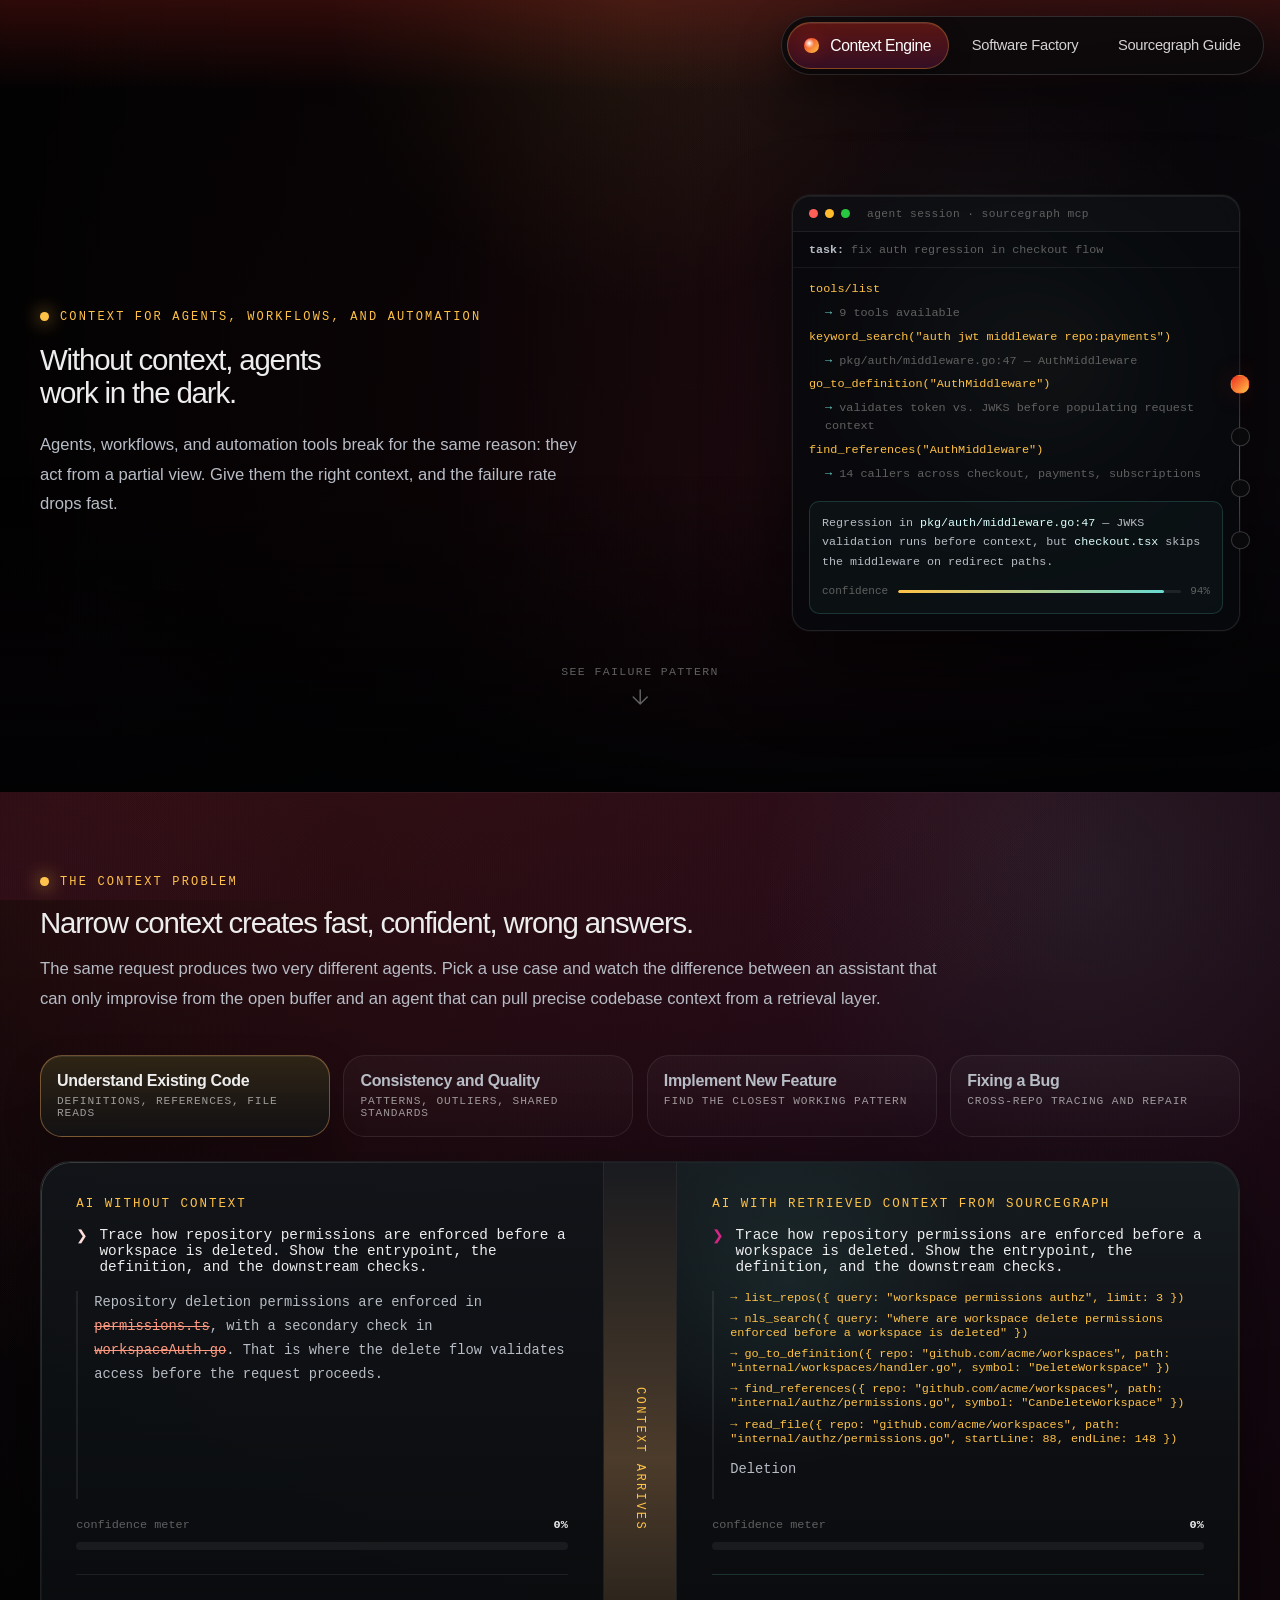
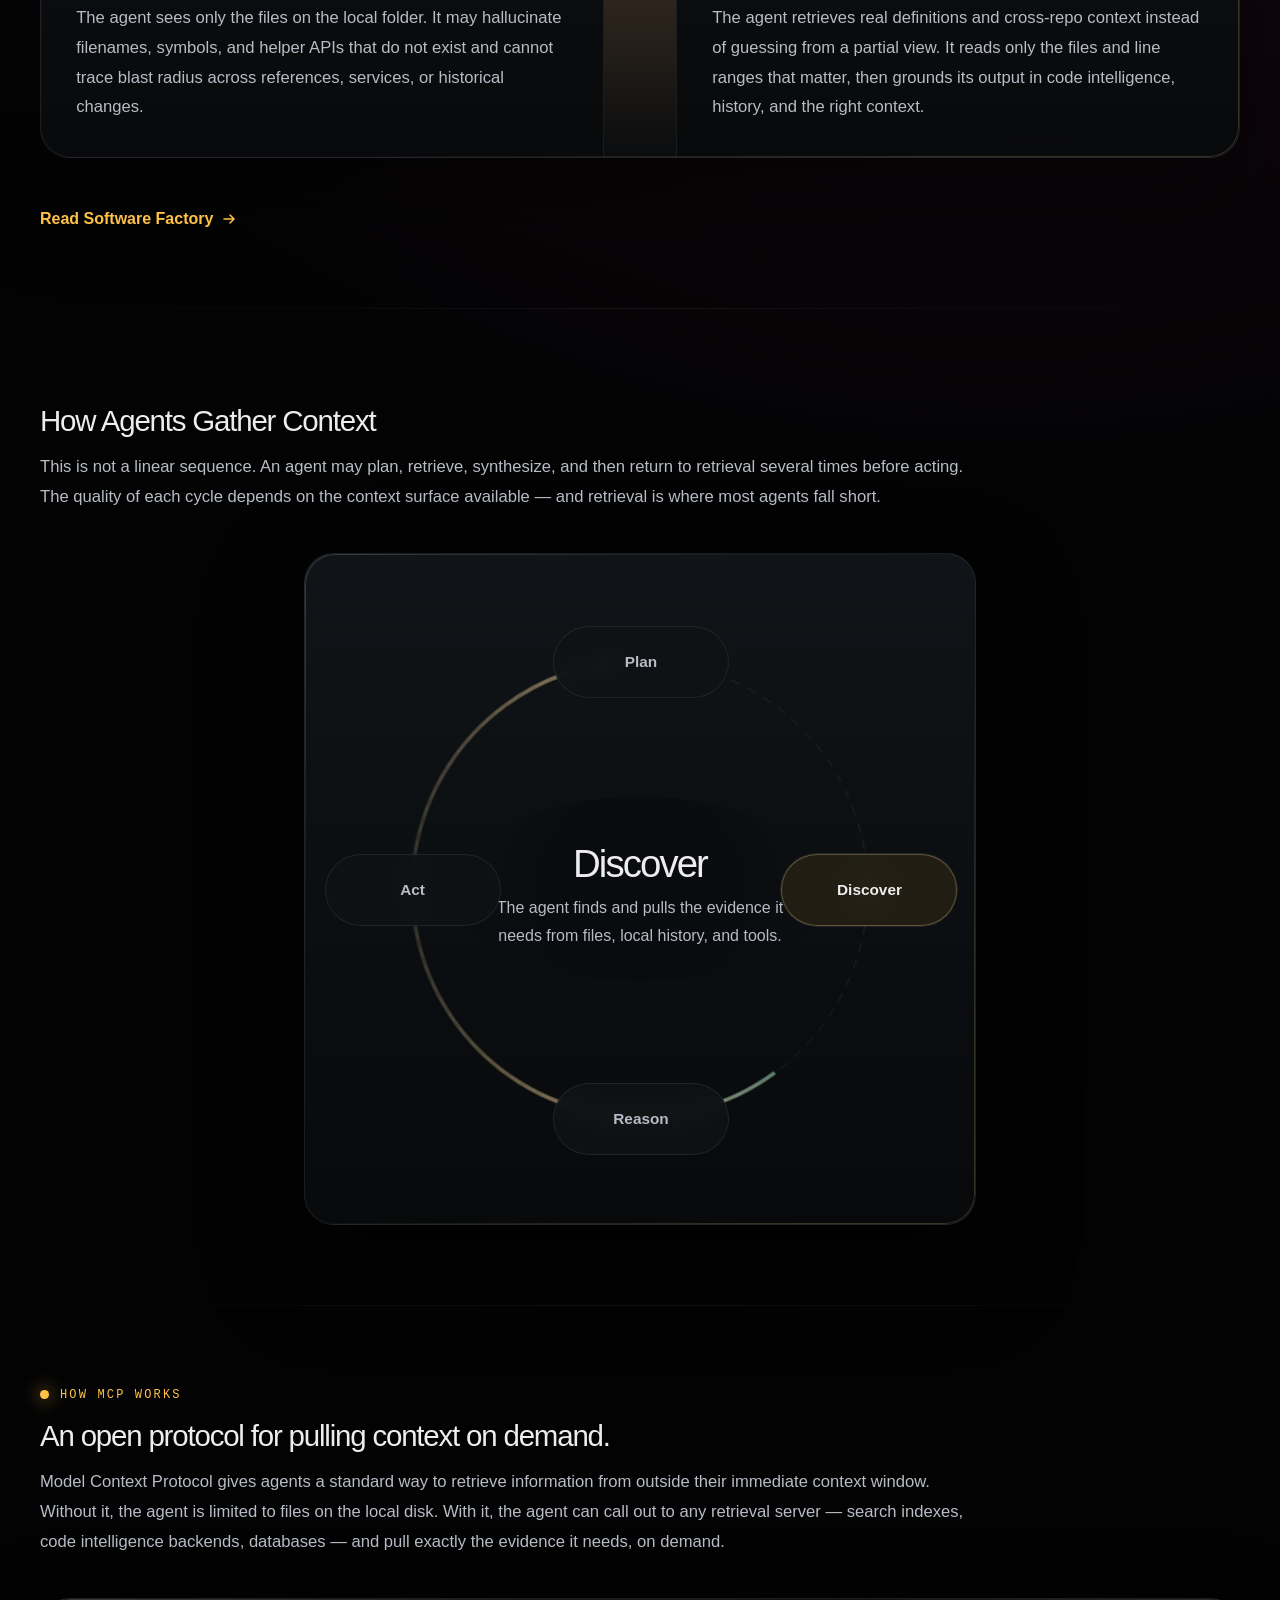
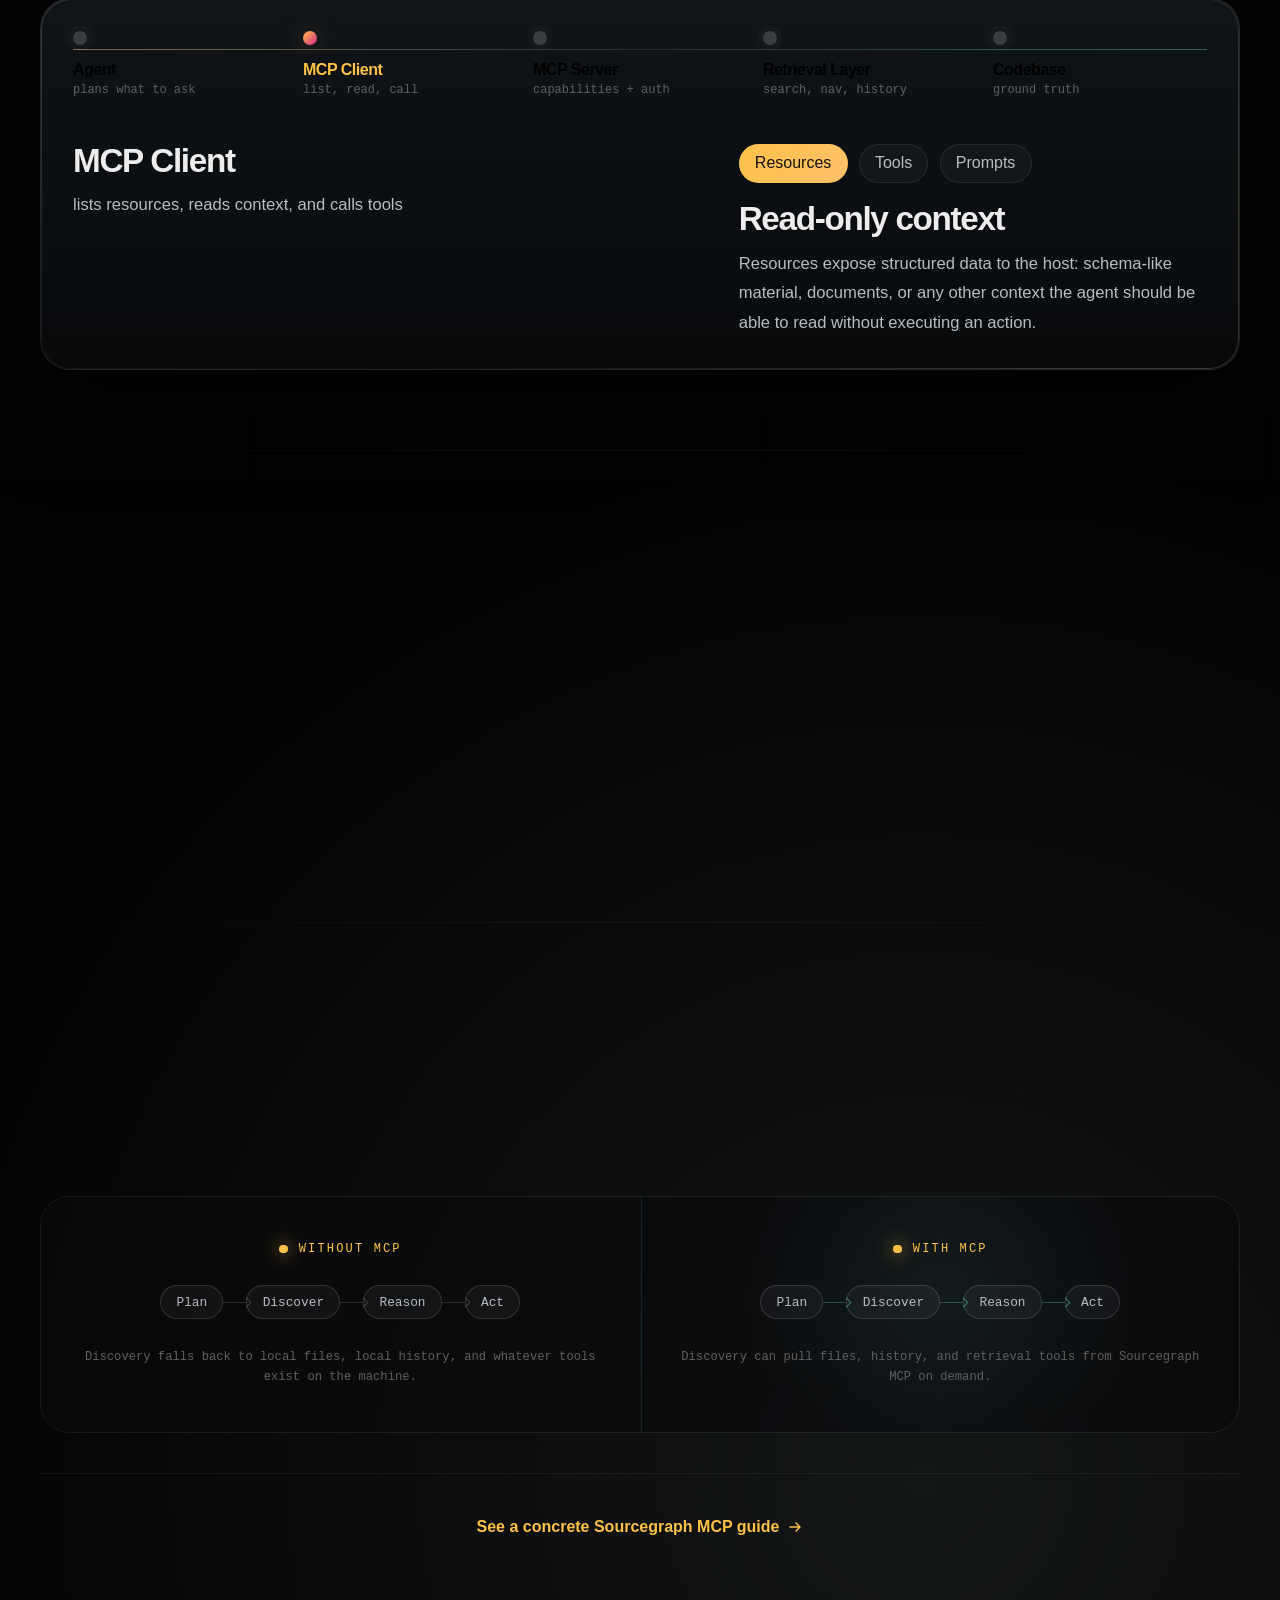
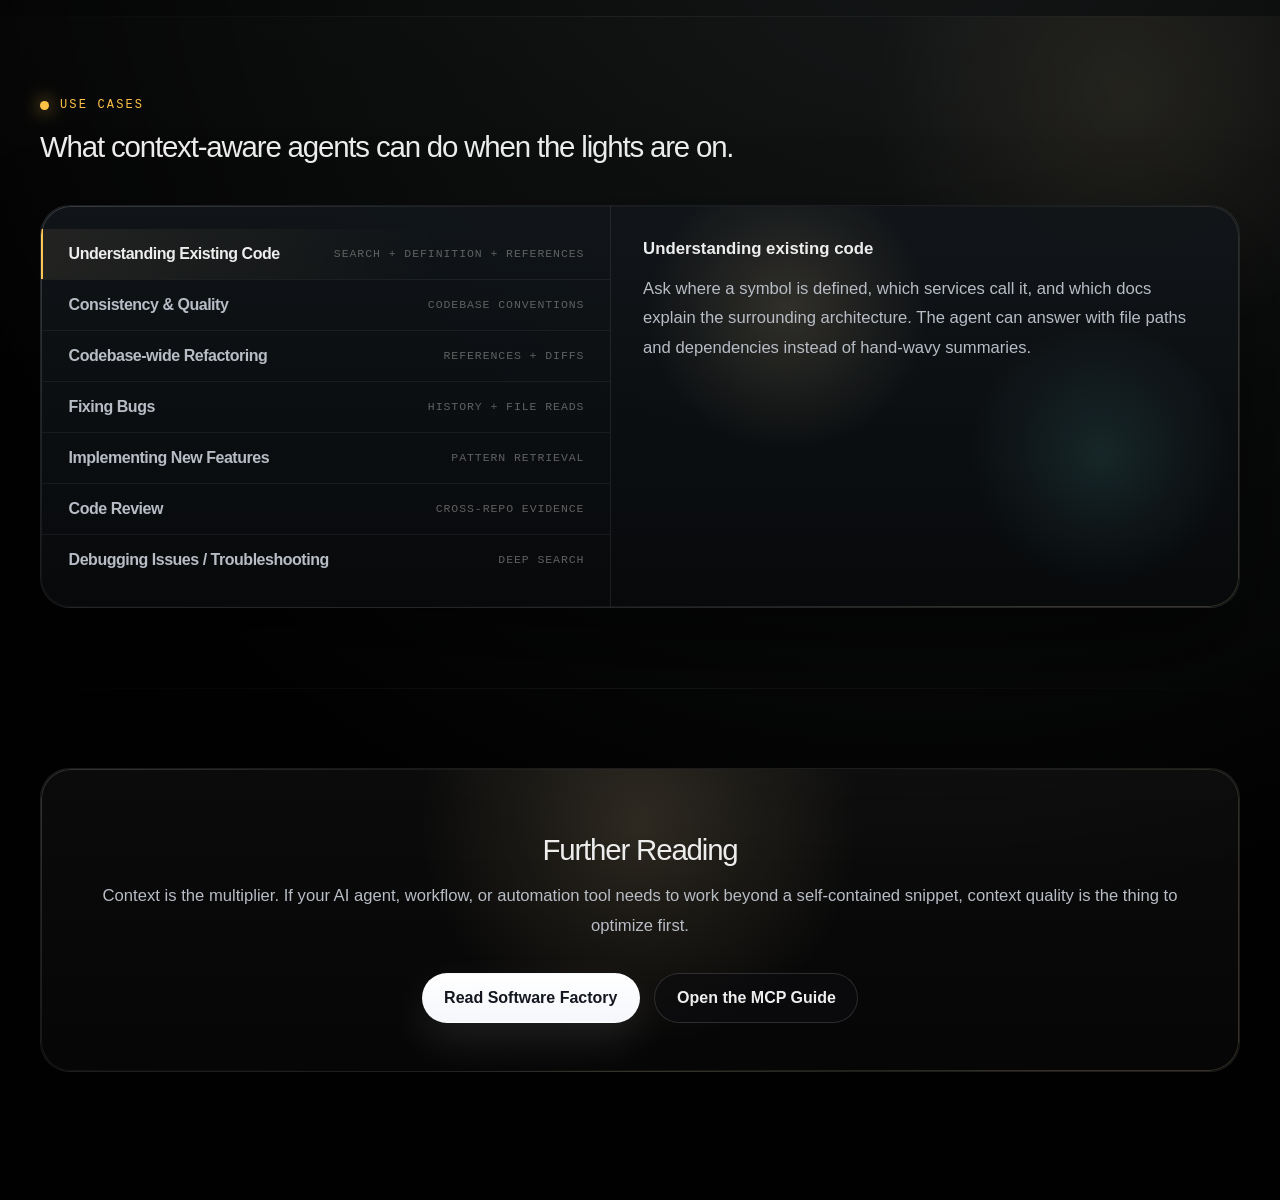
==== index.html @ c2d3d908 "Push to Github" ====
<!DOCTYPE html>
<html lang="en">
<head>
  <meta charset="UTF-8">
  <meta name="viewport" content="width=device-width, initial-scale=1.0">
  <title>Context for AI Agents | Why Retrieval Prevents Failure</title>
  <meta name="description" content="A microsite about getting the right context into agents, workflows, and automation tools so they stop failing, with Sourcegraph MCP as one concrete implementation.">
  <link rel="icon" href="data:image/svg+xml,%3Csvg xmlns='http://www.w3.org/2000/svg' viewBox='0 0 64 64'%3E%3Cdefs%3E%3ClinearGradient id='g' x1='0%25' y1='0%25' x2='100%25' y2='100%25'%3E%3Cstop offset='0%25' stop-color='%23ffe0a3'/%3E%3Cstop offset='100%25' stop-color='%2369d9d0'/%3E%3C/linearGradient%3E%3C/defs%3E%3Crect width='64' height='64' rx='18' fill='%23040506'/%3E%3Ccircle cx='32' cy='32' r='16' fill='url(%23g)'/%3E%3Ccircle cx='27' cy='26' r='5' fill='white' fill-opacity='.9'/%3E%3C/svg%3E">
  <link rel="preconnect" href="https://cdn.prod.website-files.com" crossorigin>
  <link rel="stylesheet" href="./assets/site.css">
</head>
<body>
  <div class="page-progress" aria-hidden="true"></div>

  <div class="site-utility">
    <nav class="utility-group" aria-label="Primary">
      <a class="utility-link utility-link-brand" href="#top" aria-current="page">
        <span class="brand-mark" aria-hidden="true"></span>
        <span class="brand-text">Context Engine</span>
      </a>
      <a class="utility-link" href="./context-problem.html">Software Factory</a>
      <a class="utility-link" href="./mcp-guide.html">Sourcegraph Guide</a>
    </nav>
  </div>

  <aside class="chapter-rail" aria-label="Page chapters">
    <span class="chapter-kicker">Chapters</span>
    <a class="chapter-link is-active" href="#context-problem" data-chapter-target="context-problem" aria-current="location">
      <span class="chapter-dot" aria-hidden="true"></span>
      <span class="chapter-copy">
        <span class="chapter-index">01</span>
        <span class="chapter-title">Context Problem</span>
      </span>
    </a>
    <a class="chapter-link" href="#context-loop" data-chapter-target="context-loop">
      <span class="chapter-dot" aria-hidden="true"></span>
      <span class="chapter-copy">
        <span class="chapter-index">02</span>
        <span class="chapter-title">Context Loop</span>
      </span>
    </a>
    <a class="chapter-link" href="#how-mcp-works" data-chapter-target="how-mcp-works">
      <span class="chapter-dot" aria-hidden="true"></span>
      <span class="chapter-copy">
        <span class="chapter-index">03</span>
        <span class="chapter-title">How MCP Works</span>
      </span>
    </a>
    <a class="chapter-link" href="#use-cases" data-chapter-target="use-cases">
      <span class="chapter-dot" aria-hidden="true"></span>
      <span class="chapter-copy">
        <span class="chapter-index">04</span>
        <span class="chapter-title">Use Cases</span>
      </span>
    </a>
  </aside>

  <div id="pageIntro" aria-hidden="true"></div>

  <main id="top">
    <section class="hero" aria-labelledby="heroTitle">
      <div class="hero-stage" id="heroScene" aria-hidden="true">
        <div class="scene-backdrop"></div>
        <div class="scan-halo"></div>
      </div>

      <div class="container hero-layout">
        <div class="hero-copy reveal">
          <span class="eyebrow">Context for Agents, Workflows, and Automation</span>
          <p class="hero-statement" id="heroTitle">
            <span data-typewriter="Without context, agents work in the dark."></span>
          </p>
          <p class="hero-support">
            Agents, workflows, and automation tools break for the same reason: they act from a partial view. Give them the right context, and the failure rate drops fast.
          </p>
        </div>

        <div class="hero-demo" aria-hidden="true">
          <div class="demo-chrome">
            <span class="demo-dot demo-dot-r"></span>
            <span class="demo-dot demo-dot-y"></span>
            <span class="demo-dot demo-dot-g"></span>
            <span class="demo-chrome-label">agent session · sourcegraph mcp</span>
          </div>
          <div class="demo-task">
            <strong>task:</strong> fix auth regression in checkout flow
          </div>
          <div class="demo-stream">
            <div class="demo-step is-call">tools/list</div>
            <div class="demo-step is-result">9 tools available</div>
            <div class="demo-step is-call">keyword_search("auth jwt middleware repo:payments")</div>
            <div class="demo-step is-result">pkg/auth/middleware.go:47 — AuthMiddleware</div>
            <div class="demo-step is-call">go_to_definition("AuthMiddleware")</div>
            <div class="demo-step is-result">validates token vs. JWKS before populating request context</div>
            <div class="demo-step is-call">find_references("AuthMiddleware")</div>
            <div class="demo-step is-result">14 callers across checkout, payments, subscriptions</div>
          </div>
          <div class="demo-answer-block">
            Regression in <code>pkg/auth/middleware.go:47</code> — JWKS validation runs before context, but <code>checkout.tsx</code> skips the middleware on redirect paths.
            <div class="demo-confidence">
              <span>confidence</span>
              <div class="demo-confidence-bar">
                <div class="demo-confidence-fill"></div>
              </div>
              <span>94%</span>
            </div>
          </div>
        </div>

        <div class="hero-scroll-action">
          <a class="scroll-cue" id="heroCta" href="#context-problem">
            <span class="scroll-cue-text">See failure pattern</span>
            <span class="scroll-cue-icon" aria-hidden="true">
              <svg width="22" height="22" viewBox="0 0 22 22" fill="none">
                <path d="M11 4v14M4 11l7 7 7-7" stroke="currentColor" stroke-width="1.5" stroke-linecap="round" stroke-linejoin="round"/>
              </svg>
            </span>
          </a>
        </div>
      </div>
    </section>

    <section class="section problem-section" id="context-problem">
      <div class="container">
        <div class="section-heading reveal">
          <span class="eyebrow">The Context Problem</span>
          <h2 class="section-title section-title-small statement-title">Narrow context creates fast, confident, wrong answers.</h2>
          <p class="section-copy">
            The same request produces two very different agents. Pick a use case and watch the difference between an assistant that can only improvise from the open buffer and an agent that can pull precise codebase context from a retrieval layer.
          </p>
        </div>

        <div class="question-bar reveal">
          <button class="question-pill is-active" type="button" data-question-index="0">
            <span class="question-pill-title">Understand Existing Code</span>
            <span class="question-pill-meta">definitions, references, file reads</span>
          </button>
          <button class="question-pill" type="button" data-question-index="1">
            <span class="question-pill-title">Consistency and Quality</span>
            <span class="question-pill-meta">patterns, outliers, shared standards</span>
          </button>
          <button class="question-pill" type="button" data-question-index="2">
            <span class="question-pill-title">Implement New Feature</span>
            <span class="question-pill-meta">find the closest working pattern</span>
          </button>
          <button class="question-pill" type="button" data-question-index="3">
            <span class="question-pill-title">Fixing a Bug</span>
            <span class="question-pill-meta">cross-repo tracing and repair</span>
          </button>
        </div>

        <div class="contrast-stage reveal" id="problemDemo">
          <article class="contrast-column">
            <p class="contrast-label">AI without context</p>

            <div class="console-view">
              <div class="console-query">
                <span class="prompt">❯</span>
                <span id="withoutQuery">Trace how repository permissions are enforced before a workspace is deleted. Show the entrypoint, the definition, and the downstream checks.</span>
              </div>
              <div class="console-response">
                <p id="withoutResponse"></p>
              </div>
              <div class="confidence">
                <div class="confidence-meta">
                  <span>confidence meter</span>
                  <strong id="withoutConfidence">0%</strong>
                </div>
                <div class="confidence-bar">
                  <div class="confidence-fill blind" id="withoutConfidenceFill"></div>
                </div>
              </div>
            </div>

            <p class="contrast-copy">
              The agent sees only the files on the local folder. It may hallucinate filenames, symbols, and helper APIs that do not exist and cannot trace blast radius across references, services, or historical changes.
            </p>
          </article>

          <div class="contrast-divider" aria-hidden="true">
            <span>Context arrives</span>
          </div>

          <article class="contrast-column contrast-column-lit">
            <p class="contrast-label">AI with retrieved context from Sourcegraph</p>

            <div class="console-view console-view-lit">
              <div class="console-query">
                <span class="prompt prompt-good">❯</span>
                <span id="withQuery">Trace how repository permissions are enforced before a workspace is deleted. Show the entrypoint, the definition, and the downstream checks.</span>
              </div>
              <div class="console-response">
                <div class="log-stream" id="contextLogs"></div>
                <p id="withResponse"></p>
              </div>
              <div class="confidence">
                <div class="confidence-meta">
                  <span>confidence meter</span>
                  <strong id="withConfidence">0%</strong>
                </div>
                <div class="confidence-bar">
                  <div class="confidence-fill lit" id="withConfidenceFill"></div>
                </div>
              </div>
            </div>

            <p class="contrast-copy">
              The agent retrieves real definitions and cross-repo context instead of guessing from a partial view. It reads only the files and line ranges that matter, then grounds its output in code intelligence, history, and the right context.
            </p>
          </article>
        </div>

        <div class="problem-footer reveal">
          <a class="text-link" href="./context-problem.html">
            Read Software Factory
            <svg width="16" height="16" viewBox="0 0 16 16" fill="none" aria-hidden="true">
              <path d="M3 8H13M9 4L13 8L9 12" stroke="currentColor" stroke-width="1.5" stroke-linecap="round" stroke-linejoin="round"></path>
            </svg>
          </a>
        </div>
      </div>
    </section>

    <div class="section-anchor" id="inside-outside-loop" aria-hidden="true"></div>

    <section class="section loop-section" id="context-loop">
      <div class="container">
        <div class="section-heading reveal">
          <h2 class="section-title section-title-small statement-title">How Agents Gather Context</h2>
          <p class="section-copy">
            This is not a linear sequence. An agent may plan, retrieve, synthesize, and then return to retrieval several times before acting. The quality of each cycle depends on the context surface available — and retrieval is where most agents fall short.
          </p>
        </div>

        <div class="loop-layout">
          <article class="loop-shell reveal" id="loopShell">
            <canvas class="loop-canvas" id="loopCanvas" aria-hidden="true"></canvas>

            <div class="loop-core">
              <p class="loop-stage-title" id="loopStageTitle">Plan</p>
              <p class="loop-stage-description" id="loopStageDescription">The agent interprets the task and identifies what context is missing.</p>
            </div>

            <button class="loop-point active" type="button" data-angle="-90" data-title="Plan" data-description="The agent interprets the task and identifies what context is missing before it starts editing or answering.">
              <strong>Plan</strong>
            </button>
            <button class="loop-point" type="button" data-angle="0" data-title="Discover" data-description="The agent finds and pulls the evidence it needs from files, local history, and tools.">
              <strong>Discover</strong>
            </button>
            <button class="loop-point" type="button" data-angle="90" data-title="Reason" data-description="The agent synthesizes that context, decides what to do, and checks for constraints or risks.">
              <strong>Reason</strong>
            </button>
            <button class="loop-point" type="button" data-angle="180" data-title="Act" data-description="The agent produces the output: an answer, code change, workflow step, or automation action grounded in the context it found.">
              <strong>Act</strong>
            </button>
          </article>

        </div>
      </div>
    </section>

    <section class="section protocol-section" id="how-mcp-works">
      <div class="container">
        <div class="section-heading reveal">
          <span class="eyebrow">How MCP Works</span>
          <h2 class="section-title statement-title">An open protocol for pulling context on demand.</h2>
          <p class="section-copy">
            Model Context Protocol gives agents a standard way to retrieve information from outside their immediate context window. Without it, the agent is limited to files on the local disk. With it, the agent can call out to any retrieval server — search indexes, code intelligence backends, databases — and pull exactly the evidence it needs, on demand.
          </p>
        </div>

        <div class="protocol-stage reveal" data-tab-group>
          <div class="protocol-rail" id="protocolRail" aria-label="Agent to codebase flow">
            <button class="protocol-node is-active" type="button" data-node-index="0">
              <span class="protocol-node-title">Agent</span>
              <span class="protocol-node-copy">plans what to ask</span>
            </button>
            <button class="protocol-node" type="button" data-node-index="1">
              <span class="protocol-node-title">MCP Client</span>
              <span class="protocol-node-copy">list, read, call</span>
            </button>
            <button class="protocol-node" type="button" data-node-index="2">
              <span class="protocol-node-title">MCP Server</span>
              <span class="protocol-node-copy">capabilities + auth</span>
            </button>
            <button class="protocol-node" type="button" data-node-index="3">
              <span class="protocol-node-title">Retrieval Layer</span>
              <span class="protocol-node-copy">search, nav, history</span>
            </button>
            <button class="protocol-node" type="button" data-node-index="4">
              <span class="protocol-node-title">Codebase</span>
              <span class="protocol-node-copy">ground truth</span>
            </button>
          </div>

          <div class="protocol-active">
            <h3 id="protocolTitle">Agent</h3>
            <p id="protocolText">plans what to ask</p>
          </div>

          <div class="protocol-facets">
            <div class="config-tab-row">
              <button class="config-tab is-active" type="button" data-tab-target="resources">Resources</button>
              <button class="config-tab" type="button" data-tab-target="tools">Tools</button>
              <button class="config-tab" type="button" data-tab-target="prompts">Prompts</button>
            </div>

            <div class="facet-panels">
              <div class="facet-panel is-active" data-tab-panel="resources">
                <h3>Read-only context</h3>
                <p>Resources expose structured data to the host: schema-like material, documents, or any other context the agent should be able to read without executing an action.</p>
              </div>
              <div class="facet-panel" data-tab-panel="tools">
                <h3>Executable actions</h3>
                <p>Tools are the workhorses. The agent lists them, then executes focused actions like repo discovery, code search, file reads, symbol navigation, revision comparison, contributor lookup, or Deep Search.</p>
              </div>
              <div class="facet-panel" data-tab-panel="prompts">
                <h3>Reusable templates</h3>
                <p>Prompts package guidance and examples so hosts can reuse proven workflows. They help structure the interaction without overloading every request with boilerplate.</p>
              </div>
            </div>
          </div>

        </div>
      </div>
    </section>

    <section class="section sourcegraph-mcp-section" id="sourcegraph-mcp-works">
      <div class="container">
        <div class="section-heading reveal">
          <span class="eyebrow">Sourcegraph MCP</span>
          <h2 class="section-title statement-title">How does Sourcegraph MCP work?</h2>
        </div>

        <ol class="sgmcp-steps reveal">
          <li class="sgmcp-step">
            <span class="sgmcp-num">01</span>
            <strong>Connect</strong>
            <p>Your editor connects to Sourcegraph over MCP and negotiates capabilities.</p>
          </li>
          <li class="sgmcp-step">
            <span class="sgmcp-num">02</span>
            <strong>Discover</strong>
            <p>The agent lists available tools — search, file reads, definitions, history — before starting.</p>
          </li>
          <li class="sgmcp-step">
            <span class="sgmcp-num">03</span>
            <strong>Retrieve</strong>
            <p>It calls only the tools it needs: symbol navigation, references, diffs, Deep Search.</p>
          </li>
          <li class="sgmcp-step">
            <span class="sgmcp-num">04</span>
            <strong>Focus</strong>
            <p>Only retrieved evidence enters the reasoning window. No noise, no guesswork.</p>
          </li>
        </ol>
      </div>
    </section>

    <section class="section loop-mcp-section" id="loop-with-mcp">
      <div class="container">
        <div class="section-heading reveal">
          <h2 class="section-title statement-title">The agentic loop with Sourcegraph MCP</h2>
          <p class="section-copy">
            The 4-step loop stays the same: Plan, Discover, Reason, Act. What changes with MCP is the quality of discovery. Without it, the agent falls back to local files, local history, and local grep. With it, discovery can pull grounded evidence from a retrieval server on demand.
          </p>
        </div>

        <div class="loop-compare reveal">
          <div class="loop-compare-col">
            <span class="eyebrow">Without MCP</span>
            <div class="loop-flow">
              <div class="loop-flow-node">Plan</div>
              <div class="loop-flow-connector" aria-hidden="true"></div>
              <div class="loop-flow-node">Discover</div>
              <div class="loop-flow-connector" aria-hidden="true"></div>
              <div class="loop-flow-node">Reason</div>
              <div class="loop-flow-connector" aria-hidden="true"></div>
              <div class="loop-flow-node">Act</div>
            </div>
            <p class="loop-compare-note">Discovery falls back to local files, local history, and whatever tools exist on the machine.</p>
          </div>

          <div class="loop-compare-col loop-compare-col-lit">
            <span class="eyebrow">With MCP</span>
            <div class="loop-flow">
              <div class="loop-flow-node">Plan</div>
              <div class="loop-flow-connector loop-flow-connector-lit" aria-hidden="true"></div>
              <div class="loop-flow-node">Discover</div>
              <div class="loop-flow-connector loop-flow-connector-lit" aria-hidden="true"></div>
              <div class="loop-flow-node">Reason</div>
              <div class="loop-flow-connector loop-flow-connector-lit" aria-hidden="true"></div>
              <div class="loop-flow-node">Act</div>
            </div>
            <p class="loop-compare-note">Discovery can pull files, history, and retrieval tools from Sourcegraph MCP on demand.</p>
          </div>
        </div>

        <div class="loop-mcp-cta reveal">
          <a class="text-link" href="./mcp-guide.html">
            See a concrete Sourcegraph MCP guide
            <svg width="16" height="16" viewBox="0 0 16 16" fill="none" aria-hidden="true">
              <path d="M3 8H13M9 4L13 8L9 12" stroke="currentColor" stroke-width="1.5" stroke-linecap="round" stroke-linejoin="round"></path>
            </svg>
          </a>
        </div>
      </div>
    </section>

    <section class="section use-cases-section" id="use-cases">
      <div class="container">
        <div class="section-heading reveal">
          <span class="eyebrow">Use Cases</span>
          <h2 class="section-title statement-title">What context-aware agents can do when the lights are on.</h2>
        </div>


        <div class="use-case-stage reveal">
          <div class="use-case-list">
            <button class="use-case-trigger is-active" type="button" data-spotlight-key="existing">
              <span class="use-case-name">Understanding Existing Code</span>
              <span class="use-case-note">search + definition + references</span>
            </button>
            <button class="use-case-trigger" type="button" data-spotlight-key="quality">
              <span class="use-case-name">Consistency &amp; Quality</span>
              <span class="use-case-note">codebase conventions</span>
            </button>
            <button class="use-case-trigger" type="button" data-spotlight-key="refactor">
              <span class="use-case-name">Codebase-wide Refactoring</span>
              <span class="use-case-note">references + diffs</span>
            </button>
            <button class="use-case-trigger" type="button" data-spotlight-key="bug">
              <span class="use-case-name">Fixing Bugs</span>
              <span class="use-case-note">history + file reads</span>
            </button>
            <button class="use-case-trigger" type="button" data-spotlight-key="feature">
              <span class="use-case-name">Implementing New Features</span>
              <span class="use-case-note">pattern retrieval</span>
            </button>
            <button class="use-case-trigger" type="button" data-spotlight-key="review">
              <span class="use-case-name">Code Review</span>
              <span class="use-case-note">cross-repo evidence</span>
            </button>
            <button class="use-case-trigger" type="button" data-spotlight-key="debug">
              <span class="use-case-name">Debugging Issues / Troubleshooting</span>
              <span class="use-case-note">deep search</span>
            </button>
          </div>

          <article class="use-case-spotlight">
            <strong data-spotlight-title>Understanding existing code</strong>
            <p data-spotlight-text>
              Ask where a symbol is defined, which services call it, and which docs explain the surrounding architecture. The agent can answer with file paths and dependencies instead of hand-wavy summaries.
            </p>
          </article>
        </div>
      </div>
    </section>

    <section class="section footer-cta">
      <div class="container">
        <div class="cta-inner reveal">
          <h2 class="section-title statement-title">Further Reading</h2>
          <p class="section-copy">
            Context is the multiplier. If your AI agent, workflow, or automation tool needs to work beyond a self-contained snippet, context quality is the thing to optimize first.
          </p>
          <div class="actions actions-center">
            <a class="btn" href="./context-problem.html">Read Software Factory</a>
            <a class="ghost-btn" href="./mcp-guide.html">Open the MCP Guide</a>
          </div>
        </div>
      </div>
    </section>
  </main>

  <script src="./assets/site.js"></script>
</body>
</html>
---- assets/site.css ----
@font-face {
  font-family: "Poly Sans";
  src: url("https://cdn.prod.website-files.com/673f71b4ebbb99190437de75/67a65a1bf1b61ae0a9bf86fb_PolySans-Slim-300.woff2") format("woff2");
  font-weight: 300;
  font-style: normal;
  font-display: swap;
}

@font-face {
  font-family: "Poly Sans";
  src: url("https://cdn.prod.website-files.com/673f71b4ebbb99190437de75/6797d415f3c544b1b38896d6_PolySans-Neutral.woff2") format("woff2");
  font-weight: 400;
  font-style: normal;
  font-display: swap;
}

@font-face {
  font-family: "Poly Sans";
  src: url("https://cdn.prod.website-files.com/673f71b4ebbb99190437de75/6797d3e6f3c544b1b3886ff6_PolySans-Median.woff2") format("woff2");
  font-weight: 500;
  font-style: normal;
  font-display: swap;
}

@font-face {
  font-family: "Poly Sans";
  src: url("https://cdn.prod.website-files.com/673f71b4ebbb99190437de75/67a65a1b9a6c93b3f0e47b62_PolySans-Bulky-700.woff2") format("woff2");
  font-weight: 700;
  font-style: normal;
  font-display: swap;
}

@font-face {
  font-family: "Poly Sans Mono";
  src: url("https://cdn.prod.website-files.com/673f71b4ebbb99190437de75/67a65a9d3aca84231d57380a_PolySans-SlimMono-300.woff2") format("woff2");
  font-weight: 300;
  font-style: normal;
  font-display: swap;
}

@font-face {
  font-family: "Poly Sans Mono";
  src: url("https://cdn.prod.website-files.com/673f71b4ebbb99190437de75/67a65a9e8bd8b0fe39496334_PolySans-NeutralMono-400.woff2") format("woff2");
  font-weight: 400;
  font-style: normal;
  font-display: swap;
}

:root {
  --bg: #050506;
  --bg-deep: #020202;
  --surface: rgba(12, 12, 14, 0.74);
  --surface-strong: rgba(9, 9, 11, 0.9);
  --surface-soft: rgba(255, 255, 255, 0.035);
  --line: rgba(255, 255, 255, 0.08);
  --line-strong: #343434;
  --text: #ededed;
  --text-dim: #b7bcc5;
  --text-soft: #606060;
  --amber: #ed2e20;
  --gold: #ffc247;
  --teal: #d62687;
  --ice: #dcfefe;
  --blind: #ffdfdc;
  --shadow: 0 40px 90px rgba(0, 0, 0, 0.5);
  --radius: 30px;
  --radius-sm: 18px;
  --container: min(1200px, calc(100vw - 2.6rem));
  --display: "Poly Sans", Arial, sans-serif;
  --body: "Poly Sans", Arial, sans-serif;
  --mono: "Poly Sans Mono", "Roboto Mono", ui-monospace, monospace;
  --utility-offset: 88px;
}

*,
*::before,
*::after {
  box-sizing: border-box;
}

html {
  scroll-behavior: smooth;
}

body {
  margin: 0;
  font-family: var(--body);
  color: var(--text);
  background:
    radial-gradient(circle at 16% 6%, rgba(237, 46, 32, 0.2), transparent 18%),
    radial-gradient(circle at 78% 14%, rgba(214, 38, 135, 0.14), transparent 24%),
    radial-gradient(circle at 72% 78%, rgba(220, 254, 254, 0.08), transparent 22%),
    linear-gradient(180deg, #070707 0%, #030304 34%, #020202 100%);
  min-height: 100vh;
  overflow-x: hidden;
}

body::before {
  content: "";
  position: fixed;
  inset: 0;
  pointer-events: none;
  background-image:
    linear-gradient(rgba(255, 255, 255, 0.03) 1px, transparent 1px),
    linear-gradient(90deg, rgba(255, 255, 255, 0.03) 1px, transparent 1px);
  background-size: 96px 96px;
  mask-image: radial-gradient(circle at center, black 36%, transparent 82%);
  opacity: 0.28;
}

body::after {
  content: "";
  position: fixed;
  inset: 0;
  pointer-events: none;
  background:
    linear-gradient(180deg, rgba(237, 46, 32, 0.18) 0%, transparent 10%),
    radial-gradient(circle at 50% 0%, rgba(255, 194, 71, 0.08), transparent 28%),
    radial-gradient(circle at 0% 100%, rgba(214, 38, 135, 0.08), transparent 22%);
  mix-blend-mode: screen;
}

a {
  color: inherit;
  text-decoration: none;
}

button,
input,
select,
textarea {
  font: inherit;
}

img,
svg,
canvas {
  display: block;
  max-width: 100%;
}

code,
pre {
  font-family: var(--mono);
}

::selection {
  background: rgba(255, 182, 105, 0.25);
  color: white;
}

::-webkit-scrollbar {
  width: 10px;
}

::-webkit-scrollbar-track {
  background: #020304;
}

::-webkit-scrollbar-thumb {
  background: linear-gradient(180deg, rgba(255, 182, 105, 0.9), rgba(105, 217, 208, 0.7));
  border-radius: 999px;
  border: 2px solid #020304;
}

.page-progress {
  position: fixed;
  top: 0;
  left: 0;
  width: 0;
  height: 3px;
  z-index: 200;
  background: linear-gradient(90deg, var(--amber), var(--gold), var(--ice));
  box-shadow: 0 0 30px rgba(255, 182, 105, 0.45);
}

.container {
  width: var(--container);
  margin: 0 auto;
}

.section-anchor {
  position: relative;
  top: calc(var(--utility-offset) * -1);
  display: block;
  height: 0;
}

section[id] {
  scroll-margin-top: var(--utility-offset);
}

.section {
  position: relative;
  padding: 5rem 0;
}

.section::before {
  content: "";
  position: absolute;
  inset: 0 0 auto;
  height: 1px;
  background: linear-gradient(90deg, transparent, rgba(255, 255, 255, 0.12), transparent);
  opacity: 0.45;
}

.section-compact {
  padding: 4.5rem 0;
}

.eyebrow {
  display: inline-flex;
  align-items: center;
  gap: 0.7rem;
  color: var(--gold);
  font-family: var(--mono);
  font-size: 0.75rem;
  letter-spacing: 0.18em;
  text-transform: uppercase;
}

.eyebrow::before {
  content: "";
  width: 0.55rem;
  height: 0.55rem;
  border-radius: 50%;
  background: currentColor;
  box-shadow: 0 0 18px currentColor;
}

.section-heading {
  max-width: 58rem;
  margin-bottom: 2.6rem;
}

.section-heading.centered {
  margin-left: auto;
  margin-right: auto;
  text-align: center;
}

.section-heading-inline {
  margin-bottom: 1.8rem;
}

.section-title {
  margin: 1rem 0 0.9rem;
  font-family: var(--display);
  font-size: clamp(2.2rem, 5vw, 4.5rem);
  line-height: 0.98;
  letter-spacing: -0.05em;
}

.section-title-small {
  font-size: clamp(1.8rem, 3.4vw, 2.75rem);
}

.statement-title {
  font-family: var(--display);
  font-size: clamp(1.35rem, 2.3vw, 2rem);
  font-weight: 500;
  line-height: 1.15;
  letter-spacing: -0.04em;
}

.section-copy,
.hero-support,
.contrast-copy,
.protocol-active p,
.facet-panel p,
.loop-note p,
.workbench-panel p,
.use-case-spotlight p,
.cta-inner p {
  margin: 0;
  color: var(--text-dim);
  line-height: 1.78;
  font-size: 1.04rem;
}

.section-copy + .section-copy {
  margin-top: 1rem;
}

.actions {
  display: flex;
  flex-wrap: wrap;
  gap: 0.9rem;
  margin-top: 2rem;
}

.actions-center {
  justify-content: center;
}

.btn,
.ghost-btn,
.nav-cta,
.question-pill,
.config-tab,
.copy-button,
.use-case-trigger,
.protocol-node,
.text-link {
  transition:
    transform 180ms ease,
    border-color 180ms ease,
    background-color 180ms ease,
    color 180ms ease,
    box-shadow 180ms ease,
    opacity 180ms ease;
}

.btn,
.ghost-btn,
.nav-cta {
  display: inline-flex;
  align-items: center;
  justify-content: center;
  gap: 0.7rem;
  padding: 0.95rem 1.35rem;
  border-radius: 999px;
  border: 1px solid transparent;
  font-weight: 700;
}

.btn {
  color: #14171f;
  background: linear-gradient(180deg, #ffffff 0%, #f5f7fb 100%);
  box-shadow: 0 18px 44px rgba(255, 255, 255, 0.1);
}

.ghost-btn,
.nav-cta {
  color: var(--text);
  border-color: rgba(255, 255, 255, 0.14);
  background: rgba(14, 14, 16, 0.64);
  backdrop-filter: blur(14px);
}

.btn:hover,
.ghost-btn:hover,
.nav-cta:hover,
.question-pill:hover,
.config-tab:hover,
.copy-button:hover,
.use-case-trigger:hover,
.protocol-node:hover,
.text-link:hover {
  transform: translateY(-2px);
}

.ghost-btn:hover,
.nav-cta:hover {
  border-color: rgba(255, 255, 255, 0.24);
  background: rgba(18, 18, 21, 0.82);
}

.text-link {
  display: inline-flex;
  align-items: center;
  gap: 0.5rem;
  margin-top: 1.25rem;
  color: var(--gold);
  font-weight: 700;
}

.text-link svg {
  transition: transform 180ms ease;
}

.text-link:hover svg {
  transform: translateX(4px);
}

.site-shell {
  position: relative;
  min-height: 100vh;
}

.site-nav {
  position: sticky;
  top: 0;
  z-index: 140;
  border-bottom: 1px solid rgba(255, 255, 255, 0.08);
  background:
    linear-gradient(180deg, rgba(8, 8, 10, 0.92), rgba(6, 6, 8, 0.82)),
    radial-gradient(circle at 18% 0%, rgba(237, 46, 32, 0.16), transparent 30%);
  backdrop-filter: blur(20px);
}

.site-nav-inner {
  width: var(--container);
  min-height: 5.3rem;
  margin: 0 auto;
  display: flex;
  align-items: center;
  justify-content: space-between;
  gap: 1rem;
}

.brand {
  display: inline-flex;
  align-items: center;
  gap: 0.8rem;
  padding: 0.8rem 1rem;
  border-radius: 999px;
  border: 1px solid rgba(255, 255, 255, 0.1);
  background: rgba(12, 12, 14, 0.62);
  font-family: var(--display);
  font-size: 0.98rem;
  font-weight: 600;
  letter-spacing: -0.03em;
}

.nav-links,
.nav-actions {
  display: flex;
  align-items: center;
  gap: 0.75rem;
}

.nav-links a {
  display: inline-flex;
  align-items: center;
  min-height: 2.8rem;
  padding: 0.7rem 0.95rem;
  border-radius: 999px;
  color: var(--text-dim);
  font-size: 0.94rem;
  transition:
    transform 180ms ease,
    color 180ms ease,
    background-color 180ms ease;
}

.nav-links a:hover,
.nav-links a[aria-current="page"] {
  color: var(--text);
  background: rgba(255, 255, 255, 0.06);
}

.page-hero {
  position: relative;
  padding: 5.5rem 0 3.8rem;
  background:
    radial-gradient(circle at 10% 8%, rgba(237, 46, 32, 0.14), transparent 22%),
    radial-gradient(circle at 88% 14%, rgba(255, 194, 71, 0.08), transparent 24%);
}

.page-hero::before {
  content: "";
  position: absolute;
  inset: 0;
  pointer-events: none;
  background: linear-gradient(180deg, rgba(255, 255, 255, 0.02), rgba(255, 255, 255, 0));
}

.page-hero-grid,
.guide-grid,
.stack-grid {
  display: grid;
  grid-template-columns: minmax(0, 1.1fr) minmax(18rem, 0.9fr);
  gap: 1.6rem;
  align-items: start;
}

.panel,
.guide-panel,
.story-panel,
.stack-card,
.loop-list-item,
.question-card,
.reference-card,
.table-panel,
.terminal-shell {
  position: relative;
  overflow: hidden;
  border: 1px solid rgba(255, 255, 255, 0.08);
  border-radius: var(--radius);
  background:
    linear-gradient(180deg, rgba(18, 22, 26, 0.88), rgba(8, 10, 12, 0.92)),
    rgba(255, 255, 255, 0.02);
  box-shadow: var(--shadow);
}

.panel::before,
.guide-panel::before,
.story-panel::before,
.stack-card::before,
.loop-list-item::before,
.question-card::before,
.reference-card::before,
.table-panel::before,
.terminal-shell::before {
  content: "";
  position: absolute;
  inset: 0;
  border-radius: inherit;
  padding: 1px;
  background: linear-gradient(140deg, rgba(255, 255, 255, 0.16), rgba(255, 255, 255, 0.04) 28%, transparent 52%, rgba(255, 224, 163, 0.16) 92%);
  -webkit-mask:
    linear-gradient(#fff 0 0) content-box,
    linear-gradient(#fff 0 0);
  -webkit-mask-composite: xor;
  mask-composite: exclude;
  pointer-events: none;
}

.panel,
.guide-panel,
.story-panel,
.stack-card,
.loop-list-item,
.question-card,
.reference-card,
.terminal-shell {
  padding: 1.7rem;
}

.page-side-panel {
  position: sticky;
  top: 6.5rem;
  align-self: start;
}

.page-side-panel,
.cta-panel {
  background:
    radial-gradient(circle at 18% 18%, rgba(255, 224, 163, 0.1), transparent 22%),
    linear-gradient(180deg, rgba(18, 22, 26, 0.9), rgba(8, 10, 12, 0.94));
}

.section-header {
  max-width: 60rem;
  margin-bottom: 2.5rem;
}

.section-header.centered {
  margin-left: auto;
  margin-right: auto;
  text-align: center;
}

.lede {
  margin: 0;
  max-width: 62ch;
  color: var(--text-dim);
  line-height: 1.78;
  font-size: 1.04rem;
}

.section-title.tight {
  max-width: 12ch;
}

.mini-list {
  margin: 1rem 0 0;
  padding: 0;
  list-style: none;
  display: grid;
  gap: 0.9rem;
}

.mini-list li {
  position: relative;
  padding-left: 1rem;
  color: var(--text-dim);
  line-height: 1.65;
}

.mini-list li::before {
  content: "";
  position: absolute;
  top: 0.7rem;
  left: 0;
  width: 0.38rem;
  height: 0.38rem;
  border-radius: 50%;
  background: var(--gold);
  box-shadow: 0 0 16px rgba(255, 194, 71, 0.32);
}

.score-list {
  margin-top: 1.35rem;
  display: grid;
  gap: 0.8rem;
}

.score-row {
  display: grid;
  grid-template-columns: minmax(0, 1fr) minmax(0, 1.2fr) auto;
  gap: 0.8rem;
  align-items: center;
  color: var(--text-dim);
  font-size: 0.94rem;
}

.score-bar {
  height: 0.55rem;
  border-radius: 999px;
  overflow: hidden;
  background: rgba(255, 255, 255, 0.08);
}

.score-bar b {
  display: block;
  height: 100%;
  border-radius: inherit;
  background: linear-gradient(90deg, var(--gold), var(--amber));
}

.guide-panel {
  display: flex;
  flex-direction: column;
  gap: 1rem;
}

.guide-steps {
  display: grid;
  gap: 1rem;
}

.guide-step {
  display: grid;
  grid-template-columns: auto 1fr;
  gap: 0.95rem;
  align-items: start;
}

.stack-number {
  display: inline-grid;
  place-items: center;
  width: 2.1rem;
  height: 2.1rem;
  border-radius: 50%;
  border: 1px solid rgba(255, 255, 255, 0.12);
  background: rgba(255, 255, 255, 0.05);
  color: var(--gold);
  font-family: var(--mono);
  font-size: 0.82rem;
}

.guide-step p,
.story-panel p,
.stack-card p,
.loop-list-item p,
.question-card p,
.reference-card p {
  margin: 0.45rem 0 0;
  color: var(--text-dim);
  line-height: 1.7;
}

.story-grid,
.reference-grid,
.question-grid {
  display: grid;
  grid-template-columns: repeat(3, minmax(0, 1fr));
  gap: 1.2rem;
}

.story-panel h3,
.stack-card h3,
.question-card h3,
.reference-card h3,
.loop-list-item strong {
  margin: 0;
  font-family: var(--display);
  font-size: clamp(1.2rem, 2vw, 1.6rem);
  line-height: 1.05;
  letter-spacing: -0.04em;
}

.stack-grid {
  grid-template-columns: minmax(0, 0.94fr) minmax(0, 1.06fr);
}

.context-stack,
.stack-list {
  display: grid;
  gap: 1rem;
  align-self: start;
}

.stack-card {
  position: relative;
  padding-left: 4.2rem;
}

.stack-card .stack-number {
  position: absolute;
  top: 1.35rem;
  left: 1.35rem;
}

.layer-1 {
  transform: translateX(0);
}

.layer-2 {
  transform: translateX(1rem);
}

.layer-3 {
  transform: translateX(2rem);
}

.loop-list-item {
  background:
    linear-gradient(180deg, rgba(13, 15, 18, 0.92), rgba(9, 10, 12, 0.96)),
    rgba(255, 255, 255, 0.02);
}

.question-grid {
  grid-template-columns: repeat(2, minmax(0, 1fr));
}

.question-card .answer {
  margin-top: 1rem;
  padding-top: 1rem;
  border-top: 1px solid rgba(255, 255, 255, 0.08);
}

.reference-card a {
  color: var(--gold);
  font-weight: 700;
}

.context-hero {
  padding-top: 6.4rem;
  overflow: hidden;
}

.context-hero-layout {
  display: grid;
  grid-template-columns: minmax(0, 1fr) minmax(20rem, 34rem);
  gap: 2rem;
  align-items: center;
}

.context-hero-copy {
  min-width: 0;
  max-width: 42rem;
}

.context-hero-plane {
  position: relative;
  min-height: 32rem;
}

.context-hero-glow {
  position: absolute;
  inset: 14% -10% -6% 12%;
  border-radius: 50%;
  background:
    radial-gradient(circle, rgba(255, 194, 71, 0.18) 0%, rgba(237, 46, 32, 0.16) 26%, rgba(214, 38, 135, 0.1) 48%, transparent 74%);
  filter: blur(18px);
  opacity: 0.95;
  animation: haloPulse 6s ease-in-out infinite;
}

.context-hero-terminal {
  position: relative;
  min-height: 100%;
  display: flex;
  flex-direction: column;
  border: 1px solid rgba(255, 255, 255, 0.08);
  border-radius: calc(var(--radius) + 4px);
  background:
    radial-gradient(circle at top left, rgba(255, 224, 163, 0.08), transparent 22%),
    linear-gradient(180deg, rgba(15, 18, 21, 0.94), rgba(7, 8, 10, 0.98));
  box-shadow: 0 34px 90px rgba(0, 0, 0, 0.48);
  overflow: hidden;
}

.factory-scene {
  display: grid;
  gap: 1rem;
  padding: 1rem 1rem 1.18rem;
}

.factory-scene-copy {
  display: flex;
  align-items: center;
  justify-content: space-between;
  gap: 1rem;
  padding: 0 0.15rem;
}

.factory-floor {
  position: relative;
  display: grid;
  grid-template-columns: repeat(4, minmax(0, 1fr));
  gap: 0.8rem;
  align-items: end;
  min-height: 22rem;
  padding: 1.55rem 1rem 5.85rem;
  border: 1px solid rgba(255, 255, 255, 0.08);
  border-radius: calc(var(--radius-sm) + 8px);
  background:
    linear-gradient(180deg, rgba(255, 255, 255, 0.04), rgba(255, 255, 255, 0.015)),
    radial-gradient(circle at 22% 14%, rgba(255, 194, 71, 0.08), transparent 24%),
    radial-gradient(circle at 70% 18%, rgba(237, 46, 32, 0.12), transparent 28%);
  box-shadow: inset 0 1px 0 rgba(255, 255, 255, 0.05);
  overflow: hidden;
}

.factory-floor::before {
  content: "";
  position: absolute;
  inset: 0;
  background-image:
    linear-gradient(rgba(255, 255, 255, 0.028) 1px, transparent 1px),
    linear-gradient(90deg, rgba(255, 255, 255, 0.028) 1px, transparent 1px);
  background-size: 84px 84px;
  opacity: 0.34;
  mask-image: linear-gradient(180deg, rgba(0, 0, 0, 0.9), transparent 100%);
}

.factory-floor > * {
  position: relative;
  z-index: 1;
}

.factory-scene-copy p,
.factory-station p,
.editorial-point p,
.evaluation-step p,
.failure-item p,
.source-entry p,
.evidence-node p,
.factory-failure-item p {
  margin: 0;
  color: var(--text-dim);
  line-height: 1.68;
}

.factory-scene-copy p {
  max-width: 17rem;
  font-size: 0.9rem;
  text-align: right;
}

.factory-scene-kicker,
.station-step,
.source-kind,
.evaluation-index,
.factory-failure-index {
  color: var(--gold);
  font-family: var(--mono);
  font-size: 0.72rem;
  letter-spacing: 0.14em;
  text-transform: uppercase;
}

.factory-belt,
.factory-failure-rail {
  position: absolute;
  border-radius: 999px;
  overflow: hidden;
}

.factory-belt {
  left: 7%;
  right: 7%;
  top: 66%;
  height: 1rem;
  border: 1px solid rgba(255, 255, 255, 0.08);
  background: linear-gradient(90deg, rgba(255, 255, 255, 0.06), rgba(255, 255, 255, 0.12), rgba(255, 255, 255, 0.05));
  box-shadow:
    inset 0 0 0 1px rgba(255, 255, 255, 0.04),
    0 18px 30px rgba(0, 0, 0, 0.28);
}

.factory-belt::before,
.factory-failure-rail::before {
  content: "";
  position: absolute;
  inset: 0;
  background: repeating-linear-gradient(90deg, rgba(255, 255, 255, 0.12) 0 12px, transparent 12px 28px);
  opacity: 0.34;
  animation: beltRun 1.45s linear infinite;
}

.factory-belt::after {
  content: "";
  position: absolute;
  left: 38%;
  top: -0.55rem;
  width: 18%;
  height: 2.1rem;
  border-radius: 999px;
  background: radial-gradient(circle, rgba(237, 46, 32, 0.42), rgba(237, 46, 32, 0) 72%);
  filter: blur(10px);
  animation: bottleneckGlow 2.2s ease-in-out infinite;
}

.factory-failure-rail {
  left: 41%;
  right: 8%;
  bottom: 2rem;
  height: 0.95rem;
  border: 1px solid rgba(237, 46, 32, 0.28);
  background: linear-gradient(90deg, rgba(237, 46, 32, 0.34), rgba(255, 194, 71, 0.2), rgba(255, 255, 255, 0.04));
  box-shadow: 0 0 34px rgba(237, 46, 32, 0.12);
}

.factory-station {
  position: relative;
  display: grid;
  gap: 0.42rem;
  align-content: start;
  min-height: 7.8rem;
  padding: 1rem 0.85rem 0.95rem;
  border: 1px solid rgba(255, 255, 255, 0.09);
  border-radius: 1.35rem 1.35rem 1rem 1rem;
  background: linear-gradient(180deg, rgba(255, 255, 255, 0.08), rgba(255, 255, 255, 0.015) 26%, rgba(11, 12, 14, 0.88) 100%);
  box-shadow:
    0 18px 28px rgba(0, 0, 0, 0.24),
    inset 0 1px 0 rgba(255, 255, 255, 0.05);
}

.factory-station::before {
  content: "";
  position: absolute;
  top: -1.02rem;
  left: 50%;
  width: 1rem;
  height: 1rem;
  transform: translateX(-50%);
  border: 3px solid rgba(255, 255, 255, 0.12);
  border-bottom: 0;
  border-radius: 0.7rem 0.7rem 0 0;
}

.factory-station strong {
  font-size: 0.98rem;
  line-height: 1.16;
  letter-spacing: -0.01em;
}

.factory-station p {
  max-width: 10rem;
  font-size: 0.82rem;
}

.factory-station-intake {
  min-height: 8.25rem;
}

.factory-station-intake::after {
  content: "";
  position: absolute;
  left: 0.85rem;
  right: 0.85rem;
  bottom: 0.95rem;
  height: 0.55rem;
  border-radius: 999px;
  background: linear-gradient(90deg, rgba(255, 194, 71, 0.12), rgba(255, 194, 71, 0.44), rgba(255, 194, 71, 0.08));
}

.factory-station-context {
  min-height: 11.2rem;
  background: linear-gradient(180deg, rgba(237, 46, 32, 0.2), rgba(64, 18, 16, 0.68) 30%, rgba(11, 12, 14, 0.94) 100%);
  border-color: rgba(255, 194, 71, 0.28);
  box-shadow:
    0 24px 42px rgba(0, 0, 0, 0.34),
    inset 0 0 0 1px rgba(255, 194, 71, 0.08),
    0 0 0 1px rgba(255, 194, 71, 0.04);
  animation: contextStutter 4.6s ease-in-out infinite;
}

.factory-station-context::after {
  content: "missing";
  position: absolute;
  top: 0.8rem;
  right: 0.8rem;
  padding: 0.18rem 0.4rem;
  border-radius: 999px;
  background: rgba(255, 194, 71, 0.12);
  color: var(--gold);
  font-family: var(--mono);
  font-size: 0.58rem;
  letter-spacing: 0.14em;
  text-transform: uppercase;
}

.factory-station-context strong {
  padding-right: 3.5rem;
  color: #fff3dc;
}

.factory-station-context p {
  color: rgba(255, 236, 225, 0.78);
}

.factory-alarm {
  position: absolute;
  top: 0.95rem;
  left: 0.85rem;
  width: 0.72rem;
  height: 0.72rem;
  border-radius: 50%;
  background: var(--amber);
  box-shadow: 0 0 0 0 rgba(237, 46, 32, 0.55);
  animation: alarmPulse 1.1s ease-out infinite;
}

.factory-smoke {
  position: absolute;
  inset: -2rem 0 auto;
  height: 5rem;
  pointer-events: none;
}

.factory-smoke-plume {
  position: absolute;
  bottom: 0;
  left: 48%;
  width: 2.2rem;
  height: 2.2rem;
  border-radius: 50%;
  background: radial-gradient(circle, rgba(255, 194, 71, 0.18), rgba(255, 194, 71, 0) 72%);
  filter: blur(7px);
  opacity: 0;
  animation: smokeRise 3.1s ease-out infinite;
}

.plume-b {
  left: 56%;
  width: 1.8rem;
  height: 1.8rem;
  animation-delay: 1.02s;
}

.plume-c {
  left: 52%;
  width: 2.5rem;
  height: 2.5rem;
  animation-delay: 2.04s;
}

.factory-station-agent {
  min-height: 9rem;
}

.factory-station-agent::after {
  content: "</>";
  position: absolute;
  right: 0.8rem;
  bottom: 0.72rem;
  color: rgba(255, 255, 255, 0.1);
  font-family: var(--mono);
  font-size: 1.25rem;
  letter-spacing: -0.08em;
}

.factory-station-output {
  min-height: 7.6rem;
}

.factory-station-output::after {
  content: "!";
  position: absolute;
  right: 0.9rem;
  bottom: 0.72rem;
  display: grid;
  place-items: center;
  width: 1.3rem;
  height: 1.3rem;
  border-radius: 50%;
  background: rgba(237, 46, 32, 0.18);
  color: #ffe5e2;
  font-family: var(--mono);
  font-size: 0.8rem;
  box-shadow: 0 0 28px rgba(237, 46, 32, 0.16);
  animation: outputAlert 1.7s steps(2, end) infinite;
}

.factory-batch {
  position: absolute;
  top: 63.8%;
  left: 6%;
  z-index: 2;
  padding: 0.3rem 0.5rem;
  border: 1px solid rgba(22, 14, 8, 0.28);
  border-radius: 999px;
  background-color: rgba(255, 194, 71, 0.96);
  color: #2a1609;
  font-family: var(--mono);
  font-size: 0.58rem;
  letter-spacing: 0.04em;
  white-space: nowrap;
  box-shadow: 0 10px 24px rgba(255, 194, 71, 0.18);
  animation: factoryBatch 7.4s linear infinite;
}

.batch-b {
  animation-delay: -2.45s;
}

.batch-c {
  animation-delay: -4.9s;
}

.factory-failure-strip {
  display: grid;
  grid-template-columns: repeat(3, minmax(0, 1fr));
  gap: 0.85rem;
}

.factory-failure-item {
  position: relative;
  display: grid;
  gap: 0.35rem;
  padding-top: 0.95rem;
}

.factory-failure-item::before {
  content: "";
  position: absolute;
  top: 0;
  left: 0;
  right: 0;
  height: 1px;
  background: linear-gradient(90deg, rgba(237, 46, 32, 0.95), rgba(255, 194, 71, 0.25), transparent 88%);
}

.factory-failure-item strong {
  font-size: 0.95rem;
  line-height: 1.2;
}

.factory-failure-item p {
  max-width: 13rem;
  font-size: 0.82rem;
}

.editorial-split,
.evidence-layout {
  display: grid;
  grid-template-columns: minmax(0, 1fr) minmax(18rem, 0.92fr);
  gap: 2rem;
  align-items: start;
}

.editorial-copy,
.evidence-copy {
  min-width: 0;
  display: grid;
  gap: 1.1rem;
}

.editorial-copy .lede,
.evidence-copy .lede {
  max-width: none;
}

.editorial-rail,
.evidence-flow {
  display: grid;
  gap: 1rem;
}

.editorial-point,
.evaluation-step,
.failure-item,
.source-entry,
.evidence-node {
  position: relative;
}

.editorial-point {
  display: grid;
  grid-template-columns: auto 1fr;
  gap: 1rem;
  align-items: start;
  padding: 1.2rem 0;
  border-top: 1px solid rgba(255, 255, 255, 0.08);
}

.editorial-point:first-child,
.failure-item:nth-child(-n + 2),
.source-entry:first-child {
  border-top: 0;
  padding-top: 0;
}

.editorial-point h3,
.evaluation-step h3,
.failure-item h3,
.source-entry h3 {
  margin: 0 0 0.45rem;
  font-family: var(--display);
  font-size: clamp(1.2rem, 2vw, 1.65rem);
  line-height: 1.04;
  letter-spacing: -0.04em;
}

.evaluation-track {
  position: relative;
  display: grid;
  gap: 1.15rem;
  max-width: 70rem;
  margin: 0 auto;
}

.evaluation-track::before {
  content: "";
  position: absolute;
  top: 0.7rem;
  bottom: 0.7rem;
  left: 0.45rem;
  width: 1px;
  background: linear-gradient(180deg, rgba(255, 194, 71, 0.42), rgba(255, 255, 255, 0.08));
}

.evaluation-step {
  display: grid;
  grid-template-columns: auto 1fr;
  gap: 1.2rem;
  padding-left: 2.2rem;
}

.evaluation-step::before {
  content: "";
  position: absolute;
  top: 0.32rem;
  left: 0;
  width: 0.95rem;
  height: 0.95rem;
  border-radius: 50%;
  background: linear-gradient(135deg, var(--amber), var(--gold));
  box-shadow: 0 0 22px rgba(255, 194, 71, 0.18);
}

.failure-grid,
.source-list {
  display: grid;
  grid-template-columns: repeat(2, minmax(0, 1fr));
  gap: 0 2rem;
}

.failure-item,
.source-entry {
  padding: 1.25rem 0;
  border-top: 1px solid rgba(255, 255, 255, 0.08);
}

.source-entry {
  display: grid;
  gap: 0.5rem;
}

.evidence-flow {
  position: relative;
  padding-left: 1.4rem;
}

.evidence-flow::before {
  content: "";
  position: absolute;
  top: 0.6rem;
  bottom: 0.6rem;
  left: 0;
  width: 1px;
  background: linear-gradient(180deg, rgba(255, 255, 255, 0.08), rgba(255, 194, 71, 0.38), rgba(255, 255, 255, 0.08));
}

.evidence-node {
  padding-left: 1.2rem;
}

.evidence-node::before {
  content: "";
  position: absolute;
  top: 0.2rem;
  left: -0.28rem;
  width: 0.62rem;
  height: 0.62rem;
  border-radius: 50%;
  border: 1px solid rgba(255, 255, 255, 0.18);
  background: rgba(255, 255, 255, 0.08);
}

.config-topbar,
.terminal-shell .editor-topbar {
  display: flex;
  align-items: flex-start;
  justify-content: space-between;
  gap: 1rem;
}

.config-panel,
.walkthrough-panel {
  padding: 1.7rem;
}

.table-panel {
  padding: 1rem;
}

.table-scroll {
  overflow-x: auto;
}

.tool-table {
  width: 100%;
  min-width: 56rem;
  border-collapse: collapse;
}

.tool-table th,
.tool-table td {
  padding: 1rem 1.05rem;
  text-align: left;
  vertical-align: top;
  border-bottom: 1px solid rgba(255, 255, 255, 0.08);
}

.tool-table thead th {
  color: var(--gold);
  font-family: var(--mono);
  font-size: 0.72rem;
  letter-spacing: 0.12em;
  text-transform: uppercase;
}

.tool-table tbody tr:last-child td {
  border-bottom: 0;
}

.tool-table td code {
  color: var(--ice);
  font-size: 0.82rem;
  white-space: nowrap;
}

.terminal-shell {
  background:
    radial-gradient(circle at 12% 12%, rgba(255, 224, 163, 0.08), transparent 18%),
    linear-gradient(180deg, rgba(18, 22, 26, 0.92), rgba(8, 10, 12, 0.96));
}

.code-frame + .code-frame {
  margin-top: 1rem;
}

.code-block code {
  display: block;
  min-width: fit-content;
}

.site-utility {
  position: fixed;
  top: 1rem;
  left: max(1rem, env(safe-area-inset-left));
  right: max(1rem, env(safe-area-inset-right));
  z-index: 130;
  display: flex;
  align-items: flex-start;
  justify-content: flex-end;
  gap: 1rem;
  pointer-events: none;
}

.utility-group,
.utility-link,
.chapter-link {
  pointer-events: auto;
}

.utility-group {
  display: inline-flex;
  align-items: center;
  gap: 0.35rem;
  padding: 0.34rem;
  border-radius: 999px;
  border: 1px solid rgba(255, 255, 255, 0.14);
  background: rgba(12, 10, 12, 0.88);
  backdrop-filter: blur(18px);
  box-shadow: 0 18px 44px rgba(0, 0, 0, 0.34);
}

.brand-mark {
  width: 0.9rem;
  height: 0.9rem;
  border-radius: 50%;
  background:
    radial-gradient(circle at 35% 35%, white 0%, rgba(255, 255, 255, 0) 36%),
    linear-gradient(135deg, var(--amber), var(--gold));
  box-shadow: 0 0 18px rgba(237, 46, 32, 0.32);
}

.brand-text {
  font-family: var(--display);
  font-size: 0.98rem;
  font-weight: 500;
  letter-spacing: -0.03em;
}

.utility-link {
  display: inline-flex;
  align-items: center;
  justify-content: center;
  gap: 0.72rem;
  min-width: 0;
  min-height: 2.9rem;
  padding: 0.78rem 1rem;
  border-radius: 999px;
  border: 1px solid transparent;
  color: rgba(255, 255, 255, 0.82);
  background: transparent;
  font-size: 0.92rem;
  font-weight: 500;
  letter-spacing: -0.02em;
  line-height: 1;
  white-space: nowrap;
  overflow: hidden;
  text-overflow: ellipsis;
  transition:
    transform 180ms ease,
    border-color 180ms ease,
    background-color 180ms ease,
    color 180ms ease,
    box-shadow 180ms ease;
}

.utility-link-brand {
  justify-content: flex-start;
  padding-inline: 1.02rem 1.08rem;
}

.utility-link:hover {
  transform: translateY(-2px);
  color: var(--text);
  border-color: rgba(255, 255, 255, 0.14);
  background: rgba(255, 255, 255, 0.08);
}

.utility-link[aria-current="page"] {
  color: white;
  border-color: rgba(255, 194, 71, 0.28);
  background: linear-gradient(180deg, rgba(237, 46, 32, 0.34), rgba(214, 38, 135, 0.2));
  box-shadow:
    inset 0 1px 0 rgba(255, 255, 255, 0.08),
    0 10px 24px rgba(0, 0, 0, 0.24);
}

.utility-link[aria-current="page"]:hover {
  border-color: rgba(255, 194, 71, 0.34);
  background: linear-gradient(180deg, rgba(237, 46, 32, 0.42), rgba(214, 38, 135, 0.26));
}

.chapter-rail {
  position: fixed;
  top: 50%;
  right: clamp(1rem, 2vw, 2rem);
  z-index: 125;
  width: 2.7rem;
  display: grid;
  gap: 0.8rem;
  padding: 0.9rem 0.3rem 0.9rem 1.1rem;
  border-radius: 28px;
  border: 1px solid transparent;
  background: transparent;
  backdrop-filter: none;
  box-shadow: none;
  transform: translateY(-50%);
  overflow: hidden;
  transition:
    width 300ms cubic-bezier(0.34, 1.56, 0.64, 1),
    padding 300ms ease,
    border-color 220ms ease,
    box-shadow 300ms ease;
}

.chapter-rail:hover {
  width: 14rem;
  padding: 1rem 1rem 1rem 1.1rem;
  border-color: rgba(255, 255, 255, 0.08);
  background:
    linear-gradient(180deg, rgba(14, 14, 16, 0.92), rgba(9, 9, 11, 0.84)),
    radial-gradient(circle at top, rgba(237, 46, 32, 0.12), transparent 34%);
  backdrop-filter: blur(20px);
  box-shadow: 0 26px 80px rgba(0, 0, 0, 0.36);
  overflow: visible;
}

.chapter-rail::before {
  content: "";
  position: absolute;
  top: 3.8rem;
  bottom: 1.4rem;
  left: 1.7rem;
  width: 1px;
  background: linear-gradient(180deg, rgba(255, 255, 255, 0.04), rgba(255, 255, 255, 0.22), rgba(255, 255, 255, 0.04));
}

.chapter-kicker {
  color: var(--text-soft);
  font-family: var(--mono);
  font-size: 0.68rem;
  letter-spacing: 0.18em;
  text-transform: uppercase;
  opacity: 0;
  transform: translateX(6px);
  white-space: nowrap;
  transition: opacity 180ms ease, transform 180ms ease;
}

.chapter-rail:hover .chapter-kicker {
  opacity: 1;
  transform: none;
  transition: opacity 200ms ease 120ms, transform 200ms ease 120ms;
}

.chapter-link {
  position: relative;
  display: grid;
  grid-template-columns: auto 1fr;
  align-items: center;
  gap: 0.9rem;
  padding: 0.2rem 0 0.2rem 0.1rem;
  color: var(--text-soft);
}

.chapter-dot {
  position: relative;
  z-index: 1;
  width: 1.15rem;
  height: 1.15rem;
  border-radius: 50%;
  border: 1px solid rgba(255, 255, 255, 0.18);
  background: rgba(10, 10, 12, 0.96);
  transition:
    transform 180ms ease,
    background 180ms ease,
    border-color 180ms ease,
    box-shadow 180ms ease;
}

.chapter-copy {
  display: grid;
  gap: 0.18rem;
  opacity: 0;
  transform: translateX(8px);
  white-space: nowrap;
  transition: opacity 150ms ease, transform 150ms ease;
}

.chapter-rail:hover .chapter-copy {
  opacity: 1;
  transform: none;
  transition: opacity 220ms ease 150ms, transform 220ms ease 150ms;
}

.chapter-index {
  color: var(--text-soft);
  font-family: var(--mono);
  font-size: 0.64rem;
  letter-spacing: 0.16em;
  text-transform: uppercase;
}

.chapter-title {
  color: currentColor;
  font-size: 0.92rem;
  line-height: 1.2;
}

.chapter-link:hover,
.chapter-link.is-active,
.chapter-link[aria-current="location"] {
  color: var(--text);
}

.chapter-link:hover .chapter-dot,
.chapter-link.is-active .chapter-dot,
.chapter-link[aria-current="location"] .chapter-dot {
  transform: scale(1.06);
  border-color: transparent;
  background: linear-gradient(135deg, var(--amber), var(--gold));
  box-shadow: 0 0 24px rgba(237, 46, 32, 0.22);
}

.chapter-link:hover .chapter-index,
.chapter-link.is-active .chapter-index,
.chapter-link[aria-current="location"] .chapter-index {
  color: var(--gold);
}

.hero {
  position: relative;
  min-height: clamp(38rem, 88svh, 54rem);
  overflow: clip;
}

.hero::before {
  content: "";
  position: absolute;
  inset: auto 0 0;
  height: 40%;
  background: linear-gradient(180deg, transparent, rgba(1, 2, 3, 0.92));
  z-index: 1;
  pointer-events: none;
}

.hero-layout {
  position: relative;
  z-index: 3;
  min-height: clamp(38rem, 88svh, 54rem);
  display: flex;
  align-items: center;
  justify-content: space-between;
  gap: 2.5rem;
  padding: clamp(5rem, 10vh, 7rem) 0 3.5rem;
}

.hero-copy {
  width: min(36rem, 100%);
}

.hero-brand-lockup {
  margin: 1rem 0 0;
  font-family: var(--display);
  font-size: clamp(4.4rem, 10vw, 8.8rem);
  line-height: 0.88;
  letter-spacing: -0.08em;
}

.hero-brand-lockup span {
  display: block;
}

.hero-brand-lockup span:last-child {
  color: var(--gold);
  text-shadow: 0 0 28px rgba(255, 224, 163, 0.2);
}

.hero-statement {
  margin: 1.1rem 0 0;
  max-width: 20ch;
  font-family: var(--display);
  font-size: clamp(1.35rem, 2.3vw, 2rem);
  font-weight: 500;
  line-height: 1.15;
  letter-spacing: -0.04em;
}

.hero-support {
  margin-top: 1.25rem;
  max-width: 34rem;
}

.hero-scroll-action {
  position: absolute;
  left: 50%;
  bottom: 5.25rem;
  transform: translateX(-50%);
  display: flex;
  justify-content: center;
  align-items: center;
  width: max-content;
  z-index: 4;
}

.hero-instruction {
  margin: 1.2rem 0 0;
  color: var(--text-soft);
  font-family: var(--mono);
  font-size: 0.82rem;
}

/* ── Page Intro Searchlight ─────────────────────── */
#pageIntro {
  position: fixed;
  inset: 0;
  z-index: 9000;
  pointer-events: none;
  background: radial-gradient(
    circle 240px at var(--bx, -20%) var(--by, 50%),
    rgba(255, 165, 40, 0.04) 0%,
    transparent 80px,
    rgba(5, 5, 7, 0.98) 220px
  );
  transition: opacity 0.65s ease;
}

#pageIntro.is-done {
  opacity: 0;
}

/* ── Scroll Cue ─────────────────────────────────── */
.scroll-cue {
  display: inline-flex;
  flex-direction: column;
  align-items: center;
  gap: 0.5rem;
  color: var(--text-soft);
  text-decoration: none;
  font-family: var(--mono);
  font-size: 0.72rem;
  letter-spacing: 0.12em;
  text-transform: uppercase;
  transition: color 200ms ease;
}

.scroll-cue:hover {
  color: var(--text-dim);
}

.scroll-cue-icon {
  display: flex;
  animation: scrollBounce 2s ease-in-out infinite;
}

@keyframes scrollBounce {
  0%, 100% { transform: translateY(0); }
  50%       { transform: translateY(6px); }
}

/* ── Hero Demo Card ─────────────────────────────── */
.hero-demo {
  position: relative;
  z-index: 3;
  width: min(28rem, 100%);
  flex-shrink: 0;
  border-radius: var(--radius-sm);
  border: 1px solid rgba(255, 255, 255, 0.1);
  background: rgba(8, 10, 14, 0.84);
  backdrop-filter: blur(24px);
  box-shadow:
    0 32px 80px rgba(0, 0, 0, 0.6),
    0 0 0 1px rgba(255, 255, 255, 0.04),
    inset 0 1px 0 rgba(255, 255, 255, 0.06);
  overflow: hidden;
}

.demo-chrome {
  display: flex;
  align-items: center;
  gap: 0.45rem;
  padding: 0.72rem 1rem;
  border-bottom: 1px solid rgba(255, 255, 255, 0.07);
  background: rgba(255, 255, 255, 0.02);
}

.demo-dot {
  width: 0.56rem;
  height: 0.56rem;
  border-radius: 50%;
}

.demo-dot-r { background: #ff5f57; }
.demo-dot-y { background: #ffbd2e; }
.demo-dot-g { background: #28c840; }

.demo-chrome-label {
  margin-left: 0.6rem;
  font-family: var(--mono);
  font-size: 0.7rem;
  color: var(--text-soft);
  letter-spacing: 0.04em;
}

.demo-task {
  padding: 0.65rem 1rem;
  border-bottom: 1px solid rgba(255, 255, 255, 0.06);
  font-family: var(--mono);
  font-size: 0.73rem;
  color: var(--text-soft);
}

.demo-task strong {
  color: var(--text-dim);
}

.demo-stream {
  padding: 0.8rem 1rem 0.5rem;
  display: grid;
  gap: 0.38rem;
}

.demo-step {
  opacity: 0;
  transform: translateY(5px);
  font-family: var(--mono);
  font-size: 0.74rem;
  line-height: 1.5;
  animation-fill-mode: forwards;
  animation-timing-function: ease;
  animation-duration: 0.22s;
  animation-name: demoFadeUp;
}

.demo-step.is-call {
  color: var(--gold);
}

.demo-step.is-result {
  padding-left: 1rem;
  color: var(--text-soft);
}

.demo-step.is-result::before {
  content: "→ ";
  color: #69d9d0;
}

.demo-step:nth-child(1) { animation-delay: 0.5s; }
.demo-step:nth-child(2) { animation-delay: 1.1s; }
.demo-step:nth-child(3) { animation-delay: 1.7s; }
.demo-step:nth-child(4) { animation-delay: 2.4s; }
.demo-step:nth-child(5) { animation-delay: 3.0s; }
.demo-step:nth-child(6) { animation-delay: 3.6s; }
.demo-step:nth-child(7) { animation-delay: 4.2s; }
.demo-step:nth-child(8) { animation-delay: 4.8s; }

.demo-answer-block {
  margin: 0.6rem 1rem 1rem;
  padding: 0.75rem;
  border-radius: 10px;
  border: 1px solid rgba(105, 217, 208, 0.18);
  background: rgba(105, 217, 208, 0.04);
  font-family: var(--mono);
  font-size: 0.73rem;
  color: var(--text-dim);
  line-height: 1.65;
  opacity: 0;
  transform: translateY(5px);
  animation: demoFadeUp 0.3s ease forwards 5.6s;
}

.demo-answer-block code {
  color: var(--ice);
}

.demo-confidence {
  margin-top: 0.65rem;
  display: flex;
  align-items: center;
  gap: 0.6rem;
  font-size: 0.69rem;
  color: var(--text-soft);
}

.demo-confidence-bar {
  flex: 1;
  height: 3px;
  border-radius: 999px;
  background: rgba(255, 255, 255, 0.08);
  overflow: hidden;
}

.demo-confidence-fill {
  height: 100%;
  width: 94%;
  border-radius: inherit;
  background: linear-gradient(90deg, var(--gold), #69d9d0);
  transform: scaleX(0);
  transform-origin: left;
  animation: confidenceExpand 1.1s ease forwards 6.4s;
}

@keyframes demoFadeUp {
  to { opacity: 1; transform: none; }
}

@keyframes confidenceExpand {
  to { transform: scaleX(1); }
}

.hero-stage {
  position: absolute;
  inset: 0;
  --pointer-x: 76%;
  --pointer-y: 42%;
  --reveal-size: 18rem;
}

.scene-backdrop,
.scene-layer,
.scan-halo {
  position: absolute;
  inset: 0;
}

.scene-backdrop {
  background:
    radial-gradient(circle at 76% 42%, rgba(255, 224, 163, 0.08), transparent 14%),
    radial-gradient(circle at 78% 44%, rgba(105, 217, 208, 0.06), transparent 24%),
    linear-gradient(90deg, rgba(1, 2, 3, 0.95) 0%, rgba(1, 2, 3, 0.82) 34%, rgba(4, 6, 8, 0.46) 58%, rgba(5, 7, 9, 0.72) 100%);
}

.scene-layer {
  pointer-events: none;
}

.scene-dark {
  opacity: 0.82;
}

.scene-light {
  opacity: 0.96;
  -webkit-mask-image: radial-gradient(circle var(--reveal-size) at var(--pointer-x) var(--pointer-y), rgba(0, 0, 0, 1) 0%, rgba(0, 0, 0, 0.98) 45%, transparent 78%);
  mask-image: radial-gradient(circle var(--reveal-size) at var(--pointer-x) var(--pointer-y), rgba(0, 0, 0, 1) 0%, rgba(0, 0, 0, 0.98) 45%, transparent 78%);
  transition: -webkit-mask-image 280ms ease, mask-image 280ms ease, opacity 280ms ease;
}

.hero-stage.is-lit {
  --reveal-size: 30rem;
}

.scene-ribbon {
  position: absolute;
  display: grid;
  gap: 0.7rem;
}

.scene-ribbon span {
  width: fit-content;
  max-width: 100%;
  padding-bottom: 0.18rem;
  border-bottom: 1px solid rgba(255, 255, 255, 0.08);
  font-family: var(--mono);
  font-size: clamp(0.72rem, 1vw, 0.92rem);
  line-height: 1.4;
  letter-spacing: -0.02em;
  text-shadow: 0 0 18px rgba(0, 0, 0, 0.5);
}

.scene-dark .scene-ribbon span {
  color: rgba(246, 241, 233, 0.46);
}

.scene-light .scene-ribbon span {
  color: var(--ice);
  border-bottom-color: rgba(184, 242, 255, 0.18);
  text-shadow: 0 0 20px rgba(184, 242, 255, 0.14);
}

.ribbon-a {
  top: 14%;
  right: 4%;
  width: min(33rem, 38vw);
  transform: rotate(-11deg);
  animation: ribbonDrift 18s ease-in-out infinite;
}

.ribbon-b {
  top: 46%;
  right: 16%;
  width: min(42rem, 42vw);
  transform: rotate(8deg);
  animation: ribbonDrift 22s ease-in-out infinite reverse;
}

.ribbon-c {
  bottom: 10%;
  right: 8%;
  width: min(24rem, 26vw);
  transform: rotate(-8deg);
  animation: ribbonDrift 20s ease-in-out infinite;
}

.context-tag {
  position: absolute;
  color: var(--gold);
  font-family: var(--mono);
  font-size: 0.74rem;
  white-space: nowrap;
  text-shadow: 0 0 18px rgba(255, 224, 163, 0.22);
  animation: tagFloat 7s ease-in-out infinite;
}

.context-tag::before {
  content: "";
  display: inline-block;
  width: 0.45rem;
  height: 0.45rem;
  margin-right: 0.55rem;
  border-radius: 50%;
  background: currentColor;
  box-shadow: 0 0 18px currentColor;
}

.tag-1 {
  top: 22%;
  left: 60%;
}

.tag-2 {
  top: 32%;
  left: 72%;
  animation-delay: -1s;
}

.tag-3 {
  top: 56%;
  left: 66%;
  animation-delay: -2.4s;
}

.tag-4 {
  top: 66%;
  left: 78%;
  animation-delay: -3.6s;
}

.tag-5 {
  top: 74%;
  left: 60%;
  animation-delay: -1.7s;
}

.tag-6 {
  top: 18%;
  left: 82%;
  animation-delay: -2.9s;
}

.signal-line {
  position: absolute;
  height: 1px;
  transform-origin: left center;
  background: linear-gradient(90deg, rgba(255, 224, 163, 0.85), rgba(105, 217, 208, 0.25), transparent);
  box-shadow: 0 0 24px rgba(255, 224, 163, 0.16);
  animation: signalPulse 3.8s ease-in-out infinite;
}

.line-1 {
  top: 28%;
  left: 61%;
  width: 16rem;
  transform: rotate(18deg);
}

.line-2 {
  top: 44%;
  left: 70%;
  width: 12rem;
  transform: rotate(-34deg);
  animation-delay: -0.6s;
}

.line-3 {
  top: 58%;
  left: 62%;
  width: 18rem;
  transform: rotate(10deg);
  animation-delay: -1.5s;
}

.line-4 {
  top: 70%;
  left: 71%;
  width: 10rem;
  transform: rotate(-16deg);
  animation-delay: -2.3s;
}

.line-5 {
  top: 36%;
  left: 79%;
  width: 8rem;
  transform: rotate(92deg);
  animation-delay: -1.1s;
}

.scan-halo {
  background:
    radial-gradient(circle 15rem at var(--pointer-x) var(--pointer-y), rgba(255, 224, 163, 0.22), rgba(105, 217, 208, 0.1) 38%, transparent 72%);
  mix-blend-mode: screen;
  opacity: 0.9;
  animation: haloPulse 4.2s ease-in-out infinite;
}

.signal-band {
  background:
    linear-gradient(180deg, rgba(255, 255, 255, 0.01), rgba(255, 255, 255, 0)),
    radial-gradient(circle at 50% 0%, rgba(255, 224, 163, 0.08), transparent 34%);
}

.signal-grid {
  display: grid;
  grid-template-columns: repeat(4, minmax(0, 1fr));
  gap: 1.2rem 1.4rem;
}

.signal-item {
  padding-top: 1.1rem;
  border-top: 1px solid rgba(255, 255, 255, 0.12);
}

.signal-item strong {
  display: block;
  margin-bottom: 0.35rem;
  font-family: var(--display);
  font-size: clamp(2.2rem, 3vw, 3.1rem);
  line-height: 1;
  letter-spacing: -0.06em;
}

.signal-item span {
  display: block;
  color: var(--text-dim);
  line-height: 1.6;
}

.problem-section {
  background:
    radial-gradient(circle at 85% 8%, rgba(105, 217, 208, 0.07), transparent 22%),
    linear-gradient(180deg, rgba(255, 255, 255, 0.01), rgba(255, 255, 255, 0));
}

.question-bar {
  display: grid;
  grid-template-columns: repeat(4, minmax(0, 1fr));
  gap: 0.85rem;
  margin-bottom: 1.5rem;
}

.question-pill {
  display: flex;
  flex-direction: column;
  align-items: flex-start;
  gap: 0.28rem;
  min-height: 5.1rem;
  padding: 1rem 1rem 0.95rem;
  border: 1px solid rgba(255, 255, 255, 0.08);
  border-radius: 22px;
  background: linear-gradient(180deg, rgba(255, 255, 255, 0.035), rgba(255, 255, 255, 0.015));
  color: var(--text-dim);
  text-align: left;
  cursor: pointer;
}

.question-pill.is-active {
  color: var(--text);
  border-color: rgba(255, 182, 105, 0.38);
  background:
    linear-gradient(180deg, rgba(255, 194, 71, 0.14), rgba(255, 255, 255, 0.03)),
    rgba(12, 12, 14, 0.9);
  box-shadow: inset 0 1px 0 rgba(255, 255, 255, 0.08), 0 16px 36px rgba(0, 0, 0, 0.24);
}

.question-pill-title {
  font-size: 1rem;
  font-weight: 700;
  letter-spacing: -0.02em;
}

.question-pill-meta {
  color: rgba(237, 237, 237, 0.62);
  font-family: var(--mono);
  font-size: 0.7rem;
  letter-spacing: 0.08em;
  text-transform: uppercase;
}

@media (max-width: 960px) {
  .question-bar {
    grid-template-columns: repeat(2, minmax(0, 1fr));
  }
}

@media (max-width: 640px) {
  .question-bar {
    grid-template-columns: 1fr;
  }
}

.contrast-stage,
.protocol-stage,
.loop-shell,
.workbench,
.use-case-stage,
.cta-inner {
  position: relative;
  background:
    linear-gradient(180deg, rgba(18, 22, 26, 0.9), rgba(8, 10, 12, 0.92)),
    rgba(255, 255, 255, 0.02);
  border: 1px solid rgba(255, 255, 255, 0.08);
  border-radius: var(--radius);
  box-shadow: var(--shadow);
  overflow: hidden;
}

.contrast-stage::before,
.protocol-stage::before,
.loop-shell::before,
.workbench::before,
.use-case-stage::before,
.cta-inner::before {
  content: "";
  position: absolute;
  inset: 0;
  border-radius: inherit;
  padding: 1px;
  background: linear-gradient(140deg, rgba(255, 255, 255, 0.18), rgba(255, 255, 255, 0.04) 28%, transparent 50%, rgba(255, 224, 163, 0.2) 88%);
  -webkit-mask:
    linear-gradient(#fff 0 0) content-box,
    linear-gradient(#fff 0 0);
  -webkit-mask-composite: xor;
  mask-composite: exclude;
  pointer-events: none;
}

.contrast-stage {
  display: grid;
  grid-template-columns: minmax(0, 1fr) auto minmax(0, 1fr);
  align-items: stretch;
}

.problem-footer {
  margin-top: 2rem;
}

.contrast-column {
  display: flex;
  flex-direction: column;
  padding: 2.2rem;
}

.contrast-column-lit {
  background:
    radial-gradient(circle at 20% 20%, rgba(105, 217, 208, 0.08), transparent 28%),
    linear-gradient(180deg, rgba(105, 217, 208, 0.04), transparent 46%);
}

.contrast-label {
  margin: 0 0 1rem;
  color: var(--gold);
  font-family: var(--mono);
  font-size: 0.78rem;
  letter-spacing: 0.16em;
  text-transform: uppercase;
}

.contrast-list,
.protocol-steps,
.loop-notes {
  margin: 1.4rem 0 0;
  padding: 0;
}

.contrast-list {
  display: grid;
  gap: 0.8rem;
  list-style: none;
  margin-top: 1rem;
}

.contrast-list li {
  position: relative;
  padding-left: 1rem;
  color: var(--text-dim);
  line-height: 1.65;
}

.contrast-list li::before {
  content: "";
  position: absolute;
  top: 0.65rem;
  left: 0;
  width: 0.4rem;
  height: 0.4rem;
  border-radius: 50%;
  background: currentColor;
}

.contrast-divider {
  position: relative;
  width: 74px;
  background:
    linear-gradient(180deg, rgba(255, 255, 255, 0.03), rgba(255, 255, 255, 0.01));
  border-left: 1px solid rgba(255, 255, 255, 0.06);
  border-right: 1px solid rgba(255, 255, 255, 0.06);
}

.contrast-divider::before {
  content: "";
  position: absolute;
  inset: 0;
  background:
    linear-gradient(180deg, rgba(255, 182, 105, 0), rgba(255, 182, 105, 0.35) 50%, rgba(255, 182, 105, 0));
  opacity: 0.7;
}

.contrast-divider span {
  position: absolute;
  top: 50%;
  left: 50%;
  color: var(--gold);
  font-family: var(--mono);
  font-size: 0.75rem;
  letter-spacing: 0.2em;
  text-transform: uppercase;
  transform: translate(-50%, -50%) rotate(90deg);
  white-space: nowrap;
}

.console-view {
  display: flex;
  flex: 1 1 auto;
  flex-direction: column;
  margin-bottom: 1.8rem;
  padding-bottom: 1.5rem;
  border-bottom: 1px solid rgba(255, 255, 255, 0.08);
}

.console-view-lit {
  border-bottom-color: rgba(105, 217, 208, 0.18);
}

.console-query {
  display: flex;
  gap: 0.7rem;
  align-items: flex-start;
  font-family: var(--mono);
  font-size: 0.9rem;
}

.prompt {
  color: var(--blind);
}

.prompt-good {
  color: var(--teal);
}

.console-response {
  flex: 1 1 auto;
  min-height: 13rem;
  margin-top: 1rem;
  padding-left: 1rem;
  border-left: 2px solid rgba(255, 255, 255, 0.08);
}

.console-response p {
  margin: 0;
  color: var(--text-dim);
  font-family: var(--mono);
  font-size: 0.86rem;
  line-height: 1.75;
}

.console-response .bad-file {
  color: #ff9a80;
  text-decoration: line-through;
}

.console-response .good-file {
  color: var(--ice);
}

.log-stream {
  display: grid;
  gap: 0.45rem;
  margin-bottom: 0.8rem;
}

.log-line {
  opacity: 0;
  transform: translateX(-8px);
  color: var(--gold);
  font-family: var(--mono);
  font-size: 0.74rem;
}

.log-line.is-live {
  opacity: 1;
  transform: translateX(0);
}

.confidence {
  margin-top: 1.2rem;
}

.confidence-meta {
  display: flex;
  align-items: center;
  justify-content: space-between;
  gap: 1rem;
  color: var(--text-soft);
  font-family: var(--mono);
  font-size: 0.74rem;
  margin-bottom: 0.6rem;
}

.confidence-meta strong {
  color: var(--text);
}

.confidence-bar {
  height: 8px;
  border-radius: 999px;
  overflow: hidden;
  background: rgba(255, 255, 255, 0.06);
}

.confidence-fill {
  width: 0;
  height: 100%;
  border-radius: inherit;
  transition: width 800ms cubic-bezier(0.16, 1, 0.3, 1);
}

.confidence-fill.blind {
  background: linear-gradient(90deg, var(--blind), #ffb199);
}

.confidence-fill.lit {
  background: linear-gradient(90deg, var(--gold), var(--teal));
}

.protocol-stage {
  display: grid;
  grid-template-columns: minmax(0, 1.15fr) minmax(0, 0.85fr);
  gap: 2rem;
  padding: 2rem;
}

.protocol-rail {
  position: relative;
  grid-column: 1 / -1;
  display: grid;
  grid-template-columns: repeat(5, minmax(0, 1fr));
  gap: 1rem;
  padding-bottom: 0.4rem;
}

.protocol-rail::before {
  content: "";
  position: absolute;
  left: 0;
  right: 0;
  top: 1.15rem;
  height: 1px;
  background: linear-gradient(90deg, rgba(255, 224, 163, 0.45), rgba(255, 255, 255, 0.1), rgba(105, 217, 208, 0.4));
}

.protocol-node {
  position: relative;
  z-index: 1;
  padding: 0 0 0.5rem;
  border: 0;
  background: transparent;
  text-align: left;
  cursor: pointer;
}

.protocol-node::before {
  content: "";
  display: block;
  width: 0.9rem;
  height: 0.9rem;
  margin-bottom: 1rem;
  border-radius: 50%;
  background: rgba(255, 255, 255, 0.18);
  box-shadow: 0 0 0 6px rgba(255, 255, 255, 0.02);
}

.protocol-node.is-active::before {
  background: linear-gradient(135deg, var(--gold), var(--teal));
  box-shadow: 0 0 24px rgba(255, 224, 163, 0.25);
}

.protocol-node-title {
  display: block;
  font-family: var(--display);
  font-size: 1rem;
  font-weight: 700;
  letter-spacing: -0.03em;
}

.protocol-node-copy {
  display: block;
  margin-top: 0.25rem;
  color: var(--text-soft);
  font-family: var(--mono);
  font-size: 0.75rem;
}

.protocol-node.is-active .protocol-node-title {
  color: var(--gold);
}

.protocol-active {
  align-self: start;
}

.protocol-active-kicker {
  color: var(--text-soft);
  font-family: var(--mono);
  font-size: 0.76rem;
  letter-spacing: 0.14em;
  text-transform: uppercase;
}

.protocol-active h3,
.facet-panel h3,
.workbench-panel h3 {
  margin: 0 0 0.8rem;
  font-family: var(--display);
  font-size: clamp(1.5rem, 2.6vw, 2.3rem);
  line-height: 1.02;
  letter-spacing: -0.04em;
}

.protocol-facets {
  align-self: start;
}

.config-tab-row {
  display: flex;
  flex-wrap: wrap;
  gap: 0.7rem;
}

.config-tab {
  padding: 0.6rem 0.95rem;
  border-radius: 999px;
  border: 1px solid rgba(255, 255, 255, 0.08);
  background: rgba(255, 255, 255, 0.03);
  color: var(--text-dim);
  cursor: pointer;
}

.config-tab.is-active {
  color: #17110a;
  background: linear-gradient(135deg, var(--gold), #ffc16b);
  border-color: transparent;
}

.facet-panels {
  margin-top: 1.2rem;
}

.facet-panel,
.config-content {
  display: none;
}

.facet-panel.is-active,
.config-content.is-active {
  display: block;
}

.protocol-steps {
  grid-column: 1 / -1;
  display: grid;
  grid-template-columns: repeat(2, minmax(0, 1fr));
  gap: 1.1rem 1.5rem;
  list-style: none;
}

.protocol-steps li {
  padding-top: 1rem;
  border-top: 1px solid rgba(255, 255, 255, 0.1);
}

.protocol-steps strong,
.loop-note strong {
  display: block;
  margin-bottom: 0.45rem;
  font-size: 1rem;
  letter-spacing: -0.02em;
}

.protocol-steps p {
  margin: 0;
  color: var(--text-dim);
  line-height: 1.72;
}

.loop-layout {
  display: flex;
  justify-content: center;
}

.loop-shell {
  width: min(42rem, 100%);
  min-height: 42rem;
  isolation: isolate;
}

.loop-canvas {
  position: absolute;
  inset: 0;
  width: 100%;
  height: 100%;
  z-index: 1;
}

.loop-core {
  position: absolute;
  top: 50%;
  left: 50%;
  width: min(18rem, 72%);
  transform: translate(-50%, -50%);
  text-align: center;
  z-index: 4;
}

.loop-core::before {
  content: "";
  position: absolute;
  inset: -2rem -2.5rem;
  border-radius: 50%;
  background:
    radial-gradient(circle, rgba(9, 11, 14, 0.96) 0%, rgba(9, 11, 14, 0.9) 48%, rgba(9, 11, 14, 0.18) 72%, rgba(9, 11, 14, 0) 100%);
  z-index: -1;
  pointer-events: none;
}

.loop-stage-title {
  margin: 1rem 0 0.7rem;
  font-family: var(--display);
  font-size: clamp(2rem, 3vw, 2.8rem);
  line-height: 0.98;
  letter-spacing: -0.05em;
}

.loop-stage-description {
  margin: 0;
  color: var(--text-dim);
  line-height: 1.75;
}

.loop-point {
  position: absolute;
  transform: translate(-50%, -50%);
  width: 11rem;
  min-height: 4.5rem;
  padding: 0.95rem 1rem;
  border: 1px solid rgba(255, 255, 255, 0.08);
  border-radius: 999px;
  background: rgba(16, 18, 22, 0.86);
  backdrop-filter: blur(10px);
  color: var(--text-dim);
  display: flex;
  align-items: center;
  justify-content: center;
  text-align: center;
  cursor: pointer;
  z-index: 4;
}

.loop-point strong {
  display: block;
  margin: 0;
  font-size: 0.96rem;
}

.loop-point span {
  display: none;
  font-family: var(--mono);
  font-size: 0.72rem;
  letter-spacing: 0.08em;
  text-transform: uppercase;
}

.loop-point.active {
  color: var(--text);
  background: rgba(36, 31, 20, 0.94);
  border-color: rgba(255, 224, 163, 0.28);
  box-shadow: 0 0 0 1px rgba(255, 224, 163, 0.1);
}

.loop-notes {
  display: grid;
  gap: 1rem;
}

.loop-intro {
  margin: 0;
  color: var(--text-soft);
  line-height: 1.8;
}

.loop-note-intro {
  margin: 0 0 1.4rem;
  padding: 0.75rem 1rem;
  border-radius: 10px;
  border: 1px solid rgba(255, 255, 255, 0.07);
  background: rgba(255, 255, 255, 0.03);
  color: var(--text-dim);
  font-size: 0.9rem;
  line-height: 1.7;
}

.loop-note {
  padding-left: 1.1rem;
  border-left: 1px solid rgba(255, 255, 255, 0.12);
}

.loop-summary {
  display: grid;
  grid-template-columns: repeat(2, minmax(0, 1fr));
  gap: 1rem;
}

.loop-summary-panel {
  padding: 1.2rem 0 0;
  border-top: 1px solid rgba(255, 255, 255, 0.12);
}

.loop-summary-panel-lit {
  border-top-color: rgba(255, 224, 163, 0.28);
}

.loop-path-title {
  margin: 0.65rem 0 0.5rem;
  font-family: var(--display);
  font-size: 1.35rem;
  line-height: 1.04;
  letter-spacing: -0.03em;
}

.loop-path-copy {
  margin: 0;
  color: var(--text-dim);
  line-height: 1.75;
}

.loop-stage-grid {
  display: grid;
  gap: 0.7rem;
  margin-top: 1.2rem;
}

.loop-stage-row {
  padding-left: 0.95rem;
  border-left: 1px solid rgba(255, 255, 255, 0.1);
}

.loop-stage-row strong {
  display: block;
  margin-bottom: 0.14rem;
}

.loop-stage-row p {
  margin: 0;
  color: var(--text-dim);
  line-height: 1.68;
}

/* ── Sourcegraph MCP Steps ─────────────────────────── */
.sgmcp-steps {
  display: grid;
  grid-template-columns: repeat(4, minmax(0, 1fr));
  gap: 1px;
  list-style: none;
  margin: 0;
  padding: 0;
  border: 1px solid rgba(255, 255, 255, 0.08);
  border-radius: var(--radius);
  overflow: hidden;
}

.sgmcp-step {
  padding: 2rem 1.6rem;
  background: rgba(12, 12, 14, 0.6);
  opacity: 0;
  transform: translateY(20px);
  transition: background 180ms ease;
}

.sgmcp-step:not(:last-child) {
  border-right: 1px solid rgba(255, 255, 255, 0.08);
}

.sgmcp-step:hover {
  background: rgba(20, 20, 24, 0.9);
}

.reveal.is-visible .sgmcp-step:nth-child(1) { animation: sgmcpIn 0.45s ease forwards 0.05s; }
.reveal.is-visible .sgmcp-step:nth-child(2) { animation: sgmcpIn 0.45s ease forwards 0.18s; }
.reveal.is-visible .sgmcp-step:nth-child(3) { animation: sgmcpIn 0.45s ease forwards 0.31s; }
.reveal.is-visible .sgmcp-step:nth-child(4) { animation: sgmcpIn 0.45s ease forwards 0.44s; }

@keyframes sgmcpIn {
  to { opacity: 1; transform: none; }
}

.sgmcp-num {
  display: block;
  margin-bottom: 1.1rem;
  font-family: var(--mono);
  font-size: 0.72rem;
  letter-spacing: 0.14em;
  color: var(--gold);
}

.sgmcp-step strong {
  display: block;
  margin-bottom: 0.6rem;
  font-family: var(--display);
  font-size: 1.15rem;
  letter-spacing: -0.03em;
}

.sgmcp-step p {
  margin: 0;
  color: var(--text-dim);
  font-size: 0.9rem;
  line-height: 1.7;
}

@media (max-width: 860px) {
  .sgmcp-steps {
    grid-template-columns: repeat(2, minmax(0, 1fr));
  }

  .sgmcp-step:nth-child(2) {
    border-right: none;
  }

  .sgmcp-step:nth-child(1),
  .sgmcp-step:nth-child(2) {
    border-bottom: 1px solid rgba(255, 255, 255, 0.08);
  }
}

@media (max-width: 480px) {
  .sgmcp-steps {
    grid-template-columns: 1fr;
  }

  .sgmcp-step:not(:last-child) {
    border-right: none;
    border-bottom: 1px solid rgba(255, 255, 255, 0.08);
  }
}

.loop-mcp-cta {
  margin-top: 2.5rem;
  padding-top: 1.5rem;
  border-top: 1px solid rgba(255, 255, 255, 0.06);
  text-align: center;
}

/* ── Loop Compare ───────────────────────────────────── */
.loop-compare {
  display: grid;
  grid-template-columns: 1fr 1fr;
  gap: 1px;
  border: 1px solid rgba(255, 255, 255, 0.08);
  border-radius: var(--radius);
  overflow: hidden;
  margin-top: 2.5rem;
}

.loop-compare-col {
  display: flex;
  flex-direction: column;
  align-items: center;
  gap: 1.8rem;
  padding: 2.8rem 2rem;
  background: rgba(10, 10, 12, 0.6);
}

.loop-compare-col-lit {
  background:
    radial-gradient(circle at 50% 40%, rgba(105, 217, 208, 0.07), transparent 60%),
    rgba(10, 10, 14, 0.7);
  border-left: 1px solid rgba(105, 217, 208, 0.12);
}

.loop-flow {
  display: flex;
  align-items: center;
  gap: 0;
  flex-wrap: nowrap;
  justify-content: center;
  width: 100%;
}

.loop-flow-node {
  flex: 0 0 auto;
  padding: 0.55rem 0.95rem;
  border-radius: 999px;
  border: 1px solid rgba(255, 255, 255, 0.14);
  background: rgba(255, 255, 255, 0.04);
  font-family: var(--mono);
  font-size: 0.8rem;
  color: var(--text-dim);
  white-space: nowrap;
}

.loop-flow-node-retrieve {
  border-color: rgba(255, 194, 71, 0.5);
  background: rgba(255, 194, 71, 0.08);
  color: var(--gold);
  box-shadow: 0 0 24px rgba(255, 194, 71, 0.18);
  animation: retrievePulse 2.4s ease-in-out infinite;
}

@keyframes retrievePulse {
  0%, 100% { box-shadow: 0 0 18px rgba(255, 194, 71, 0.15); }
  50%       { box-shadow: 0 0 36px rgba(255, 194, 71, 0.38); }
}

.loop-flow-connector {
  width: clamp(1.1rem, 1.8vw, 1.8rem);
  height: 1px;
  background: rgba(255, 255, 255, 0.14);
  position: relative;
  flex-shrink: 0;
}

.loop-flow-connector::after {
  content: "";
  position: absolute;
  right: -4px;
  top: -3px;
  width: 7px;
  height: 7px;
  border-top: 1px solid rgba(255, 255, 255, 0.2);
  border-right: 1px solid rgba(255, 255, 255, 0.2);
  transform: rotate(45deg);
}

.loop-flow-connector-lit {
  background: rgba(105, 217, 208, 0.3);
}

.loop-flow-connector-lit::after {
  border-color: rgba(105, 217, 208, 0.5);
}

.loop-compare-note {
  margin: 0;
  font-family: var(--mono);
  font-size: 0.76rem;
  color: var(--text-soft);
  text-align: center;
  line-height: 1.6;
}

@media (max-width: 700px) {
  .loop-compare {
    grid-template-columns: 1fr;
  }

  .loop-compare-col-lit {
    border-left: none;
    border-top: 1px solid rgba(105, 217, 208, 0.12);
  }
}

.practice-section {
  background:
    radial-gradient(circle at 8% 20%, rgba(255, 224, 163, 0.07), transparent 18%),
    linear-gradient(180deg, rgba(255, 255, 255, 0.01), rgba(255, 255, 255, 0));
}

.workbench {
  display: grid;
  grid-template-columns: minmax(0, 1.08fr) minmax(0, 0.92fr);
}

.workbench-panel {
  position: relative;
  padding: 1.7rem;
}

.workbench-panel + .workbench-panel {
  border-left: 1px solid rgba(255, 255, 255, 0.08);
}

.editor-topbar {
  display: flex;
  align-items: flex-start;
  justify-content: space-between;
  gap: 1rem;
}

.copy-button {
  border: 1px solid rgba(255, 255, 255, 0.1);
  border-radius: 999px;
  background: rgba(255, 255, 255, 0.04);
  color: var(--text);
  padding: 0.65rem 0.95rem;
  cursor: pointer;
}

.code-header {
  display: flex;
  flex-wrap: wrap;
  align-items: baseline;
  justify-content: space-between;
  gap: 0.75rem;
  margin-top: 1.4rem;
}

.code-header strong {
  font-family: var(--display);
  font-size: 1.02rem;
  letter-spacing: -0.02em;
}

.code-header span,
.footnote {
  color: var(--text-soft);
  font-size: 0.9rem;
  line-height: 1.7;
}

.code-block {
  margin: 1rem 0 0;
  padding: 1.3rem;
  overflow-x: auto;
  border-radius: var(--radius-sm);
  background: rgba(255, 255, 255, 0.03);
  border: 1px solid rgba(255, 255, 255, 0.06);
  color: var(--text);
  font-size: 0.85rem;
  line-height: 1.8;
}

.key {
  color: var(--ice);
}

.string {
  color: var(--gold);
}

.host-strip {
  display: flex;
  flex-wrap: wrap;
  gap: 0.6rem;
  margin-top: 1.3rem;
  padding-top: 1.2rem;
  border-top: 1px solid rgba(255, 255, 255, 0.08);
}

.host-badge {
  color: var(--text-dim);
  font-family: var(--mono);
  font-size: 0.72rem;
  letter-spacing: 0.06em;
  text-transform: uppercase;
}

.workbench-panel-guide {
  background:
    radial-gradient(circle at 18% 20%, rgba(105, 217, 208, 0.08), transparent 26%),
    linear-gradient(180deg, rgba(255, 224, 163, 0.03), transparent 40%);
}

.walkthrough {
  margin-top: 1.4rem;
  display: grid;
  gap: 0.85rem;
}

#guideWalkthrough {
  display: grid;
  gap: 0.85rem;
}

.walkthrough-line {
  display: grid;
  grid-template-columns: auto 1fr;
  gap: 1rem;
  padding: 0.95rem 0;
  border-top: 1px solid rgba(255, 255, 255, 0.08);
  opacity: 0;
  transform: translateY(8px);
  transition: opacity 260ms ease, transform 260ms ease;
}

.walkthrough-line.is-live {
  opacity: 1;
  transform: translateY(0);
}

.walkthrough-line time {
  color: var(--gold);
  font-family: var(--mono);
  font-size: 0.76rem;
}

.walkthrough-line strong {
  display: block;
  margin-bottom: 0.22rem;
}

.walkthrough-line p {
  margin: 0;
  color: var(--text-dim);
  line-height: 1.7;
}

.use-cases-section {
  background:
    radial-gradient(circle at 88% 12%, rgba(255, 224, 163, 0.08), transparent 20%),
    linear-gradient(180deg, rgba(255, 255, 255, 0.01), rgba(255, 255, 255, 0));
}

.ticker {
  overflow: hidden;
  margin-bottom: 1.5rem;
}

.ticker-track {
  display: flex;
  gap: 1.25rem;
  width: max-content;
  animation: tickerMove 26s linear infinite;
}

.ticker-item {
  color: var(--text-soft);
  font-family: var(--mono);
  font-size: 0.78rem;
  letter-spacing: 0.08em;
  text-transform: uppercase;
}

.use-case-stage {
  display: grid;
  grid-template-columns: minmax(0, 0.95fr) minmax(0, 1.05fr);
}

.use-case-list {
  display: grid;
  padding: 1.4rem 0;
}

.use-case-trigger {
  display: flex;
  align-items: center;
  justify-content: space-between;
  gap: 1rem;
  width: 100%;
  padding: 1rem 1.6rem;
  border: 0;
  border-left: 2px solid transparent;
  background: transparent;
  color: var(--text-dim);
  text-align: left;
  cursor: pointer;
}

.use-case-trigger + .use-case-trigger {
  border-top: 1px solid rgba(255, 255, 255, 0.06);
}

.use-case-trigger.is-active {
  color: var(--text);
  border-left-color: var(--gold);
  background: linear-gradient(90deg, rgba(255, 224, 163, 0.08), transparent 70%);
}

.use-case-name {
  font-family: var(--display);
  font-size: 1rem;
  font-weight: 600;
  letter-spacing: -0.03em;
}

.use-case-note {
  color: var(--text-soft);
  font-family: var(--mono);
  font-size: 0.72rem;
  letter-spacing: 0.08em;
  text-transform: uppercase;
}

.use-case-spotlight {
  position: relative;
  padding: 2rem;
  border-left: 1px solid rgba(255, 255, 255, 0.08);
  background:
    radial-gradient(circle at 28% 26%, rgba(255, 224, 163, 0.14), transparent 26%),
    radial-gradient(circle at 78% 62%, rgba(105, 217, 208, 0.12), transparent 24%);
}

.use-case-spotlight strong {
  display: block;
  margin: 0 0 0.8rem;
  font-family: inherit;
  font-size: 1.05rem;
  font-weight: 700;
  line-height: 1.35;
  letter-spacing: normal;
}

.footer-cta {
  padding-bottom: 8rem;
}

.cta-inner {
  padding: 3rem;
  text-align: center;
  background:
    radial-gradient(circle at 50% 18%, rgba(255, 224, 163, 0.14), transparent 34%),
    linear-gradient(180deg, rgba(255, 255, 255, 0.04), rgba(255, 255, 255, 0.02));
}

.reveal {
  opacity: 0;
  transform: translateY(26px);
  transition: opacity 700ms ease, transform 700ms ease;
}

.reveal.is-visible {
  opacity: 1;
  transform: translateY(0);
}

@keyframes ribbonDrift {
  0%,
  100% {
    transform: translate3d(0, 0, 0) rotate(var(--ribbon-rotate, 0deg));
  }

  50% {
    transform: translate3d(0, -10px, 0) rotate(var(--ribbon-rotate, 0deg));
  }
}

.ribbon-a {
  --ribbon-rotate: -11deg;
}

.ribbon-b {
  --ribbon-rotate: 8deg;
}

.ribbon-c {
  --ribbon-rotate: -8deg;
}

@keyframes tagFloat {
  0%,
  100% {
    transform: translate3d(0, 0, 0);
  }

  50% {
    transform: translate3d(0, -8px, 0);
  }
}

@keyframes signalPulse {
  0%,
  100% {
    opacity: 0.28;
  }

  50% {
    opacity: 1;
  }
}

@keyframes haloPulse {
  0%,
  100% {
    opacity: 0.72;
  }

  50% {
    opacity: 1;
  }
}

@keyframes beltRun {
  from {
    transform: translateX(0);
  }

  to {
    transform: translateX(40px);
  }
}

@keyframes bottleneckGlow {
  0%,
  100% {
    opacity: 0.35;
    transform: scaleX(0.9);
  }

  42% {
    opacity: 1;
    transform: scaleX(1.08);
  }

  58% {
    opacity: 0.52;
    transform: scaleX(0.95);
  }
}

@keyframes contextStutter {
  0%,
  34%,
  100% {
    transform: translateY(0);
  }

  37% {
    transform: translateY(-2px);
  }

  40% {
    transform: translateY(3px);
  }

  43% {
    transform: translateY(-1px);
  }

  48% {
    transform: translateY(1px);
  }
}

@keyframes alarmPulse {
  0% {
    box-shadow: 0 0 0 0 rgba(237, 46, 32, 0.5);
    opacity: 0.75;
  }

  70% {
    box-shadow: 0 0 0 14px rgba(237, 46, 32, 0);
    opacity: 1;
  }

  100% {
    box-shadow: 0 0 0 0 rgba(237, 46, 32, 0);
    opacity: 0.78;
  }
}

@keyframes smokeRise {
  0% {
    opacity: 0;
    transform: translate3d(0, 0, 0) scale(0.66);
  }

  18% {
    opacity: 0.32;
  }

  100% {
    opacity: 0;
    transform: translate3d(-0.5rem, -2.9rem, 0) scale(1.32);
  }
}

@keyframes outputAlert {
  0%,
  45%,
  100% {
    opacity: 0.32;
    transform: scale(0.92);
  }

  52%,
  64% {
    opacity: 1;
    transform: scale(1);
  }
}

@keyframes factoryBatch {
  0% {
    left: 6%;
    top: 63.8%;
    opacity: 0;
    transform: scale(0.94) rotate(0deg);
    background-color: rgba(255, 194, 71, 0.96);
    color: #2a1609;
  }

  10% {
    opacity: 1;
  }

  32% {
    left: 27%;
    top: 63.8%;
    transform: scale(1) rotate(0deg);
    opacity: 1;
  }

  39% {
    left: 39%;
    top: 63.8%;
    transform: rotate(-2deg);
  }

  42% {
    left: 40%;
    top: 63.3%;
    transform: rotate(2deg);
  }

  45% {
    left: 39.4%;
    top: 64%;
    transform: rotate(-3deg);
    background-color: rgba(237, 46, 32, 0.94);
    color: #fff0ee;
  }

  60% {
    left: 48%;
    top: 79.5%;
    transform: rotate(8deg);
    opacity: 1;
    background-color: rgba(237, 46, 32, 0.94);
    color: #fff0ee;
  }

  80% {
    left: 72%;
    top: 79.5%;
    transform: rotate(2deg);
    opacity: 1;
    background-color: rgba(237, 46, 32, 0.94);
    color: #fff0ee;
  }

  100% {
    left: 88%;
    top: 79.5%;
    opacity: 0;
    transform: scale(0.96) rotate(0deg);
    background-color: rgba(237, 46, 32, 0.94);
    color: #fff0ee;
  }
}

@keyframes factoryBatchMobile {
  0% {
    left: 8%;
    top: 69.7%;
    opacity: 0;
    transform: scale(0.92) rotate(0deg);
    background-color: rgba(255, 194, 71, 0.96);
  }

  10% {
    opacity: 1;
  }

  34% {
    left: 30%;
    top: 69.7%;
    opacity: 1;
    transform: scale(1) rotate(0deg);
  }

  41% {
    left: 39%;
    top: 69.4%;
    transform: rotate(2deg);
  }

  46% {
    left: 40%;
    top: 70.1%;
    transform: rotate(-3deg);
    background-color: rgba(237, 46, 32, 0.94);
  }

  60% {
    left: 48%;
    top: 84%;
    opacity: 1;
    transform: rotate(8deg);
    background-color: rgba(237, 46, 32, 0.94);
  }

  82% {
    left: 74%;
    top: 84%;
    opacity: 1;
    transform: rotate(2deg);
    background-color: rgba(237, 46, 32, 0.94);
  }

  100% {
    left: 88%;
    top: 84%;
    opacity: 0;
    transform: scale(0.96) rotate(0deg);
    background-color: rgba(237, 46, 32, 0.94);
  }
}

@keyframes tickerMove {
  from {
    transform: translateX(0);
  }

  to {
    transform: translateX(-50%);
  }
}

@media (max-width: 1120px) {
  .context-hero-layout,
  .editorial-split,
  .evidence-layout {
    grid-template-columns: 1fr;
  }

  .context-hero-plane {
    min-height: 0;
  }

  .factory-scene-copy {
    flex-direction: column;
    align-items: flex-start;
  }

  .factory-scene-copy p {
    max-width: none;
    text-align: left;
  }

  .page-hero-grid,
  .guide-grid,
  .stack-grid,
  .story-grid,
  .reference-grid {
    grid-template-columns: 1fr;
  }

  .page-side-panel {
    position: static;
  }

  .chapter-rail {
    right: 1rem;
    width: 2.7rem;
  }

  .chapter-rail:hover {
    width: 12.5rem;
  }

  .utility-group {
    gap: 0.32rem;
  }

  .signal-grid {
    grid-template-columns: repeat(3, minmax(0, 1fr));
  }

  .protocol-stage,
  .loop-layout,
  .workbench,
  .use-case-stage {
    grid-template-columns: 1fr;
  }

  .loop-summary {
    grid-template-columns: 1fr;
  }

  .question-grid {
    grid-template-columns: 1fr;
  }

  .workbench-panel + .workbench-panel,
  .use-case-spotlight {
    border-left: 0;
  }

  .use-case-spotlight {
    border-top: 1px solid rgba(255, 255, 255, 0.08);
  }

  .hero-layout {
    padding-top: 7.5rem;
  }

  .scene-backdrop {
    background:
      radial-gradient(circle at 64% 34%, rgba(255, 194, 71, 0.08), transparent 18%),
      radial-gradient(circle at 72% 44%, rgba(214, 38, 135, 0.08), transparent 24%),
      linear-gradient(180deg, rgba(2, 2, 2, 0.94) 0%, rgba(2, 2, 2, 0.76) 40%, rgba(6, 6, 8, 0.9) 100%);
  }

  .ribbon-a,
  .ribbon-b,
  .ribbon-c {
    width: min(32rem, 50vw);
  }
}

@media (max-width: 900px) {
  :root {
    --utility-offset: 78px;
  }

  .site-nav-inner {
    min-height: auto;
    padding: 1rem 0;
    flex-wrap: wrap;
    align-items: flex-start;
  }

  .nav-links {
    order: 3;
    width: 100%;
    overflow-x: auto;
    padding-bottom: 0.15rem;
  }

  .nav-actions {
    width: 100%;
    justify-content: flex-start;
    flex-wrap: wrap;
  }

  .page-hero {
    padding-top: 4.8rem;
  }

  .context-hero {
    padding-top: 5.4rem;
  }

  .tool-table {
    min-width: 44rem;
  }

  main {
    padding-bottom: 7rem;
  }

  .hero {
    min-height: auto;
  }

  .hero-layout {
    min-height: auto;
    align-items: flex-start;
    padding: 6rem 0 24rem;
  }

  .hero-copy {
    width: 100%;
  }

  .hero-demo {
    display: none;
  }

  .hero-brand-lockup {
    font-size: clamp(3.8rem, 18vw, 6.4rem);
  }

  .site-utility {
    top: 0.8rem;
  }

  .utility-group {
    gap: 0.3rem;
    padding: 0.32rem;
  }

  .utility-link {
    min-height: 2.7rem;
    padding: 0.72rem 0.9rem;
    font-size: 0.84rem;
  }

  .chapter-rail {
    top: auto;
    right: 1rem;
    bottom: max(1rem, env(safe-area-inset-bottom));
    left: 1rem;
    width: auto;
    display: flex;
    align-items: center;
    gap: 0.75rem;
    padding: 0.8rem 0.9rem;
    border-radius: 22px;
    transform: none;
    overflow-x: auto;
  }

  .chapter-rail::before,
  .chapter-kicker {
    display: none;
  }

  .chapter-link {
    flex: 0 0 auto;
    display: inline-flex;
    align-items: center;
    gap: 0.65rem;
    padding: 0.55rem 0.75rem;
    border-radius: 999px;
  }

  .chapter-copy {
    display: inline-flex;
    align-items: baseline;
    gap: 0.45rem;
  }

  .chapter-title {
    white-space: nowrap;
    font-size: 0.82rem;
  }

  .chapter-link:hover,
  .chapter-link.is-active,
  .chapter-link[aria-current="location"] {
    background: rgba(255, 255, 255, 0.05);
  }

  .hero-stage {
    inset: 28% 0 0;
  }

  .ribbon-a {
    top: 12%;
    left: 40%;
    right: auto;
    width: 18rem;
  }

  .ribbon-b {
    top: 42%;
    left: 28%;
    right: auto;
    width: 18rem;
  }

  .ribbon-c {
    bottom: 12%;
    left: 46%;
    right: auto;
    width: 14rem;
  }

  .tag-1,
  .tag-2,
  .tag-3,
  .tag-4,
  .tag-5,
  .tag-6 {
    font-size: 0.68rem;
  }

  .tag-1 {
    top: 18%;
    left: 20%;
  }

  .tag-2 {
    top: 30%;
    left: 62%;
  }

  .tag-3 {
    top: 55%;
    left: 20%;
  }

  .tag-4 {
    top: 66%;
    left: 62%;
  }

  .tag-5 {
    top: 78%;
    left: 22%;
  }

  .tag-6 {
    top: 20%;
    left: 66%;
  }

  .signal-grid {
    grid-template-columns: repeat(2, minmax(0, 1fr));
  }

  .contrast-stage {
    grid-template-columns: 1fr;
  }

  .contrast-divider {
    width: auto;
    min-height: 64px;
    border-left: 0;
    border-right: 0;
    border-top: 1px solid rgba(255, 255, 255, 0.06);
    border-bottom: 1px solid rgba(255, 255, 255, 0.06);
  }

  .contrast-divider span {
    transform: translate(-50%, -50%);
  }

  .protocol-rail {
    grid-template-columns: repeat(2, minmax(0, 1fr));
  }

  .protocol-rail::before {
    display: none;
  }

  .protocol-steps {
    grid-template-columns: 1fr;
  }

  .loop-shell {
    min-height: 34rem;
  }

  .loop-point {
    width: 9.5rem;
    padding: 0.8rem 0.9rem;
  }
}

@media (max-width: 640px) {
  .site-nav {
    position: static;
  }

  .nav-links {
    gap: 0.45rem;
  }

  .nav-links a,
  .brand {
    padding: 0.68rem 0.88rem;
  }

  .nav-actions {
    flex-direction: column;
    align-items: stretch;
  }

  .nav-actions .btn,
  .nav-actions .ghost-btn {
    width: 100%;
  }

  .site-utility {
    left: max(0.75rem, env(safe-area-inset-left));
    right: max(0.75rem, env(safe-area-inset-right));
    gap: 0.6rem;
    align-items: flex-start;
    justify-content: flex-end;
  }

  .utility-group {
    width: 100%;
    display: grid;
    grid-template-columns: repeat(3, minmax(0, 1fr));
    gap: 0.28rem;
    padding: 0.32rem;
  }

  .utility-link-brand {
    min-width: 0;
    justify-content: center;
    gap: 0.42rem;
    padding-inline: 0.58rem;
  }

  .brand-text {
    white-space: nowrap;
    overflow: hidden;
    text-overflow: ellipsis;
  }

  .section,
  .section-compact {
    padding: 4.6rem 0;
  }

  .factory-scene {
    padding-left: 0.85rem;
    padding-right: 0.85rem;
  }

  .factory-floor {
    gap: 0.55rem;
    min-height: 18.9rem;
    padding: 1.15rem 0.7rem 3.2rem;
  }

  .factory-station {
    min-height: 5.9rem;
    padding: 0.82rem 0.62rem 0.72rem;
  }

  .factory-station-context {
    min-height: 6.8rem;
  }

  .factory-station p {
    display: none;
  }

  .factory-station-context strong {
    padding-right: 2.8rem;
  }

  .factory-station strong,
  .factory-failure-item strong {
    font-size: 0.82rem;
  }

  .factory-station p,
  .factory-failure-item p,
  .factory-scene-copy p,
  .factory-batch {
    font-size: 0.7rem;
  }

  .factory-belt {
    top: 71%;
  }

  .factory-failure-rail {
    left: 46%;
    right: 7%;
    bottom: 0.9rem;
  }

  .factory-batch {
    top: 69.7%;
    width: 1.4rem;
    height: 0.72rem;
    padding: 0;
    font-size: 0;
    animation-name: factoryBatchMobile;
  }

  .factory-failure-strip {
    display: none;
  }

  .evaluation-step {
    padding-left: 1.8rem;
  }

  .failure-grid,
  .source-list {
    grid-template-columns: 1fr;
    gap: 0;
  }

  .hero-layout {
    padding: 5.4rem 0 22rem;
  }

  .actions {
    flex-direction: column;
    align-items: stretch;
  }

  .hero-scroll-action {
    bottom: 4rem;
  }

  .btn,
  .ghost-btn {
    width: 100%;
  }

  .hero-stage {
    inset: 36% 0 0;
  }

  .scene-ribbon span {
    max-width: 16rem;
    font-size: 0.68rem;
  }

  .ribbon-a {
    left: 32%;
    width: 14rem;
  }

  .ribbon-b {
    left: 18%;
    width: 15rem;
  }

  .ribbon-c {
    left: 38%;
    width: 12rem;
  }

  .utility-link {
    min-height: 2.95rem;
    padding: 0.66rem 0.42rem;
    font-size: clamp(0.68rem, 2.85vw, 0.74rem);
  }

  .brand-mark {
    display: none;
  }

  .stack-card.layer-1,
  .stack-card.layer-2,
  .stack-card.layer-3 {
    transform: none;
  }

  .signal-grid {
    grid-template-columns: 1fr;
  }

  .contrast-column,
  .protocol-stage,
  .workbench-panel,
  .use-case-spotlight,
  .cta-inner {
    padding: 1.4rem;
  }

  .panel,
  .guide-panel,
  .story-panel,
  .stack-card,
  .loop-list-item,
  .question-card,
  .reference-card,
  .terminal-shell,
  .config-panel,
  .walkthrough-panel {
    padding: 1.3rem;
  }

  .table-panel {
    padding: 0.8rem;
  }

  .layer-2,
  .layer-3 {
    transform: none;
  }

  .stack-card {
    padding-left: 3.9rem;
  }

  .tool-table {
    min-width: 34rem;
  }

  .loop-shell {
    min-height: 31rem;
  }

  .loop-point {
    width: 8.3rem;
    padding: 0.72rem 0.8rem;
  }

  .loop-point span {
    font-size: 0.64rem;
  }

  .editor-topbar {
    flex-direction: column;
    align-items: stretch;
  }

  .copy-button {
    align-self: flex-start;
  }

  .use-case-trigger {
    flex-direction: column;
    align-items: flex-start;
  }

  .chapter-rail {
    right: 0.8rem;
    bottom: max(0.8rem, env(safe-area-inset-bottom));
    left: 0.8rem;
    padding: 0.74rem 0.82rem;
  }

  .chapter-link {
    padding: 0.5rem 0.65rem;
  }

  .chapter-index {
    display: none;
  }

  .chapter-title {
    font-size: 0.76rem;
  }
}

@media (prefers-reduced-motion: reduce) {
  html {
    scroll-behavior: auto;
  }

  *,
  *::before,
  *::after {
    animation: none !important;
    transition-duration: 0ms !important;
    transition-delay: 0ms !important;
  }
}
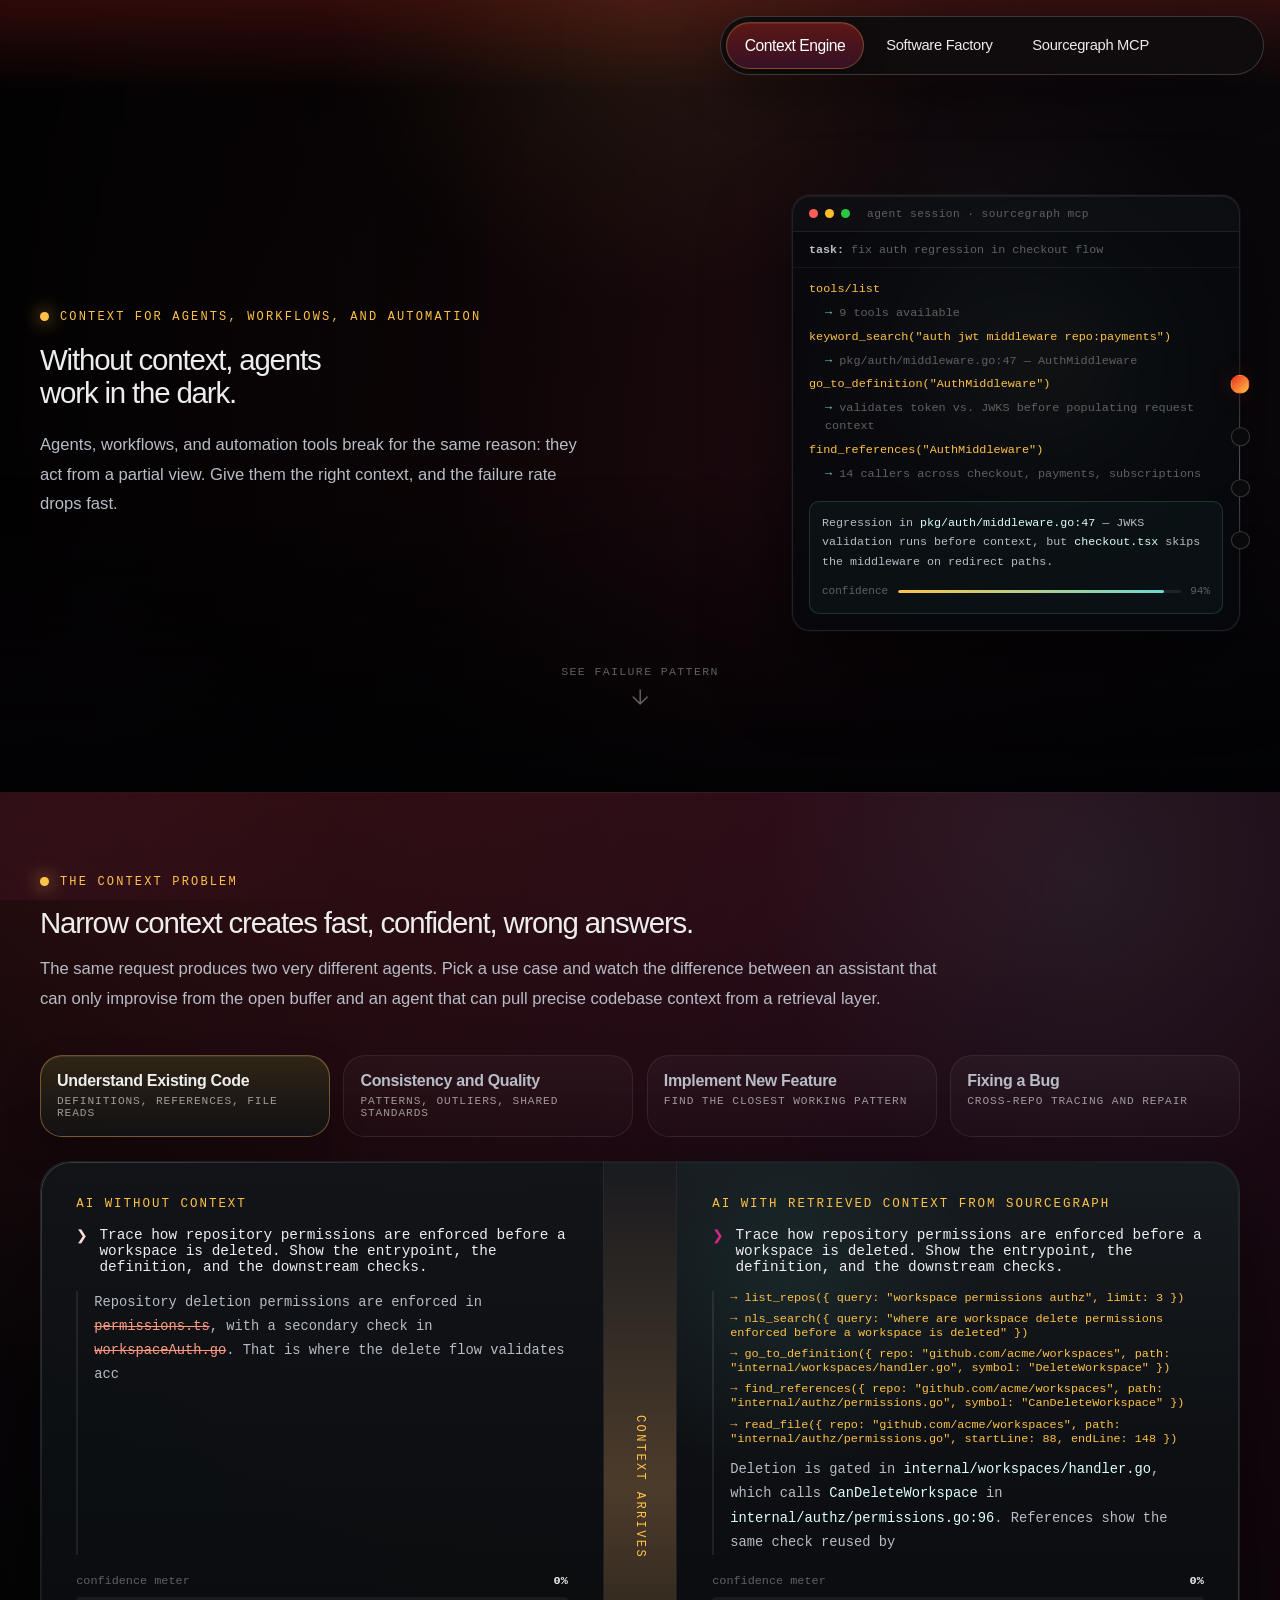
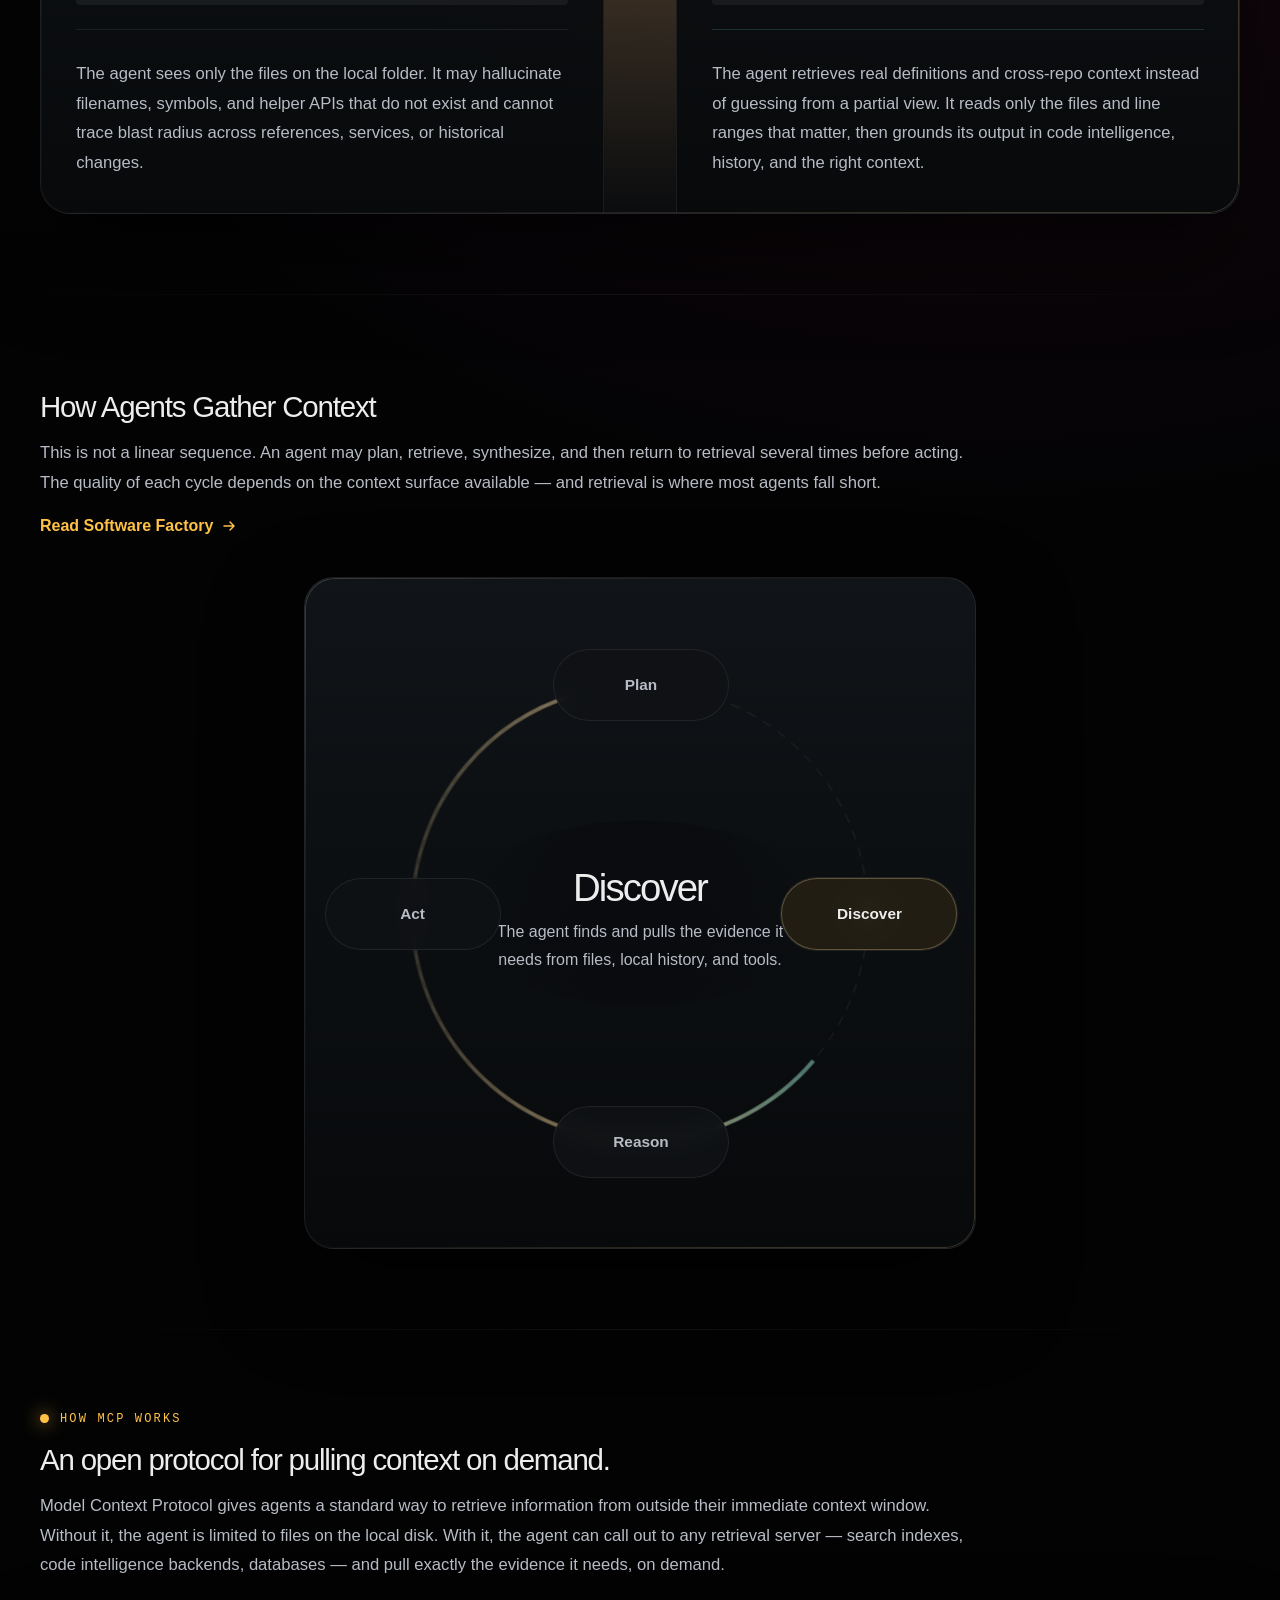
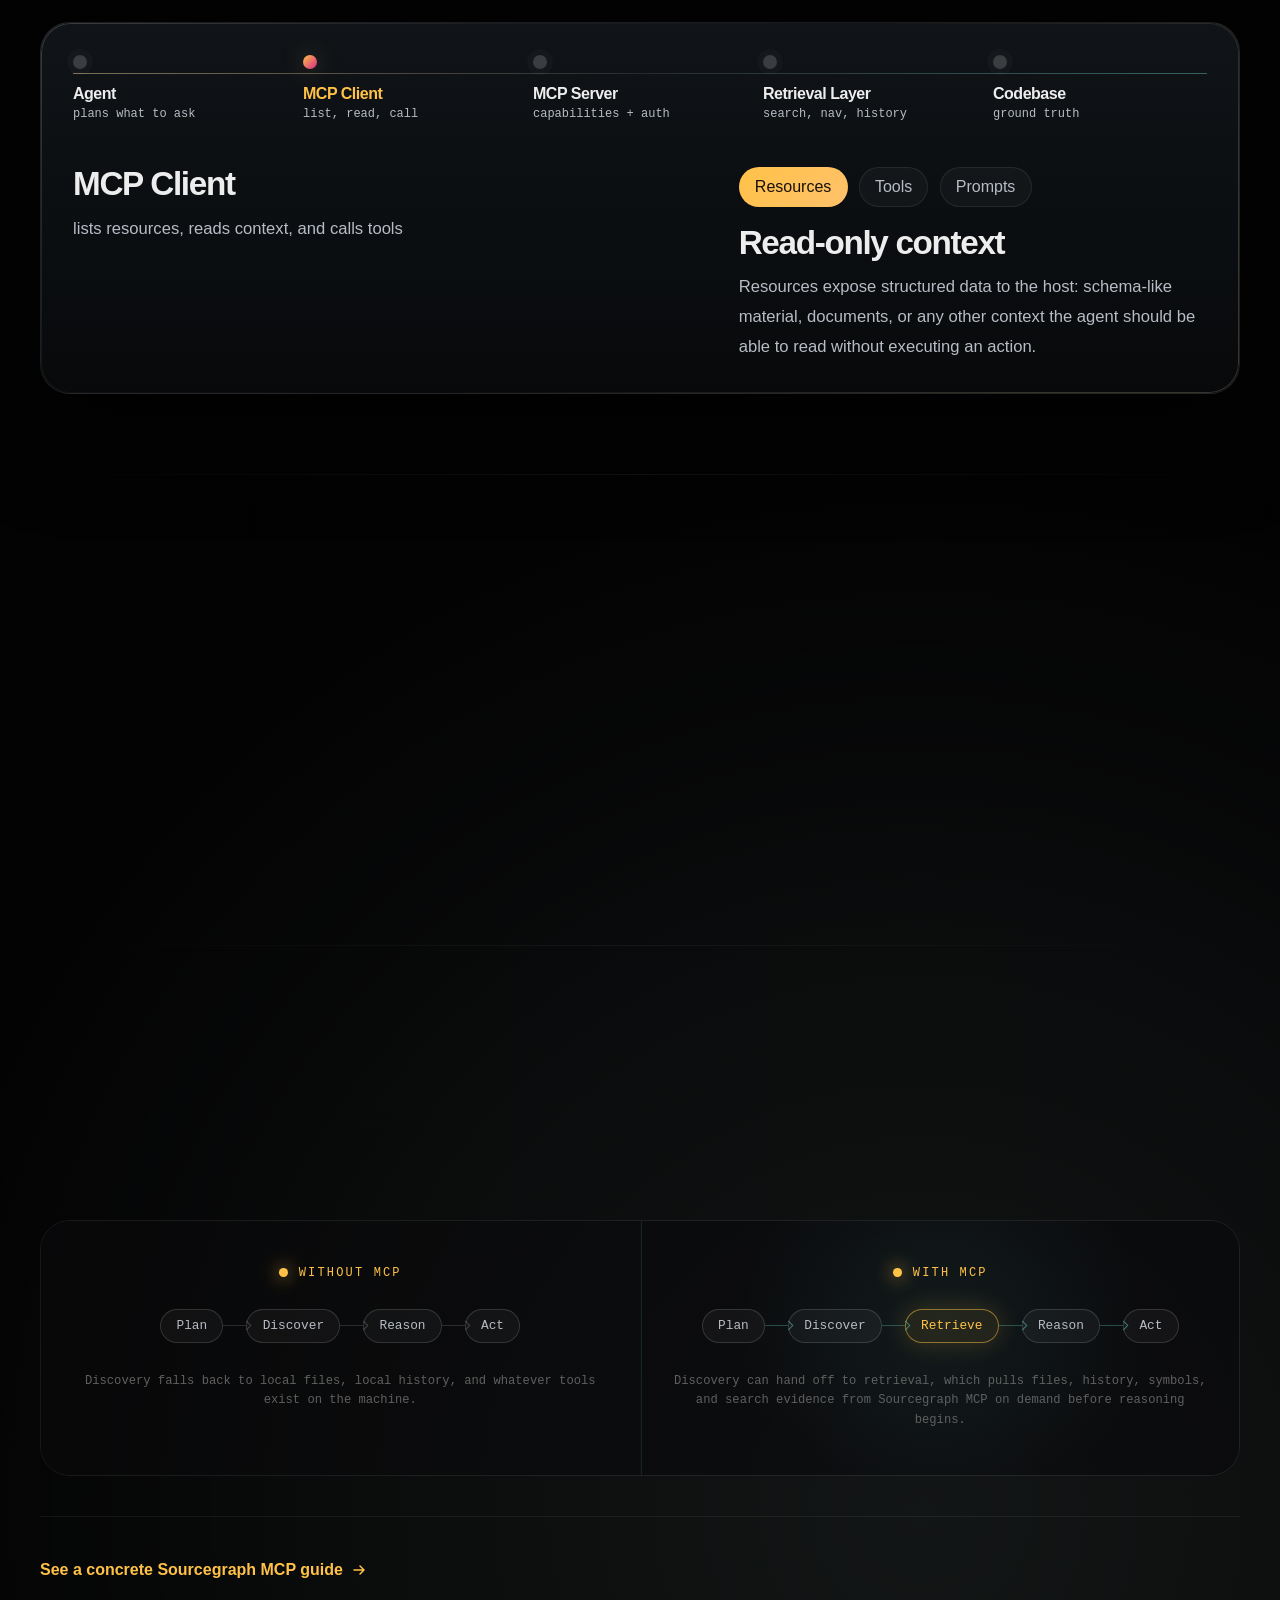
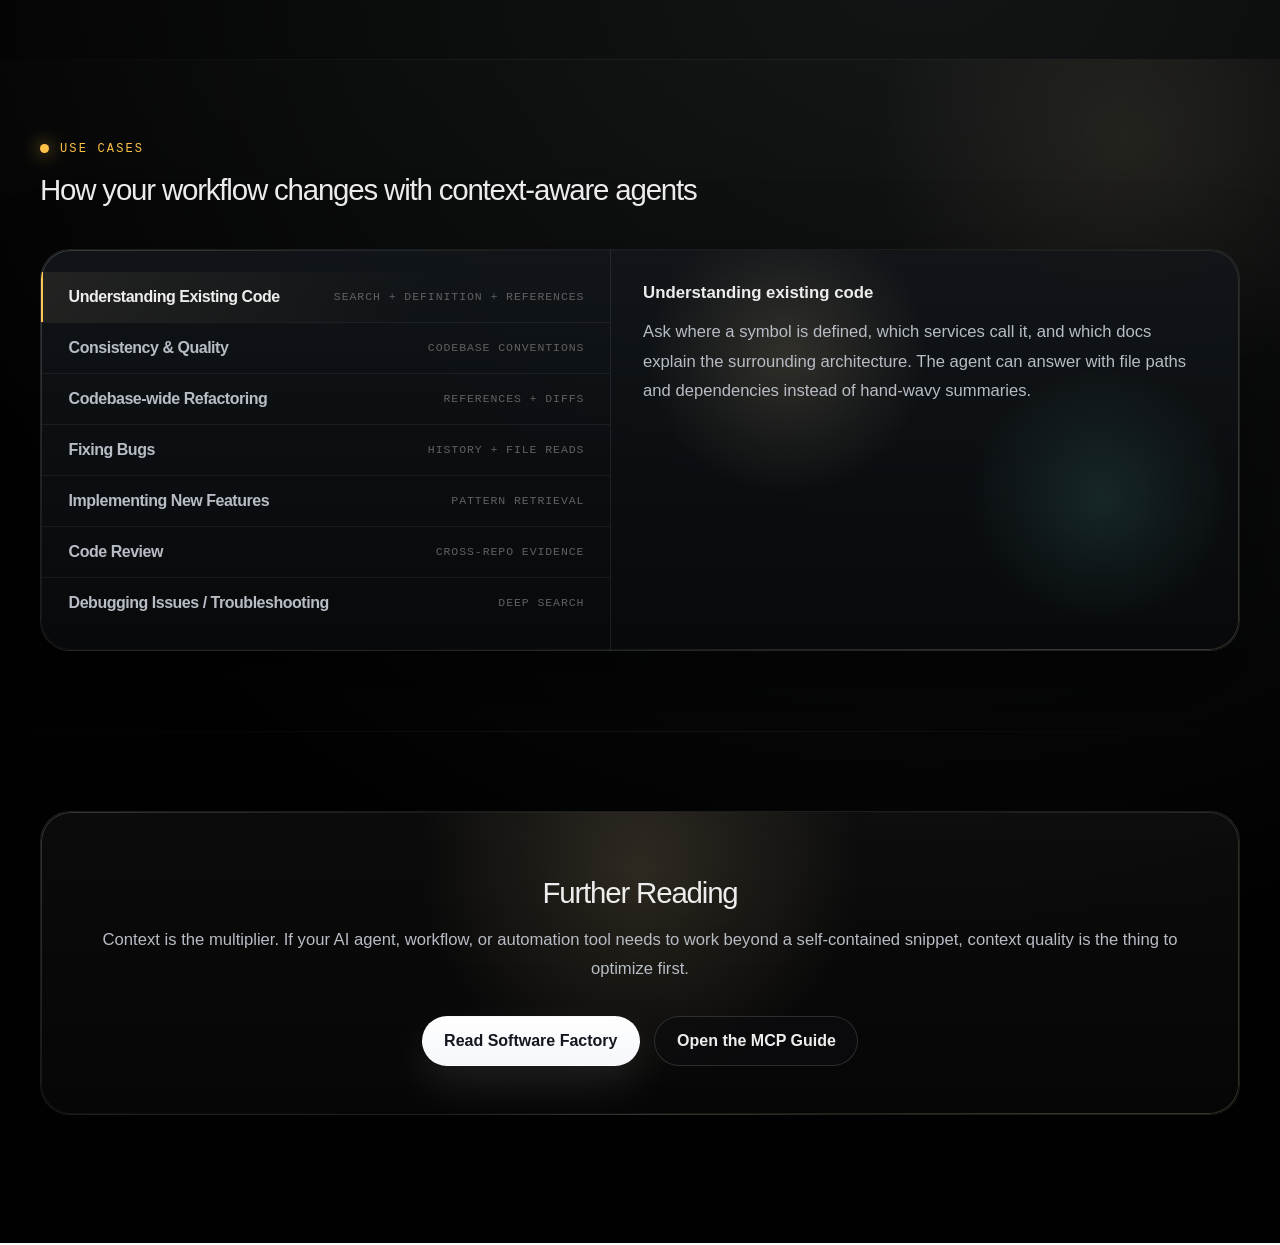
==== commit 0cd371ee: "commit" ====
--- a/index.html
+++ b/index.html
@@ -15,11 +15,10 @@
   <div class="site-utility">
     <nav class="utility-group" aria-label="Primary">
       <a class="utility-link utility-link-brand" href="#top" aria-current="page">
-        <span class="brand-mark" aria-hidden="true"></span>
         <span class="brand-text">Context Engine</span>
       </a>
       <a class="utility-link" href="./context-problem.html">Software Factory</a>
-      <a class="utility-link" href="./mcp-guide.html">Sourcegraph Guide</a>
+      <a class="utility-link" href="./mcp-guide.html">Sourcegraph MCP</a>
     </nav>
   </div>
 
@@ -210,26 +209,24 @@
           </article>
         </div>
 
-        <div class="problem-footer reveal">
+      </div>
+    </section>
+
+    <div class="section-anchor" id="inside-outside-loop" aria-hidden="true"></div>
+
+    <section class="section loop-section" id="context-loop">
+      <div class="container">
+        <div class="section-heading reveal">
+          <h2 class="section-title section-title-small statement-title">How Agents Gather Context</h2>
+          <p class="section-copy">
+            This is not a linear sequence. An agent may plan, retrieve, synthesize, and then return to retrieval several times before acting. The quality of each cycle depends on the context surface available — and retrieval is where most agents fall short.
+          </p>
           <a class="text-link" href="./context-problem.html">
             Read Software Factory
             <svg width="16" height="16" viewBox="0 0 16 16" fill="none" aria-hidden="true">
               <path d="M3 8H13M9 4L13 8L9 12" stroke="currentColor" stroke-width="1.5" stroke-linecap="round" stroke-linejoin="round"></path>
             </svg>
           </a>
-        </div>
-      </div>
-    </section>
-
-    <div class="section-anchor" id="inside-outside-loop" aria-hidden="true"></div>
-
-    <section class="section loop-section" id="context-loop">
-      <div class="container">
-        <div class="section-heading reveal">
-          <h2 class="section-title section-title-small statement-title">How Agents Gather Context</h2>
-          <p class="section-copy">
-            This is not a linear sequence. An agent may plan, retrieve, synthesize, and then return to retrieval several times before acting. The quality of each cycle depends on the context surface available — and retrieval is where most agents fall short.
-          </p>
         </div>
 
         <div class="loop-layout">
@@ -362,7 +359,7 @@
         <div class="section-heading reveal">
           <h2 class="section-title statement-title">The agentic loop with Sourcegraph MCP</h2>
           <p class="section-copy">
-            The 4-step loop stays the same: Plan, Discover, Reason, Act. What changes with MCP is the quality of discovery. Without it, the agent falls back to local files, local history, and local grep. With it, discovery can pull grounded evidence from a retrieval server on demand.
+            MCP adds a dedicated retrieval step between discovery and reasoning. Without it, the agent falls back to local files, local history, and local grep. With it, the loop can explicitly pull grounded evidence from a retrieval server before deciding what to do.
           </p>
         </div>
 
@@ -388,11 +385,13 @@
               <div class="loop-flow-connector loop-flow-connector-lit" aria-hidden="true"></div>
               <div class="loop-flow-node">Discover</div>
               <div class="loop-flow-connector loop-flow-connector-lit" aria-hidden="true"></div>
+              <div class="loop-flow-node loop-flow-node-retrieve">Retrieve</div>
+              <div class="loop-flow-connector loop-flow-connector-lit" aria-hidden="true"></div>
               <div class="loop-flow-node">Reason</div>
               <div class="loop-flow-connector loop-flow-connector-lit" aria-hidden="true"></div>
               <div class="loop-flow-node">Act</div>
             </div>
-            <p class="loop-compare-note">Discovery can pull files, history, and retrieval tools from Sourcegraph MCP on demand.</p>
+            <p class="loop-compare-note">Discovery can hand off to retrieval, which pulls files, history, symbols, and search evidence from Sourcegraph MCP on demand before reasoning begins.</p>
           </div>
         </div>
 
@@ -411,7 +410,7 @@
       <div class="container">
         <div class="section-heading reveal">
           <span class="eyebrow">Use Cases</span>
-          <h2 class="section-title statement-title">What context-aware agents can do when the lights are on.</h2>
+          <h2 class="section-title statement-title">How your workflow changes with context-aware agents</h2>
         </div>
 
 
--- a/assets/site.css
+++ b/assets/site.css
@@ -208,6 +208,10 @@
   padding: 4.5rem 0;
 }
 
+.section-market-grid {
+  padding-top: 1.5rem;
+}
+
 .eyebrow {
   display: inline-flex;
   align-items: center;
@@ -729,6 +733,9 @@
 
 .context-hero {
   padding-top: 6.4rem;
+  min-height: calc(100svh - 1.5rem);
+  display: flex;
+  align-items: center;
   overflow: hidden;
 }
 
@@ -747,17 +754,6 @@
 .context-hero-plane {
   position: relative;
   min-height: 32rem;
-}
-
-.context-hero-glow {
-  position: absolute;
-  inset: 14% -10% -6% 12%;
-  border-radius: 50%;
-  background:
-    radial-gradient(circle, rgba(255, 194, 71, 0.18) 0%, rgba(237, 46, 32, 0.16) 26%, rgba(214, 38, 135, 0.1) 48%, transparent 74%);
-  filter: blur(18px);
-  opacity: 0.95;
-  animation: haloPulse 6s ease-in-out infinite;
 }
 
 .context-hero-terminal {
@@ -774,76 +770,16 @@
   overflow: hidden;
 }
 
-.factory-scene {
-  display: grid;
-  gap: 1rem;
-  padding: 1rem 1rem 1.18rem;
-}
-
-.factory-scene-copy {
-  display: flex;
-  align-items: center;
-  justify-content: space-between;
-  gap: 1rem;
-  padding: 0 0.15rem;
-}
-
-.factory-floor {
-  position: relative;
-  display: grid;
-  grid-template-columns: repeat(4, minmax(0, 1fr));
-  gap: 0.8rem;
-  align-items: end;
-  min-height: 22rem;
-  padding: 1.55rem 1rem 5.85rem;
-  border: 1px solid rgba(255, 255, 255, 0.08);
-  border-radius: calc(var(--radius-sm) + 8px);
-  background:
-    linear-gradient(180deg, rgba(255, 255, 255, 0.04), rgba(255, 255, 255, 0.015)),
-    radial-gradient(circle at 22% 14%, rgba(255, 194, 71, 0.08), transparent 24%),
-    radial-gradient(circle at 70% 18%, rgba(237, 46, 32, 0.12), transparent 28%);
-  box-shadow: inset 0 1px 0 rgba(255, 255, 255, 0.05);
-  overflow: hidden;
-}
-
-.factory-floor::before {
-  content: "";
-  position: absolute;
-  inset: 0;
-  background-image:
-    linear-gradient(rgba(255, 255, 255, 0.028) 1px, transparent 1px),
-    linear-gradient(90deg, rgba(255, 255, 255, 0.028) 1px, transparent 1px);
-  background-size: 84px 84px;
-  opacity: 0.34;
-  mask-image: linear-gradient(180deg, rgba(0, 0, 0, 0.9), transparent 100%);
-}
-
-.factory-floor > * {
-  position: relative;
-  z-index: 1;
-}
-
-.factory-scene-copy p,
-.factory-station p,
 .editorial-point p,
 .evaluation-step p,
 .failure-item p,
 .source-entry p,
-.evidence-node p,
-.factory-failure-item p {
+.evidence-node p {
   margin: 0;
   color: var(--text-dim);
   line-height: 1.68;
 }
 
-.factory-scene-copy p {
-  max-width: 17rem;
-  font-size: 0.9rem;
-  text-align: right;
-}
-
-.factory-scene-kicker,
-.station-step,
 .source-kind,
 .evaluation-index,
 .factory-failure-index {
@@ -853,288 +789,67 @@
   letter-spacing: 0.14em;
   text-transform: uppercase;
 }
-
-.factory-belt,
-.factory-failure-rail {
-  position: absolute;
-  border-radius: 999px;
-  overflow: hidden;
-}
-
-.factory-belt {
-  left: 7%;
-  right: 7%;
-  top: 66%;
-  height: 1rem;
+.context-failure-strip {
+  min-height: 20rem;
+  display: grid;
+  grid-template-columns: repeat(3, minmax(0, 1fr));
+  gap: 2.7rem;
+  align-items: start;
+  padding: 1.7rem 2.25rem 1.9rem;
+  background:
+    radial-gradient(circle at 20% 0%, rgba(255, 194, 71, 0.08), transparent 28%),
+    radial-gradient(circle at 88% 12%, rgba(237, 46, 32, 0.12), transparent 24%),
+    linear-gradient(180deg, rgba(9, 10, 14, 0.98), rgba(4, 5, 7, 1));
   border: 1px solid rgba(255, 255, 255, 0.08);
-  background: linear-gradient(90deg, rgba(255, 255, 255, 0.06), rgba(255, 255, 255, 0.12), rgba(255, 255, 255, 0.05));
+  border-radius: calc(var(--radius) + 6px);
   box-shadow:
-    inset 0 0 0 1px rgba(255, 255, 255, 0.04),
-    0 18px 30px rgba(0, 0, 0, 0.28);
-}
-
-.factory-belt::before,
-.factory-failure-rail::before {
-  content: "";
-  position: absolute;
-  inset: 0;
-  background: repeating-linear-gradient(90deg, rgba(255, 255, 255, 0.12) 0 12px, transparent 12px 28px);
-  opacity: 0.34;
-  animation: beltRun 1.45s linear infinite;
-}
-
-.factory-belt::after {
-  content: "";
-  position: absolute;
-  left: 38%;
-  top: -0.55rem;
-  width: 18%;
-  height: 2.1rem;
-  border-radius: 999px;
-  background: radial-gradient(circle, rgba(237, 46, 32, 0.42), rgba(237, 46, 32, 0) 72%);
-  filter: blur(10px);
-  animation: bottleneckGlow 2.2s ease-in-out infinite;
-}
-
-.factory-failure-rail {
-  left: 41%;
-  right: 8%;
-  bottom: 2rem;
-  height: 0.95rem;
-  border: 1px solid rgba(237, 46, 32, 0.28);
-  background: linear-gradient(90deg, rgba(237, 46, 32, 0.34), rgba(255, 194, 71, 0.2), rgba(255, 255, 255, 0.04));
-  box-shadow: 0 0 34px rgba(237, 46, 32, 0.12);
-}
-
-.factory-station {
+    inset 0 1px 0 rgba(255, 255, 255, 0.04),
+    0 34px 90px rgba(0, 0, 0, 0.48);
+}
+
+.context-failure-item {
   position: relative;
   display: grid;
-  gap: 0.42rem;
   align-content: start;
-  min-height: 7.8rem;
-  padding: 1rem 0.85rem 0.95rem;
-  border: 1px solid rgba(255, 255, 255, 0.09);
-  border-radius: 1.35rem 1.35rem 1rem 1rem;
-  background: linear-gradient(180deg, rgba(255, 255, 255, 0.08), rgba(255, 255, 255, 0.015) 26%, rgba(11, 12, 14, 0.88) 100%);
-  box-shadow:
-    0 18px 28px rgba(0, 0, 0, 0.24),
-    inset 0 1px 0 rgba(255, 255, 255, 0.05);
-}
-
-.factory-station::before {
-  content: "";
-  position: absolute;
-  top: -1.02rem;
-  left: 50%;
-  width: 1rem;
-  height: 1rem;
-  transform: translateX(-50%);
-  border: 3px solid rgba(255, 255, 255, 0.12);
-  border-bottom: 0;
-  border-radius: 0.7rem 0.7rem 0 0;
-}
-
-.factory-station strong {
-  font-size: 0.98rem;
-  line-height: 1.16;
-  letter-spacing: -0.01em;
-}
-
-.factory-station p {
-  max-width: 10rem;
-  font-size: 0.82rem;
-}
-
-.factory-station-intake {
-  min-height: 8.25rem;
-}
-
-.factory-station-intake::after {
-  content: "";
-  position: absolute;
-  left: 0.85rem;
-  right: 0.85rem;
-  bottom: 0.95rem;
-  height: 0.55rem;
-  border-radius: 999px;
-  background: linear-gradient(90deg, rgba(255, 194, 71, 0.12), rgba(255, 194, 71, 0.44), rgba(255, 194, 71, 0.08));
-}
-
-.factory-station-context {
-  min-height: 11.2rem;
-  background: linear-gradient(180deg, rgba(237, 46, 32, 0.2), rgba(64, 18, 16, 0.68) 30%, rgba(11, 12, 14, 0.94) 100%);
-  border-color: rgba(255, 194, 71, 0.28);
-  box-shadow:
-    0 24px 42px rgba(0, 0, 0, 0.34),
-    inset 0 0 0 1px rgba(255, 194, 71, 0.08),
-    0 0 0 1px rgba(255, 194, 71, 0.04);
-  animation: contextStutter 4.6s ease-in-out infinite;
-}
-
-.factory-station-context::after {
-  content: "missing";
-  position: absolute;
-  top: 0.8rem;
-  right: 0.8rem;
-  padding: 0.18rem 0.4rem;
-  border-radius: 999px;
-  background: rgba(255, 194, 71, 0.12);
-  color: var(--gold);
-  font-family: var(--mono);
-  font-size: 0.58rem;
-  letter-spacing: 0.14em;
-  text-transform: uppercase;
-}
-
-.factory-station-context strong {
-  padding-right: 3.5rem;
-  color: #fff3dc;
-}
-
-.factory-station-context p {
-  color: rgba(255, 236, 225, 0.78);
-}
-
-.factory-alarm {
-  position: absolute;
-  top: 0.95rem;
-  left: 0.85rem;
-  width: 0.72rem;
-  height: 0.72rem;
-  border-radius: 50%;
-  background: var(--amber);
-  box-shadow: 0 0 0 0 rgba(237, 46, 32, 0.55);
-  animation: alarmPulse 1.1s ease-out infinite;
-}
-
-.factory-smoke {
-  position: absolute;
-  inset: -2rem 0 auto;
-  height: 5rem;
-  pointer-events: none;
-}
-
-.factory-smoke-plume {
-  position: absolute;
-  bottom: 0;
-  left: 48%;
-  width: 2.2rem;
-  height: 2.2rem;
-  border-radius: 50%;
-  background: radial-gradient(circle, rgba(255, 194, 71, 0.18), rgba(255, 194, 71, 0) 72%);
-  filter: blur(7px);
-  opacity: 0;
-  animation: smokeRise 3.1s ease-out infinite;
-}
-
-.plume-b {
-  left: 56%;
-  width: 1.8rem;
-  height: 1.8rem;
-  animation-delay: 1.02s;
-}
-
-.plume-c {
-  left: 52%;
-  width: 2.5rem;
-  height: 2.5rem;
-  animation-delay: 2.04s;
-}
-
-.factory-station-agent {
-  min-height: 9rem;
-}
-
-.factory-station-agent::after {
-  content: "</>";
-  position: absolute;
-  right: 0.8rem;
-  bottom: 0.72rem;
-  color: rgba(255, 255, 255, 0.1);
-  font-family: var(--mono);
-  font-size: 1.25rem;
-  letter-spacing: -0.08em;
-}
-
-.factory-station-output {
-  min-height: 7.6rem;
-}
-
-.factory-station-output::after {
-  content: "!";
-  position: absolute;
-  right: 0.9rem;
-  bottom: 0.72rem;
-  display: grid;
-  place-items: center;
-  width: 1.3rem;
-  height: 1.3rem;
-  border-radius: 50%;
-  background: rgba(237, 46, 32, 0.18);
-  color: #ffe5e2;
-  font-family: var(--mono);
-  font-size: 0.8rem;
-  box-shadow: 0 0 28px rgba(237, 46, 32, 0.16);
-  animation: outputAlert 1.7s steps(2, end) infinite;
-}
-
-.factory-batch {
-  position: absolute;
-  top: 63.8%;
-  left: 6%;
-  z-index: 2;
-  padding: 0.3rem 0.5rem;
-  border: 1px solid rgba(22, 14, 8, 0.28);
-  border-radius: 999px;
-  background-color: rgba(255, 194, 71, 0.96);
-  color: #2a1609;
-  font-family: var(--mono);
-  font-size: 0.58rem;
-  letter-spacing: 0.04em;
-  white-space: nowrap;
-  box-shadow: 0 10px 24px rgba(255, 194, 71, 0.18);
-  animation: factoryBatch 7.4s linear infinite;
-}
-
-.batch-b {
-  animation-delay: -2.45s;
-}
-
-.batch-c {
-  animation-delay: -4.9s;
-}
-
-.factory-failure-strip {
-  display: grid;
-  grid-template-columns: repeat(3, minmax(0, 1fr));
-  gap: 0.85rem;
-}
-
-.factory-failure-item {
-  position: relative;
-  display: grid;
-  gap: 0.35rem;
-  padding-top: 0.95rem;
-}
-
-.factory-failure-item::before {
+  gap: 0.9rem;
+  padding-top: 1.55rem;
+  min-width: 0;
+}
+
+.context-failure-item::before {
   content: "";
   position: absolute;
   top: 0;
   left: 0;
   right: 0;
   height: 1px;
-  background: linear-gradient(90deg, rgba(237, 46, 32, 0.95), rgba(255, 194, 71, 0.25), transparent 88%);
-}
-
-.factory-failure-item strong {
-  font-size: 0.95rem;
-  line-height: 1.2;
-}
-
-.factory-failure-item p {
-  max-width: 13rem;
-  font-size: 0.82rem;
+  background: linear-gradient(90deg, rgba(237, 46, 32, 0.95), rgba(255, 194, 71, 0.28), transparent 88%);
+}
+
+.context-bullet {
+  width: 0.7rem;
+  height: 0.7rem;
+  border-radius: 50%;
+  background: linear-gradient(135deg, rgba(255, 194, 71, 1), rgba(237, 46, 32, 0.92));
+  box-shadow: 0 0 22px rgba(255, 194, 71, 0.18);
+}
+
+.context-failure-item h3 {
+  margin: 0;
+  font-family: var(--display);
+  max-width: 6.2ch;
+  font-size: clamp(1.55rem, 1.65vw, 2rem);
+  line-height: 0.94;
+  letter-spacing: -0.05em;
+  text-wrap: balance;
+}
+
+.context-failure-item p {
+  margin: 0;
+  max-width: 10.5ch;
+  color: var(--text-dim);
+  font-size: clamp(0.92rem, 0.95vw, 1.08rem);
+  line-height: 1.5;
 }
 
 .editorial-split,
@@ -1161,6 +876,11 @@
 .evidence-flow {
   display: grid;
   gap: 1rem;
+}
+
+.editorial-rail-matrix {
+  grid-template-columns: repeat(2, minmax(0, 1fr));
+  gap: 1.25rem 1.5rem;
 }
 
 .editorial-point,
@@ -1178,6 +898,36 @@
   align-items: start;
   padding: 1.2rem 0;
   border-top: 1px solid rgba(255, 255, 255, 0.08);
+}
+
+.editorial-rail-matrix .editorial-point {
+  grid-template-columns: 1fr;
+  gap: 0;
+  min-height: 100%;
+  padding: 1.3rem 1.4rem 1.35rem;
+  border-top: 0;
+  border: 1px solid rgba(255, 255, 255, 0.08);
+  border-radius: 1.4rem;
+  background:
+    radial-gradient(circle at top left, rgba(255, 194, 71, 0.06), transparent 28%),
+    linear-gradient(180deg, rgba(18, 18, 22, 0.92), rgba(8, 8, 10, 0.98));
+  box-shadow:
+    inset 0 1px 0 rgba(255, 255, 255, 0.04),
+    0 18px 34px rgba(0, 0, 0, 0.24);
+}
+
+.editorial-rail-matrix .editorial-point:first-child {
+  padding-top: 1.3rem;
+}
+
+.editorial-rail-matrix .editorial-point a {
+  color: var(--gold);
+  text-decoration: underline;
+  text-underline-offset: 0.14em;
+}
+
+.editorial-rail-matrix .editorial-point a:hover {
+  color: #fff1c7;
 }
 
 .editorial-point:first-child,
@@ -1221,6 +971,15 @@
   grid-template-columns: auto 1fr;
   gap: 1.2rem;
   padding-left: 2.2rem;
+}
+
+.evaluation-step h3,
+.evaluation-step p {
+  font-family: var(--body);
+}
+
+.evaluation-step h3 {
+  font-weight: 700;
 }
 
 .evaluation-step::before {
@@ -1375,22 +1134,21 @@
   display: inline-flex;
   align-items: center;
   gap: 0.35rem;
+  width: min(var(--utility-expanded-width, 34rem), calc(100vw - 2rem));
+  max-width: calc(100vw - 2rem);
   padding: 0.34rem;
   border-radius: 999px;
-  border: 1px solid rgba(255, 255, 255, 0.14);
-  background: rgba(12, 10, 12, 0.88);
+  border: 1px solid rgba(255, 255, 255, 0.18);
+  background: rgba(16, 13, 15, 0.96);
   backdrop-filter: blur(18px);
   box-shadow: 0 18px 44px rgba(0, 0, 0, 0.34);
-}
-
-.brand-mark {
-  width: 0.9rem;
-  height: 0.9rem;
-  border-radius: 50%;
-  background:
-    radial-gradient(circle at 35% 35%, white 0%, rgba(255, 255, 255, 0) 36%),
-    linear-gradient(135deg, var(--amber), var(--gold));
-  box-shadow: 0 0 18px rgba(237, 46, 32, 0.32);
+  overflow: hidden;
+  transition:
+    transform 320ms cubic-bezier(0.22, 1, 0.36, 1),
+    opacity 220ms ease,
+    border-color 220ms ease,
+    box-shadow 300ms ease,
+    background-color 220ms ease;
 }
 
 .brand-text {
@@ -1401,16 +1159,18 @@
 }
 
 .utility-link {
+  --utility-link-padding-inline: 1rem;
   display: inline-flex;
   align-items: center;
   justify-content: center;
-  gap: 0.72rem;
+  gap: 0;
   min-width: 0;
+  max-width: 16rem;
   min-height: 2.9rem;
-  padding: 0.78rem 1rem;
+  padding: 0.78rem var(--utility-link-padding-inline);
   border-radius: 999px;
   border: 1px solid transparent;
-  color: rgba(255, 255, 255, 0.82);
+  color: rgba(255, 255, 255, 0.92);
   background: transparent;
   font-size: 0.92rem;
   font-weight: 500;
@@ -1421,15 +1181,17 @@
   text-overflow: ellipsis;
   transition:
     transform 180ms ease,
+    max-width 260ms cubic-bezier(0.34, 1.56, 0.64, 1),
+    padding 220ms ease,
     border-color 180ms ease,
     background-color 180ms ease,
     color 180ms ease,
-    box-shadow 180ms ease;
+    box-shadow 180ms ease,
+    opacity 140ms ease;
 }
 
 .utility-link-brand {
-  justify-content: flex-start;
-  padding-inline: 1.02rem 1.08rem;
+  --utility-link-padding-inline: 1.08rem;
 }
 
 .utility-link:hover {
@@ -1451,6 +1213,19 @@
 .utility-link[aria-current="page"]:hover {
   border-color: rgba(255, 194, 71, 0.34);
   background: linear-gradient(180deg, rgba(237, 46, 32, 0.42), rgba(214, 38, 135, 0.26));
+}
+
+.site-utility.is-hidden .utility-group {
+  transform: translateY(calc(-100% - 0.8rem));
+  opacity: 0;
+  pointer-events: none;
+}
+
+.site-utility.is-hidden.is-revealed .utility-group,
+.site-utility.is-hidden:focus-within .utility-group {
+  transform: translateY(0);
+  opacity: 1;
+  pointer-events: auto;
 }
 
 .chapter-rail {
@@ -1647,6 +1422,10 @@
   font-weight: 500;
   line-height: 1.15;
   letter-spacing: -0.04em;
+}
+
+.hero-statement-wide {
+  max-width: none;
 }
 
 .hero-support {
@@ -2448,6 +2227,7 @@
   padding: 0 0 0.5rem;
   border: 0;
   background: transparent;
+  color: var(--text);
   text-align: left;
   cursor: pointer;
 }
@@ -2479,7 +2259,7 @@
 .protocol-node-copy {
   display: block;
   margin-top: 0.25rem;
-  color: var(--text-soft);
+  color: var(--text-dim);
   font-family: var(--mono);
   font-size: 0.75rem;
 }
@@ -2840,7 +2620,7 @@
   margin-top: 2.5rem;
   padding-top: 1.5rem;
   border-top: 1px solid rgba(255, 255, 255, 0.06);
-  text-align: center;
+  text-align: left;
 }
 
 /* ── Loop Compare ───────────────────────────────────── */
@@ -3371,10 +3151,30 @@
   }
 }
 
+@keyframes contextRotor {
+  from {
+    transform: translate(-50%, -50%) rotate(0deg);
+  }
+
+  to {
+    transform: translate(-50%, -50%) rotate(360deg);
+  }
+}
+
+@keyframes cogSpin {
+  from {
+    transform: translate(-50%, -50%) rotate(0deg);
+  }
+
+  to {
+    transform: translate(-50%, -50%) rotate(-360deg);
+  }
+}
+
 @keyframes factoryBatch {
   0% {
     left: 6%;
-    top: 63.8%;
+    top: 54.4%;
     opacity: 0;
     transform: scale(0.94) rotate(0deg);
     background-color: rgba(255, 194, 71, 0.96);
@@ -3387,26 +3187,26 @@
 
   32% {
     left: 27%;
-    top: 63.8%;
+    top: 54.4%;
     transform: scale(1) rotate(0deg);
     opacity: 1;
   }
 
   39% {
     left: 39%;
-    top: 63.8%;
+    top: 54.4%;
     transform: rotate(-2deg);
   }
 
   42% {
     left: 40%;
-    top: 63.3%;
+    top: 53.9%;
     transform: rotate(2deg);
   }
 
   45% {
     left: 39.4%;
-    top: 64%;
+    top: 54.6%;
     transform: rotate(-3deg);
     background-color: rgba(237, 46, 32, 0.94);
     color: #fff0ee;
@@ -3414,7 +3214,7 @@
 
   60% {
     left: 48%;
-    top: 79.5%;
+    top: 78%;
     transform: rotate(8deg);
     opacity: 1;
     background-color: rgba(237, 46, 32, 0.94);
@@ -3423,7 +3223,7 @@
 
   80% {
     left: 72%;
-    top: 79.5%;
+    top: 78%;
     transform: rotate(2deg);
     opacity: 1;
     background-color: rgba(237, 46, 32, 0.94);
@@ -3432,7 +3232,7 @@
 
   100% {
     left: 88%;
-    top: 79.5%;
+    top: 78%;
     opacity: 0;
     transform: scale(0.96) rotate(0deg);
     background-color: rgba(237, 46, 32, 0.94);
@@ -3443,7 +3243,7 @@
 @keyframes factoryBatchMobile {
   0% {
     left: 8%;
-    top: 69.7%;
+    top: 60%;
     opacity: 0;
     transform: scale(0.92) rotate(0deg);
     background-color: rgba(255, 194, 71, 0.96);
@@ -3455,27 +3255,27 @@
 
   34% {
     left: 30%;
-    top: 69.7%;
+    top: 60%;
     opacity: 1;
     transform: scale(1) rotate(0deg);
   }
 
   41% {
     left: 39%;
-    top: 69.4%;
+    top: 59.7%;
     transform: rotate(2deg);
   }
 
   46% {
     left: 40%;
-    top: 70.1%;
+    top: 60.4%;
     transform: rotate(-3deg);
     background-color: rgba(237, 46, 32, 0.94);
   }
 
   60% {
     left: 48%;
-    top: 84%;
+    top: 77%;
     opacity: 1;
     transform: rotate(8deg);
     background-color: rgba(237, 46, 32, 0.94);
@@ -3483,7 +3283,7 @@
 
   82% {
     left: 74%;
-    top: 84%;
+    top: 77%;
     opacity: 1;
     transform: rotate(2deg);
     background-color: rgba(237, 46, 32, 0.94);
@@ -3491,7 +3291,7 @@
 
   100% {
     left: 88%;
-    top: 84%;
+    top: 77%;
     opacity: 0;
     transform: scale(0.96) rotate(0deg);
     background-color: rgba(237, 46, 32, 0.94);
@@ -3515,18 +3315,28 @@
     grid-template-columns: 1fr;
   }
 
+  .context-hero {
+    min-height: auto;
+    display: block;
+  }
+
   .context-hero-plane {
     min-height: 0;
   }
 
-  .factory-scene-copy {
-    flex-direction: column;
-    align-items: flex-start;
-  }
-
-  .factory-scene-copy p {
+  .context-failure-strip {
+    min-height: 0;
+    grid-template-columns: 1fr;
+    gap: 1.35rem;
+    padding: 1.4rem 1.1rem;
+  }
+
+  .context-failure-item p {
     max-width: none;
-    text-align: left;
+  }
+
+  .context-failure-item h3 {
+    max-width: none;
   }
 
   .page-hero-grid,
@@ -3874,7 +3684,6 @@
   .utility-link-brand {
     min-width: 0;
     justify-content: center;
-    gap: 0.42rem;
     padding-inline: 0.58rem;
   }
 
@@ -3889,67 +3698,22 @@
     padding: 4.6rem 0;
   }
 
-  .factory-scene {
-    padding-left: 0.85rem;
-    padding-right: 0.85rem;
-  }
-
-  .factory-floor {
-    gap: 0.55rem;
-    min-height: 18.9rem;
-    padding: 1.15rem 0.7rem 3.2rem;
-  }
-
-  .factory-station {
-    min-height: 5.9rem;
-    padding: 0.82rem 0.62rem 0.72rem;
-  }
-
-  .factory-station-context {
-    min-height: 6.8rem;
-  }
-
-  .factory-station p {
-    display: none;
-  }
-
-  .factory-station-context strong {
-    padding-right: 2.8rem;
-  }
-
-  .factory-station strong,
-  .factory-failure-item strong {
-    font-size: 0.82rem;
-  }
-
-  .factory-station p,
-  .factory-failure-item p,
-  .factory-scene-copy p,
-  .factory-batch {
-    font-size: 0.7rem;
-  }
-
-  .factory-belt {
-    top: 71%;
-  }
-
-  .factory-failure-rail {
-    left: 46%;
-    right: 7%;
-    bottom: 0.9rem;
-  }
-
-  .factory-batch {
-    top: 69.7%;
-    width: 1.4rem;
-    height: 0.72rem;
-    padding: 0;
-    font-size: 0;
-    animation-name: factoryBatchMobile;
-  }
-
-  .factory-failure-strip {
-    display: none;
+  .context-failure-strip {
+    padding: 1.3rem 0.85rem;
+    gap: 1.15rem;
+  }
+
+  .context-failure-item {
+    gap: 0.8rem;
+    padding-top: 1.05rem;
+  }
+
+  .context-failure-item h3 {
+    font-size: clamp(1.65rem, 9vw, 2.2rem);
+  }
+
+  .context-failure-item p {
+    font-size: 0.92rem;
   }
 
   .evaluation-step {
@@ -4005,13 +3769,21 @@
   }
 
   .utility-link {
-    min-height: 2.95rem;
-    padding: 0.66rem 0.42rem;
-    font-size: clamp(0.68rem, 2.85vw, 0.74rem);
-  }
-
-  .brand-mark {
-    display: none;
+    min-height: 3.25rem;
+    padding: 0.58rem 0.42rem;
+    font-size: clamp(0.66rem, 2.7vw, 0.73rem);
+    line-height: 1.08;
+    white-space: normal;
+    overflow: visible;
+    text-align: center;
+    text-overflow: clip;
+  }
+
+  .brand-text {
+    white-space: normal;
+    overflow: visible;
+    text-align: center;
+    text-overflow: clip;
   }
 
   .stack-card.layer-1,
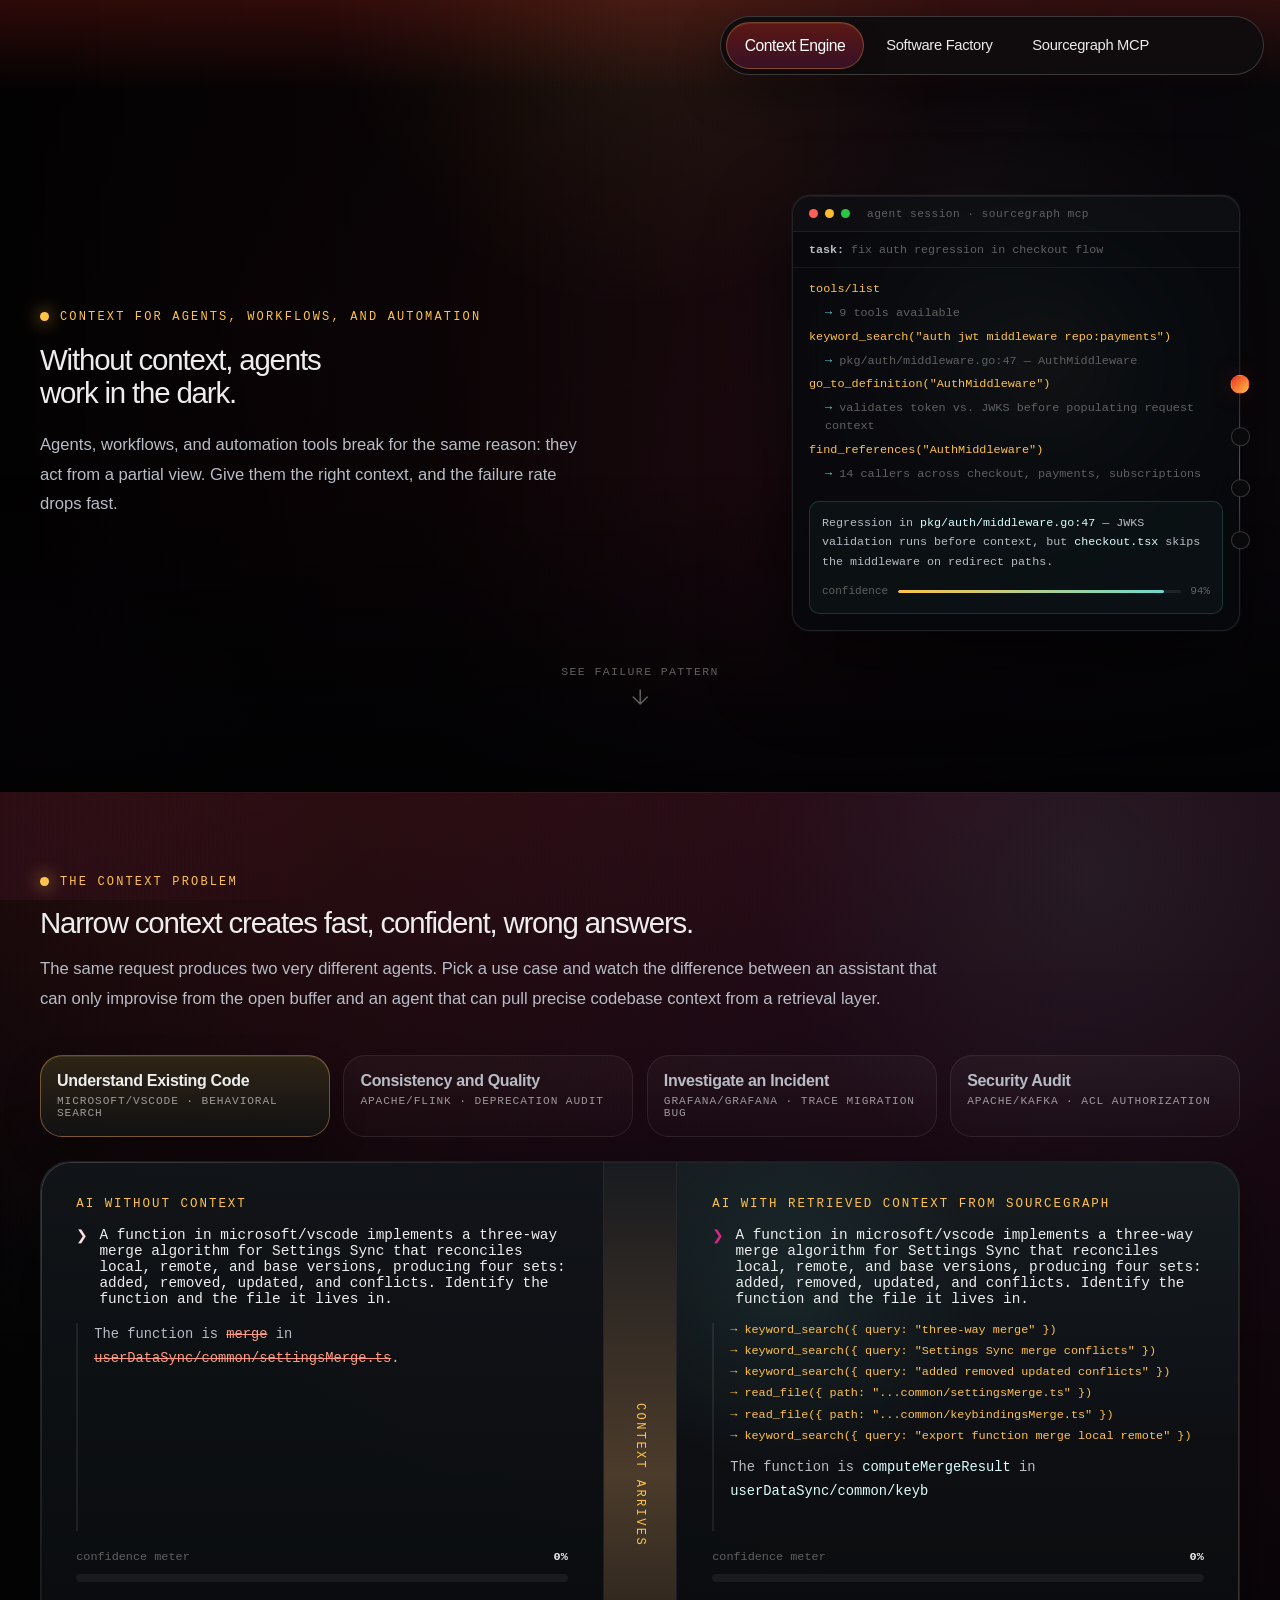
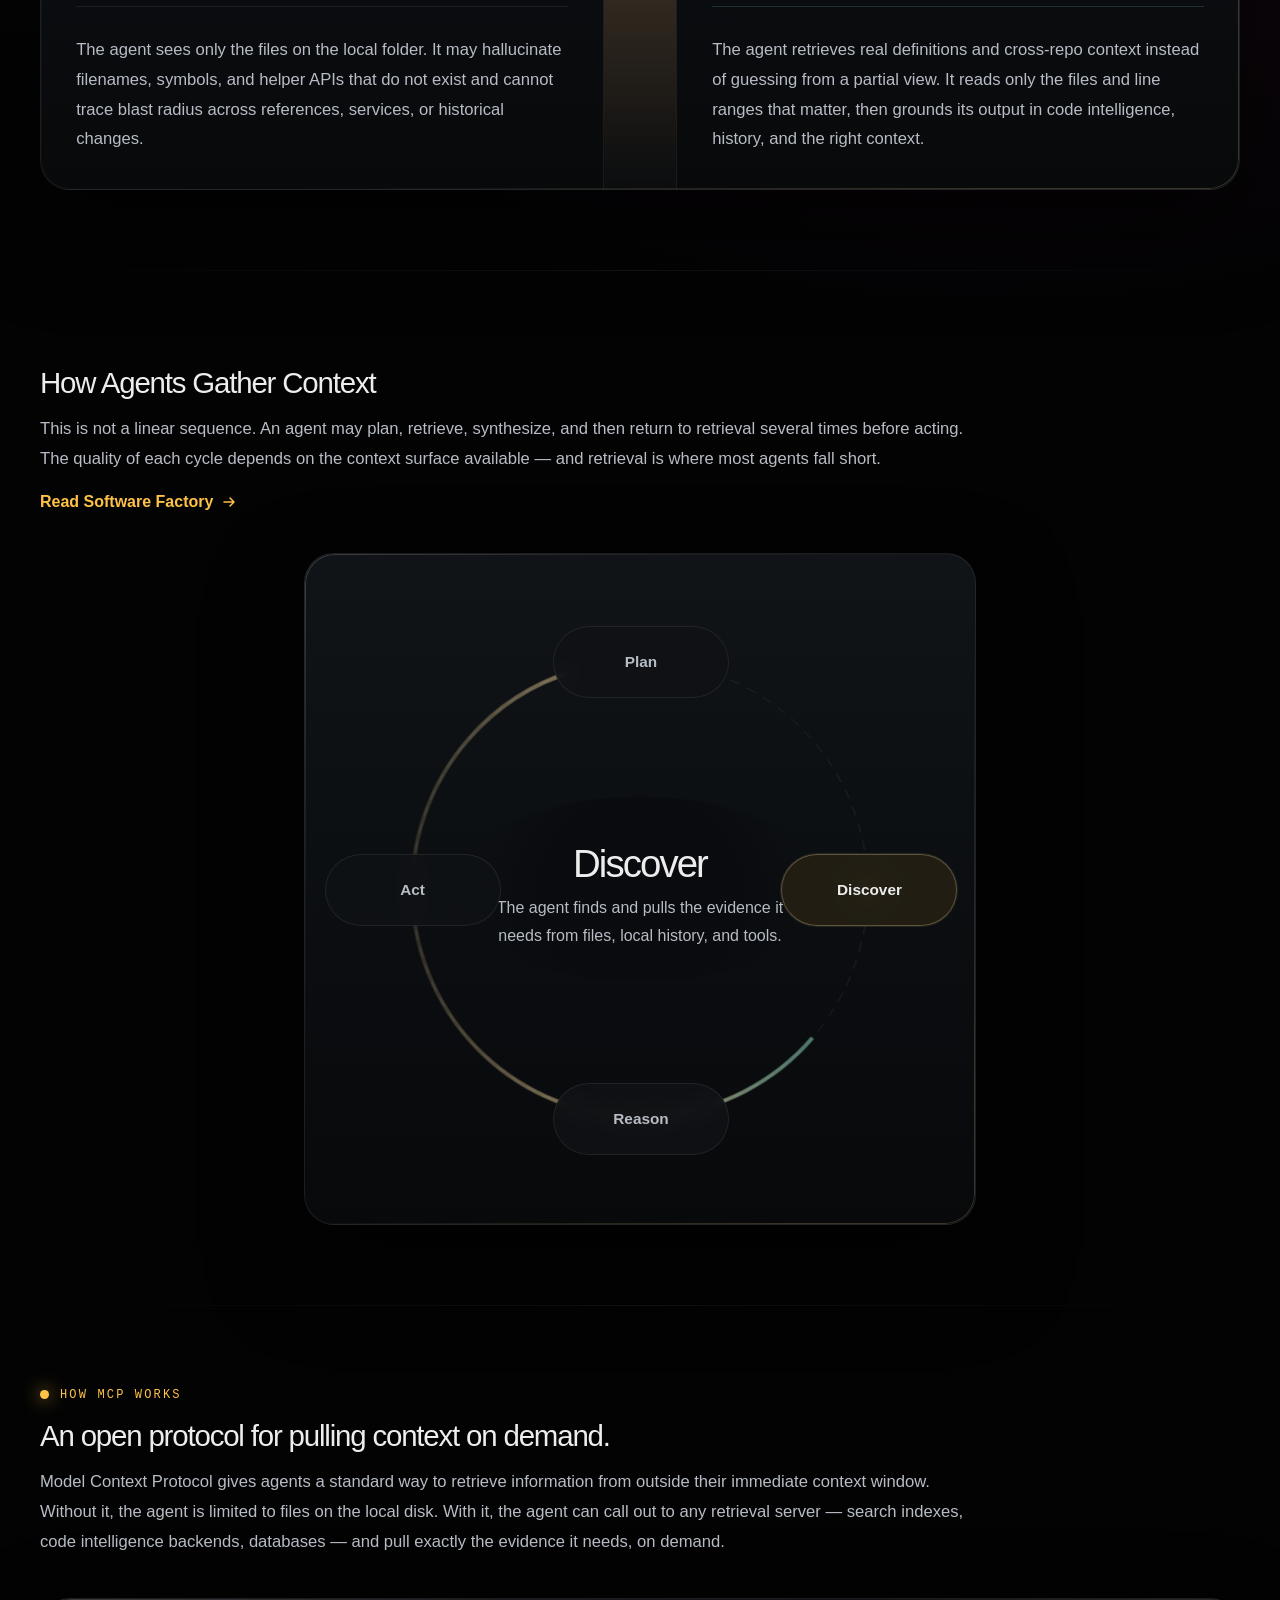
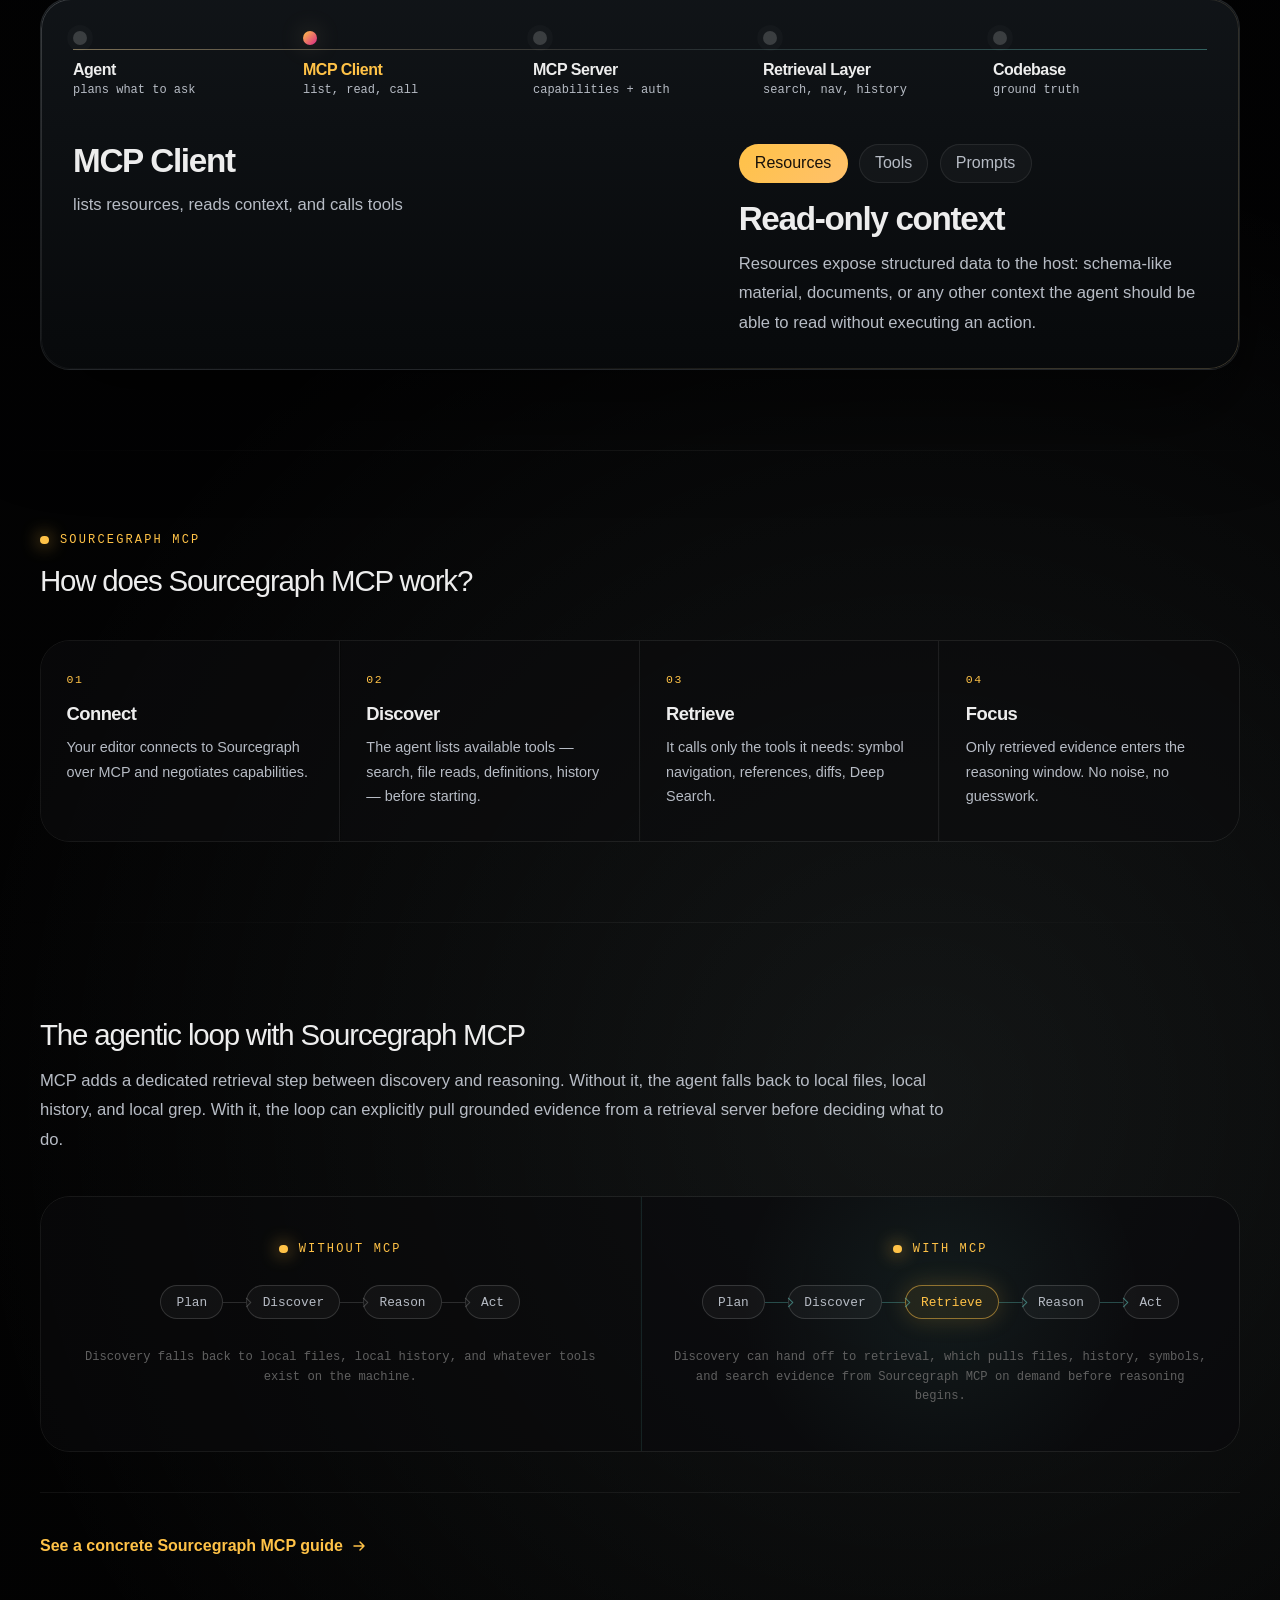
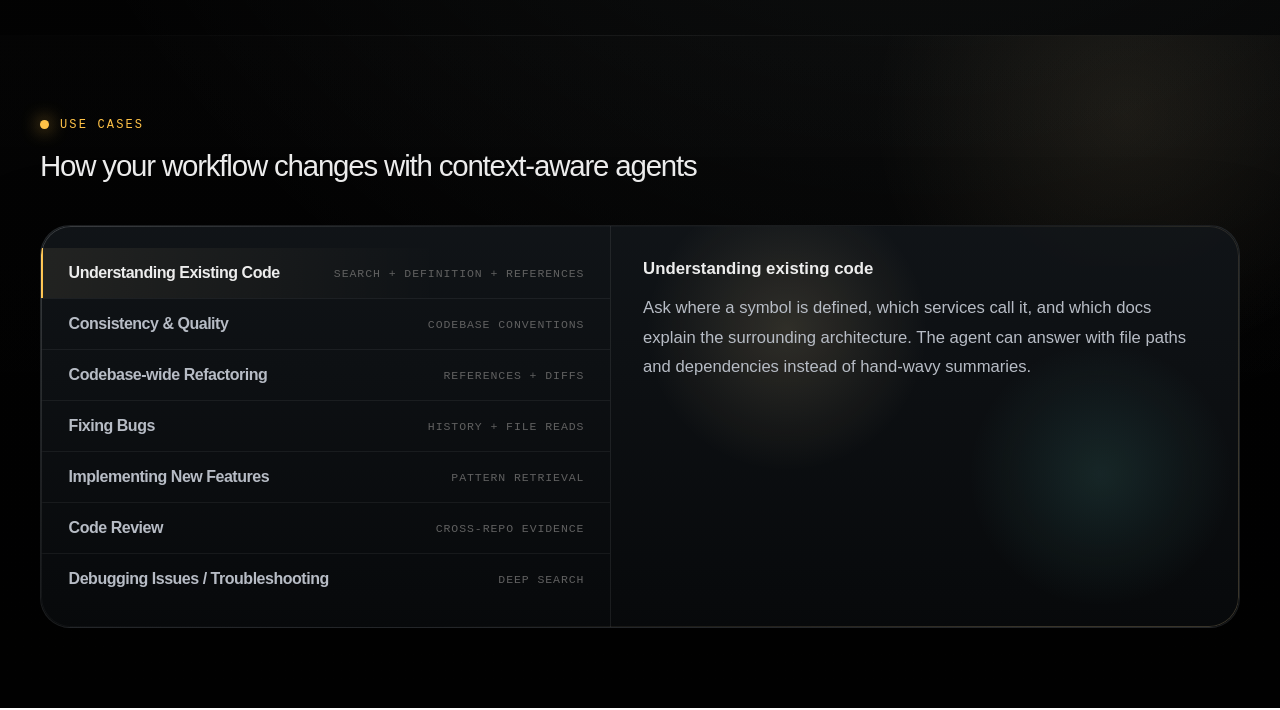
==== commit a2e6979e: "feat: replace context problem demos with real benchmark data Use real benchmark results from 500+ ru" ====
--- a/index.html
+++ b/index.html
@@ -132,19 +132,19 @@
         <div class="question-bar reveal">
           <button class="question-pill is-active" type="button" data-question-index="0">
             <span class="question-pill-title">Understand Existing Code</span>
-            <span class="question-pill-meta">definitions, references, file reads</span>
+            <span class="question-pill-meta">microsoft/vscode · behavioral search</span>
           </button>
           <button class="question-pill" type="button" data-question-index="1">
             <span class="question-pill-title">Consistency and Quality</span>
-            <span class="question-pill-meta">patterns, outliers, shared standards</span>
+            <span class="question-pill-meta">apache/flink · deprecation audit</span>
           </button>
           <button class="question-pill" type="button" data-question-index="2">
-            <span class="question-pill-title">Implement New Feature</span>
-            <span class="question-pill-meta">find the closest working pattern</span>
+            <span class="question-pill-title">Investigate an Incident</span>
+            <span class="question-pill-meta">grafana/grafana · trace migration bug</span>
           </button>
           <button class="question-pill" type="button" data-question-index="3">
-            <span class="question-pill-title">Fixing a Bug</span>
-            <span class="question-pill-meta">cross-repo tracing and repair</span>
+            <span class="question-pill-title">Security Audit</span>
+            <span class="question-pill-meta">apache/kafka · ACL authorization</span>
           </button>
         </div>
 
@@ -155,7 +155,7 @@
             <div class="console-view">
               <div class="console-query">
                 <span class="prompt">❯</span>
-                <span id="withoutQuery">Trace how repository permissions are enforced before a workspace is deleted. Show the entrypoint, the definition, and the downstream checks.</span>
+                <span id="withoutQuery">A function in microsoft/vscode implements a three-way merge algorithm for Settings Sync that reconciles local, remote, and base versions, producing four sets: added, removed, updated, and conflicts. Identify the function and the file it lives in.</span>
               </div>
               <div class="console-response">
                 <p id="withoutResponse"></p>
@@ -186,7 +186,7 @@
             <div class="console-view console-view-lit">
               <div class="console-query">
                 <span class="prompt prompt-good">❯</span>
-                <span id="withQuery">Trace how repository permissions are enforced before a workspace is deleted. Show the entrypoint, the definition, and the downstream checks.</span>
+                <span id="withQuery">A function in microsoft/vscode implements a three-way merge algorithm for Settings Sync that reconciles local, remote, and base versions, producing four sets: added, removed, updated, and conflicts. Identify the function and the file it lives in.</span>
               </div>
               <div class="console-response">
                 <div class="log-stream" id="contextLogs"></div>
@@ -456,20 +456,6 @@
       </div>
     </section>
 
-    <section class="section footer-cta">
-      <div class="container">
-        <div class="cta-inner reveal">
-          <h2 class="section-title statement-title">Further Reading</h2>
-          <p class="section-copy">
-            Context is the multiplier. If your AI agent, workflow, or automation tool needs to work beyond a self-contained snippet, context quality is the thing to optimize first.
-          </p>
-          <div class="actions actions-center">
-            <a class="btn" href="./context-problem.html">Read Software Factory</a>
-            <a class="ghost-btn" href="./mcp-guide.html">Open the MCP Guide</a>
-          </div>
-        </div>
-      </div>
-    </section>
   </main>
 
   <script src="./assets/site.js"></script>
--- a/assets/site.css
+++ b/assets/site.css
@@ -724,6 +724,86 @@
   margin-top: 1rem;
   padding-top: 1rem;
   border-top: 1px solid rgba(255, 255, 255, 0.08);
+}
+
+.context-audit {
+  display: grid;
+  grid-template-columns: minmax(0, 0.9fr) minmax(0, 1.4fr);
+  gap: 0;
+  padding: 0;
+  background:
+    radial-gradient(circle at 12% 18%, rgba(255, 194, 71, 0.12), transparent 24%),
+    linear-gradient(180deg, rgba(15, 17, 20, 0.94), rgba(8, 9, 11, 0.96));
+}
+
+.context-audit-intro {
+  padding: 2rem 1.8rem;
+  border-right: 1px solid rgba(255, 255, 255, 0.08);
+}
+
+.context-audit-kicker {
+  display: inline-block;
+  margin-bottom: 1rem;
+  color: var(--gold);
+  font-family: var(--mono);
+  font-size: 0.74rem;
+  letter-spacing: 0.16em;
+  text-transform: uppercase;
+}
+
+.context-audit-list {
+  display: grid;
+}
+
+.context-check {
+  display: grid;
+  grid-template-columns: auto minmax(0, 1fr) minmax(12rem, 0.7fr);
+  gap: 1.15rem;
+  align-items: start;
+  padding: 1.45rem 1.8rem;
+  border-top: 1px solid rgba(255, 255, 255, 0.08);
+}
+
+.context-check:first-child {
+  border-top: 0;
+}
+
+.context-check-index {
+  display: inline-flex;
+  align-items: center;
+  justify-content: center;
+  min-width: 2rem;
+  height: 2rem;
+  padding: 0 0.55rem;
+  border-radius: 999px;
+  border: 1px solid rgba(255, 255, 255, 0.12);
+  background: rgba(255, 255, 255, 0.04);
+  color: var(--gold);
+  font-family: var(--mono);
+  font-size: 0.76rem;
+}
+
+.context-check-copy h3 {
+  margin: 0;
+  font-family: var(--display);
+  font-size: clamp(1.02rem, 1.5vw, 1.28rem);
+  line-height: 1.05;
+  letter-spacing: -0.035em;
+}
+
+.context-check-copy p,
+.context-check-note {
+  margin: 0.45rem 0 0;
+  color: var(--text-dim);
+  line-height: 1.7;
+  font-size: 0.97rem;
+}
+
+.context-check-note {
+  margin-top: 0;
+  padding-left: 1rem;
+  border-left: 1px solid rgba(255, 255, 255, 0.08);
+  color: #d8dbe1;
 }
 
 .reference-card a {
@@ -2124,6 +2204,8 @@
   font-family: var(--mono);
   font-size: 0.86rem;
   line-height: 1.75;
+  overflow-wrap: break-word;
+  word-break: break-word;
 }
 
 .console-response .bad-file {
@@ -2147,6 +2229,8 @@
   color: var(--gold);
   font-family: var(--mono);
   font-size: 0.74rem;
+  overflow-wrap: break-word;
+  word-break: break-word;
 }
 
 .log-line.is-live {
@@ -3383,6 +3467,25 @@
     grid-template-columns: 1fr;
   }
 
+  .context-audit {
+    grid-template-columns: 1fr;
+  }
+
+  .context-audit-intro {
+    border-right: 0;
+    border-bottom: 1px solid rgba(255, 255, 255, 0.08);
+  }
+
+  .context-check {
+    grid-template-columns: auto minmax(0, 1fr);
+  }
+
+  .context-check-note {
+    grid-column: 2;
+    padding-left: 0;
+    border-left: 0;
+  }
+
   .workbench-panel + .workbench-panel,
   .use-case-spotlight {
     border-left: 0;
@@ -3810,11 +3913,27 @@
   .stack-card,
   .loop-list-item,
   .question-card,
+  .context-audit,
   .reference-card,
   .terminal-shell,
   .config-panel,
   .walkthrough-panel {
     padding: 1.3rem;
+  }
+
+  .context-audit-intro,
+  .context-check {
+    padding: 1.3rem;
+  }
+
+  .context-check {
+    grid-template-columns: 1fr;
+    gap: 0.85rem;
+  }
+
+  .context-check-note {
+    grid-column: auto;
+    margin-top: 0;
   }
 
   .table-panel {
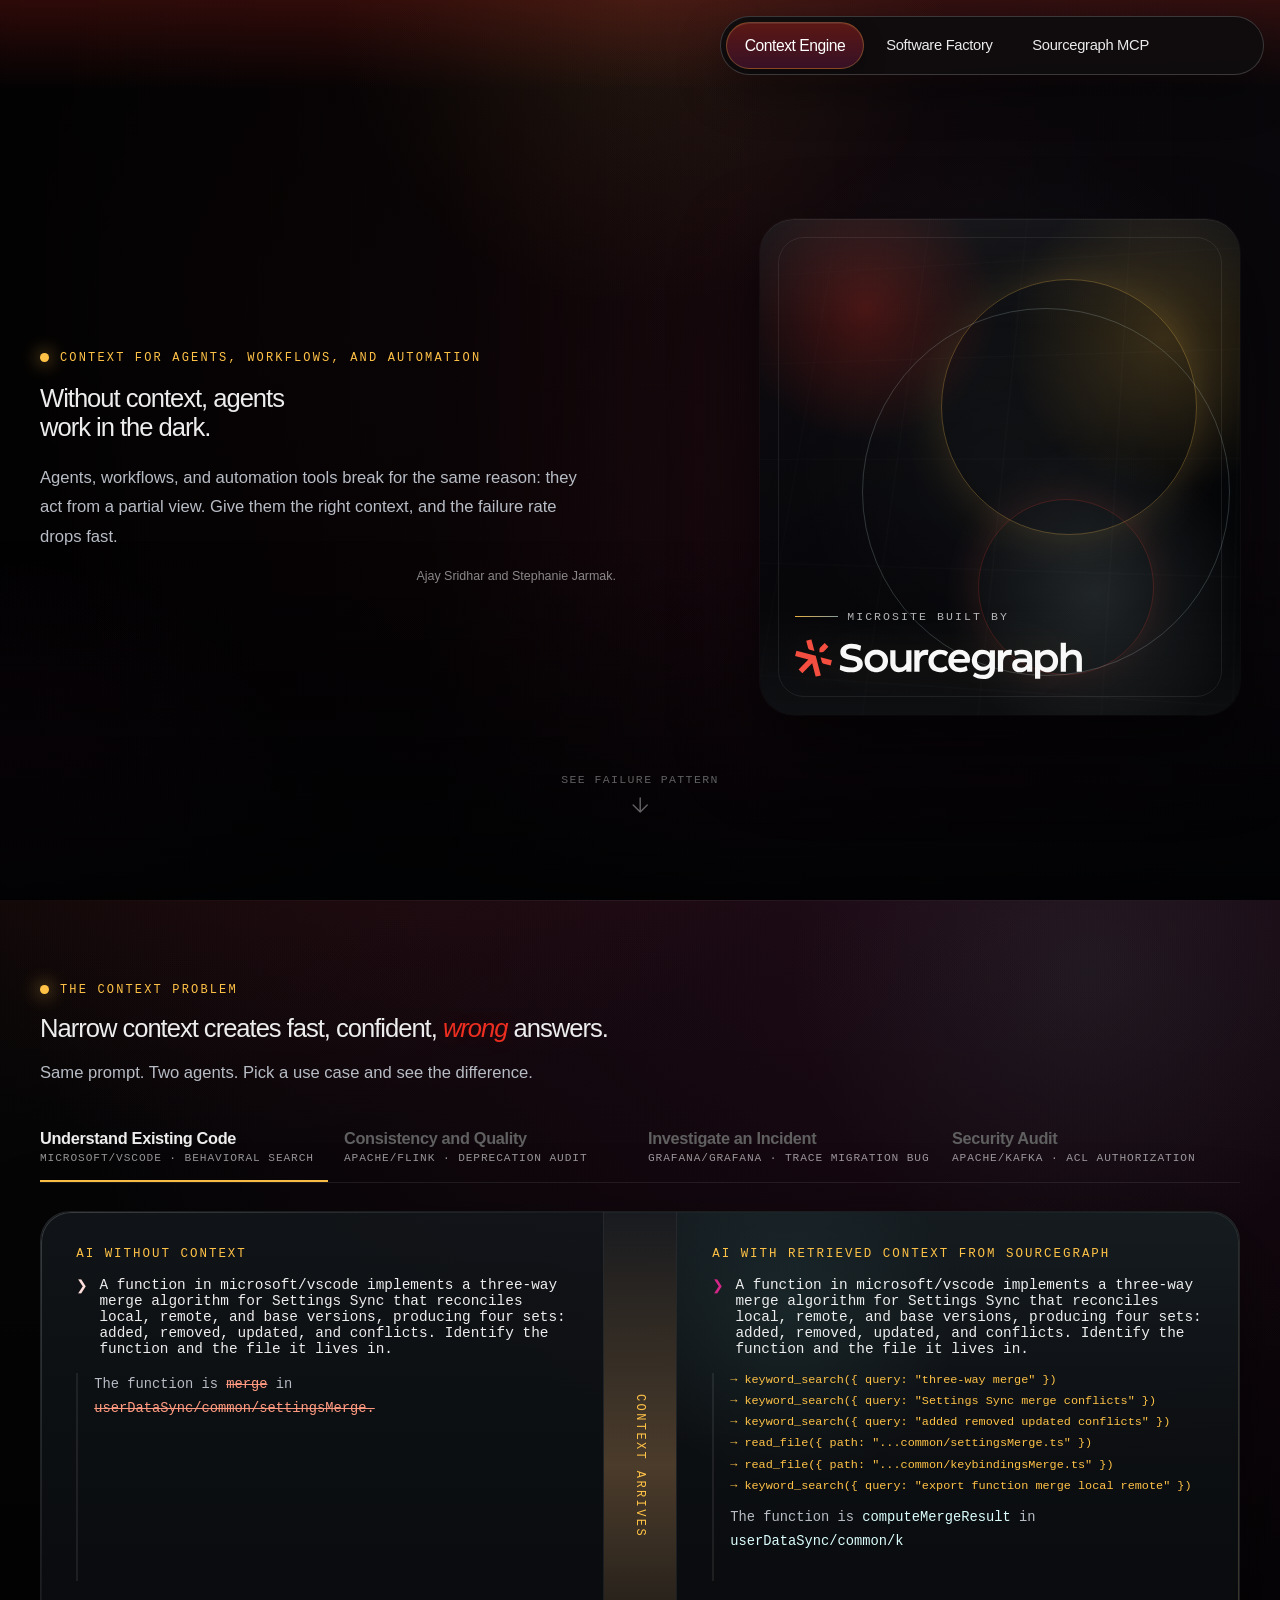
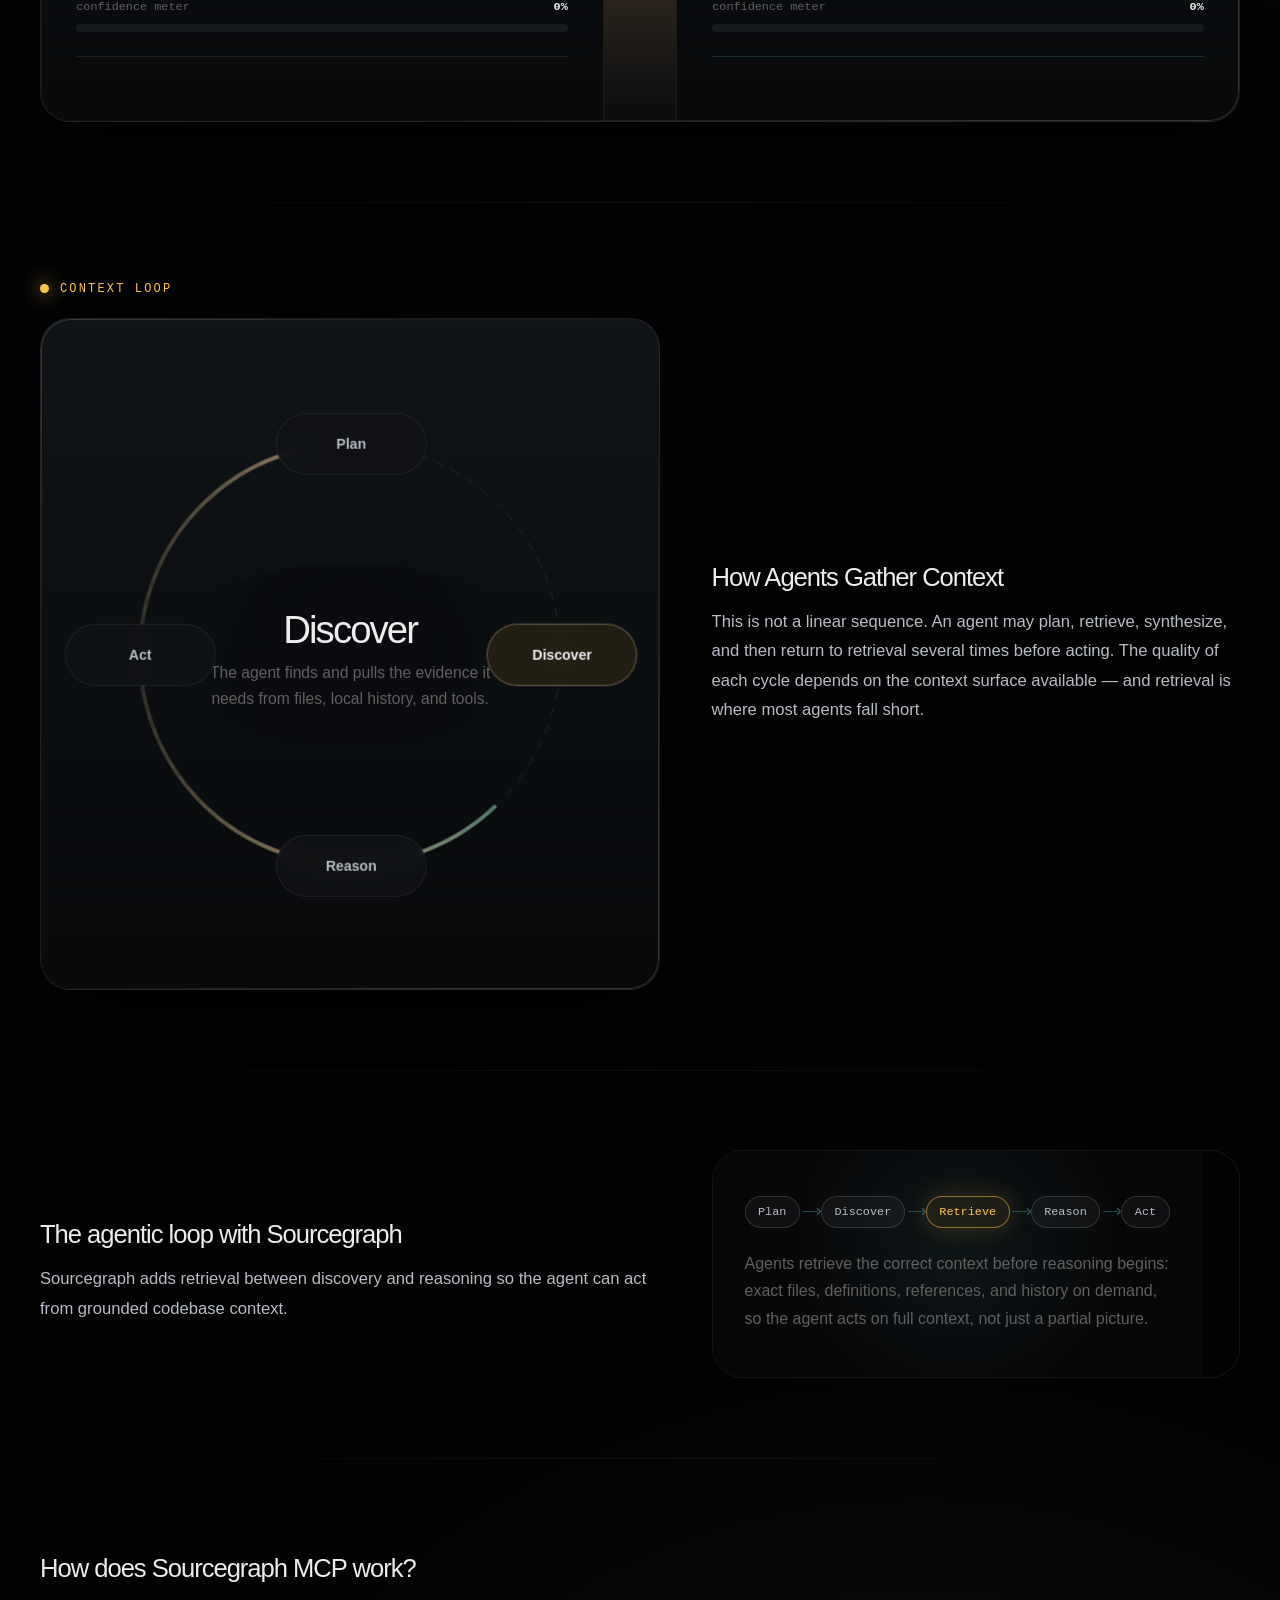
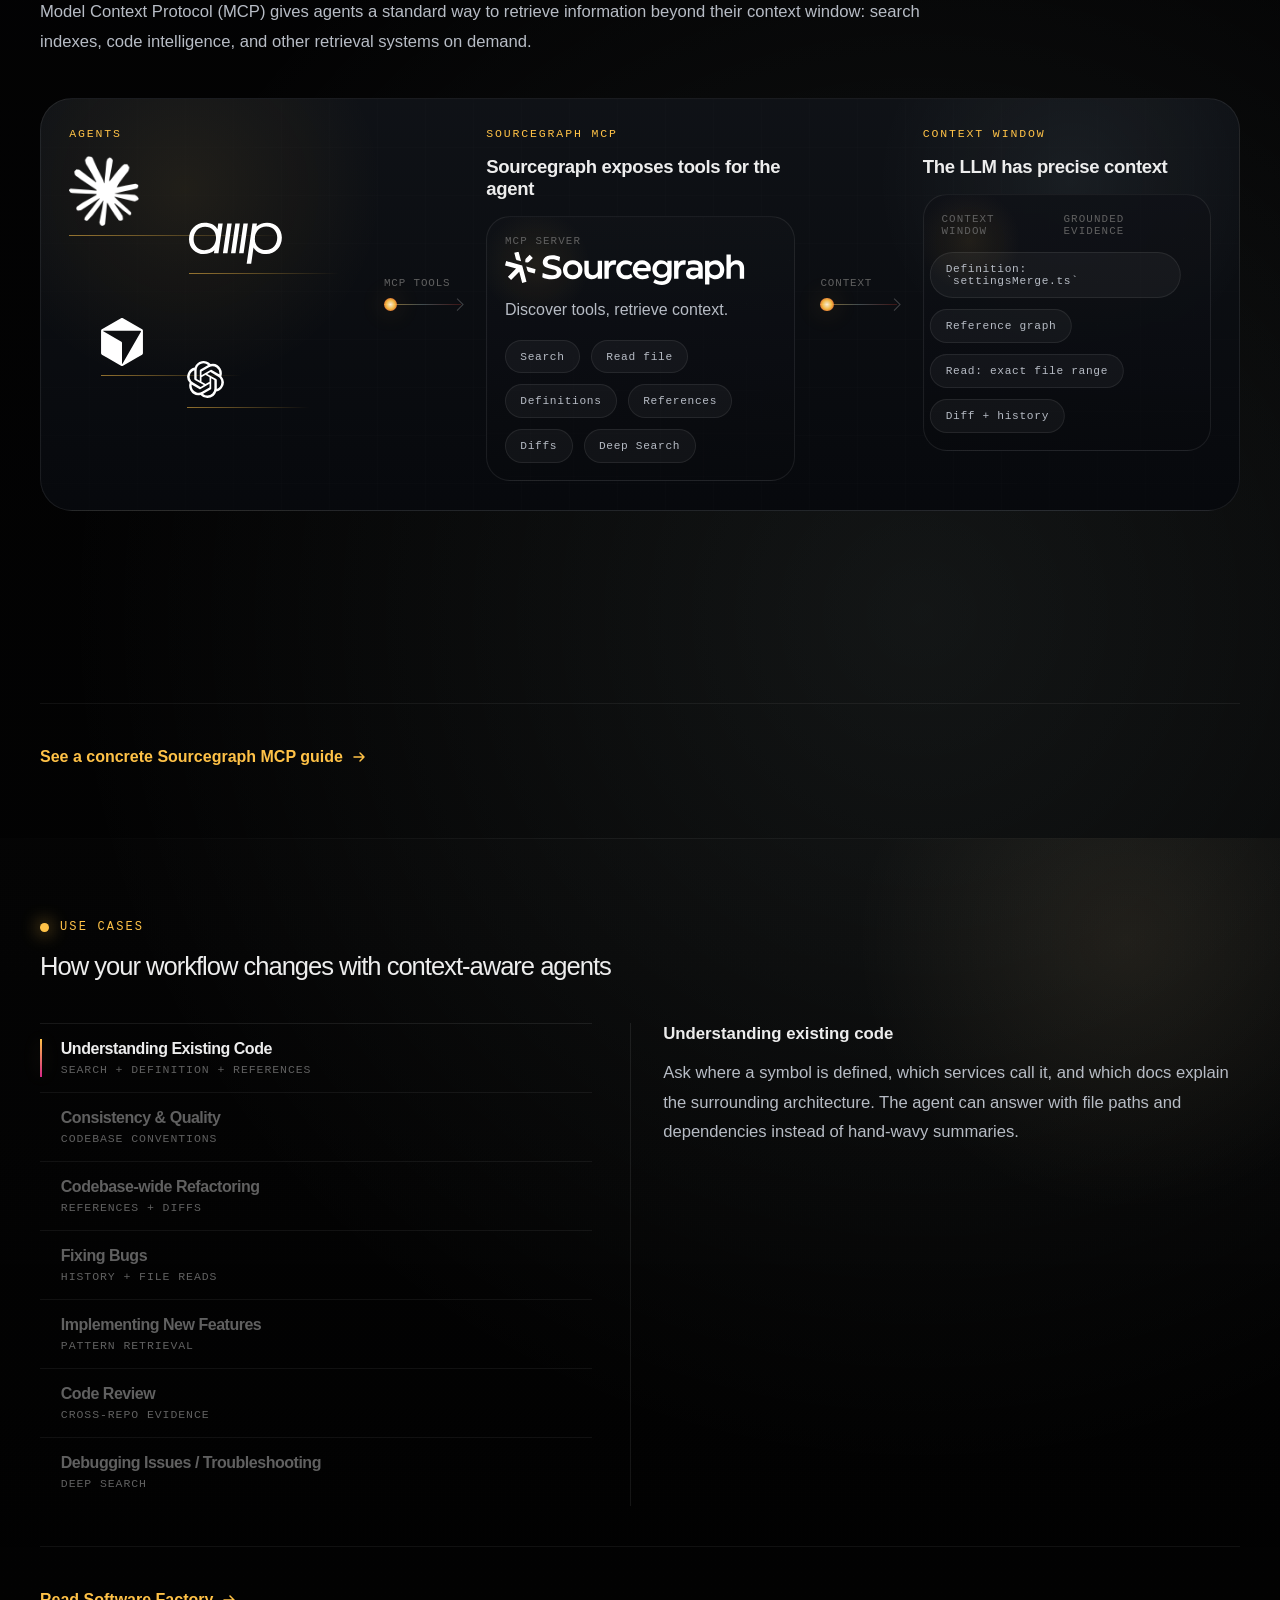
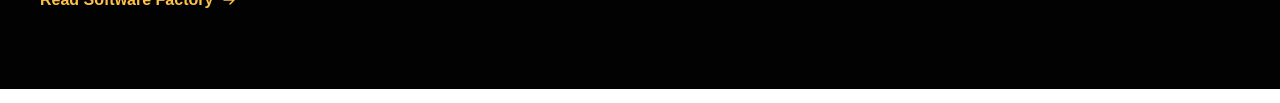
==== commit 471dacd5: "Redo landing page" ====
--- a/index.html
+++ b/index.html
@@ -9,7 +9,7 @@
   <link rel="preconnect" href="https://cdn.prod.website-files.com" crossorigin>
   <link rel="stylesheet" href="./assets/site.css">
 </head>
-<body>
+<body class="landing-page">
   <div class="page-progress" aria-hidden="true"></div>
 
   <div class="site-utility">
@@ -22,7 +22,7 @@
     </nav>
   </div>
 
-  <aside class="chapter-rail" aria-label="Page chapters">
+  <aside class="chapter-rail is-gated-hidden" aria-label="Page chapters" data-chapter-gate="context-problem">
     <span class="chapter-kicker">Chapters</span>
     <a class="chapter-link is-active" href="#context-problem" data-chapter-target="context-problem" aria-current="location">
       <span class="chapter-dot" aria-hidden="true"></span>
@@ -72,37 +72,17 @@
           <p class="hero-support">
             Agents, workflows, and automation tools break for the same reason: they act from a partial view. Give them the right context, and the failure rate drops fast.
           </p>
+          <p class="hero-credit">Ajay Sridhar and Stephanie Jarmak.</p>
         </div>
 
         <div class="hero-demo" aria-hidden="true">
-          <div class="demo-chrome">
-            <span class="demo-dot demo-dot-r"></span>
-            <span class="demo-dot demo-dot-y"></span>
-            <span class="demo-dot demo-dot-g"></span>
-            <span class="demo-chrome-label">agent session · sourcegraph mcp</span>
-          </div>
-          <div class="demo-task">
-            <strong>task:</strong> fix auth regression in checkout flow
-          </div>
-          <div class="demo-stream">
-            <div class="demo-step is-call">tools/list</div>
-            <div class="demo-step is-result">9 tools available</div>
-            <div class="demo-step is-call">keyword_search("auth jwt middleware repo:payments")</div>
-            <div class="demo-step is-result">pkg/auth/middleware.go:47 — AuthMiddleware</div>
-            <div class="demo-step is-call">go_to_definition("AuthMiddleware")</div>
-            <div class="demo-step is-result">validates token vs. JWKS before populating request context</div>
-            <div class="demo-step is-call">find_references("AuthMiddleware")</div>
-            <div class="demo-step is-result">14 callers across checkout, payments, subscriptions</div>
-          </div>
-          <div class="demo-answer-block">
-            Regression in <code>pkg/auth/middleware.go:47</code> — JWKS validation runs before context, but <code>checkout.tsx</code> skips the middleware on redirect paths.
-            <div class="demo-confidence">
-              <span>confidence</span>
-              <div class="demo-confidence-bar">
-                <div class="demo-confidence-fill"></div>
-              </div>
-              <span>94%</span>
-            </div>
+          <div class="hero-sourcegraph-grid"></div>
+          <div class="hero-sourcegraph-orbit hero-sourcegraph-orbit-a"></div>
+          <div class="hero-sourcegraph-orbit hero-sourcegraph-orbit-b"></div>
+          <div class="hero-sourcegraph-orbit hero-sourcegraph-orbit-c"></div>
+          <div class="hero-sourcegraph-copy">
+            <span class="hero-sourcegraph-kicker">Microsite built by</span>
+            <img class="hero-sourcegraph-logo" src="./assets/sourcegraph.svg" alt="Sourcegraph">
           </div>
         </div>
 
@@ -123,9 +103,9 @@
       <div class="container">
         <div class="section-heading reveal">
           <span class="eyebrow">The Context Problem</span>
-          <h2 class="section-title section-title-small statement-title">Narrow context creates fast, confident, wrong answers.</h2>
+          <h2 class="section-title section-title-small statement-title">Narrow context creates fast, confident, <span class="statement-emphasis">wrong</span> answers.</h2>
           <p class="section-copy">
-            The same request produces two very different agents. Pick a use case and watch the difference between an assistant that can only improvise from the open buffer and an agent that can pull precise codebase context from a retrieval layer.
+            Same prompt. Two agents. Pick a use case and see the difference.
           </p>
         </div>
 
@@ -170,10 +150,6 @@
                 </div>
               </div>
             </div>
-
-            <p class="contrast-copy">
-              The agent sees only the files on the local folder. It may hallucinate filenames, symbols, and helper APIs that do not exist and cannot trace blast radius across references, services, or historical changes.
-            </p>
           </article>
 
           <div class="contrast-divider" aria-hidden="true">
@@ -202,199 +178,167 @@
                 </div>
               </div>
             </div>
-
-            <p class="contrast-copy">
-              The agent retrieves real definitions and cross-repo context instead of guessing from a partial view. It reads only the files and line ranges that matter, then grounds its output in code intelligence, history, and the right context.
+          </article>
+        </div>
+
+      </div>
+    </section>
+
+    <div class="section-anchor" id="inside-outside-loop" aria-hidden="true"></div>
+
+    <section class="section loop-section" id="context-loop">
+      <div class="container">
+        <div class="loop-layout">
+          <div class="loop-visual reveal">
+            <span class="eyebrow loop-eyebrow">Context Loop</span>
+            <article class="loop-shell" id="loopShell">
+              <canvas class="loop-canvas" id="loopCanvas" aria-hidden="true"></canvas>
+
+              <div class="loop-core">
+                <p class="loop-stage-title" id="loopStageTitle">Plan</p>
+                <p class="loop-stage-description" id="loopStageDescription">The agent interprets the task and identifies what context is missing.</p>
+              </div>
+
+              <button class="loop-point active" type="button" data-angle="-90" data-title="Plan" data-description="The agent interprets the task and identifies what context is missing before it starts editing or answering.">
+                <strong>Plan</strong>
+              </button>
+              <button class="loop-point" type="button" data-angle="0" data-title="Discover" data-description="The agent finds and pulls the evidence it needs from files, local history, and tools.">
+                <strong>Discover</strong>
+              </button>
+              <button class="loop-point" type="button" data-angle="90" data-title="Reason" data-description="The agent synthesizes that context, decides what to do, and checks for constraints or risks.">
+                <strong>Reason</strong>
+              </button>
+              <button class="loop-point" type="button" data-angle="180" data-title="Act" data-description="The agent produces the output: an answer, code change, workflow step, or automation action grounded in the context it found.">
+                <strong>Act</strong>
+              </button>
+            </article>
+          </div>
+
+          <div class="section-heading reveal">
+            <h2 class="section-title section-title-small statement-title">How Agents Gather Context</h2>
+            <p class="section-copy">
+              This is not a linear sequence. An agent may plan, retrieve, synthesize, and then return to retrieval several times before acting. The quality of each cycle depends on the context surface available — and retrieval is where most agents fall short.
             </p>
-          </article>
-        </div>
-
-      </div>
-    </section>
-
-    <div class="section-anchor" id="inside-outside-loop" aria-hidden="true"></div>
-
-    <section class="section loop-section" id="context-loop">
+          </div>
+        </div>
+      </div>
+    </section>
+
+    <section class="section loop-mcp-section" id="loop-with-mcp">
+      <div class="container">
+        <div class="loop-layout loop-layout-mcp">
+          <div class="section-heading reveal">
+            <h2 class="section-title section-title-small statement-title">The agentic loop with Sourcegraph</h2>
+            <p class="section-copy">
+              Sourcegraph adds retrieval between discovery and reasoning so the agent can act from grounded codebase context.
+            </p>
+          </div>
+
+          <div class="loop-visual reveal">
+            <div class="loop-compare">
+              <div class="loop-compare-col loop-compare-col-lit">
+                <div class="loop-flow">
+                  <div class="loop-flow-node">Plan</div>
+                  <div class="loop-flow-connector loop-flow-connector-lit" aria-hidden="true"></div>
+                  <div class="loop-flow-node">Discover</div>
+                  <div class="loop-flow-connector loop-flow-connector-lit" aria-hidden="true"></div>
+                  <div class="loop-flow-node loop-flow-node-retrieve">Retrieve</div>
+                  <div class="loop-flow-connector loop-flow-connector-lit" aria-hidden="true"></div>
+                  <div class="loop-flow-node">Reason</div>
+                  <div class="loop-flow-connector loop-flow-connector-lit" aria-hidden="true"></div>
+                  <div class="loop-flow-node">Act</div>
+                </div>
+                <p class="loop-advantage-copy">
+                  Agents retrieve the correct context before reasoning begins: exact files, definitions, references, and history on demand, so the agent acts on full context, not just a partial picture.
+                </p>
+              </div>
+            </div>
+          </div>
+        </div>
+
+      </div>
+    </section>
+
+    <section class="section sourcegraph-mcp-section" id="sourcegraph-mcp-works">
       <div class="container">
         <div class="section-heading reveal">
-          <h2 class="section-title section-title-small statement-title">How Agents Gather Context</h2>
+          <h2 class="section-title statement-title">How does Sourcegraph MCP work?</h2>
           <p class="section-copy">
-            This is not a linear sequence. An agent may plan, retrieve, synthesize, and then return to retrieval several times before acting. The quality of each cycle depends on the context surface available — and retrieval is where most agents fall short.
+            Model Context Protocol (MCP) gives agents a standard way to retrieve information beyond their context window: search indexes, code intelligence, and other retrieval systems on demand.
           </p>
-          <a class="text-link" href="./context-problem.html">
-            Read Software Factory
-            <svg width="16" height="16" viewBox="0 0 16 16" fill="none" aria-hidden="true">
-              <path d="M3 8H13M9 4L13 8L9 12" stroke="currentColor" stroke-width="1.5" stroke-linecap="round" stroke-linejoin="round"></path>
-            </svg>
-          </a>
-        </div>
-
-        <div class="loop-layout">
-          <article class="loop-shell reveal" id="loopShell">
-            <canvas class="loop-canvas" id="loopCanvas" aria-hidden="true"></canvas>
-
-            <div class="loop-core">
-              <p class="loop-stage-title" id="loopStageTitle">Plan</p>
-              <p class="loop-stage-description" id="loopStageDescription">The agent interprets the task and identifies what context is missing.</p>
+        </div>
+
+        <div class="mcp-scene reveal" aria-label="Agent to Sourcegraph MCP flow">
+          <div class="mcp-scene-stage">
+            <section class="mcp-host-zone" aria-labelledby="mcpAgentsTitle">
+              <span class="mcp-scene-label" id="mcpAgentsTitle">Agents</span>
+              <ul class="mcp-agent-list" aria-label="Agent hosts from the assets agents directory">
+                <li class="mcp-agent-list-item">
+                  <img class="mcp-agent-logo mcp-agent-logo-claude" src="assets/agents/claude.svg.png" alt="Claude" loading="lazy">
+                </li>
+                <li class="mcp-agent-list-item">
+                  <img class="mcp-agent-logo mcp-agent-logo-amp" src="assets/agents/amp.svg" alt="Amp" loading="lazy">
+                </li>
+                <li class="mcp-agent-list-item">
+                  <img class="mcp-agent-logo mcp-agent-logo-cursor" src="assets/agents/cursor.svg" alt="Cursor" loading="lazy">
+                </li>
+                <li class="mcp-agent-list-item">
+                  <img class="mcp-agent-logo mcp-agent-logo-openai" src="assets/agents/openai.svg" alt="OpenAI" loading="lazy">
+                </li>
+              </ul>
+            </section>
+
+            <div class="mcp-connection mcp-connection-mcp" aria-hidden="true">
+              <span class="mcp-connection-label">MCP Tools</span>
             </div>
 
-            <button class="loop-point active" type="button" data-angle="-90" data-title="Plan" data-description="The agent interprets the task and identifies what context is missing before it starts editing or answering.">
-              <strong>Plan</strong>
-            </button>
-            <button class="loop-point" type="button" data-angle="0" data-title="Discover" data-description="The agent finds and pulls the evidence it needs from files, local history, and tools.">
-              <strong>Discover</strong>
-            </button>
-            <button class="loop-point" type="button" data-angle="90" data-title="Reason" data-description="The agent synthesizes that context, decides what to do, and checks for constraints or risks.">
-              <strong>Reason</strong>
-            </button>
-            <button class="loop-point" type="button" data-angle="180" data-title="Act" data-description="The agent produces the output: an answer, code change, workflow step, or automation action grounded in the context it found.">
-              <strong>Act</strong>
-            </button>
-          </article>
-
-        </div>
-      </div>
-    </section>
-
-    <section class="section protocol-section" id="how-mcp-works">
-      <div class="container">
-        <div class="section-heading reveal">
-          <span class="eyebrow">How MCP Works</span>
-          <h2 class="section-title statement-title">An open protocol for pulling context on demand.</h2>
-          <p class="section-copy">
-            Model Context Protocol gives agents a standard way to retrieve information from outside their immediate context window. Without it, the agent is limited to files on the local disk. With it, the agent can call out to any retrieval server — search indexes, code intelligence backends, databases — and pull exactly the evidence it needs, on demand.
-          </p>
-        </div>
-
-        <div class="protocol-stage reveal" data-tab-group>
-          <div class="protocol-rail" id="protocolRail" aria-label="Agent to codebase flow">
-            <button class="protocol-node is-active" type="button" data-node-index="0">
-              <span class="protocol-node-title">Agent</span>
-              <span class="protocol-node-copy">plans what to ask</span>
-            </button>
-            <button class="protocol-node" type="button" data-node-index="1">
-              <span class="protocol-node-title">MCP Client</span>
-              <span class="protocol-node-copy">list, read, call</span>
-            </button>
-            <button class="protocol-node" type="button" data-node-index="2">
-              <span class="protocol-node-title">MCP Server</span>
-              <span class="protocol-node-copy">capabilities + auth</span>
-            </button>
-            <button class="protocol-node" type="button" data-node-index="3">
-              <span class="protocol-node-title">Retrieval Layer</span>
-              <span class="protocol-node-copy">search, nav, history</span>
-            </button>
-            <button class="protocol-node" type="button" data-node-index="4">
-              <span class="protocol-node-title">Codebase</span>
-              <span class="protocol-node-copy">ground truth</span>
-            </button>
-          </div>
-
-          <div class="protocol-active">
-            <h3 id="protocolTitle">Agent</h3>
-            <p id="protocolText">plans what to ask</p>
-          </div>
-
-          <div class="protocol-facets">
-            <div class="config-tab-row">
-              <button class="config-tab is-active" type="button" data-tab-target="resources">Resources</button>
-              <button class="config-tab" type="button" data-tab-target="tools">Tools</button>
-              <button class="config-tab" type="button" data-tab-target="prompts">Prompts</button>
+            <section class="mcp-sourcegraph-zone" aria-labelledby="mcpSourcegraphTitle">
+              <span class="mcp-scene-label">Sourcegraph MCP</span>
+              <h3 class="mcp-scene-title mcp-sourcegraph-title" id="mcpSourcegraphTitle">Sourcegraph exposes tools for the agent</h3>
+              <div class="mcp-sourcegraph-core">
+                <div class="mcp-sourcegraph-brand">
+                  <span class="mcp-sourcegraph-kicker">MCP Server</span>
+                  <img class="mcp-sourcegraph-logo" src="assets/sourcegraph.svg" alt="Sourcegraph" loading="lazy">
+                  <p>Discover tools, retrieve context.</p>
+                </div>
+                <div class="mcp-tool-cluster" aria-label="Sourcegraph MCP tools">
+                  <span class="mcp-tool-chip">Search</span>
+                  <span class="mcp-tool-chip">Read file</span>
+                  <span class="mcp-tool-chip">Definitions</span>
+                  <span class="mcp-tool-chip">References</span>
+                  <span class="mcp-tool-chip">Diffs</span>
+                  <span class="mcp-tool-chip">Deep Search</span>
+                </div>
+              </div>
+            </section>
+
+            <div class="mcp-connection mcp-connection-evidence" aria-hidden="true">
+              <span class="mcp-connection-label">Context</span>
             </div>
 
-            <div class="facet-panels">
-              <div class="facet-panel is-active" data-tab-panel="resources">
-                <h3>Read-only context</h3>
-                <p>Resources expose structured data to the host: schema-like material, documents, or any other context the agent should be able to read without executing an action.</p>
-              </div>
-              <div class="facet-panel" data-tab-panel="tools">
-                <h3>Executable actions</h3>
-                <p>Tools are the workhorses. The agent lists them, then executes focused actions like repo discovery, code search, file reads, symbol navigation, revision comparison, contributor lookup, or Deep Search.</p>
-              </div>
-              <div class="facet-panel" data-tab-panel="prompts">
-                <h3>Reusable templates</h3>
-                <p>Prompts package guidance and examples so hosts can reuse proven workflows. They help structure the interaction without overloading every request with boilerplate.</p>
-              </div>
-            </div>
-          </div>
-
-        </div>
-      </div>
-    </section>
-
-    <section class="section sourcegraph-mcp-section" id="sourcegraph-mcp-works">
-      <div class="container">
-        <div class="section-heading reveal">
-          <span class="eyebrow">Sourcegraph MCP</span>
-          <h2 class="section-title statement-title">How does Sourcegraph MCP work?</h2>
-        </div>
-
-        <ol class="sgmcp-steps reveal">
-          <li class="sgmcp-step">
-            <span class="sgmcp-num">01</span>
-            <strong>Connect</strong>
-            <p>Your editor connects to Sourcegraph over MCP and negotiates capabilities.</p>
-          </li>
-          <li class="sgmcp-step">
-            <span class="sgmcp-num">02</span>
-            <strong>Discover</strong>
-            <p>The agent lists available tools — search, file reads, definitions, history — before starting.</p>
-          </li>
-          <li class="sgmcp-step">
-            <span class="sgmcp-num">03</span>
-            <strong>Retrieve</strong>
-            <p>It calls only the tools it needs: symbol navigation, references, diffs, Deep Search.</p>
-          </li>
-          <li class="sgmcp-step">
-            <span class="sgmcp-num">04</span>
-            <strong>Focus</strong>
-            <p>Only retrieved evidence enters the reasoning window. No noise, no guesswork.</p>
-          </li>
-        </ol>
-      </div>
-    </section>
-
-    <section class="section loop-mcp-section" id="loop-with-mcp">
-      <div class="container">
-        <div class="section-heading reveal">
-          <h2 class="section-title statement-title">The agentic loop with Sourcegraph MCP</h2>
-          <p class="section-copy">
-            MCP adds a dedicated retrieval step between discovery and reasoning. Without it, the agent falls back to local files, local history, and local grep. With it, the loop can explicitly pull grounded evidence from a retrieval server before deciding what to do.
-          </p>
-        </div>
-
-        <div class="loop-compare reveal">
-          <div class="loop-compare-col">
-            <span class="eyebrow">Without MCP</span>
-            <div class="loop-flow">
-              <div class="loop-flow-node">Plan</div>
-              <div class="loop-flow-connector" aria-hidden="true"></div>
-              <div class="loop-flow-node">Discover</div>
-              <div class="loop-flow-connector" aria-hidden="true"></div>
-              <div class="loop-flow-node">Reason</div>
-              <div class="loop-flow-connector" aria-hidden="true"></div>
-              <div class="loop-flow-node">Act</div>
-            </div>
-            <p class="loop-compare-note">Discovery falls back to local files, local history, and whatever tools exist on the machine.</p>
-          </div>
-
-          <div class="loop-compare-col loop-compare-col-lit">
-            <span class="eyebrow">With MCP</span>
-            <div class="loop-flow">
-              <div class="loop-flow-node">Plan</div>
-              <div class="loop-flow-connector loop-flow-connector-lit" aria-hidden="true"></div>
-              <div class="loop-flow-node">Discover</div>
-              <div class="loop-flow-connector loop-flow-connector-lit" aria-hidden="true"></div>
-              <div class="loop-flow-node loop-flow-node-retrieve">Retrieve</div>
-              <div class="loop-flow-connector loop-flow-connector-lit" aria-hidden="true"></div>
-              <div class="loop-flow-node">Reason</div>
-              <div class="loop-flow-connector loop-flow-connector-lit" aria-hidden="true"></div>
-              <div class="loop-flow-node">Act</div>
-            </div>
-            <p class="loop-compare-note">Discovery can hand off to retrieval, which pulls files, history, symbols, and search evidence from Sourcegraph MCP on demand before reasoning begins.</p>
-          </div>
-        </div>
-
+            <section class="mcp-context-zone" aria-labelledby="mcpContextTitle">
+              <span class="mcp-scene-label">Context Window</span>
+              <h3 class="mcp-scene-title mcp-context-title" id="mcpContextTitle">The LLM has precise context</h3>
+              <div class="mcp-context-shell">
+                <div class="mcp-context-bar">
+                  <span>Context Window</span>
+                  <span>Grounded Evidence</span>
+                </div>
+                <div class="mcp-context-items" aria-hidden="true">
+                  <span class="mcp-context-chip">Definition: `settingsMerge.ts`</span>
+                  <span class="mcp-context-chip">Reference graph</span>
+                  <span class="mcp-context-chip">Read: exact file range</span>
+                  <span class="mcp-context-chip">Diff + history</span>
+                </div>
+              </div>
+            </section>
+          </div>
+        </div>
+      </div>
+    </section>
+
+    <section class="section-compact">
+      <div class="container">
         <div class="loop-mcp-cta reveal">
           <a class="text-link" href="./mcp-guide.html">
             See a concrete Sourcegraph MCP guide
@@ -453,6 +397,15 @@
             </p>
           </article>
         </div>
+
+        <div class="loop-mcp-cta reveal">
+          <a class="text-link" href="./context-problem.html">
+            Read Software Factory
+            <svg width="16" height="16" viewBox="0 0 16 16" fill="none" aria-hidden="true">
+              <path d="M3 8H13M9 4L13 8L9 12" stroke="currentColor" stroke-width="1.5" stroke-linecap="round" stroke-linejoin="round"></path>
+            </svg>
+          </a>
+        </div>
       </div>
     </section>
 
--- a/assets/site.css
+++ b/assets/site.css
@@ -237,6 +237,13 @@
   margin-bottom: 2.6rem;
 }
 
+.problem-section .section-heading,
+.loop-section .section-heading,
+.protocol-section .section-heading,
+.loop-mcp-section .section-heading {
+  max-width: none;
+}
+
 .section-heading.centered {
   margin-left: auto;
   margin-right: auto;
@@ -261,10 +268,16 @@
 
 .statement-title {
   font-family: var(--display);
-  font-size: clamp(1.35rem, 2.3vw, 2rem);
+  font-size: clamp(1.18rem, 2vw, 1.72rem);
   font-weight: 500;
   line-height: 1.15;
   letter-spacing: -0.04em;
+}
+
+.statement-emphasis {
+  color: var(--amber);
+  font-style: italic;
+  text-shadow: 0 0 18px rgba(237, 46, 32, 0.16);
 }
 
 .section-copy,
@@ -1313,34 +1326,35 @@
   top: 50%;
   right: clamp(1rem, 2vw, 2rem);
   z-index: 125;
-  width: 2.7rem;
+  width: 13rem;
   display: grid;
   gap: 0.8rem;
-  padding: 0.9rem 0.3rem 0.9rem 1.1rem;
+  padding: 1rem 0.55rem 1rem 1.1rem;
   border-radius: 28px;
-  border: 1px solid transparent;
-  background: transparent;
-  backdrop-filter: none;
-  box-shadow: none;
-  transform: translateY(-50%);
-  overflow: hidden;
-  transition:
-    width 300ms cubic-bezier(0.34, 1.56, 0.64, 1),
-    padding 300ms ease,
-    border-color 220ms ease,
-    box-shadow 300ms ease;
-}
-
-.chapter-rail:hover {
-  width: 14rem;
-  padding: 1rem 1rem 1rem 1.1rem;
-  border-color: rgba(255, 255, 255, 0.08);
+  border: 1px solid rgba(255, 255, 255, 0.08);
   background:
     linear-gradient(180deg, rgba(14, 14, 16, 0.92), rgba(9, 9, 11, 0.84)),
     radial-gradient(circle at top, rgba(237, 46, 32, 0.12), transparent 34%);
   backdrop-filter: blur(20px);
   box-shadow: 0 26px 80px rgba(0, 0, 0, 0.36);
+  transform: translateY(-50%);
   overflow: visible;
+  transition:
+    opacity 220ms ease,
+    transform 300ms ease,
+    border-color 220ms ease,
+    box-shadow 300ms ease;
+}
+
+.chapter-rail:hover {
+  border-color: rgba(255, 255, 255, 0.12);
+  box-shadow: 0 30px 88px rgba(0, 0, 0, 0.4);
+}
+
+.chapter-rail.is-gated-hidden {
+  opacity: 0;
+  transform: translateY(-50%) translateX(1.2rem);
+  pointer-events: none;
 }
 
 .chapter-rail::before {
@@ -1359,16 +1373,14 @@
   font-size: 0.68rem;
   letter-spacing: 0.18em;
   text-transform: uppercase;
-  opacity: 0;
-  transform: translateX(6px);
+  opacity: 1;
+  transform: none;
   white-space: nowrap;
   transition: opacity 180ms ease, transform 180ms ease;
 }
 
 .chapter-rail:hover .chapter-kicker {
-  opacity: 1;
-  transform: none;
-  transition: opacity 200ms ease 120ms, transform 200ms ease 120ms;
+  transition: opacity 200ms ease, transform 200ms ease;
 }
 
 .chapter-link {
@@ -1399,16 +1411,14 @@
 .chapter-copy {
   display: grid;
   gap: 0.18rem;
-  opacity: 0;
-  transform: translateX(8px);
+  opacity: 1;
+  transform: none;
   white-space: nowrap;
   transition: opacity 150ms ease, transform 150ms ease;
 }
 
 .chapter-rail:hover .chapter-copy {
-  opacity: 1;
-  transform: none;
-  transition: opacity 220ms ease 150ms, transform 220ms ease 150ms;
+  transition: opacity 220ms ease, transform 220ms ease;
 }
 
 .chapter-index {
@@ -1450,6 +1460,11 @@
   position: relative;
   min-height: clamp(38rem, 88svh, 54rem);
   overflow: clip;
+}
+
+.landing-page .hero,
+.landing-page .hero-layout {
+  min-height: 100svh;
 }
 
 .hero::before {
@@ -1498,7 +1513,7 @@
   margin: 1.1rem 0 0;
   max-width: 20ch;
   font-family: var(--display);
-  font-size: clamp(1.35rem, 2.3vw, 2rem);
+  font-size: clamp(1.18rem, 2vw, 1.72rem);
   font-weight: 500;
   line-height: 1.15;
   letter-spacing: -0.04em;
@@ -1511,6 +1526,16 @@
 .hero-support {
   margin-top: 1.25rem;
   max-width: 34rem;
+}
+
+.hero-credit {
+  margin: 0.95rem 0 0 auto;
+  max-width: 31rem;
+  color: rgba(237, 237, 237, 0.56);
+  font-size: 0.78rem;
+  font-weight: 400;
+  line-height: 1.55;
+  text-align: right;
 }
 
 .hero-scroll-action {
@@ -1584,151 +1609,157 @@
 .hero-demo {
   position: relative;
   z-index: 3;
-  width: min(28rem, 100%);
+  width: min(30rem, 100%);
+  min-height: 31rem;
   flex-shrink: 0;
-  border-radius: var(--radius-sm);
-  border: 1px solid rgba(255, 255, 255, 0.1);
-  background: rgba(8, 10, 14, 0.84);
-  backdrop-filter: blur(24px);
+  display: flex;
+  align-items: flex-end;
+  padding: 2.2rem;
+  border-radius: calc(var(--radius) + 4px);
+  background:
+    radial-gradient(circle at 22% 18%, rgba(237, 46, 32, 0.26), transparent 24%),
+    radial-gradient(circle at 84% 24%, rgba(255, 194, 71, 0.2), transparent 28%),
+    radial-gradient(circle at 70% 76%, rgba(220, 254, 254, 0.12), transparent 30%),
+    linear-gradient(145deg, rgba(14, 14, 18, 0.72), rgba(7, 8, 11, 0.92) 42%, rgba(3, 4, 6, 0.98) 100%);
   box-shadow:
     0 32px 80px rgba(0, 0, 0, 0.6),
     0 0 0 1px rgba(255, 255, 255, 0.04),
     inset 0 1px 0 rgba(255, 255, 255, 0.06);
   overflow: hidden;
-}
-
-.demo-chrome {
-  display: flex;
+  isolation: isolate;
+}
+
+.hero-demo::before {
+  content: "";
+  position: absolute;
+  inset: 0;
+  background:
+    linear-gradient(180deg, rgba(255, 255, 255, 0.05), transparent 22%, transparent 78%, rgba(255, 255, 255, 0.04)),
+    radial-gradient(circle at 50% 50%, rgba(255, 255, 255, 0.03), transparent 60%);
+  pointer-events: none;
+}
+
+.hero-demo::after {
+  content: "";
+  position: absolute;
+  inset: 1.15rem;
+  border-radius: calc(var(--radius) - 4px);
+  border: 1px solid rgba(255, 255, 255, 0.08);
+  pointer-events: none;
+}
+
+.hero-sourcegraph-grid {
+  position: absolute;
+  inset: -12%;
+  background-image:
+    linear-gradient(rgba(255, 255, 255, 0.08) 1px, transparent 1px),
+    linear-gradient(90deg, rgba(255, 255, 255, 0.08) 1px, transparent 1px);
+  background-size: 6.25rem 6.25rem;
+  opacity: 0.18;
+  transform: perspective(1000px) rotateY(-16deg) rotateX(20deg) scale(1.14);
+  transform-origin: center;
+  mask-image: radial-gradient(circle at 54% 48%, black 24%, rgba(0, 0, 0, 0.75) 52%, transparent 82%);
+  animation: sourcegraphGridDrift 18s linear infinite;
+}
+
+.hero-sourcegraph-orbit {
+  position: absolute;
+  border-radius: 999px;
+  border: 1px solid rgba(255, 255, 255, 0.14);
+  mix-blend-mode: screen;
+  animation: sourcegraphOrbit 10s ease-in-out infinite;
+}
+
+.hero-sourcegraph-orbit-a {
+  top: 12%;
+  right: 9%;
+  width: 16rem;
+  height: 16rem;
+  border-color: rgba(255, 194, 71, 0.28);
+  box-shadow: 0 0 40px rgba(255, 194, 71, 0.16);
+}
+
+.hero-sourcegraph-orbit-b {
+  top: 18%;
+  right: 2%;
+  width: 23rem;
+  height: 23rem;
+  border-color: rgba(220, 254, 254, 0.18);
+  animation-delay: -3.2s;
+}
+
+.hero-sourcegraph-orbit-c {
+  bottom: 8%;
+  right: 18%;
+  width: 11rem;
+  height: 11rem;
+  border-color: rgba(237, 46, 32, 0.22);
+  box-shadow: 0 0 34px rgba(237, 46, 32, 0.12);
+  animation-delay: -5.5s;
+}
+
+.hero-sourcegraph-copy {
+  position: relative;
+  z-index: 2;
+  max-width: 22rem;
+}
+
+.hero-sourcegraph-kicker {
+  display: inline-flex;
   align-items: center;
-  gap: 0.45rem;
-  padding: 0.72rem 1rem;
-  border-bottom: 1px solid rgba(255, 255, 255, 0.07);
-  background: rgba(255, 255, 255, 0.02);
-}
-
-.demo-dot {
-  width: 0.56rem;
-  height: 0.56rem;
-  border-radius: 50%;
-}
-
-.demo-dot-r { background: #ff5f57; }
-.demo-dot-y { background: #ffbd2e; }
-.demo-dot-g { background: #28c840; }
-
-.demo-chrome-label {
-  margin-left: 0.6rem;
+  gap: 0.55rem;
+  color: rgba(237, 237, 237, 0.74);
   font-family: var(--mono);
-  font-size: 0.7rem;
-  color: var(--text-soft);
-  letter-spacing: 0.04em;
-}
-
-.demo-task {
-  padding: 0.65rem 1rem;
-  border-bottom: 1px solid rgba(255, 255, 255, 0.06);
-  font-family: var(--mono);
-  font-size: 0.73rem;
-  color: var(--text-soft);
-}
-
-.demo-task strong {
-  color: var(--text-dim);
-}
-
-.demo-stream {
-  padding: 0.8rem 1rem 0.5rem;
-  display: grid;
-  gap: 0.38rem;
-}
-
-.demo-step {
-  opacity: 0;
-  transform: translateY(5px);
-  font-family: var(--mono);
-  font-size: 0.74rem;
-  line-height: 1.5;
-  animation-fill-mode: forwards;
-  animation-timing-function: ease;
-  animation-duration: 0.22s;
-  animation-name: demoFadeUp;
-}
-
-.demo-step.is-call {
-  color: var(--gold);
-}
-
-.demo-step.is-result {
-  padding-left: 1rem;
-  color: var(--text-soft);
-}
-
-.demo-step.is-result::before {
-  content: "→ ";
-  color: #69d9d0;
-}
-
-.demo-step:nth-child(1) { animation-delay: 0.5s; }
-.demo-step:nth-child(2) { animation-delay: 1.1s; }
-.demo-step:nth-child(3) { animation-delay: 1.7s; }
-.demo-step:nth-child(4) { animation-delay: 2.4s; }
-.demo-step:nth-child(5) { animation-delay: 3.0s; }
-.demo-step:nth-child(6) { animation-delay: 3.6s; }
-.demo-step:nth-child(7) { animation-delay: 4.2s; }
-.demo-step:nth-child(8) { animation-delay: 4.8s; }
-
-.demo-answer-block {
-  margin: 0.6rem 1rem 1rem;
-  padding: 0.75rem;
-  border-radius: 10px;
-  border: 1px solid rgba(105, 217, 208, 0.18);
-  background: rgba(105, 217, 208, 0.04);
-  font-family: var(--mono);
-  font-size: 0.73rem;
-  color: var(--text-dim);
-  line-height: 1.65;
-  opacity: 0;
-  transform: translateY(5px);
-  animation: demoFadeUp 0.3s ease forwards 5.6s;
-}
-
-.demo-answer-block code {
-  color: var(--ice);
-}
-
-.demo-confidence {
-  margin-top: 0.65rem;
-  display: flex;
-  align-items: center;
-  gap: 0.6rem;
-  font-size: 0.69rem;
-  color: var(--text-soft);
-}
-
-.demo-confidence-bar {
-  flex: 1;
-  height: 3px;
-  border-radius: 999px;
-  background: rgba(255, 255, 255, 0.08);
-  overflow: hidden;
-}
-
-.demo-confidence-fill {
-  height: 100%;
-  width: 94%;
-  border-radius: inherit;
-  background: linear-gradient(90deg, var(--gold), #69d9d0);
-  transform: scaleX(0);
-  transform-origin: left;
-  animation: confidenceExpand 1.1s ease forwards 6.4s;
-}
-
-@keyframes demoFadeUp {
-  to { opacity: 1; transform: none; }
-}
-
-@keyframes confidenceExpand {
-  to { transform: scaleX(1); }
+  font-size: 0.72rem;
+  letter-spacing: 0.18em;
+  text-transform: uppercase;
+}
+
+.hero-sourcegraph-kicker::before {
+  content: "";
+  width: 2.7rem;
+  height: 1px;
+  background: linear-gradient(90deg, rgba(255, 194, 71, 0.9), rgba(220, 254, 254, 0.6));
+}
+
+.hero-sourcegraph-logo {
+  display: block;
+  width: clamp(12rem, 28vw, 18rem);
+  margin-top: 1rem;
+  filter:
+    drop-shadow(0 0 44px rgba(255, 255, 255, 0.08))
+    drop-shadow(0 0 18px rgba(255, 194, 71, 0.08));
+}
+
+.hero-sourcegraph-note {
+  margin: 1rem 0 0;
+  max-width: 21rem;
+  color: rgba(237, 237, 237, 0.72);
+  font-size: 0.98rem;
+  line-height: 1.7;
+}
+
+@keyframes sourcegraphGridDrift {
+  0% {
+    transform: perspective(1000px) rotateY(-16deg) rotateX(20deg) scale(1.14) translate3d(-1.1rem, 0.8rem, 0);
+  }
+  50% {
+    transform: perspective(1000px) rotateY(-13deg) rotateX(18deg) scale(1.1) translate3d(0.8rem, -0.6rem, 0);
+  }
+  100% {
+    transform: perspective(1000px) rotateY(-16deg) rotateX(20deg) scale(1.14) translate3d(-1.1rem, 0.8rem, 0);
+  }
+}
+
+@keyframes sourcegraphOrbit {
+  0%, 100% {
+    transform: translate3d(0, 0, 0) scale(1);
+    opacity: 0.84;
+  }
+  50% {
+    transform: translate3d(0.35rem, -0.55rem, 0) scale(1.03);
+    opacity: 1;
+  }
 }
 
 .hero-stage {
@@ -1977,8 +2008,9 @@
 .question-bar {
   display: grid;
   grid-template-columns: repeat(4, minmax(0, 1fr));
-  gap: 0.85rem;
-  margin-bottom: 1.5rem;
+  gap: 1rem;
+  margin-bottom: 1.75rem;
+  border-bottom: 1px solid rgba(255, 255, 255, 0.08);
 }
 
 .question-pill {
@@ -1986,28 +2018,34 @@
   flex-direction: column;
   align-items: flex-start;
   gap: 0.28rem;
-  min-height: 5.1rem;
-  padding: 1rem 1rem 0.95rem;
-  border: 1px solid rgba(255, 255, 255, 0.08);
-  border-radius: 22px;
-  background: linear-gradient(180deg, rgba(255, 255, 255, 0.035), rgba(255, 255, 255, 0.015));
-  color: var(--text-dim);
+  min-height: 0;
+  padding: 0 0 0.95rem;
+  border: 0;
+  border-bottom: 2px solid transparent;
+  border-radius: 0;
+  background: transparent;
+  color: var(--text-soft);
   text-align: left;
   cursor: pointer;
 }
 
+.question-pill:hover {
+  transform: none;
+  color: var(--text);
+  border-bottom-color: rgba(255, 255, 255, 0.18);
+}
+
 .question-pill.is-active {
   color: var(--text);
-  border-color: rgba(255, 182, 105, 0.38);
-  background:
-    linear-gradient(180deg, rgba(255, 194, 71, 0.14), rgba(255, 255, 255, 0.03)),
-    rgba(12, 12, 14, 0.9);
-  box-shadow: inset 0 1px 0 rgba(255, 255, 255, 0.08), 0 16px 36px rgba(0, 0, 0, 0.24);
+  border-bottom-color: var(--gold);
+  background: transparent;
+  box-shadow: none;
 }
 
 .question-pill-title {
-  font-size: 1rem;
-  font-weight: 700;
+  font-family: var(--display);
+  font-size: 1.02rem;
+  font-weight: 600;
   letter-spacing: -0.02em;
 }
 
@@ -2335,7 +2373,7 @@
 .protocol-node-title {
   display: block;
   font-family: var(--display);
-  font-size: 1rem;
+  font-size: clamp(0.86rem, 1.55vw, 1.12rem);
   font-weight: 700;
   letter-spacing: -0.03em;
 }
@@ -2364,12 +2402,20 @@
   text-transform: uppercase;
 }
 
-.protocol-active h3,
 .facet-panel h3,
 .workbench-panel h3 {
   margin: 0 0 0.8rem;
+  font-family: var(--body);
+  font-size: 1rem;
+  font-weight: 700;
+  line-height: 1.35;
+  letter-spacing: -0.02em;
+}
+
+.protocol-active h3 {
+  margin: 0 0 0.8rem;
   font-family: var(--display);
-  font-size: clamp(1.5rem, 2.6vw, 2.3rem);
+  font-size: clamp(1.18rem, 2vw, 1.72rem);
   line-height: 1.02;
   letter-spacing: -0.04em;
 }
@@ -2440,15 +2486,460 @@
   line-height: 1.72;
 }
 
+.mcp-scene {
+  display: grid;
+  gap: 1.25rem;
+}
+
+.mcp-scene-stage {
+  position: relative;
+  display: grid;
+  grid-template-columns: minmax(0, 1.05fr) auto minmax(0, 1.12fr) auto minmax(18rem, 0.92fr);
+  align-items: center;
+  gap: clamp(1rem, 2vw, 1.8rem);
+  padding: clamp(1.4rem, 2.2vw, 2rem);
+  border: 1px solid rgba(255, 255, 255, 0.08);
+  border-radius: 32px;
+  background:
+    radial-gradient(circle at 12% 22%, rgba(255, 194, 71, 0.08), transparent 18%),
+    radial-gradient(circle at 86% 20%, rgba(220, 254, 254, 0.06), transparent 18%),
+    linear-gradient(180deg, rgba(16, 19, 24, 0.94), rgba(7, 9, 13, 0.97));
+  overflow: hidden;
+}
+
+.mcp-scene-stage::before {
+  content: "";
+  position: absolute;
+  inset: 0;
+  background:
+    linear-gradient(rgba(255, 255, 255, 0.025) 1px, transparent 1px),
+    linear-gradient(90deg, rgba(255, 255, 255, 0.025) 1px, transparent 1px);
+  background-size: 3rem 3rem;
+  opacity: 0.4;
+  pointer-events: none;
+}
+
+.mcp-host-zone,
+.mcp-sourcegraph-zone,
+.mcp-context-zone {
+  position: relative;
+  z-index: 1;
+  display: grid;
+  gap: 1rem;
+  align-self: start;
+}
+
+.mcp-scene-label {
+  color: var(--gold);
+  font-family: var(--mono);
+  font-size: 0.72rem;
+  letter-spacing: 0.16em;
+  text-transform: uppercase;
+}
+
+.mcp-scene-title {
+  margin: 0;
+  font-family: var(--display);
+  font-size: clamp(1.1rem, 1.9vw, 1.55rem);
+  line-height: 1.08;
+  letter-spacing: -0.04em;
+}
+
+.mcp-context-title {
+  font-family: var(--sans);
+  font-weight: 700;
+  font-size: clamp(0.98rem, 1.45vw, 1.24rem);
+  line-height: 1.18;
+  letter-spacing: -0.02em;
+}
+
+.mcp-sourcegraph-title {
+  font-family: var(--sans);
+  font-weight: 700;
+  font-size: clamp(0.98rem, 1.45vw, 1.24rem);
+  line-height: 1.18;
+  letter-spacing: -0.02em;
+}
+
+.mcp-agent-list {
+  position: relative;
+  display: block;
+  min-height: 19rem;
+  margin: 0;
+  padding: 0;
+  list-style: none;
+}
+
+.mcp-agent-list-item {
+  position: absolute;
+  display: flex;
+  align-items: center;
+  justify-content: flex-start;
+  padding: 0;
+  background: none;
+  animation: mcpHostFloat 6s ease-in-out infinite;
+}
+
+.mcp-agent-list-item::after {
+  content: "";
+  position: absolute;
+  left: 0;
+  right: auto;
+  bottom: -0.65rem;
+  width: 100%;
+  height: 1px;
+  background: linear-gradient(90deg, rgba(255, 194, 71, 0.55), rgba(255, 255, 255, 0));
+  transform-origin: left center;
+  animation: mcpAgentLineSweep 5.2s ease-in-out infinite;
+}
+
+.mcp-agent-list-item:nth-child(1) {
+  top: 0;
+  left: 0;
+  width: 13.5rem;
+}
+
+.mcp-agent-list-item:nth-child(2) { animation-delay: -1.4s; }
+.mcp-agent-list-item:nth-child(2)::after { animation-delay: -0.9s; }
+.mcp-agent-list-item:nth-child(2) {
+  top: 3.7rem;
+  right: 1.2rem;
+  width: 9.4rem;
+}
+
+.mcp-agent-list-item:nth-child(3) { animation-delay: -2.8s; }
+.mcp-agent-list-item:nth-child(3)::after { animation-delay: -1.8s; }
+.mcp-agent-list-item:nth-child(3) {
+  top: 10.1rem;
+  left: 2rem;
+  width: 8.8rem;
+}
+
+.mcp-agent-list-item:nth-child(4) { animation-delay: -4.2s; }
+.mcp-agent-list-item:nth-child(4)::after { animation-delay: -2.7s; }
+.mcp-agent-list-item:nth-child(4) {
+  top: 12.8rem;
+  right: 3.1rem;
+  width: 7.6rem;
+}
+
+.mcp-agent-logo {
+  display: block;
+  width: 100%;
+  max-width: 100%;
+  height: auto;
+  max-height: 3.25rem;
+  object-fit: contain;
+  object-position: left center;
+  filter: brightness(0) invert(1);
+  transform-origin: left center;
+  animation: mcpAgentLogoBreathe 4.8s ease-in-out infinite;
+}
+
+.mcp-agent-logo-claude {
+  max-height: 4.35rem;
+}
+
+.mcp-agent-logo-amp,
+.mcp-agent-logo-cursor {
+  max-height: 3rem;
+}
+
+.mcp-agent-logo-openai {
+  max-height: 2.3rem;
+}
+
+.mcp-agent-node,
+.mcp-sourcegraph-core,
+.mcp-context-shell {
+  position: relative;
+  padding: 1.1rem;
+  border-radius: 24px;
+  border: 1px solid rgba(255, 255, 255, 0.08);
+  background:
+    radial-gradient(circle at 16% 18%, rgba(255, 194, 71, 0.08), transparent 16%),
+    linear-gradient(180deg, rgba(16, 18, 23, 0.92), rgba(8, 10, 14, 0.95));
+  overflow: hidden;
+}
+
+.mcp-agent-node::before,
+.mcp-sourcegraph-core::before,
+.mcp-context-shell::before {
+  content: "";
+  position: absolute;
+  inset: 0;
+  background:
+    linear-gradient(rgba(255, 255, 255, 0.024) 1px, transparent 1px),
+    linear-gradient(90deg, rgba(255, 255, 255, 0.024) 1px, transparent 1px);
+  background-size: 2.7rem 2.7rem;
+  opacity: 0.34;
+  pointer-events: none;
+}
+
+.mcp-agent-node-label,
+.mcp-sourcegraph-kicker,
+.mcp-context-bar {
+  position: relative;
+  z-index: 1;
+  color: var(--text-soft);
+  font-family: var(--mono);
+  font-size: 0.68rem;
+  letter-spacing: 0.1em;
+  text-transform: uppercase;
+}
+
+.mcp-agent-node p,
+.mcp-sourcegraph-brand p {
+  position: relative;
+  z-index: 1;
+  margin: 0.42rem 0 0;
+  color: var(--text-dim);
+  line-height: 1.68;
+}
+
+.mcp-sourcegraph-core {
+  display: grid;
+  gap: 1rem;
+}
+
+.mcp-sourcegraph-brand {
+  position: relative;
+  z-index: 1;
+  display: grid;
+  gap: 0.28rem;
+}
+
+.mcp-sourcegraph-logo {
+  display: block;
+  width: auto;
+  max-width: min(100%, 15rem);
+  height: 2.15rem;
+  filter: brightness(0) invert(1);
+}
+
+.mcp-tool-cluster {
+  position: relative;
+  z-index: 1;
+  display: flex;
+  flex-wrap: wrap;
+  gap: 0.68rem;
+}
+
+.mcp-tool-chip,
+.mcp-context-chip {
+  display: inline-flex;
+  align-items: center;
+  justify-content: center;
+  padding: 0.62rem 0.9rem;
+  border-radius: 999px;
+  border: 1px solid rgba(255, 255, 255, 0.08);
+  background: rgba(255, 255, 255, 0.04);
+  color: var(--text-dim);
+  font-family: var(--mono);
+  font-size: 0.7rem;
+  letter-spacing: 0.06em;
+}
+
+.mcp-tool-chip {
+  animation: mcpToolPulse 3.8s ease-in-out infinite;
+}
+
+.mcp-tool-chip:nth-child(2) { animation-delay: -0.35s; }
+.mcp-tool-chip:nth-child(3) { animation-delay: -0.7s; }
+.mcp-tool-chip:nth-child(4) { animation-delay: -1.05s; }
+.mcp-tool-chip:nth-child(5) { animation-delay: -1.4s; }
+.mcp-tool-chip:nth-child(6) { animation-delay: -1.75s; }
+
+.mcp-connection {
+  position: relative;
+  z-index: 1;
+  align-self: center;
+  min-width: clamp(4.5rem, 6vw, 6.5rem);
+  height: 1px;
+  background: linear-gradient(90deg, rgba(255, 194, 71, 0.54), rgba(220, 254, 254, 0.26), rgba(237, 46, 32, 0.22));
+}
+
+.mcp-connection::before {
+  content: "";
+  position: absolute;
+  top: -0.38rem;
+  left: 0;
+  width: 0.82rem;
+  height: 0.82rem;
+  border-radius: 999px;
+  background: radial-gradient(circle, rgba(255, 245, 224, 0.95) 0%, rgba(255, 194, 71, 0.94) 48%, rgba(237, 46, 32, 0.82) 100%);
+  box-shadow: 0 0 26px rgba(255, 194, 71, 0.24);
+  animation: mcpBridgeTravel 3.2s ease-in-out infinite;
+}
+
+.mcp-connection::after {
+  content: "";
+  position: absolute;
+  right: -0.08rem;
+  top: -0.25rem;
+  width: 0.55rem;
+  height: 0.55rem;
+  border-top: 1px solid rgba(255, 255, 255, 0.22);
+  border-right: 1px solid rgba(255, 255, 255, 0.22);
+  transform: rotate(45deg);
+}
+
+.mcp-connection-label {
+  position: absolute;
+  top: -1.65rem;
+  left: 0;
+  white-space: nowrap;
+  color: var(--text-soft);
+  font-family: var(--mono);
+  font-size: 0.68rem;
+  letter-spacing: 0.08em;
+  text-transform: uppercase;
+}
+
+.mcp-context-bar {
+  display: flex;
+  align-items: center;
+  justify-content: space-between;
+  gap: 1rem;
+}
+
+.mcp-context-items {
+  position: relative;
+  z-index: 1;
+  display: grid;
+  gap: 0.7rem;
+  margin-top: 0.95rem;
+}
+
+.mcp-context-chip {
+  width: fit-content;
+  transform: translateX(-0.7rem);
+  animation: mcpEvidenceIn 4.8s ease-in-out infinite;
+}
+
+.mcp-context-chip:nth-child(2) { animation-delay: -0.8s; }
+.mcp-context-chip:nth-child(3) { animation-delay: -1.6s; }
+.mcp-context-chip:nth-child(4) { animation-delay: -2.4s; }
+
+.mcp-scene-summary {
+  margin: 0;
+  max-width: 58rem;
+  color: var(--text-dim);
+  line-height: 1.7;
+}
+
+@keyframes mcpHostFloat {
+  0%, 100% {
+    transform: translate3d(0, 0, 0);
+  }
+  50% {
+    transform: translate3d(0, -0.35rem, 0);
+  }
+}
+
+@keyframes mcpAgentLineSweep {
+  0%, 100% {
+    transform: scaleX(0.24);
+    opacity: 0.35;
+  }
+  50% {
+    transform: scaleX(1);
+    opacity: 0.92;
+  }
+}
+
+@keyframes mcpAgentLogoBreathe {
+  0%, 100% {
+    transform: scale(1);
+    opacity: 0.9;
+  }
+  50% {
+    transform: scale(1.03);
+    opacity: 1;
+  }
+}
+
+@keyframes mcpToolPulse {
+  0%, 100% {
+    background: rgba(255, 255, 255, 0.04);
+    border-color: rgba(255, 255, 255, 0.08);
+  }
+  50% {
+    background: rgba(255, 194, 71, 0.09);
+    border-color: rgba(255, 194, 71, 0.2);
+  }
+}
+
+@keyframes mcpEvidenceIn {
+  0%, 100% {
+    opacity: 0.42;
+    transform: translateX(-0.7rem);
+  }
+  50% {
+    opacity: 1;
+    transform: translateX(0);
+  }
+}
+
+@keyframes mcpBridgeTravel {
+  0%, 100% {
+    transform: translateX(0) scale(0.92);
+  }
+  50% {
+    transform: translateX(calc(100% - 0.8rem)) scale(1);
+  }
+}
+
+@keyframes mcpBridgeTravelVertical {
+  0%, 100% {
+    transform: translateY(0) scale(0.92);
+  }
+  50% {
+    transform: translateY(calc(100% - 0.8rem)) scale(1);
+  }
+}
+
 .loop-layout {
-  display: flex;
-  justify-content: center;
+  display: grid;
+  grid-template-columns: minmax(0, 1.08fr) minmax(18rem, 0.92fr);
+  align-items: center;
+  gap: clamp(2rem, 4vw, 4rem);
+}
+
+.loop-visual {
+  display: grid;
+  align-content: start;
+  gap: 1.4rem;
+}
+
+.loop-layout .section-heading {
+  margin: 0;
+  align-self: center;
+  transform: translateY(-1.25rem);
+}
+
+.loop-layout-mcp {
+  align-items: center;
+}
+
+.loop-layout-mcp .loop-visual {
+  gap: 0;
+}
+
+.loop-layout-mcp .loop-compare {
+  width: min(42rem, 100%);
+  margin-top: 0;
 }
 
 .loop-shell {
   width: min(42rem, 100%);
   min-height: 42rem;
   isolation: isolate;
+}
+
+.loop-eyebrow {
+  position: static;
+  z-index: 1;
 }
 
 .loop-canvas {
@@ -2490,16 +2981,18 @@
 
 .loop-stage-description {
   margin: 0;
-  color: var(--text-dim);
-  line-height: 1.75;
+  color: var(--text-soft);
+  font-size: 0.98rem;
+  line-height: 1.7;
+  text-wrap: balance;
 }
 
 .loop-point {
   position: absolute;
   transform: translate(-50%, -50%);
-  width: 11rem;
-  min-height: 4.5rem;
-  padding: 0.95rem 1rem;
+  width: 9.4rem;
+  min-height: 3.9rem;
+  padding: 0.78rem 0.9rem;
   border: 1px solid rgba(255, 255, 255, 0.08);
   border-radius: 999px;
   background: rgba(16, 18, 22, 0.86);
@@ -2516,7 +3009,7 @@
 .loop-point strong {
   display: block;
   margin: 0;
-  font-size: 0.96rem;
+  font-size: 0.88rem;
 }
 
 .loop-point span {
@@ -2614,31 +3107,71 @@
 
 /* ── Sourcegraph MCP Steps ─────────────────────────── */
 .sgmcp-steps {
+  position: relative;
   display: grid;
   grid-template-columns: repeat(4, minmax(0, 1fr));
-  gap: 1px;
+  gap: clamp(1.2rem, 2vw, 2.1rem);
   list-style: none;
   margin: 0;
-  padding: 0;
-  border: 1px solid rgba(255, 255, 255, 0.08);
-  border-radius: var(--radius);
-  overflow: hidden;
+  padding: 4.8rem 0 0;
+}
+
+.sgmcp-steps::before {
+  content: "";
+  position: absolute;
+  top: 1.6rem;
+  left: clamp(1.8rem, 3vw, 2.8rem);
+  right: clamp(1.8rem, 3vw, 2.8rem);
+  height: 1px;
+  background: linear-gradient(90deg, rgba(255, 194, 71, 0.4), rgba(220, 254, 254, 0.2), rgba(237, 46, 32, 0.28));
+}
+
+.sgmcp-steps::after {
+  content: "";
+  position: absolute;
+  top: calc(1.6rem - 4px);
+  left: clamp(1.8rem, 3vw, 2.8rem);
+  width: 0.9rem;
+  height: 0.9rem;
+  border-radius: 999px;
+  background: radial-gradient(circle, rgba(255, 242, 214, 0.95) 0%, rgba(255, 194, 71, 0.95) 42%, rgba(237, 46, 32, 0.8) 100%);
+  box-shadow:
+    0 0 24px rgba(255, 194, 71, 0.28),
+    0 0 48px rgba(220, 254, 254, 0.14);
+  animation: sgmcpPulse 6.2s linear infinite;
 }
 
 .sgmcp-step {
-  padding: 2rem 1.6rem;
-  background: rgba(12, 12, 14, 0.6);
+  position: relative;
+  padding: 0.6rem 0 0 0.1rem;
   opacity: 0;
   transform: translateY(20px);
-  transition: background 180ms ease;
-}
-
-.sgmcp-step:not(:last-child) {
-  border-right: 1px solid rgba(255, 255, 255, 0.08);
+  transition: transform 180ms ease, opacity 180ms ease;
+}
+
+.sgmcp-step::before {
+  content: "";
+  position: absolute;
+  top: -3.2rem;
+  left: 0.35rem;
+  width: 1rem;
+  height: 1rem;
+  border-radius: 999px;
+  border: 1px solid rgba(255, 255, 255, 0.18);
+  background: rgba(10, 10, 12, 0.96);
+  box-shadow: 0 0 0 10px rgba(255, 255, 255, 0.015);
 }
 
 .sgmcp-step:hover {
-  background: rgba(20, 20, 24, 0.9);
+  transform: translateY(-4px);
+}
+
+.sgmcp-step:nth-child(1)::before {
+  background: linear-gradient(135deg, rgba(255, 194, 71, 0.96), rgba(237, 46, 32, 0.92));
+  border-color: transparent;
+  box-shadow:
+    0 0 0 10px rgba(255, 194, 71, 0.06),
+    0 0 24px rgba(255, 194, 71, 0.22);
 }
 
 .reveal.is-visible .sgmcp-step:nth-child(1) { animation: sgmcpIn 0.45s ease forwards 0.05s; }
@@ -2652,7 +3185,7 @@
 
 .sgmcp-num {
   display: block;
-  margin-bottom: 1.1rem;
+  margin-bottom: 0.85rem;
   font-family: var(--mono);
   font-size: 0.72rem;
   letter-spacing: 0.14em;
@@ -2661,42 +3194,79 @@
 
 .sgmcp-step strong {
   display: block;
-  margin-bottom: 0.6rem;
-  font-family: var(--display);
-  font-size: 1.15rem;
+  margin-bottom: 0.5rem;
+  font-family: var(--body);
+  font-size: 1.38rem;
+  font-weight: 700;
   letter-spacing: -0.03em;
 }
 
 .sgmcp-step p {
   margin: 0;
   color: var(--text-dim);
-  font-size: 0.9rem;
-  line-height: 1.7;
+  font-size: 1rem;
+  line-height: 1.72;
+  max-width: 18ch;
+}
+
+@keyframes sgmcpPulse {
+  0% {
+    left: clamp(1.8rem, 3vw, 2.8rem);
+    transform: scale(0.92);
+    opacity: 0.9;
+  }
+  8% {
+    transform: scale(1);
+  }
+  30% {
+    left: 27%;
+    transform: scale(1);
+  }
+  58% {
+    left: 51%;
+    transform: scale(1);
+  }
+  84% {
+    left: 75%;
+    transform: scale(1);
+  }
+  100% {
+    left: calc(100% - clamp(2.4rem, 3vw, 3.3rem));
+    transform: scale(0.92);
+    opacity: 0.85;
+  }
 }
 
 @media (max-width: 860px) {
   .sgmcp-steps {
     grid-template-columns: repeat(2, minmax(0, 1fr));
   }
-
-  .sgmcp-step:nth-child(2) {
-    border-right: none;
-  }
-
-  .sgmcp-step:nth-child(1),
-  .sgmcp-step:nth-child(2) {
-    border-bottom: 1px solid rgba(255, 255, 255, 0.08);
-  }
 }
 
 @media (max-width: 480px) {
   .sgmcp-steps {
     grid-template-columns: 1fr;
-  }
-
-  .sgmcp-step:not(:last-child) {
-    border-right: none;
-    border-bottom: 1px solid rgba(255, 255, 255, 0.08);
+    gap: 1.6rem;
+    padding-top: 1rem;
+  }
+
+  .sgmcp-steps::before,
+  .sgmcp-steps::after {
+    display: none;
+  }
+
+  .sgmcp-step {
+    padding-top: 0.2rem;
+  }
+
+  .sgmcp-step::before {
+    top: 0.2rem;
+    left: auto;
+    right: 0;
+  }
+
+  .sgmcp-step p {
+    max-width: none;
   }
 }
 
@@ -2722,25 +3292,45 @@
   display: flex;
   flex-direction: column;
   align-items: center;
-  gap: 1.8rem;
+  gap: 1.4rem;
   padding: 2.8rem 2rem;
   background: rgba(10, 10, 12, 0.6);
+}
+
+.loop-compare-col-copy {
+  justify-content: center;
 }
 
 .loop-compare-col-lit {
   background:
     radial-gradient(circle at 50% 40%, rgba(105, 217, 208, 0.07), transparent 60%),
     rgba(10, 10, 14, 0.7);
-  border-left: 1px solid rgba(105, 217, 208, 0.12);
+}
+
+.loop-compare-intro {
+  max-width: 24ch;
+  margin: 0;
+  color: var(--text);
+  font-family: var(--display);
+  font-size: clamp(1.45rem, 2vw, 2rem);
+  line-height: 1.08;
+  letter-spacing: -0.04em;
+  text-align: center;
+  text-wrap: balance;
 }
 
 .loop-flow {
   display: flex;
   align-items: center;
-  gap: 0;
+  gap: 0.18rem;
   flex-wrap: nowrap;
   justify-content: center;
   width: 100%;
+}
+
+.loop-compare .loop-flow {
+  width: auto;
+  max-width: 100%;
 }
 
 .loop-flow-node {
@@ -2755,6 +3345,11 @@
   white-space: nowrap;
 }
 
+.loop-compare .loop-flow-node {
+  padding: 0.5rem 0.78rem;
+  font-size: 0.74rem;
+}
+
 .loop-flow-node-retrieve {
   border-color: rgba(255, 194, 71, 0.5);
   background: rgba(255, 194, 71, 0.08);
@@ -2776,13 +3371,17 @@
   flex-shrink: 0;
 }
 
+.loop-compare .loop-flow-connector {
+  width: clamp(0.7rem, 1.2vw, 1.05rem);
+}
+
 .loop-flow-connector::after {
   content: "";
   position: absolute;
-  right: -4px;
-  top: -3px;
-  width: 7px;
-  height: 7px;
+  right: -2px;
+  top: -2px;
+  width: 5px;
+  height: 5px;
   border-top: 1px solid rgba(255, 255, 255, 0.2);
   border-right: 1px solid rgba(255, 255, 255, 0.2);
   transform: rotate(45deg);
@@ -2805,6 +3404,49 @@
   line-height: 1.6;
 }
 
+.loop-advantage-list {
+  width: min(31rem, 100%);
+  margin: 0;
+  padding: 0;
+  list-style: none;
+  display: grid;
+  gap: 0.75rem;
+}
+
+.loop-advantage-list li {
+  position: relative;
+  padding-left: 1rem;
+  color: var(--text-soft);
+  line-height: 1.6;
+  text-wrap: balance;
+}
+
+.loop-advantage-list li::before {
+  content: "";
+  position: absolute;
+  top: 0.62rem;
+  left: 0;
+  width: 0.38rem;
+  height: 0.38rem;
+  border-radius: 50%;
+  background: rgba(255, 194, 71, 0.9);
+  box-shadow: 0 0 12px rgba(255, 194, 71, 0.18);
+}
+
+.loop-compare-col-lit .loop-advantage-list li::before {
+  background: rgba(105, 217, 208, 0.92);
+  box-shadow: 0 0 14px rgba(105, 217, 208, 0.18);
+}
+
+.loop-advantage-copy {
+  width: min(31rem, 100%);
+  margin: 0;
+  color: var(--text-soft);
+  line-height: 1.7;
+  text-align: left;
+  text-wrap: balance;
+}
+
 @media (max-width: 700px) {
   .loop-compare {
     grid-template-columns: 1fr;
@@ -2813,6 +3455,14 @@
   .loop-compare-col-lit {
     border-left: none;
     border-top: 1px solid rgba(105, 217, 208, 0.12);
+  }
+
+  .loop-advantage-list {
+    width: 100%;
+  }
+
+  .loop-advantage-copy {
+    width: 100%;
   }
 }
 
@@ -2990,36 +3640,66 @@
 .use-case-stage {
   display: grid;
   grid-template-columns: minmax(0, 0.95fr) minmax(0, 1.05fr);
+  gap: 2.4rem;
+  background: transparent;
+  border: 0;
+  border-radius: 0;
+  box-shadow: none;
+  overflow: visible;
+}
+
+.use-case-stage::before {
+  content: none;
 }
 
 .use-case-list {
   display: grid;
-  padding: 1.4rem 0;
+  align-content: start;
+  padding: 0;
+  border-top: 1px solid rgba(255, 255, 255, 0.08);
 }
 
 .use-case-trigger {
-  display: flex;
-  align-items: center;
-  justify-content: space-between;
-  gap: 1rem;
+  position: relative;
+  display: grid;
+  gap: 0.32rem;
   width: 100%;
-  padding: 1rem 1.6rem;
+  padding: 1rem 0 1rem 1.3rem;
   border: 0;
-  border-left: 2px solid transparent;
   background: transparent;
-  color: var(--text-dim);
+  color: var(--text-soft);
   text-align: left;
   cursor: pointer;
 }
 
+.use-case-trigger::before {
+  content: "";
+  position: absolute;
+  left: 0;
+  top: 0.95rem;
+  bottom: 0.95rem;
+  width: 2px;
+  background: transparent;
+  transition: background-color 180ms ease, box-shadow 180ms ease;
+}
+
+.use-case-trigger:hover {
+  transform: none;
+  color: var(--text);
+}
+
 .use-case-trigger + .use-case-trigger {
   border-top: 1px solid rgba(255, 255, 255, 0.06);
 }
 
 .use-case-trigger.is-active {
   color: var(--text);
-  border-left-color: var(--gold);
-  background: linear-gradient(90deg, rgba(255, 224, 163, 0.08), transparent 70%);
+  background: transparent;
+}
+
+.use-case-trigger.is-active::before {
+  background: linear-gradient(180deg, var(--gold), var(--teal));
+  box-shadow: 0 0 18px rgba(255, 224, 163, 0.22);
 }
 
 .use-case-name {
@@ -3039,11 +3719,9 @@
 
 .use-case-spotlight {
   position: relative;
-  padding: 2rem;
+  padding: 0 0 0 2rem;
   border-left: 1px solid rgba(255, 255, 255, 0.08);
-  background:
-    radial-gradient(circle at 28% 26%, rgba(255, 224, 163, 0.14), transparent 26%),
-    radial-gradient(circle at 78% 62%, rgba(105, 217, 208, 0.12), transparent 24%);
+  background: transparent;
 }
 
 .use-case-spotlight strong {
@@ -3437,11 +4115,11 @@
 
   .chapter-rail {
     right: 1rem;
-    width: 2.7rem;
+    width: 11.9rem;
   }
 
   .chapter-rail:hover {
-    width: 12.5rem;
+    width: 11.9rem;
   }
 
   .utility-group {
@@ -3453,10 +4131,40 @@
   }
 
   .protocol-stage,
-  .loop-layout,
   .workbench,
   .use-case-stage {
     grid-template-columns: 1fr;
+  }
+
+  .mcp-scene-stage {
+    grid-template-columns: 1fr;
+  }
+
+  .mcp-connection {
+    min-width: 0;
+    width: 1px;
+    height: 3rem;
+    margin: 0 auto;
+  }
+
+  .mcp-connection::before {
+    top: 0;
+    left: -0.38rem;
+    animation-name: mcpBridgeTravelVertical;
+  }
+
+  .mcp-connection::after {
+    top: auto;
+    right: auto;
+    bottom: -0.02rem;
+    left: -0.24rem;
+    transform: rotate(135deg);
+  }
+
+  .mcp-connection-label {
+    top: 50%;
+    left: 1rem;
+    transform: translateY(-50%);
   }
 
   .loop-summary {
@@ -3513,6 +4221,16 @@
   }
 }
 
+@media (max-width: 980px) {
+  .loop-layout {
+    grid-template-columns: 1fr;
+  }
+
+  .loop-layout .section-heading {
+    order: -1;
+  }
+}
+
 @media (max-width: 900px) {
   :root {
     --utility-offset: 78px;
@@ -3568,6 +4286,12 @@
     width: 100%;
   }
 
+  .hero-credit {
+    margin-left: auto;
+    max-width: 100%;
+    text-align: right;
+  }
+
   .hero-demo {
     display: none;
   }
@@ -3589,6 +4313,16 @@
     min-height: 2.7rem;
     padding: 0.72rem 0.9rem;
     font-size: 0.84rem;
+  }
+
+  .landing-page .hero {
+    min-height: 100svh;
+  }
+
+  .landing-page .hero-layout {
+    min-height: 100svh;
+    align-items: center;
+    padding: 6.2rem 0 7.25rem;
   }
 
   .chapter-rail {
@@ -3606,6 +4340,10 @@
     overflow-x: auto;
   }
 
+  .chapter-rail.is-gated-hidden {
+    transform: translateY(1rem);
+  }
+
   .chapter-rail::before,
   .chapter-kicker {
     display: none;
@@ -3722,14 +4460,6 @@
     transform: translate(-50%, -50%);
   }
 
-  .protocol-rail {
-    grid-template-columns: repeat(2, minmax(0, 1fr));
-  }
-
-  .protocol-rail::before {
-    display: none;
-  }
-
   .protocol-steps {
     grid-template-columns: 1fr;
   }
@@ -3739,8 +4469,9 @@
   }
 
   .loop-point {
-    width: 9.5rem;
-    padding: 0.8rem 0.9rem;
+    width: 8.5rem;
+    min-height: 3.6rem;
+    padding: 0.72rem 0.82rem;
   }
 }
 
@@ -3766,6 +4497,19 @@
   .nav-actions .btn,
   .nav-actions .ghost-btn {
     width: 100%;
+  }
+
+  .mcp-agent-stack {
+    min-height: auto;
+    display: grid;
+    grid-template-columns: repeat(2, minmax(0, 1fr));
+    gap: 0.8rem;
+  }
+
+  .mcp-agent-card {
+    position: static;
+    width: auto;
+    animation: none;
   }
 
   .site-utility {
@@ -3848,7 +4592,7 @@
   }
 
   .hero-stage {
-    inset: 36% 0 0;
+    inset: 60% 0 0;
   }
 
   .scene-ribbon span {
@@ -3953,13 +4697,44 @@
     min-width: 34rem;
   }
 
+  .mcp-scene-stage {
+    padding: 1.3rem;
+    border-radius: 24px;
+  }
+
+  .mcp-agent-list {
+    display: grid;
+    min-height: auto;
+    gap: 2.2rem;
+  }
+
+  .mcp-agent-list-item {
+    position: relative;
+    top: auto;
+    right: auto;
+    bottom: auto;
+    left: auto;
+    width: min(100%, 12rem);
+  }
+
+  .mcp-context-bar {
+    flex-direction: column;
+    align-items: flex-start;
+  }
+
+  .mcp-connection-label {
+    white-space: normal;
+    max-width: 10rem;
+  }
+
   .loop-shell {
     min-height: 31rem;
   }
 
   .loop-point {
-    width: 8.3rem;
-    padding: 0.72rem 0.8rem;
+    width: 7.4rem;
+    min-height: 3.3rem;
+    padding: 0.64rem 0.72rem;
   }
 
   .loop-point span {
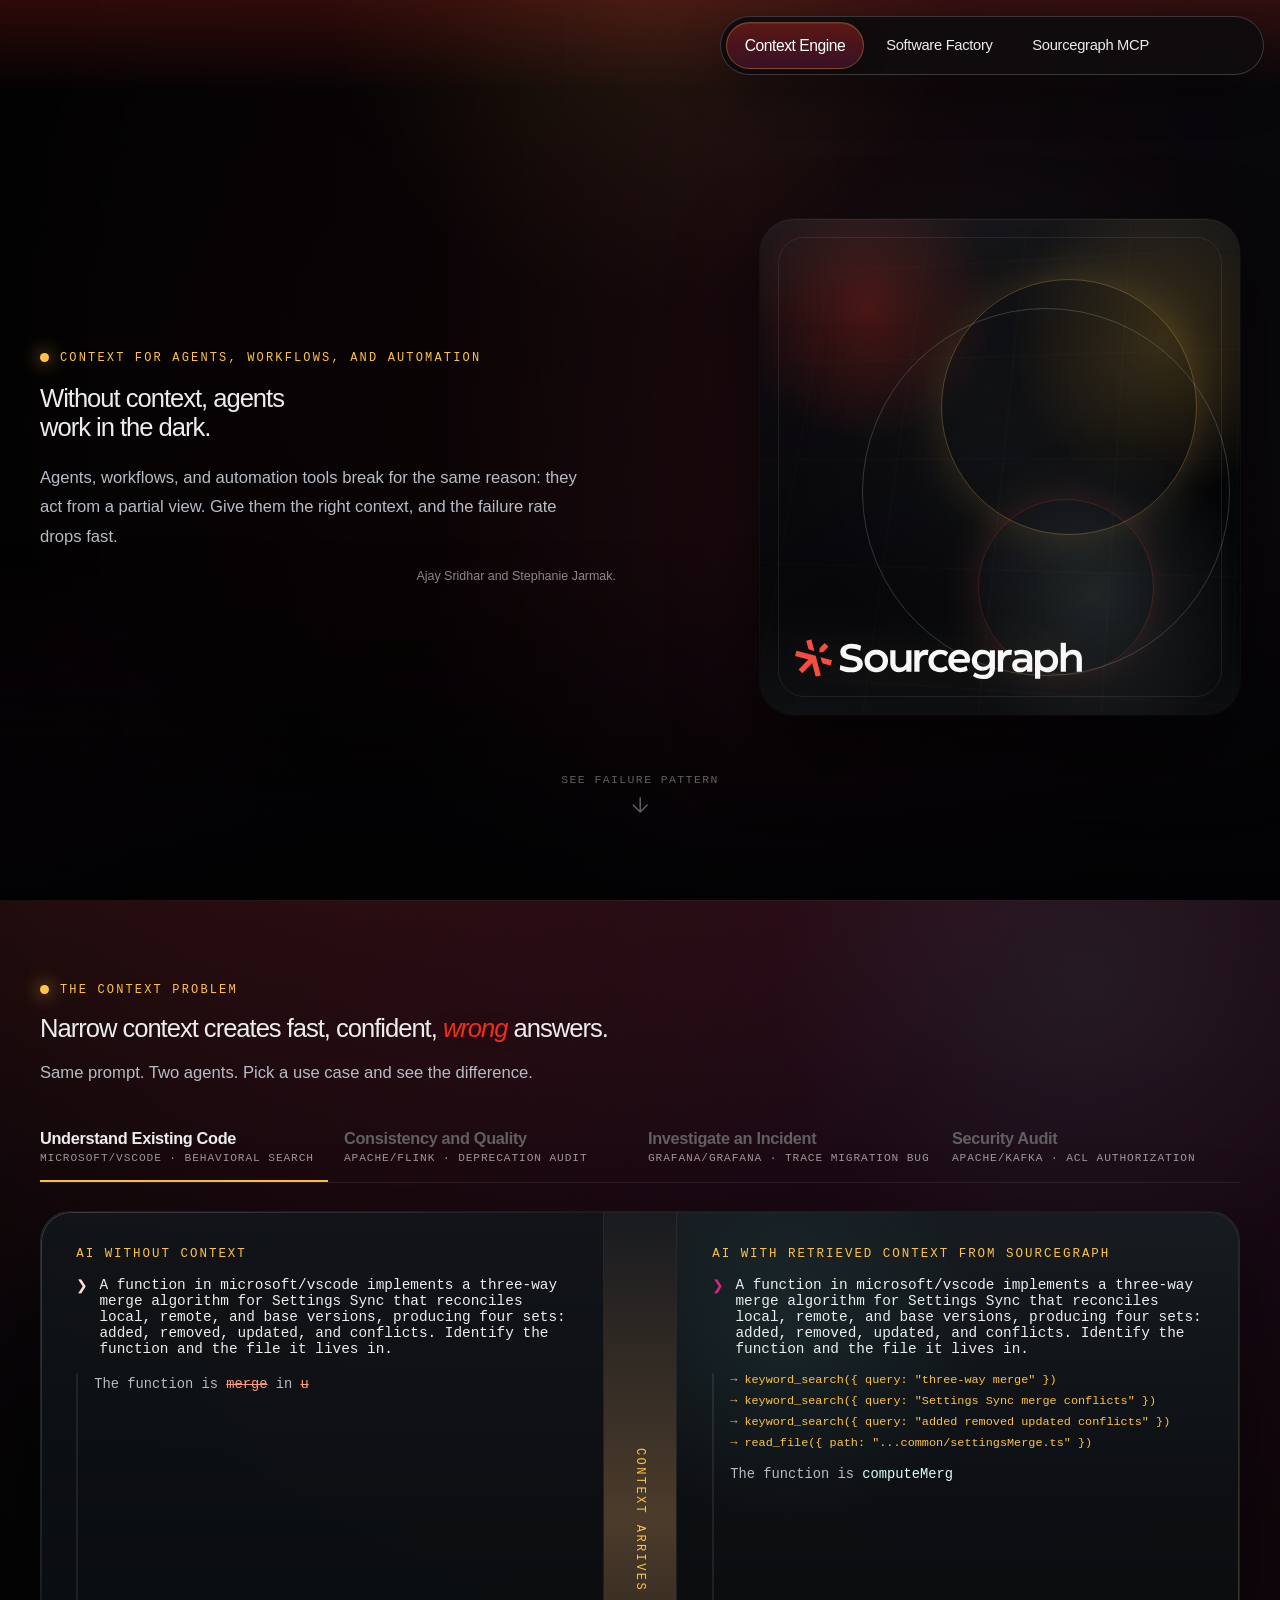
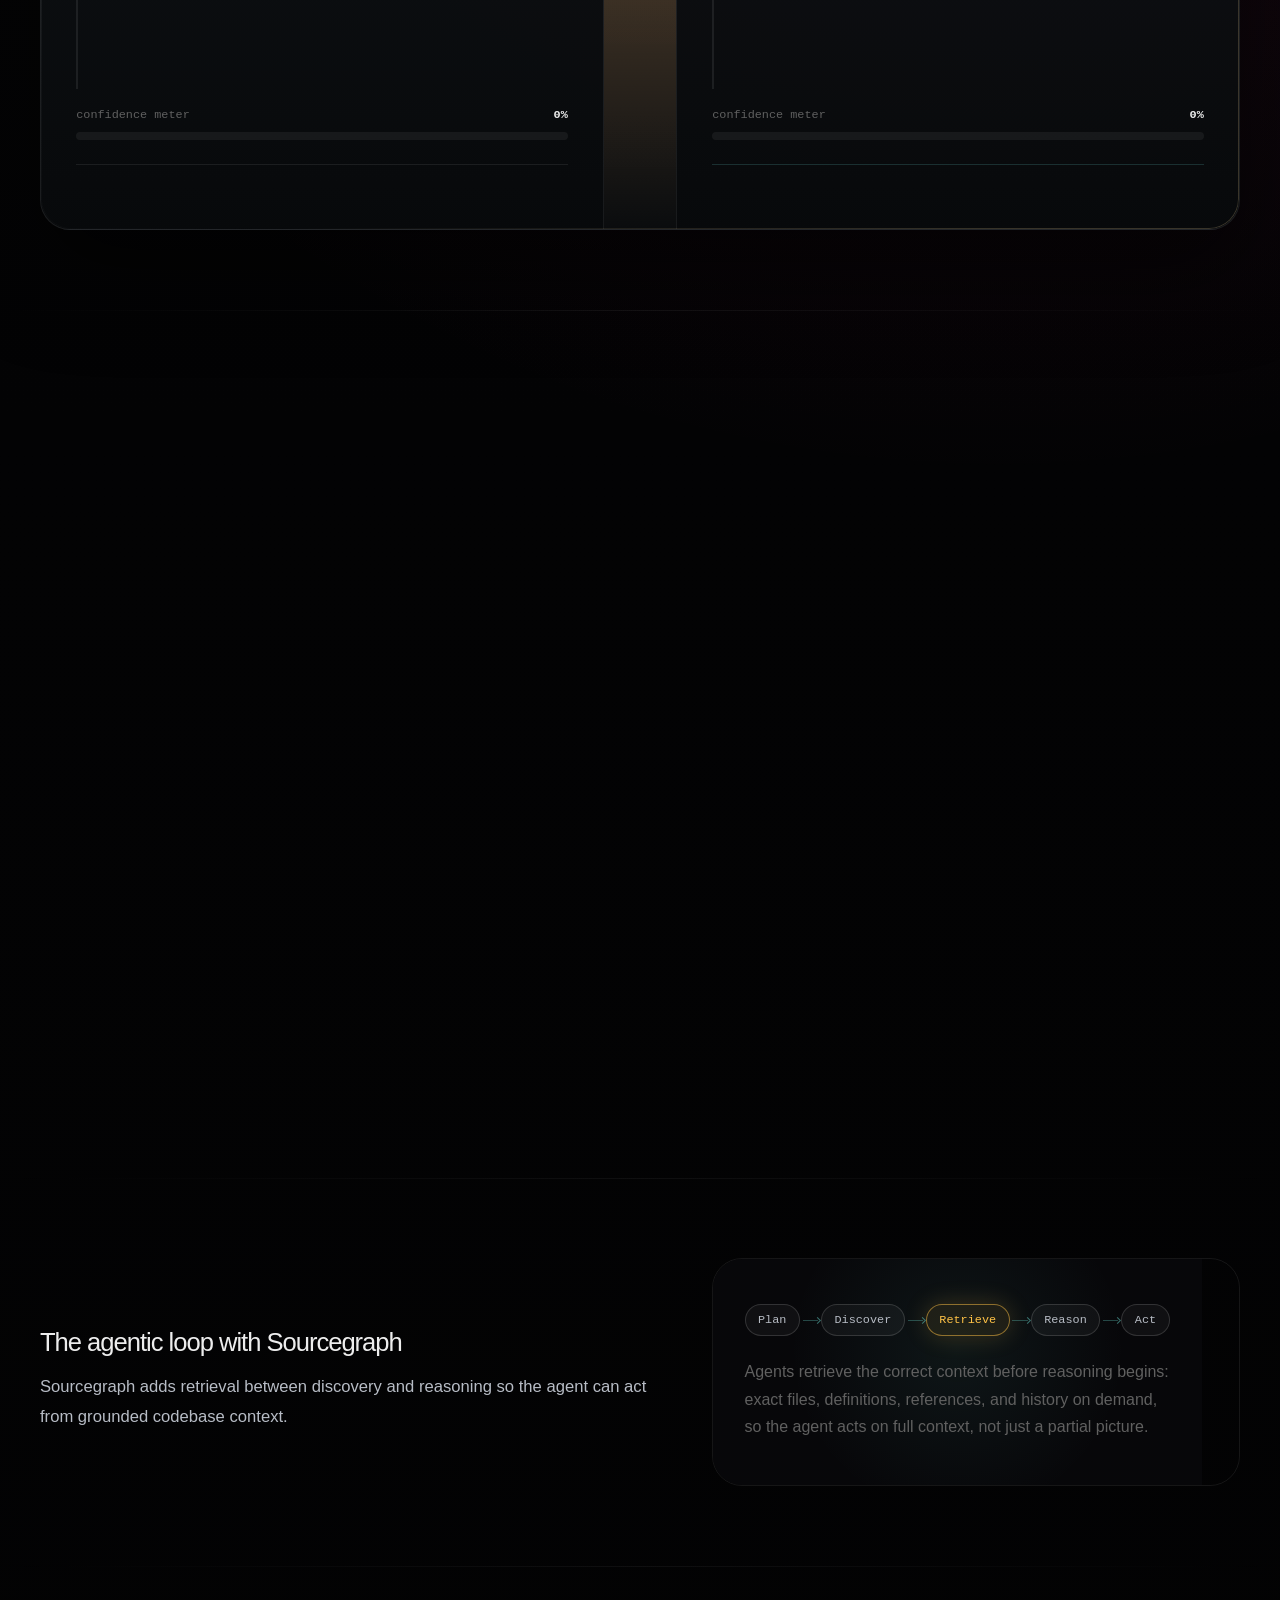
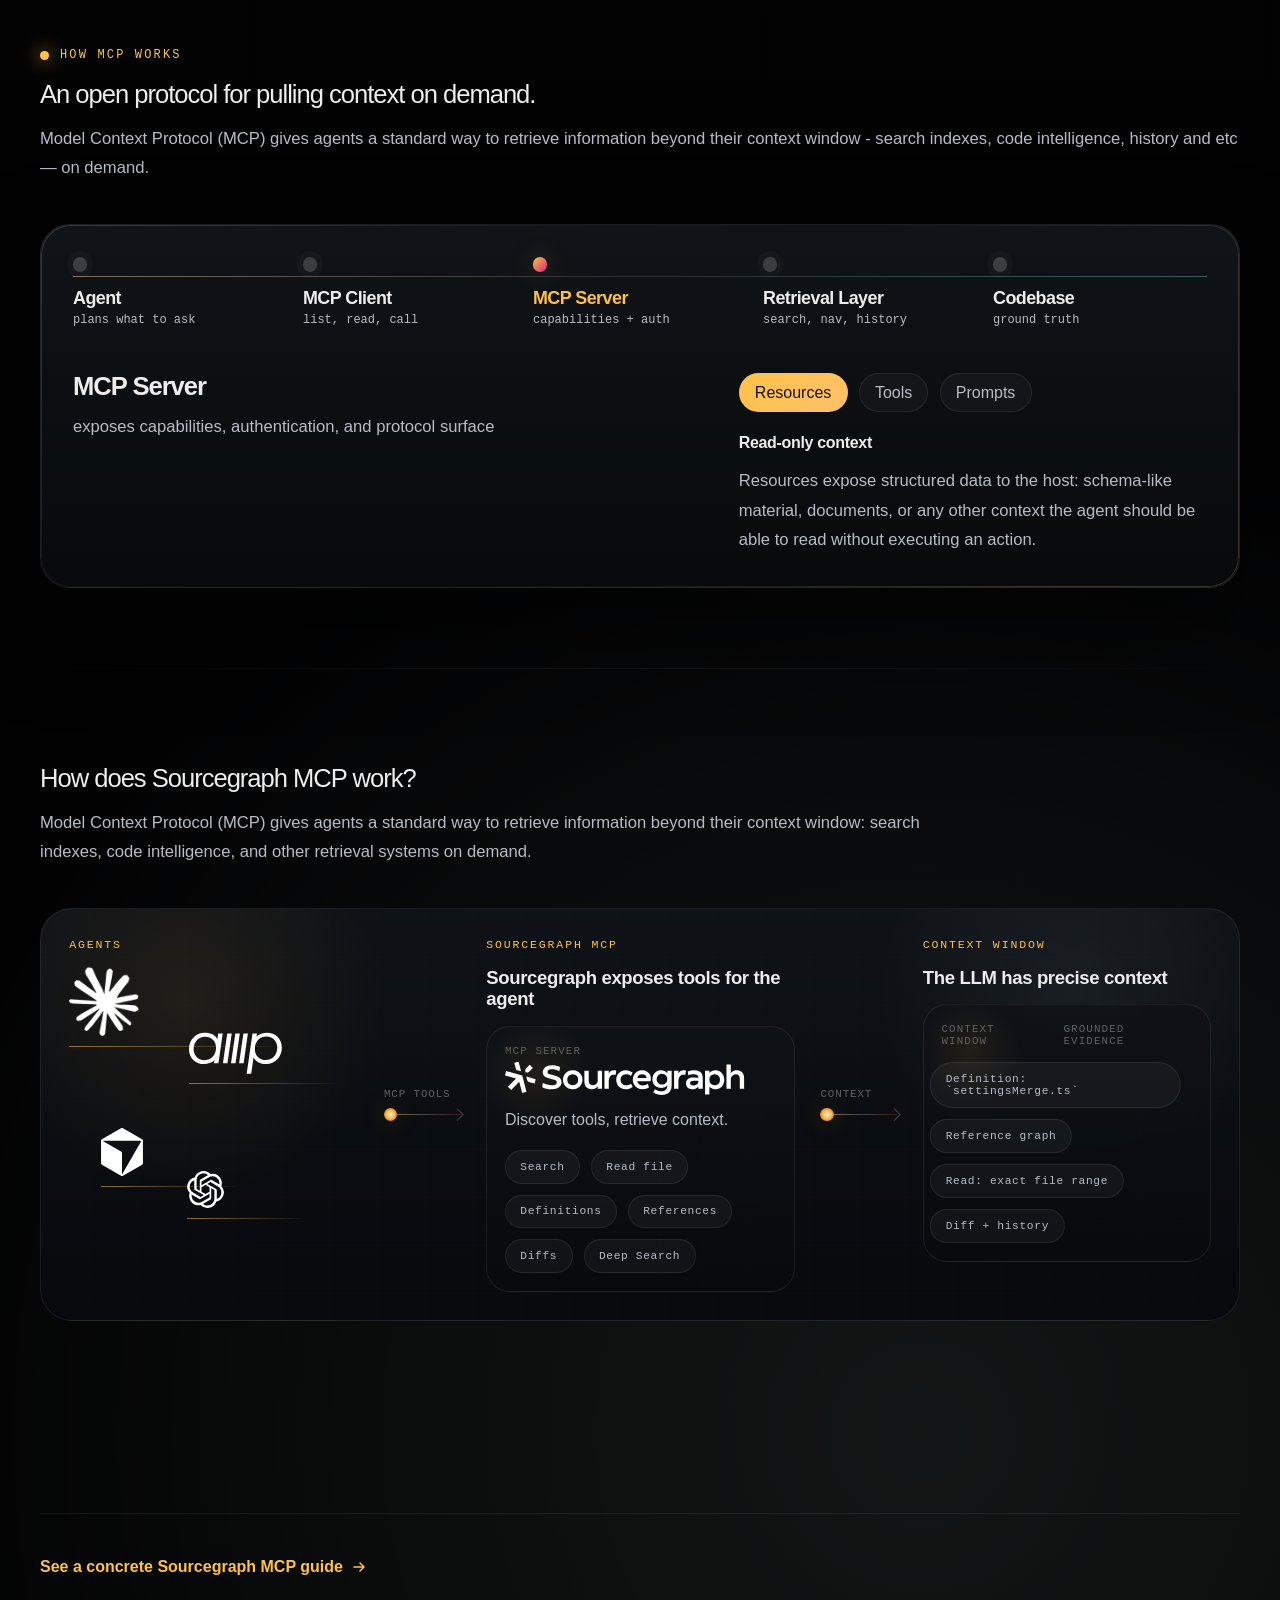
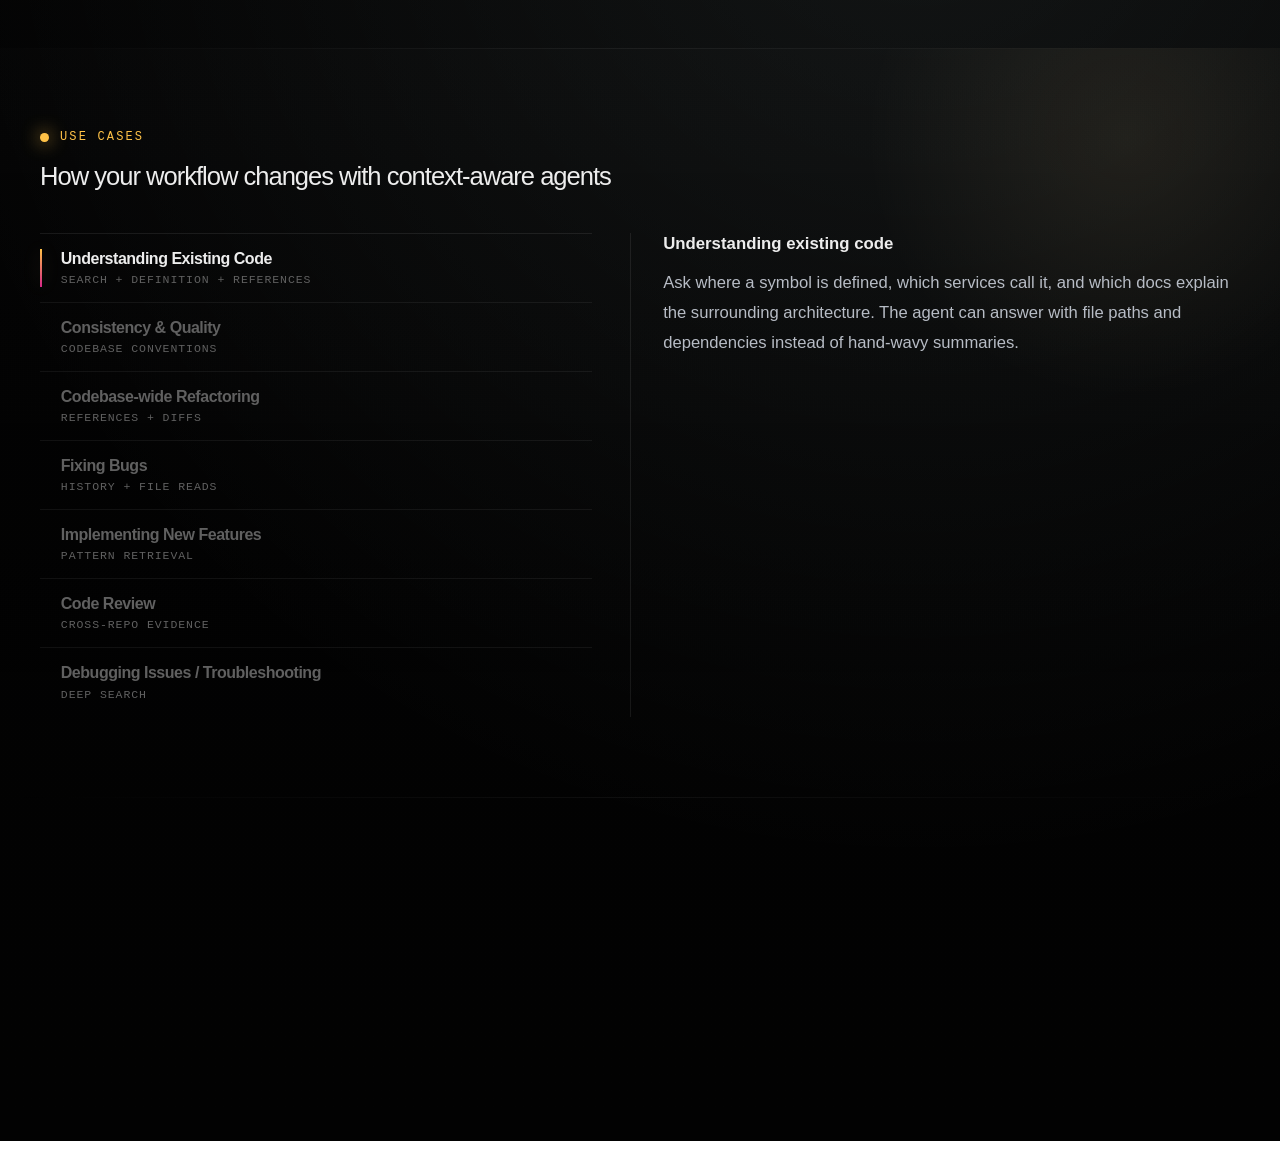
==== commit 15d0344b: "Fixed missing section" ====
--- a/index.html
+++ b/index.html
@@ -81,7 +81,6 @@
           <div class="hero-sourcegraph-orbit hero-sourcegraph-orbit-b"></div>
           <div class="hero-sourcegraph-orbit hero-sourcegraph-orbit-c"></div>
           <div class="hero-sourcegraph-copy">
-            <span class="hero-sourcegraph-kicker">Microsite built by</span>
             <img class="hero-sourcegraph-logo" src="./assets/sourcegraph.svg" alt="Sourcegraph">
           </div>
         </div>
@@ -256,6 +255,71 @@
           </div>
         </div>
 
+      </div>
+    </section>
+
+    <section class="section protocol-section" id="how-mcp-works">
+      <div class="container">
+        <div class="section-heading reveal">
+          <span class="eyebrow">How MCP Works</span>
+          <h2 class="section-title statement-title">An open protocol for pulling context on demand.</h2>
+          <p class="section-copy">
+            Model Context Protocol (MCP) gives agents a standard way to retrieve information beyond their context window - search indexes, code intelligence, history and etc — on demand.
+          </p>
+        </div>
+
+        <div class="protocol-stage reveal" data-tab-group>
+          <div class="protocol-rail" id="protocolRail" aria-label="Agent to codebase flow">
+            <button class="protocol-node is-active" type="button" data-node-index="0">
+              <span class="protocol-node-title">Agent</span>
+              <span class="protocol-node-copy">plans what to ask</span>
+            </button>
+            <button class="protocol-node" type="button" data-node-index="1">
+              <span class="protocol-node-title">MCP Client</span>
+              <span class="protocol-node-copy">list, read, call</span>
+            </button>
+            <button class="protocol-node" type="button" data-node-index="2">
+              <span class="protocol-node-title">MCP Server</span>
+              <span class="protocol-node-copy">capabilities + auth</span>
+            </button>
+            <button class="protocol-node" type="button" data-node-index="3">
+              <span class="protocol-node-title">Retrieval Layer</span>
+              <span class="protocol-node-copy">search, nav, history</span>
+            </button>
+            <button class="protocol-node" type="button" data-node-index="4">
+              <span class="protocol-node-title">Codebase</span>
+              <span class="protocol-node-copy">ground truth</span>
+            </button>
+          </div>
+
+          <div class="protocol-active">
+            <h3 id="protocolTitle">Agent</h3>
+            <p id="protocolText">plans what to ask</p>
+          </div>
+
+          <div class="protocol-facets">
+            <div class="config-tab-row">
+              <button class="config-tab is-active" type="button" data-tab-target="resources">Resources</button>
+              <button class="config-tab" type="button" data-tab-target="tools">Tools</button>
+              <button class="config-tab" type="button" data-tab-target="prompts">Prompts</button>
+            </div>
+
+            <div class="facet-panels">
+              <div class="facet-panel is-active" data-tab-panel="resources">
+                <h3>Read-only context</h3>
+                <p>Resources expose structured data to the host: schema-like material, documents, or any other context the agent should be able to read without executing an action.</p>
+              </div>
+              <div class="facet-panel" data-tab-panel="tools">
+                <h3>Executable actions</h3>
+                <p>Tools are the workhorses. The agent lists them, then executes focused actions like repo discovery, code search, file reads, symbol navigation, revision comparison, contributor lookup, or Deep Search.</p>
+              </div>
+              <div class="facet-panel" data-tab-panel="prompts">
+                <h3>Reusable templates</h3>
+                <p>Prompts package guidance and examples so hosts can reuse proven workflows. They help structure the interaction without overloading every request with boilerplate.</p>
+              </div>
+            </div>
+          </div>
+        </div>
       </div>
     </section>
 
@@ -398,9 +462,14 @@
           </article>
         </div>
 
-        <div class="loop-mcp-cta reveal">
+      </div>
+    </section>
+
+    <section class="section footer-cta">
+      <div class="container">
+        <div class="cta-inner reveal">
           <a class="text-link" href="./context-problem.html">
-            Read Software Factory
+            Read about Software Factory
             <svg width="16" height="16" viewBox="0 0 16 16" fill="none" aria-hidden="true">
               <path d="M3 8H13M9 4L13 8L9 12" stroke="currentColor" stroke-width="1.5" stroke-linecap="round" stroke-linejoin="round"></path>
             </svg>
--- a/assets/site.css
+++ b/assets/site.css
@@ -1704,28 +1704,9 @@
   max-width: 22rem;
 }
 
-.hero-sourcegraph-kicker {
-  display: inline-flex;
-  align-items: center;
-  gap: 0.55rem;
-  color: rgba(237, 237, 237, 0.74);
-  font-family: var(--mono);
-  font-size: 0.72rem;
-  letter-spacing: 0.18em;
-  text-transform: uppercase;
-}
-
-.hero-sourcegraph-kicker::before {
-  content: "";
-  width: 2.7rem;
-  height: 1px;
-  background: linear-gradient(90deg, rgba(255, 194, 71, 0.9), rgba(220, 254, 254, 0.6));
-}
-
 .hero-sourcegraph-logo {
   display: block;
   width: clamp(12rem, 28vw, 18rem);
-  margin-top: 1rem;
   filter:
     drop-shadow(0 0 44px rgba(255, 255, 255, 0.08))
     drop-shadow(0 0 18px rgba(255, 194, 71, 0.08));
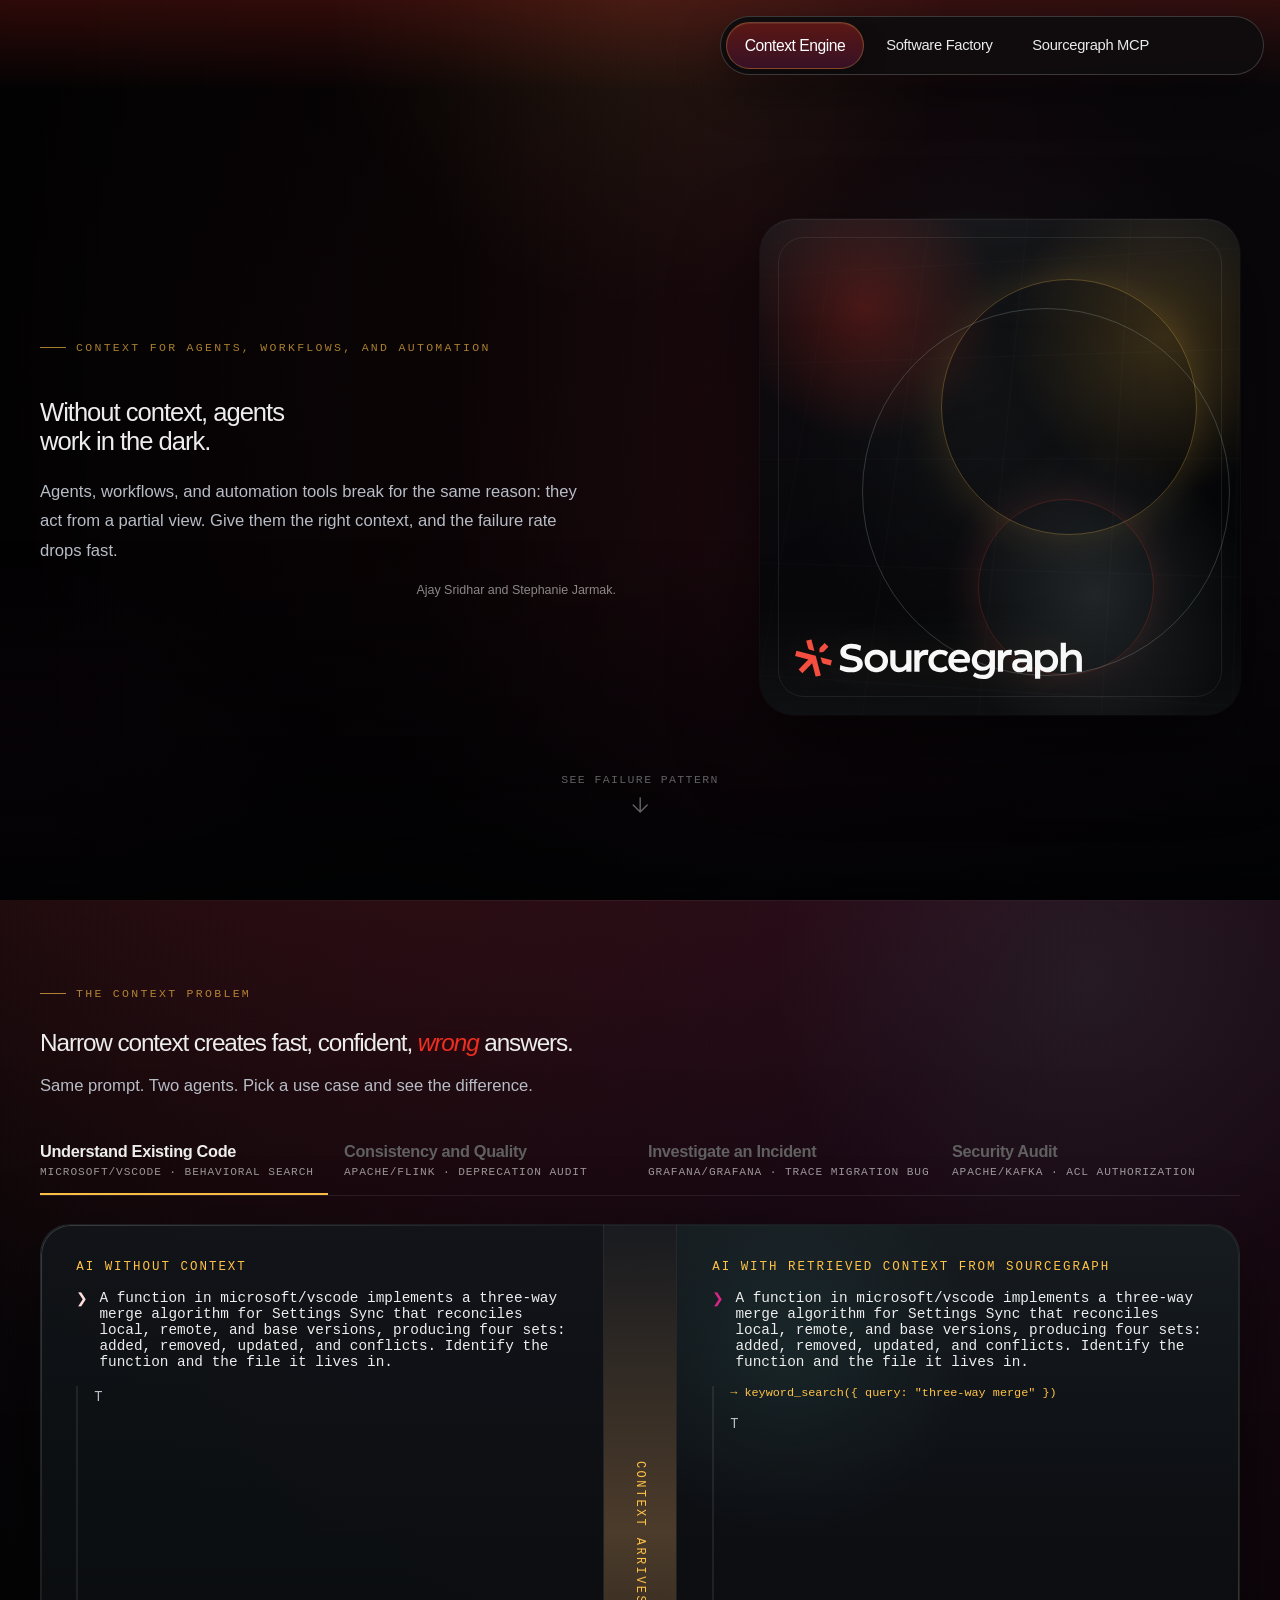
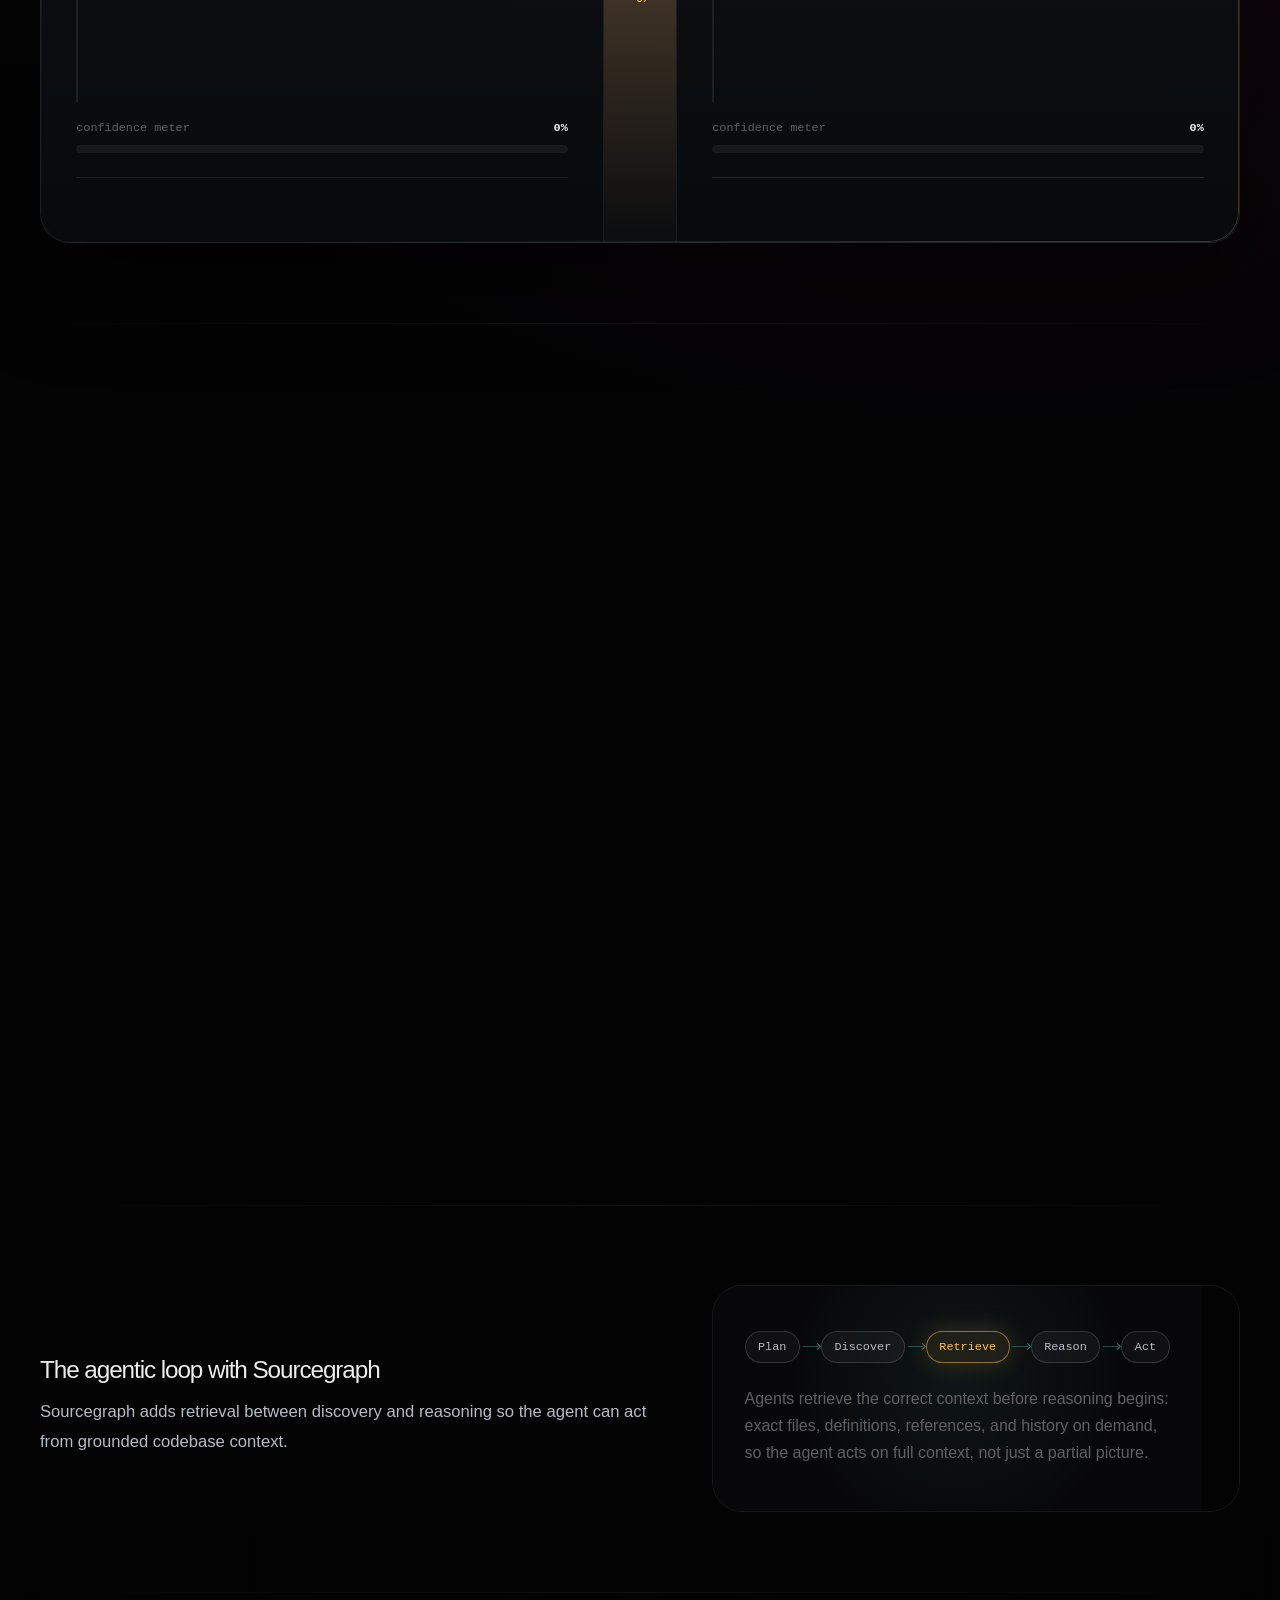
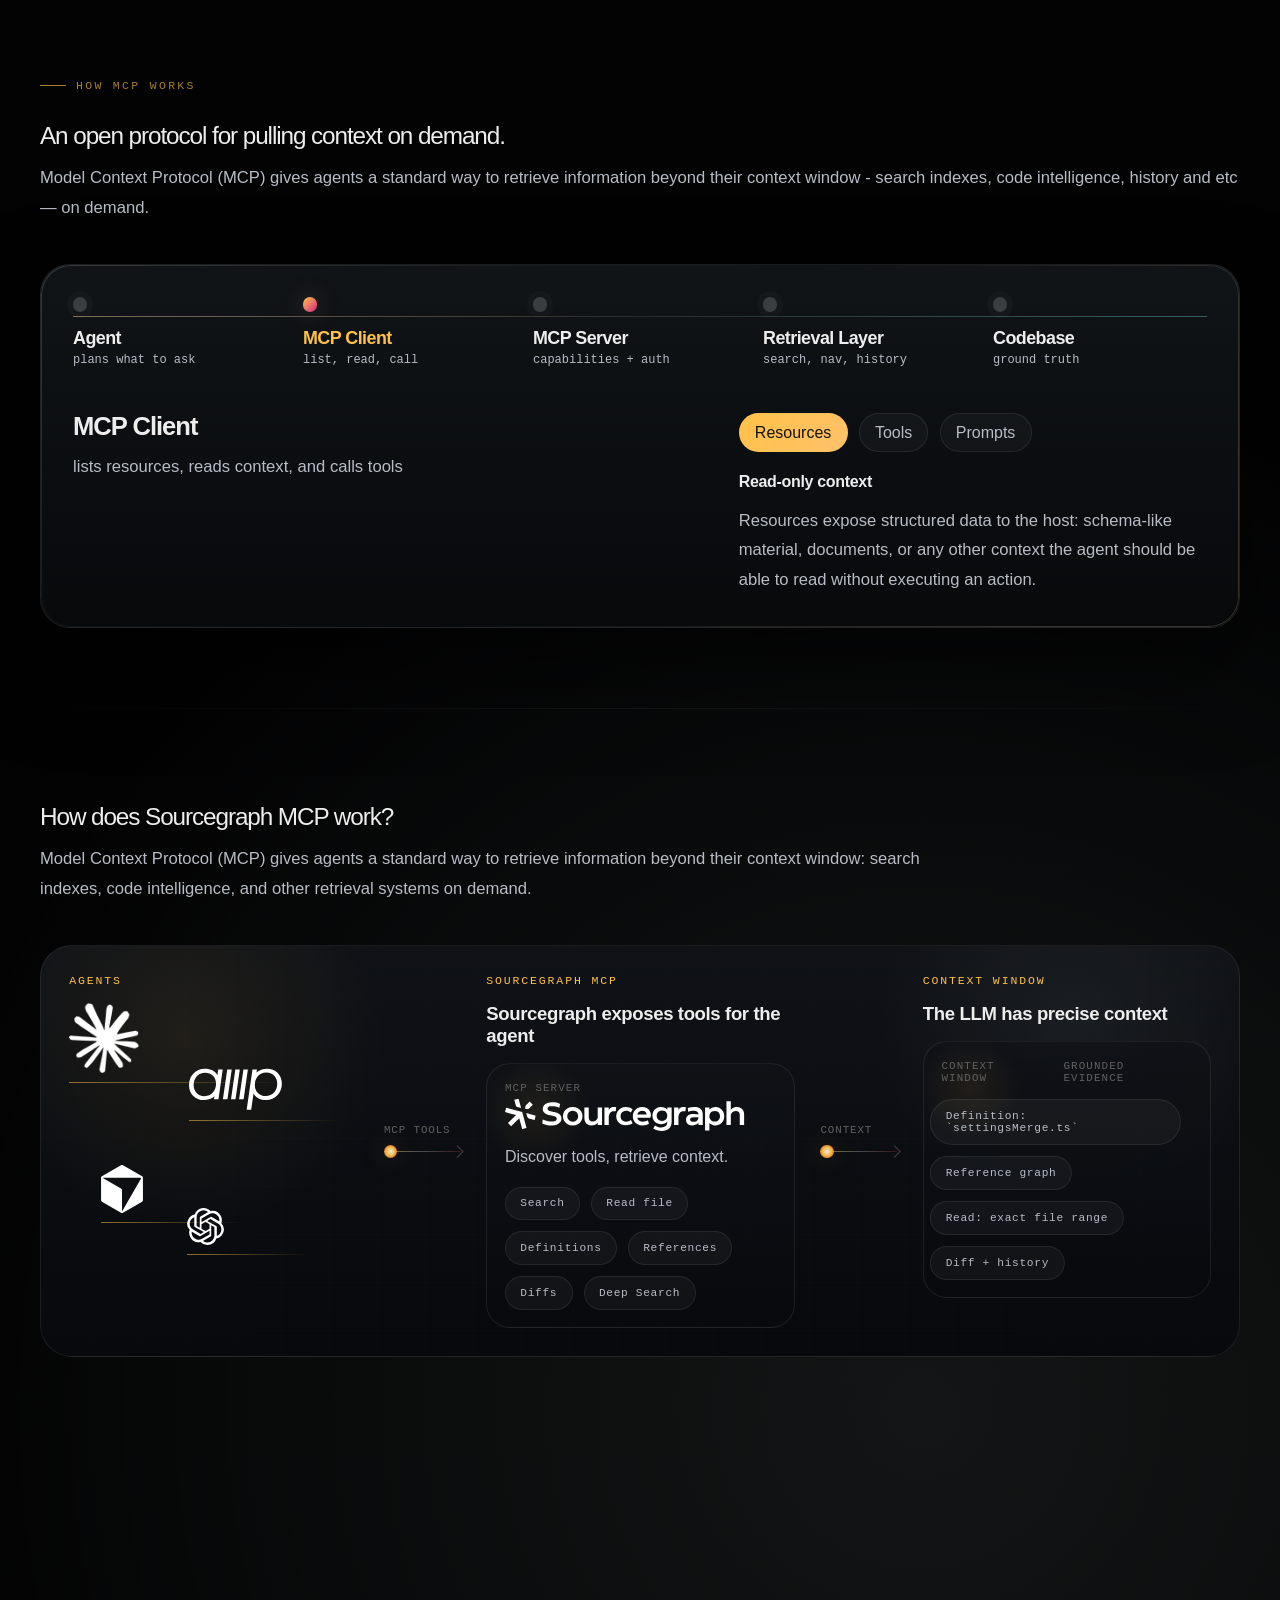
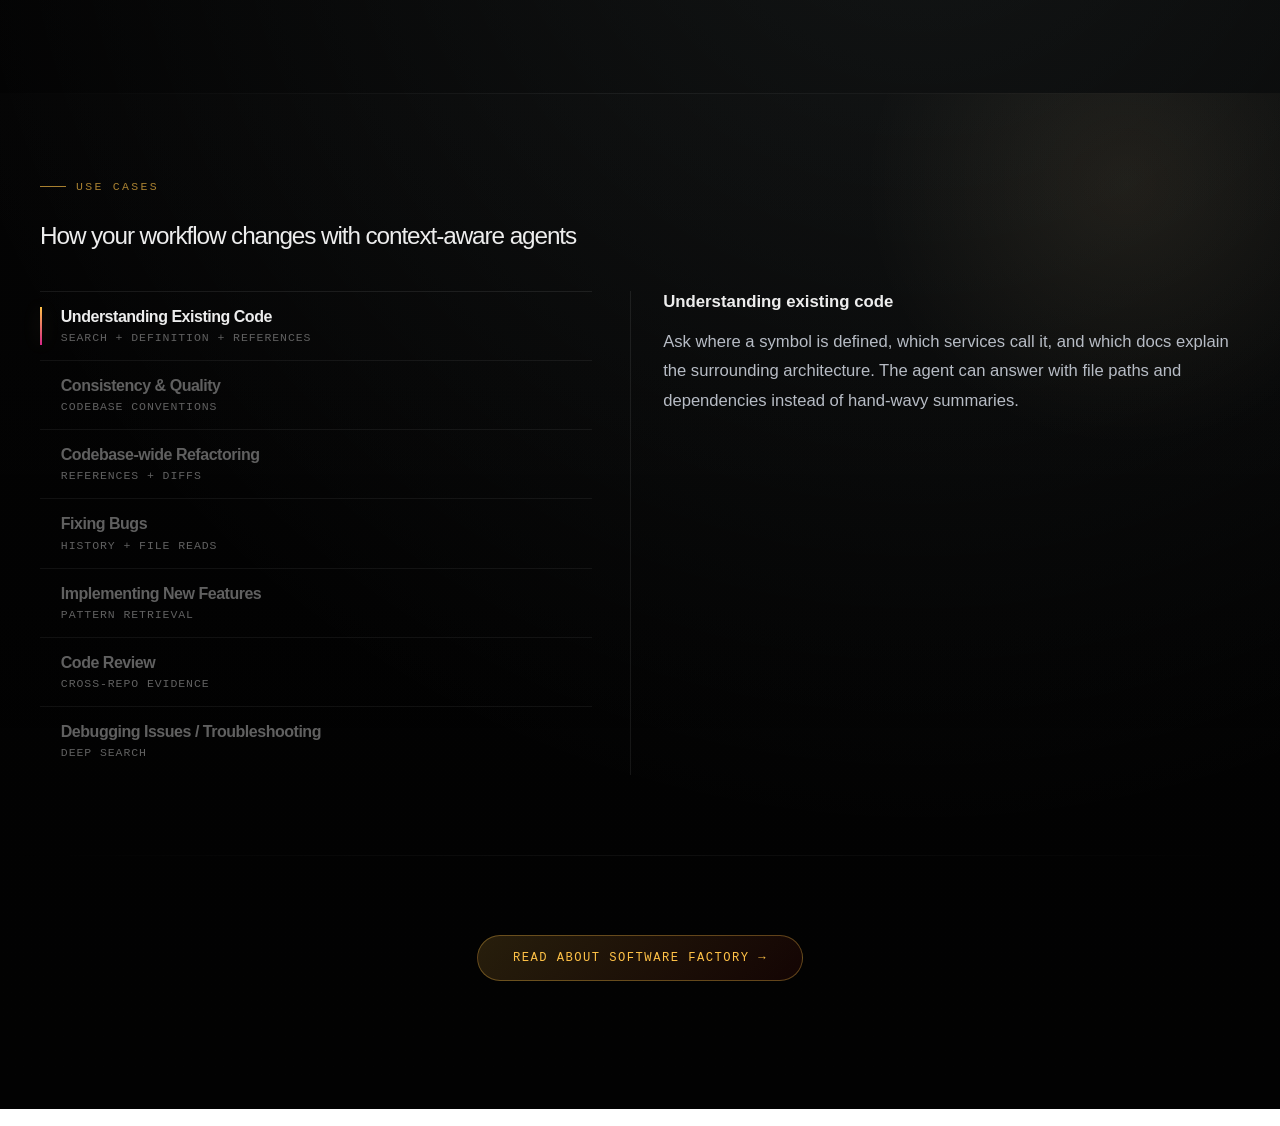
==== commit 65e75514: "Rewrite of software factory and formatting changes to other pages" ====
--- a/index.html
+++ b/index.html
@@ -54,8 +54,6 @@
     </a>
   </aside>
 
-  <div id="pageIntro" aria-hidden="true"></div>
-
   <main id="top">
     <section class="hero" aria-labelledby="heroTitle">
       <div class="hero-stage" id="heroScene" aria-hidden="true">
@@ -65,7 +63,7 @@
 
       <div class="container hero-layout">
         <div class="hero-copy reveal">
-          <span class="eyebrow">Context for Agents, Workflows, and Automation</span>
+          <span class="f-kicker">Context for Agents, Workflows, and Automation</span>
           <p class="hero-statement" id="heroTitle">
             <span data-typewriter="Without context, agents work in the dark."></span>
           </p>
@@ -101,7 +99,7 @@
     <section class="section problem-section" id="context-problem">
       <div class="container">
         <div class="section-heading reveal">
-          <span class="eyebrow">The Context Problem</span>
+          <span class="f-kicker">The Context Problem</span>
           <h2 class="section-title section-title-small statement-title">Narrow context creates fast, confident, <span class="statement-emphasis">wrong</span> answers.</h2>
           <p class="section-copy">
             Same prompt. Two agents. Pick a use case and see the difference.
@@ -189,7 +187,7 @@
       <div class="container">
         <div class="loop-layout">
           <div class="loop-visual reveal">
-            <span class="eyebrow loop-eyebrow">Context Loop</span>
+            <span class="f-kicker loop-eyebrow">Context Loop</span>
             <article class="loop-shell" id="loopShell">
               <canvas class="loop-canvas" id="loopCanvas" aria-hidden="true"></canvas>
 
@@ -261,7 +259,7 @@
     <section class="section protocol-section" id="how-mcp-works">
       <div class="container">
         <div class="section-heading reveal">
-          <span class="eyebrow">How MCP Works</span>
+          <span class="f-kicker">How MCP Works</span>
           <h2 class="section-title statement-title">An open protocol for pulling context on demand.</h2>
           <p class="section-copy">
             Model Context Protocol (MCP) gives agents a standard way to retrieve information beyond their context window - search indexes, code intelligence, history and etc — on demand.
@@ -404,12 +402,7 @@
     <section class="section-compact">
       <div class="container">
         <div class="loop-mcp-cta reveal">
-          <a class="text-link" href="./mcp-guide.html">
-            See a concrete Sourcegraph MCP guide
-            <svg width="16" height="16" viewBox="0 0 16 16" fill="none" aria-hidden="true">
-              <path d="M3 8H13M9 4L13 8L9 12" stroke="currentColor" stroke-width="1.5" stroke-linecap="round" stroke-linejoin="round"></path>
-            </svg>
-          </a>
+          <a class="factory-cta" href="./mcp-guide.html">See a concrete Sourcegraph MCP guide →</a>
         </div>
       </div>
     </section>
@@ -417,7 +410,7 @@
     <section class="section use-cases-section" id="use-cases">
       <div class="container">
         <div class="section-heading reveal">
-          <span class="eyebrow">Use Cases</span>
+          <span class="f-kicker">Use Cases</span>
           <h2 class="section-title statement-title">How your workflow changes with context-aware agents</h2>
         </div>
 
@@ -468,12 +461,7 @@
     <section class="section footer-cta">
       <div class="container">
         <div class="cta-inner reveal">
-          <a class="text-link" href="./context-problem.html">
-            Read about Software Factory
-            <svg width="16" height="16" viewBox="0 0 16 16" fill="none" aria-hidden="true">
-              <path d="M3 8H13M9 4L13 8L9 12" stroke="currentColor" stroke-width="1.5" stroke-linecap="round" stroke-linejoin="round"></path>
-            </svg>
-          </a>
+          <a class="factory-cta" href="./context-problem.html">Read about Software Factory →</a>
         </div>
       </div>
     </section>
--- a/assets/site.css
+++ b/assets/site.css
@@ -210,26 +210,182 @@
 
 .section-market-grid {
   padding-top: 1.5rem;
-}
-
-.eyebrow {
+  overflow: hidden;
+}
+
+.market-proof {
+  position: relative;
+  display: grid;
+  gap: 0;
+}
+
+.market-proof::before {
+  content: "";
+  position: absolute;
+  top: 0.6rem;
+  bottom: 0.6rem;
+  left: clamp(8rem, 14vw, 10rem);
+  width: 1px;
+  background: linear-gradient(180deg, transparent, rgba(255, 255, 255, 0.18), rgba(255, 194, 71, 0.24), transparent);
+  opacity: 0.9;
+}
+
+.market-proof-item {
+  position: relative;
+  display: grid;
+  grid-template-columns: minmax(7rem, 10rem) minmax(0, 1fr);
+  gap: clamp(1.5rem, 3vw, 3rem);
+  align-items: start;
+  padding: clamp(1.8rem, 4vw, 2.8rem) 0;
+}
+
+.market-proof-item::before {
+  content: "";
+  position: absolute;
+  top: 0;
+  left: 0;
+  right: 0;
+  height: 1px;
+  background: linear-gradient(90deg, rgba(255, 194, 71, 0.34), rgba(255, 255, 255, 0.12), transparent 82%);
+  transform-origin: left center;
+  transition: transform 240ms ease, opacity 240ms ease;
+}
+
+.market-proof-item:first-child {
+  padding-top: 0;
+}
+
+.market-proof-item:first-child::before {
+  opacity: 0;
+}
+
+.market-proof-item:last-child {
+  padding-bottom: 0;
+}
+
+.market-proof-item:hover::before {
+  transform: scaleX(1.03);
+}
+
+.market-proof-brand {
+  position: relative;
+  min-height: 3rem;
+  padding-top: 0.2rem;
+}
+
+.market-proof-brand::after {
+  content: "";
+  position: absolute;
+  top: 50%;
+  left: -0.6rem;
+  width: 6.5rem;
+  height: 6.5rem;
+  border-radius: 50%;
+  background: radial-gradient(circle, rgba(255, 194, 71, 0.18) 0%, rgba(237, 46, 32, 0.12) 42%, transparent 72%);
+  transform: translateY(-50%);
+  filter: blur(20px);
+  animation: marketGlow 7s ease-in-out infinite;
+}
+
+.market-proof-item:nth-child(even) .market-proof-brand::after {
+  background: radial-gradient(circle, rgba(113, 235, 170, 0.18) 0%, rgba(255, 194, 71, 0.08) 42%, transparent 72%);
+  animation-delay: -2.4s;
+}
+
+.market-proof-logo {
+  position: relative;
+  z-index: 1;
+  display: block;
+  width: auto;
+  max-width: 100%;
+  height: clamp(1.85rem, 2.4vw, 2.7rem);
+  filter: brightness(0) invert(1);
+  opacity: 0.96;
+}
+
+.market-proof-logo-stripe {
+  width: clamp(7.2rem, 10vw, 8.9rem);
+  height: auto;
+}
+
+.market-proof-logo-spotify {
+  width: clamp(7.5rem, 10.8vw, 9.3rem);
+  height: auto;
+}
+
+.market-proof-logo-ramp {
+  width: clamp(6.6rem, 9vw, 8rem);
+  height: auto;
+}
+
+.market-proof-logo-uber {
+  width: clamp(5.1rem, 7vw, 6.3rem);
+  height: auto;
+}
+
+.market-proof-copy {
+  max-width: 54rem;
+}
+
+.market-proof-copy p {
+  margin: 0;
+  color: rgba(236, 236, 239, 0.82);
+  font-size: 1rem;
+  line-height: 1.68;
+}
+
+.market-proof-copy a {
+  color: var(--gold);
+  text-decoration: underline;
+  text-decoration-thickness: 1px;
+  text-underline-offset: 0.16em;
+}
+
+.market-proof-copy a:hover {
+  color: #fff1c7;
+}
+
+@keyframes marketGlow {
+  0%,
+  100% {
+    opacity: 0.52;
+    transform: translateY(-50%) scale(0.92);
+  }
+
+  50% {
+    opacity: 0.9;
+    transform: translateY(-50%) scale(1.04);
+  }
+}
+
+/* Section / hero kickers — match context-problem.html .f-kicker (mono, gold rule) */
+.f-kicker,
+.eyebrow,
+.mcp-guide-page .mcp-kicker {
   display: inline-flex;
   align-items: center;
-  gap: 0.7rem;
+  gap: 0.65rem;
+  margin-bottom: 0.9rem;
+  font-family: var(--mono);
+  font-size: 0.72rem;
+  letter-spacing: 0.2em;
+  text-transform: uppercase;
   color: var(--gold);
-  font-family: var(--mono);
-  font-size: 0.75rem;
-  letter-spacing: 0.18em;
-  text-transform: uppercase;
-}
-
-.eyebrow::before {
+  opacity: 0.65;
+}
+
+.f-kicker::before,
+.eyebrow::before,
+.mcp-guide-page .mcp-kicker::before {
   content: "";
-  width: 0.55rem;
-  height: 0.55rem;
-  border-radius: 50%;
+  display: inline-block;
+  width: 1.6rem;
+  height: 1px;
   background: currentColor;
-  box-shadow: 0 0 18px currentColor;
+}
+
+.hero-copy > .f-kicker:first-child {
+  margin-bottom: 1.65rem;
 }
 
 .section-heading {
@@ -254,24 +410,26 @@
   margin-bottom: 1.8rem;
 }
 
+/* Section titles — match context-problem.html .f-h2 rhythm */
 .section-title {
   margin: 1rem 0 0.9rem;
   font-family: var(--display);
-  font-size: clamp(2.2rem, 5vw, 4.5rem);
-  line-height: 0.98;
-  letter-spacing: -0.05em;
+  font-size: clamp(1.7rem, 3.2vw, 2.6rem);
+  font-weight: 500;
+  line-height: 1.08;
+  letter-spacing: -0.045em;
 }
 
 .section-title-small {
-  font-size: clamp(1.8rem, 3.4vw, 2.75rem);
+  font-size: clamp(1.55rem, 2.85vw, 2.25rem);
 }
 
 .statement-title {
   font-family: var(--display);
-  font-size: clamp(1.18rem, 2vw, 1.72rem);
+  font-size: clamp(1.18rem, 1.9vw, 1.65rem);
   font-weight: 500;
-  line-height: 1.15;
-  letter-spacing: -0.04em;
+  line-height: 1.08;
+  letter-spacing: -0.045em;
 }
 
 .statement-emphasis {
@@ -388,6 +546,30 @@
 
 .text-link:hover svg {
   transform: translateX(4px);
+}
+
+/* Pill CTA (matches Software Factory / context-problem close section) */
+.factory-cta {
+  display: inline-flex;
+  align-items: center;
+  justify-content: center;
+  gap: 0.7rem;
+  padding: 0.95rem 2.2rem;
+  border-radius: 999px;
+  background: linear-gradient(135deg, rgba(255, 194, 71, 0.15), rgba(237, 46, 32, 0.08));
+  border: 1px solid rgba(255, 194, 71, 0.32);
+  color: var(--gold);
+  font-family: var(--mono);
+  font-size: 0.76rem;
+  letter-spacing: 0.12em;
+  text-transform: uppercase;
+  text-decoration: none;
+  transition: border-color 0.22s, background 0.22s;
+}
+
+.factory-cta:hover {
+  border-color: rgba(255, 194, 71, 0.58);
+  background: linear-gradient(135deg, rgba(255, 194, 71, 0.22), rgba(237, 46, 32, 0.12));
 }
 
 .site-shell {
@@ -669,6 +851,671 @@
   line-height: 1.7;
 }
 
+.context-orchestrator {
+  display: grid;
+  gap: 1.15rem;
+  align-self: start;
+}
+
+.context-orchestrator-stage {
+  position: relative;
+  display: grid;
+  grid-template-columns: minmax(11.5rem, 0.9fr) minmax(16rem, 1.05fr) minmax(13rem, 0.9fr);
+  grid-template-rows: auto auto;
+  gap: 1rem 1.25rem;
+  align-items: center;
+  min-height: 34rem;
+  padding: 1.65rem;
+  overflow: hidden;
+  border: 1px solid rgba(255, 255, 255, 0.08);
+  border-radius: 2rem;
+  background:
+    radial-gradient(circle at 18% 22%, rgba(255, 194, 71, 0.12), transparent 24%),
+    radial-gradient(circle at 78% 72%, rgba(237, 46, 32, 0.14), transparent 28%),
+    linear-gradient(180deg, rgba(14, 15, 18, 0.94), rgba(7, 8, 10, 0.98));
+  box-shadow: var(--shadow);
+}
+
+.context-orchestrator-stage::before {
+  content: "";
+  position: absolute;
+  inset: 0;
+  border-radius: inherit;
+  padding: 1px;
+  background: linear-gradient(140deg, rgba(255, 255, 255, 0.14), rgba(255, 255, 255, 0.04) 28%, transparent 54%, rgba(255, 194, 71, 0.2) 94%);
+  -webkit-mask:
+    linear-gradient(#fff 0 0) content-box,
+    linear-gradient(#fff 0 0);
+  -webkit-mask-composite: xor;
+  mask-composite: exclude;
+  pointer-events: none;
+}
+
+.context-orchestrator-grid {
+  position: absolute;
+  inset: 0;
+  background-image:
+    linear-gradient(rgba(255, 255, 255, 0.035) 1px, transparent 1px),
+    linear-gradient(90deg, rgba(255, 255, 255, 0.035) 1px, transparent 1px);
+  background-size: 4.6rem 4.6rem;
+  mask-image: radial-gradient(circle at center, black 38%, transparent 94%);
+  opacity: 0.4;
+}
+
+.context-source-cluster,
+.context-prep-core,
+.context-execution-core,
+.context-feedback-loop {
+  position: relative;
+  z-index: 1;
+}
+
+.context-source-cluster {
+  display: grid;
+  gap: 0.62rem;
+  width: 100%;
+}
+
+.context-source-cluster-top {
+  grid-column: 1;
+  grid-row: 1;
+}
+
+.context-source-cluster-bottom {
+  grid-column: 1;
+  grid-row: 2;
+}
+
+.context-source-cluster::after {
+  content: "";
+  position: absolute;
+  top: 50%;
+  left: calc(100% + 0.75rem);
+  width: calc(100% + 1.35rem);
+  height: 1px;
+  background: linear-gradient(90deg, rgba(255, 194, 71, 0.22), rgba(255, 194, 71, 0.62), rgba(255, 194, 71, 0.08));
+  transform: translateY(-50%);
+  pointer-events: none;
+}
+
+.context-source-label,
+.context-prep-kicker,
+.context-execution-kicker,
+.context-loop-label {
+  color: var(--gold);
+  font-family: var(--mono);
+  font-size: 0.72rem;
+  letter-spacing: 0.24em;
+  text-transform: uppercase;
+}
+
+.context-source-chip {
+  min-height: 2.9rem;
+  padding: 0.9rem 1rem;
+  border: 1px solid rgba(255, 255, 255, 0.08);
+  border-radius: 999px;
+  background: linear-gradient(180deg, rgba(255, 255, 255, 0.06), rgba(255, 255, 255, 0.025));
+  color: rgba(255, 255, 255, 0.88);
+  font-size: 0.94rem;
+  letter-spacing: -0.02em;
+  box-shadow: inset 0 1px 0 rgba(255, 255, 255, 0.04);
+  animation: sourceChipPulse 6s ease-in-out infinite;
+}
+
+.context-source-cluster .context-source-chip:nth-of-type(2) {
+  animation-delay: -2s;
+}
+
+.context-source-cluster .context-source-chip:nth-of-type(3) {
+  animation-delay: -4s;
+}
+
+.context-prep-core,
+.context-execution-core {
+  display: grid;
+  gap: 0.8rem;
+  padding: 1.5rem;
+  border-radius: 1.65rem;
+  border: 1px solid rgba(255, 255, 255, 0.08);
+  background:
+    linear-gradient(180deg, rgba(19, 21, 25, 0.95), rgba(11, 12, 14, 0.95)),
+    rgba(255, 255, 255, 0.02);
+}
+
+.context-prep-core {
+  grid-column: 2;
+  grid-row: 1 / span 2;
+  width: 100%;
+  min-height: 13.6rem;
+  box-shadow: 0 0 0 1px rgba(255, 194, 71, 0.08), 0 30px 70px rgba(0, 0, 0, 0.36);
+}
+
+.context-execution-core {
+  grid-column: 3;
+  grid-row: 1 / span 2;
+  width: 100%;
+  min-height: 11.4rem;
+}
+
+.context-prep-core strong,
+.context-execution-core strong {
+  font-family: var(--display);
+  font-size: clamp(1.4rem, 1.8vw, 2rem);
+  line-height: 0.96;
+  letter-spacing: -0.05em;
+}
+
+.context-prep-core p,
+.context-execution-core p {
+  margin: 0;
+  color: var(--text-dim);
+  font-size: 0.97rem;
+  line-height: 1.65;
+}
+
+.context-prep-stack {
+  display: flex;
+  flex-wrap: wrap;
+  gap: 0.55rem;
+}
+
+.context-prep-stack span {
+  padding: 0.5rem 0.7rem;
+  border-radius: 999px;
+  background: rgba(255, 255, 255, 0.055);
+  border: 1px solid rgba(255, 255, 255, 0.07);
+  color: rgba(255, 255, 255, 0.82);
+  font-size: 0.76rem;
+  line-height: 1;
+}
+
+.context-path,
+.context-handoff-path {
+  position: absolute;
+  border-radius: 999px;
+  pointer-events: none;
+  z-index: 0;
+}
+
+.context-path {
+  display: none;
+  height: 2px;
+  background: linear-gradient(90deg, rgba(255, 194, 71, 0.18), rgba(255, 194, 71, 0.65), rgba(255, 194, 71, 0.16));
+  overflow: hidden;
+}
+
+.context-path-top {
+  display: none;
+}
+
+.context-path-bottom {
+  display: none;
+}
+
+.context-packet,
+.context-handoff-pulse {
+  position: absolute;
+  top: 50%;
+  width: 0.8rem;
+  height: 0.8rem;
+  border-radius: 50%;
+  transform: translateY(-50%);
+}
+
+.context-packet {
+  display: none;
+  background: radial-gradient(circle at 30% 30%, rgba(255, 255, 255, 0.96), rgba(255, 194, 71, 0.88) 52%, rgba(237, 46, 32, 0.65));
+  box-shadow: 0 0 18px rgba(255, 194, 71, 0.45);
+  animation: sourcePacketFlow 5.8s linear infinite;
+}
+
+.context-packet-b,
+.context-packet-d {
+  animation-delay: -2.8s;
+}
+
+.context-path-bottom .context-packet {
+  animation-duration: 6.4s;
+}
+
+.context-handoff-path {
+  top: 50%;
+  left: calc(66.666% - 1rem);
+  width: clamp(2.5rem, 6vw, 5rem);
+  height: 3px;
+  background: linear-gradient(90deg, rgba(255, 194, 71, 0.3), rgba(220, 254, 254, 0.82), rgba(220, 254, 254, 0.18));
+  overflow: hidden;
+  transform: translateY(-50%);
+}
+
+.context-handoff-pulse {
+  background: radial-gradient(circle at 30% 30%, rgba(255, 255, 255, 0.98), rgba(220, 254, 254, 0.92) 58%, rgba(220, 254, 254, 0.32));
+  box-shadow: 0 0 20px rgba(220, 254, 254, 0.36);
+  animation: handoffPulse 4.4s linear infinite;
+}
+
+.context-handoff-pulse-b {
+  animation-delay: -2.2s;
+}
+
+.context-execution-status {
+  display: inline-flex;
+  align-items: center;
+  gap: 0.6rem;
+  margin-top: 0.3rem;
+  color: rgba(255, 255, 255, 0.82);
+  font-size: 0.78rem;
+  line-height: 1.45;
+}
+
+.context-execution-dot {
+  width: 0.58rem;
+  height: 0.58rem;
+  border-radius: 50%;
+  background: linear-gradient(135deg, var(--ice), rgba(220, 254, 254, 0.6));
+  box-shadow: 0 0 14px rgba(220, 254, 254, 0.32);
+  animation: executionDotPulse 3s ease-in-out infinite;
+}
+
+.context-feedback-loop {
+  position: absolute;
+  top: 1.2rem;
+  right: 1rem;
+  width: 13rem;
+  height: 19rem;
+  border: 1px dashed rgba(255, 255, 255, 0.16);
+  border-left: 0;
+  border-radius: 0 7rem 7rem 0;
+  opacity: 0.55;
+  z-index: 0;
+}
+
+.context-loop-label {
+  position: absolute;
+  top: -0.2rem;
+  right: 1.2rem;
+  transform: none;
+  letter-spacing: 0.14em;
+}
+
+.context-loop-ping {
+  position: absolute;
+  right: -0.25rem;
+  bottom: 3rem;
+  width: 0.72rem;
+  height: 0.72rem;
+  border-radius: 50%;
+  background: radial-gradient(circle at 30% 30%, rgba(255, 255, 255, 0.94), rgba(255, 194, 71, 0.9), rgba(237, 46, 32, 0.58));
+  box-shadow: 0 0 18px rgba(255, 194, 71, 0.42);
+  animation: loopPing 4.2s ease-in-out infinite;
+}
+
+.context-orchestrator-caption {
+  margin: 0;
+  max-width: 52ch;
+  color: var(--text-dim);
+  line-height: 1.72;
+}
+
+/* ── Prehydration Flow Animation ─────────────────────────────────── */
+
+.prehydration-flow {
+  display: grid;
+  grid-template-columns: minmax(11rem, 1fr) 3.5rem minmax(13rem, 1.1fr) 3.5rem minmax(11rem, 0.9fr);
+  align-items: center;
+  gap: 0;
+  padding: 2.5rem;
+  border: 1px solid rgba(255, 255, 255, 0.08);
+  border-radius: 2rem;
+  background:
+    radial-gradient(circle at 18% 50%, rgba(255, 194, 71, 0.07), transparent 40%),
+    radial-gradient(circle at 82% 50%, rgba(69, 209, 182, 0.08), transparent 40%),
+    linear-gradient(180deg, rgba(14, 15, 18, 0.96), rgba(7, 8, 10, 0.99));
+  box-shadow: var(--shadow);
+  overflow: hidden;
+  position: relative;
+}
+
+.prehydration-flow::before {
+  content: "";
+  position: absolute;
+  inset: 0;
+  border-radius: inherit;
+  padding: 1px;
+  background: linear-gradient(120deg, rgba(255, 255, 255, 0.12), rgba(255, 255, 255, 0.03) 35%, transparent 55%, rgba(255, 194, 71, 0.15) 100%);
+  -webkit-mask: linear-gradient(#fff 0 0) content-box, linear-gradient(#fff 0 0);
+  -webkit-mask-composite: xor;
+  mask-composite: exclude;
+  pointer-events: none;
+}
+
+/* Sources column */
+.ph-sources {
+  display: flex;
+  flex-direction: column;
+  gap: 0.75rem;
+}
+
+.ph-source {
+  display: flex;
+  align-items: center;
+  gap: 0.75rem;
+  padding: 0.8rem 1rem;
+  border: 1px solid rgba(255, 255, 255, 0.07);
+  border-radius: 0.9rem;
+  background: rgba(255, 255, 255, 0.03);
+  transition: border-color 0.3s, background 0.3s, box-shadow 0.3s;
+}
+
+.ph-source.is-active {
+  border-color: rgba(255, 194, 71, 0.45);
+  background: rgba(255, 194, 71, 0.06);
+  box-shadow: 0 0 0 1px rgba(255, 194, 71, 0.1), 0 0 24px rgba(255, 194, 71, 0.08);
+}
+
+.ph-source-dot {
+  flex-shrink: 0;
+  width: 0.52rem;
+  height: 0.52rem;
+  border-radius: 50%;
+  background: rgba(255, 255, 255, 0.22);
+  transition: background 0.3s, box-shadow 0.3s;
+}
+
+.ph-source.is-active .ph-source-dot {
+  background: var(--gold);
+  box-shadow: 0 0 10px rgba(255, 194, 71, 0.55);
+}
+
+.ph-source-text {
+  display: flex;
+  flex-direction: column;
+  gap: 0.15rem;
+}
+
+.ph-source-text strong {
+  font-size: 0.88rem;
+  font-weight: 600;
+  color: rgba(255, 255, 255, 0.88);
+  letter-spacing: -0.02em;
+}
+
+.ph-source-text span {
+  font-size: 0.74rem;
+  color: var(--text-dim);
+  font-family: var(--mono);
+  letter-spacing: 0.02em;
+}
+
+/* Connector columns */
+.ph-connector {
+  display: flex;
+  align-items: center;
+  justify-content: center;
+  position: relative;
+  height: 100%;
+}
+
+.ph-connector-svg {
+  width: 100%;
+  height: 100%;
+  min-height: 14rem;
+  max-height: 22rem;
+}
+
+.ph-svg-line {
+  stroke: rgba(255, 194, 71, 0.2);
+  stroke-width: 1.5;
+  transition: stroke 0.4s;
+}
+
+.ph-connector-gather.is-flowing .ph-svg-line {
+  stroke: rgba(255, 194, 71, 0.5);
+}
+
+.ph-handoff-track {
+  width: 100%;
+  height: 2px;
+  background: linear-gradient(90deg, rgba(255, 255, 255, 0.1), rgba(69, 209, 182, 0.3), rgba(255, 255, 255, 0.08));
+  border-radius: 999px;
+  position: relative;
+  overflow: hidden;
+}
+
+.ph-handoff-pulse {
+  position: absolute;
+  top: 50%;
+  left: -1rem;
+  width: 1rem;
+  height: 1rem;
+  border-radius: 50%;
+  background: radial-gradient(circle at 35% 35%, #fff, rgba(69, 209, 182, 0.9) 55%, transparent);
+  box-shadow: 0 0 14px rgba(69, 209, 182, 0.5);
+  transform: translateY(-50%);
+  opacity: 0;
+  transition: opacity 0.3s;
+}
+
+.ph-connector-handoff.is-active .ph-handoff-pulse {
+  animation: phHandoffTravel 1.2s ease-in-out infinite;
+  opacity: 1;
+}
+
+.ph-handoff-label {
+  position: absolute;
+  bottom: -1.4rem;
+  left: 50%;
+  transform: translateX(-50%);
+  white-space: nowrap;
+  font-family: var(--mono);
+  font-size: 0.64rem;
+  letter-spacing: 0.16em;
+  text-transform: uppercase;
+  color: var(--text-dim);
+  opacity: 0;
+  transition: opacity 0.4s;
+}
+
+.ph-connector-handoff.is-active .ph-handoff-label {
+  opacity: 1;
+}
+
+/* Context Window */
+.ph-window {
+  display: flex;
+  flex-direction: column;
+  gap: 0.65rem;
+  padding: 1.35rem;
+  border: 1px solid rgba(255, 255, 255, 0.08);
+  border-radius: 1.35rem;
+  background: rgba(12, 13, 16, 0.9);
+  box-shadow: 0 0 0 1px rgba(255, 194, 71, 0.05), 0 24px 60px rgba(0, 0, 0, 0.3);
+  position: relative;
+  transition: box-shadow 0.5s;
+}
+
+.ph-window.is-ready {
+  box-shadow: 0 0 0 1px rgba(255, 194, 71, 0.22), 0 0 48px rgba(255, 194, 71, 0.08), 0 24px 60px rgba(0, 0, 0, 0.3);
+}
+
+.ph-window-eyebrow {
+  font-family: var(--mono);
+  font-size: 0.68rem;
+  letter-spacing: 0.22em;
+  text-transform: uppercase;
+  color: var(--gold);
+}
+
+.ph-window-items {
+  display: flex;
+  flex-direction: column;
+  gap: 0.45rem;
+}
+
+.ph-window-item {
+  padding: 0.55rem 0.8rem;
+  border-radius: 0.6rem;
+  background: rgba(255, 255, 255, 0.04);
+  border: 1px solid rgba(255, 255, 255, 0.07);
+  font-size: 0.82rem;
+  color: rgba(255, 255, 255, 0.55);
+  letter-spacing: -0.01em;
+  opacity: 0;
+  transform: translateX(-6px);
+  transition: opacity 0.35s, transform 0.35s, background 0.3s, border-color 0.3s, color 0.3s;
+}
+
+.ph-window-item.is-loaded {
+  opacity: 1;
+  transform: translateX(0);
+  background: rgba(255, 194, 71, 0.07);
+  border-color: rgba(255, 194, 71, 0.2);
+  color: rgba(255, 255, 255, 0.88);
+}
+
+.ph-window-status {
+  display: flex;
+  align-items: center;
+  gap: 0.5rem;
+  font-size: 0.76rem;
+  color: var(--text-dim);
+  opacity: 0;
+  transition: opacity 0.4s;
+}
+
+.ph-window.is-ready .ph-window-status {
+  opacity: 1;
+}
+
+.ph-window-status-dot {
+  width: 0.5rem;
+  height: 0.5rem;
+  border-radius: 50%;
+  background: rgba(255, 194, 71, 0.6);
+  flex-shrink: 0;
+  animation: phStatusDotPulse 2s ease-in-out infinite;
+}
+
+/* Agent card */
+.ph-agent {
+  display: flex;
+  flex-direction: column;
+  gap: 0.55rem;
+  padding: 1.35rem;
+  border: 1px solid rgba(255, 255, 255, 0.07);
+  border-radius: 1.35rem;
+  background: rgba(255, 255, 255, 0.02);
+  position: relative;
+  overflow: hidden;
+  transition: border-color 0.5s, background 0.5s, box-shadow 0.5s;
+}
+
+.ph-agent.is-active {
+  border-color: rgba(69, 209, 182, 0.35);
+  background: rgba(69, 209, 182, 0.05);
+  box-shadow: 0 0 0 1px rgba(69, 209, 182, 0.1), 0 0 40px rgba(69, 209, 182, 0.08);
+}
+
+.ph-agent-eyebrow {
+  font-family: var(--mono);
+  font-size: 0.68rem;
+  letter-spacing: 0.22em;
+  text-transform: uppercase;
+  color: rgba(255, 255, 255, 0.4);
+  transition: color 0.4s;
+}
+
+.ph-agent.is-active .ph-agent-eyebrow {
+  color: rgba(69, 209, 182, 0.9);
+}
+
+.ph-agent-heading {
+  font-family: var(--display);
+  font-size: clamp(1.3rem, 1.8vw, 1.8rem);
+  line-height: 1;
+  letter-spacing: -0.04em;
+  color: rgba(255, 255, 255, 0.35);
+  transition: color 0.5s;
+}
+
+.ph-agent.is-active .ph-agent-heading {
+  color: rgba(255, 255, 255, 0.95);
+}
+
+.ph-agent-body {
+  margin: 0;
+  font-size: 0.82rem;
+  line-height: 1.6;
+  color: rgba(255, 255, 255, 0.28);
+  transition: color 0.5s;
+}
+
+.ph-agent.is-active .ph-agent-body {
+  color: var(--text-dim);
+}
+
+.ph-agent-ring {
+  position: absolute;
+  inset: 0;
+  border-radius: inherit;
+  border: 1px solid rgba(69, 209, 182, 0.25);
+  opacity: 0;
+  transition: opacity 0.4s;
+  pointer-events: none;
+}
+
+.ph-agent.is-active .ph-agent-ring {
+  opacity: 1;
+  animation: phAgentRingPulse 2.4s ease-in-out infinite;
+}
+
+/* ── Prehydration keyframes ─────────────────────────────────────── */
+@keyframes phHandoffTravel {
+  0%   { left: -1rem; opacity: 0; }
+  10%  { opacity: 1; }
+  90%  { opacity: 1; }
+  100% { left: calc(100% + 0.5rem); opacity: 0; }
+}
+
+@keyframes phStatusDotPulse {
+  0%, 100% { opacity: 0.5; }
+  50%       { opacity: 1; box-shadow: 0 0 8px rgba(255, 194, 71, 0.4); }
+}
+
+@keyframes phAgentRingPulse {
+  0%, 100% { opacity: 0.4; transform: scale(1); }
+  50%       { opacity: 0.8; transform: scale(1.012); }
+}
+
+/* ── Responsive: prehydration flow ─────────────────────────────── */
+@media (max-width: 900px) {
+  .prehydration-flow {
+    grid-template-columns: 1fr;
+    grid-template-rows: auto auto auto;
+    padding: 1.5rem;
+  }
+
+  .ph-connector-gather {
+    display: none;
+  }
+
+  .ph-connector-handoff {
+    display: none;
+  }
+
+  .ph-window {
+    order: 1;
+  }
+
+  .ph-sources {
+    order: 2;
+  }
+
+  .ph-agent {
+    order: 3;
+  }
+}
+
 .story-grid,
 .reference-grid,
 .question-grid {
@@ -711,6 +1558,356 @@
   left: 1.35rem;
 }
 
+.context-fusion {
+  display: grid;
+  grid-template-columns: 1fr;
+  gap: 0;
+  align-items: center;
+}
+
+.context-fusion-copy {
+  display: none;
+}
+
+.context-fusion-notes {
+  display: grid;
+  gap: 1rem;
+  margin-top: 0.35rem;
+}
+
+.context-fusion-notes p {
+  position: relative;
+  margin: 0;
+  padding-left: 1.2rem;
+  color: var(--text-dim);
+  line-height: 1.68;
+}
+
+.context-fusion-notes p::before {
+  content: "";
+  position: absolute;
+  top: 0.72rem;
+  left: 0;
+  width: 0.38rem;
+  height: 0.38rem;
+  border-radius: 50%;
+  background: var(--gold);
+  box-shadow: 0 0 18px rgba(255, 194, 71, 0.28);
+}
+
+.context-fusion-notes strong {
+  color: var(--text);
+}
+
+.context-fusion-stage {
+  position: relative;
+  min-height: 34rem;
+  overflow: hidden;
+}
+
+.context-fusion-stage::before {
+  content: "";
+  position: absolute;
+  inset: 0;
+  background:
+    radial-gradient(circle at 18% 18%, rgba(255, 194, 71, 0.08), transparent 18%),
+    radial-gradient(circle at 76% 48%, rgba(105, 217, 208, 0.12), transparent 20%),
+    radial-gradient(circle at 90% 80%, rgba(237, 46, 32, 0.12), transparent 24%);
+  opacity: 0.95;
+  pointer-events: none;
+}
+
+.context-fusion-grid {
+  position: absolute;
+  inset: 0;
+  background-image:
+    linear-gradient(rgba(255, 255, 255, 0.04) 1px, transparent 1px),
+    linear-gradient(90deg, rgba(255, 255, 255, 0.04) 1px, transparent 1px);
+  background-size: 5rem 5rem;
+  mask-image: linear-gradient(180deg, rgba(0, 0, 0, 0.5), rgba(0, 0, 0, 0.12));
+  opacity: 0.22;
+}
+
+.context-layer {
+  position: absolute;
+  left: 0;
+  width: min(22rem, 52%);
+}
+
+.context-layer-codebase {
+  top: 1.6rem;
+}
+
+.context-layer-operational {
+  top: 10.3rem;
+}
+
+.context-layer-organisational {
+  top: 19rem;
+}
+
+.context-layer-copy {
+  position: relative;
+  z-index: 2;
+}
+
+.context-layer-copy::before {
+  content: "";
+  position: absolute;
+  inset: -0.9rem -1rem;
+  background: radial-gradient(circle at 18% 30%, rgba(255, 255, 255, 0.06), transparent 62%);
+  filter: blur(16px);
+  opacity: 0.68;
+  pointer-events: none;
+}
+
+.context-layer h3 {
+  position: relative;
+  margin: 0;
+  font-family: var(--display);
+  font-size: clamp(1.2rem, 1.7vw, 1.7rem);
+  line-height: 0.98;
+  letter-spacing: -0.05em;
+}
+
+.context-layer-tags {
+  position: relative;
+  display: flex;
+  flex-wrap: nowrap;
+  gap: 0.45rem;
+  margin-top: 0.9rem;
+  max-width: 22rem;
+}
+
+.context-layer-tags span {
+  display: inline-flex;
+  align-items: center;
+  min-height: 1.7rem;
+  padding: 0.34rem 0.6rem;
+  border-radius: 999px;
+  border: 1px solid rgba(255, 255, 255, 0.08);
+  background: rgba(255, 255, 255, 0.035);
+  color: rgba(236, 236, 239, 0.8);
+  font-size: 0.72rem;
+  line-height: 1;
+  letter-spacing: -0.01em;
+}
+
+.context-layer-desc {
+  margin: 0.55rem 0 0;
+  color: rgba(236, 236, 239, 0.55);
+  font-size: 0.8rem;
+  line-height: 1.55;
+  max-width: 18rem;
+}
+
+.context-merge-flow {
+  position: absolute;
+  top: 50%;
+  left: min(28rem, 58%);
+  z-index: 2;
+  width: 6.5rem;
+  transform: translateY(-50%);
+  display: grid;
+  justify-items: center;
+  gap: 0.35rem;
+  text-align: center;
+}
+
+.context-merge-count {
+  color: rgba(255, 194, 71, 0.86);
+  font-family: var(--mono);
+  font-size: 0.8rem;
+  letter-spacing: 0.16em;
+  text-transform: uppercase;
+}
+
+.context-merge-symbol {
+  display: inline-flex;
+  align-items: center;
+  justify-content: center;
+  width: 100%;
+  color: rgba(236, 236, 239, 0.92);
+  font-family: var(--display);
+  font-size: 4.8rem;
+  line-height: 0.82;
+  letter-spacing: -0.08em;
+}
+
+.context-merge-flow p {
+  margin: 0;
+  color: rgba(236, 236, 239, 0.72);
+  font-size: 0.72rem;
+  line-height: 1.3;
+  text-transform: uppercase;
+  letter-spacing: 0.08em;
+}
+
+.context-merge-core {
+  position: absolute;
+  top: 50%;
+  right: 4%;
+  z-index: 3;
+  width: 8rem;
+  transform: translateY(-50%);
+  display: grid;
+  justify-items: center;
+  text-align: center;
+}
+
+.context-core-node {
+  width: 1.35rem;
+  height: 1.35rem;
+  border-radius: 50%;
+  background: radial-gradient(circle at 35% 35%, #fff7da 0%, #ffd36d 34%, #69d9d0 72%, #ed2e20 100%);
+  box-shadow:
+    0 0 30px rgba(255, 194, 71, 0.4),
+    0 0 60px rgba(105, 217, 208, 0.22);
+  animation: contextCorePulse 5.4s ease-in-out infinite;
+}
+
+.context-core-ring {
+  position: absolute;
+  top: 0.68rem;
+  left: 50%;
+  width: 5.7rem;
+  height: 5.7rem;
+  margin-left: -2.85rem;
+  border-radius: 50%;
+  border: 1px solid rgba(105, 217, 208, 0.34);
+  opacity: 0;
+}
+
+.context-core-ring-a {
+  animation: contextCoreRing 5.4s ease-out infinite;
+}
+
+.context-core-ring-b {
+  animation: contextCoreRing 5.4s ease-out infinite 0.8s;
+}
+
+.context-core-copy {
+  margin-top: 1.05rem;
+  max-width: 8rem;
+}
+
+.context-core-kicker,
+.context-agent-kicker {
+  display: inline-flex;
+  margin-bottom: 0.45rem;
+  color: var(--gold);
+  font-family: var(--mono);
+  font-size: 0.68rem;
+  letter-spacing: 0.14em;
+  text-transform: uppercase;
+}
+
+.context-core-copy strong,
+.context-agent-shell strong {
+  display: block;
+  font-family: var(--display);
+  font-size: clamp(1.25rem, 1.8vw, 1.7rem);
+  line-height: 0.98;
+  letter-spacing: -0.05em;
+}
+
+.context-core-copy p,
+.context-agent-shell p {
+  margin: 0.45rem 0 0;
+  color: rgba(236, 236, 239, 0.76);
+  line-height: 1.45;
+}
+
+.context-agent-path {
+  top: 50%;
+  right: 5rem;
+  width: 4rem;
+  transform: translateY(-50%);
+}
+
+.context-agent-shell {
+  position: absolute;
+  top: 50%;
+  right: 0;
+  z-index: 2;
+  width: 8.3rem;
+  transform: translateY(-50%);
+  padding: 0.9rem 0.95rem 0.95rem;
+  border: 1px solid rgba(255, 255, 255, 0.08);
+  border-radius: 1rem;
+  background: linear-gradient(180deg, rgba(18, 22, 26, 0.62), rgba(8, 10, 12, 0.74));
+  box-shadow:
+    inset 0 1px 0 rgba(255, 255, 255, 0.04),
+    0 18px 34px rgba(0, 0, 0, 0.26);
+}
+
+@keyframes contextPacketFlow {
+  0% {
+    transform: translateX(0) scale(0.7);
+    opacity: 0;
+  }
+
+  12% {
+    opacity: 1;
+  }
+
+  78% {
+    opacity: 1;
+  }
+
+  100% {
+    transform: translateX(calc(100% - 0.78rem)) scale(1);
+    opacity: 0;
+  }
+}
+
+@keyframes contextPacketFlowVertical {
+  0% {
+    transform: translateY(0) scale(0.7);
+    opacity: 0;
+  }
+
+  12% {
+    opacity: 1;
+  }
+
+  78% {
+    opacity: 1;
+  }
+
+  100% {
+    transform: translateY(calc(100% - 0.78rem)) scale(1);
+    opacity: 0;
+  }
+}
+
+@keyframes contextCorePulse {
+  0%,
+  100% {
+    transform: scale(0.92);
+  }
+
+  50% {
+    transform: scale(1.08);
+  }
+}
+
+@keyframes contextCoreRing {
+  0% {
+    transform: scale(0.22);
+    opacity: 0;
+  }
+
+  18% {
+    opacity: 0.78;
+  }
+
+  100% {
+    transform: scale(1);
+    opacity: 0;
+  }
+}
+
 .layer-1 {
   transform: translateX(0);
 }
@@ -739,49 +1936,193 @@
   border-top: 1px solid rgba(255, 255, 255, 0.08);
 }
 
-.context-audit {
+.context-map {
+  position: relative;
+  overflow: hidden;
+  border-top: 1px solid rgba(255, 255, 255, 0.08);
+  background:
+    radial-gradient(circle at 16% 18%, rgba(255, 194, 71, 0.1), transparent 22%),
+    radial-gradient(circle at 82% 16%, rgba(220, 254, 254, 0.06), transparent 18%),
+    linear-gradient(180deg, rgba(15, 17, 20, 0.94), rgba(8, 9, 11, 0.98));
+}
+
+.context-map-intro {
+  max-width: 42rem;
+  padding: 1.3rem 0 0;
+}
+
+.context-map-stage {
+  position: relative;
+  min-height: 46rem;
+  padding: 2rem 0 1.9rem;
+}
+
+.context-map-grid {
+  position: absolute;
+  inset: 2rem 0 1.9rem;
+  background-image:
+    linear-gradient(rgba(255, 255, 255, 0.035) 1px, transparent 1px),
+    linear-gradient(90deg, rgba(255, 255, 255, 0.035) 1px, transparent 1px);
+  background-size: 5rem 5rem;
+  mask-image: radial-gradient(circle at center, rgba(0, 0, 0, 0.9), transparent 84%);
+  opacity: 0.22;
+}
+
+.context-map-halo {
+  position: absolute;
+  top: 50%;
+  left: 50%;
+  width: 28rem;
+  height: 28rem;
+  border-radius: 50%;
+  transform: translate(-50%, -50%);
+  background:
+    radial-gradient(circle, rgba(255, 194, 71, 0.12) 0, rgba(255, 194, 71, 0.04) 28%, transparent 62%),
+    radial-gradient(circle, rgba(220, 254, 254, 0.06) 0, transparent 68%);
+  filter: blur(10px);
+}
+
+.context-map-core {
+  position: absolute;
+  top: 50%;
+  left: 50%;
+  z-index: 2;
+  width: 23rem;
+  min-height: 23rem;
+  padding: 0 2.4rem;
+  border-radius: 50%;
+  transform: translate(-50%, -50%);
   display: grid;
-  grid-template-columns: minmax(0, 0.9fr) minmax(0, 1.4fr);
-  gap: 0;
-  padding: 0;
+  align-content: center;
+  justify-items: center;
+  text-align: center;
   background:
-    radial-gradient(circle at 12% 18%, rgba(255, 194, 71, 0.12), transparent 24%),
-    linear-gradient(180deg, rgba(15, 17, 20, 0.94), rgba(8, 9, 11, 0.96));
-}
-
-.context-audit-intro {
-  padding: 2rem 1.8rem;
-  border-right: 1px solid rgba(255, 255, 255, 0.08);
-}
-
-.context-audit-kicker {
+    radial-gradient(circle, rgba(12, 16, 20, 0.9) 0, rgba(9, 11, 14, 0.88) 54%, rgba(9, 11, 14, 0) 70%);
+}
+
+.context-map-core::before {
+  content: "";
+  position: absolute;
+  inset: 0;
+  border-radius: inherit;
+  border: 1px solid rgba(255, 255, 255, 0.1);
+  box-shadow:
+    0 0 0 1px rgba(255, 194, 71, 0.06) inset,
+    0 0 34px rgba(255, 194, 71, 0.08);
+  pointer-events: none;
+}
+
+.context-map-core-kicker {
   display: inline-block;
-  margin-bottom: 1rem;
+  margin-bottom: 0.85rem;
   color: var(--gold);
   font-family: var(--mono);
-  font-size: 0.74rem;
-  letter-spacing: 0.16em;
+  font-size: 0.72rem;
+  letter-spacing: 0.18em;
   text-transform: uppercase;
 }
 
-.context-audit-list {
-  display: grid;
-}
-
-.context-check {
-  display: grid;
-  grid-template-columns: auto minmax(0, 1fr) minmax(12rem, 0.7fr);
-  gap: 1.15rem;
-  align-items: start;
-  padding: 1.45rem 1.8rem;
-  border-top: 1px solid rgba(255, 255, 255, 0.08);
-}
-
-.context-check:first-child {
-  border-top: 0;
-}
-
-.context-check-index {
+.context-map-core strong {
+  display: block;
+  margin-bottom: 0.65rem;
+  font-family: var(--display);
+  font-size: clamp(1.75rem, 2.6vw, 2.45rem);
+  line-height: 0.98;
+  letter-spacing: -0.055em;
+}
+
+.context-map-core p {
+  margin: 0;
+  color: #d5d9e0;
+  line-height: 1.65;
+}
+
+.context-map-link {
+  position: absolute;
+  left: 50%;
+  top: 50%;
+  z-index: 1;
+  height: 1px;
+  transform-origin: left center;
+  background: linear-gradient(90deg, rgba(255, 194, 71, 0.34), rgba(255, 255, 255, 0.04));
+  box-shadow: 0 0 20px rgba(255, 194, 71, 0.08);
+}
+
+.context-map-link::after {
+  content: "";
+  position: absolute;
+  right: -0.25rem;
+  top: -0.2rem;
+  width: 0.45rem;
+  height: 0.45rem;
+  border-radius: 50%;
+  background: var(--gold);
+  box-shadow: 0 0 14px rgba(255, 194, 71, 0.2);
+}
+
+.context-map-link-a {
+  width: 11.8rem;
+  transform: translate(2.4rem, -7.7rem) rotate(-25deg);
+}
+
+.context-map-link-b {
+  width: 11.6rem;
+  transform: translate(-14.2rem, -6rem) rotate(198deg);
+}
+
+.context-map-link-c {
+  width: 11.6rem;
+  transform: translate(2.4rem, 7.3rem) rotate(28deg);
+}
+
+.context-map-link-d {
+  width: 11.6rem;
+  transform: translate(-13.9rem, 6.9rem) rotate(164deg);
+}
+
+.context-probe {
+  position: absolute;
+  width: min(20rem, calc(50% - 3.2rem));
+  padding: 0;
+  background: transparent;
+  box-shadow: none;
+  border: 0;
+}
+
+.context-probe-a {
+  top: 3.3rem;
+  right: 8.2rem;
+}
+
+.context-probe-b {
+  top: 5rem;
+  left: 2rem;
+  text-align: right;
+}
+
+.context-probe-c {
+  right: 8.2rem;
+  bottom: 4.3rem;
+}
+
+.context-probe-d {
+  left: 2rem;
+  bottom: 5rem;
+  text-align: right;
+}
+
+.context-probe-head {
+  display: flex;
+  align-items: baseline;
+  gap: 0.75rem;
+}
+
+.context-probe-b .context-probe-head,
+.context-probe-d .context-probe-head {
+  justify-content: flex-end;
+}
+
+.context-probe-index {
   display: inline-flex;
   align-items: center;
   justify-content: center;
@@ -789,34 +2130,32 @@
   height: 2rem;
   padding: 0 0.55rem;
   border-radius: 999px;
-  border: 1px solid rgba(255, 255, 255, 0.12);
-  background: rgba(255, 255, 255, 0.04);
+  border: 1px solid rgba(255, 194, 71, 0.18);
+  background: radial-gradient(circle, rgba(255, 194, 71, 0.12), rgba(255, 194, 71, 0.03));
   color: var(--gold);
   font-family: var(--mono);
   font-size: 0.76rem;
 }
 
-.context-check-copy h3 {
+.context-probe h3 {
   margin: 0;
   font-family: var(--display);
-  font-size: clamp(1.02rem, 1.5vw, 1.28rem);
-  line-height: 1.05;
-  letter-spacing: -0.035em;
-}
-
-.context-check-copy p,
-.context-check-note {
-  margin: 0.45rem 0 0;
+  font-size: clamp(1.18rem, 1.7vw, 1.5rem);
+  line-height: 1.02;
+  letter-spacing: -0.04em;
+  text-shadow: 0 0 18px rgba(255, 255, 255, 0.03);
+}
+
+.context-probe p {
+  margin: 0.7rem 0 0;
   color: var(--text-dim);
-  line-height: 1.7;
-  font-size: 0.97rem;
-}
-
-.context-check-note {
-  margin-top: 0;
-  padding-left: 1rem;
-  border-left: 1px solid rgba(255, 255, 255, 0.08);
-  color: #d8dbe1;
+  line-height: 1.65;
+  font-size: 0.96rem;
+}
+
+.context-probe-note {
+  color: #eceef3;
+  opacity: 0.92;
 }
 
 .reference-card a {
@@ -834,8 +2173,8 @@
 
 .context-hero-layout {
   display: grid;
-  grid-template-columns: minmax(0, 1fr) minmax(20rem, 34rem);
-  gap: 2rem;
+  grid-template-columns: minmax(0, 0.74fr) minmax(28rem, 48rem);
+  gap: 2.6rem;
   align-items: center;
 }
 
@@ -846,7 +2185,7 @@
 
 .context-hero-plane {
   position: relative;
-  min-height: 32rem;
+  min-height: 34rem;
 }
 
 .context-hero-terminal {
@@ -863,6 +2202,715 @@
   overflow: hidden;
 }
 
+.context-factory-scene {
+  min-height: 100%;
+}
+
+.factory-shell {
+  position: relative;
+  min-height: 34rem;
+  border: 1px solid rgba(255, 255, 255, 0.08);
+  border-radius: calc(var(--radius) + 6px);
+  overflow: hidden;
+  background:
+    radial-gradient(circle at 14% 12%, rgba(255, 194, 71, 0.12), transparent 22%),
+    radial-gradient(circle at 88% 12%, rgba(237, 46, 32, 0.14), transparent 24%),
+    linear-gradient(180deg, rgba(12, 14, 18, 0.98), rgba(4, 5, 8, 1));
+  box-shadow:
+    inset 0 1px 0 rgba(255, 255, 255, 0.05),
+    0 34px 90px rgba(0, 0, 0, 0.48);
+}
+
+.factory-shell::before {
+  content: "";
+  position: absolute;
+  inset: 0;
+  border-radius: inherit;
+  padding: 1px;
+  background: linear-gradient(140deg, rgba(255, 255, 255, 0.14), rgba(255, 255, 255, 0.04) 28%, transparent 55%, rgba(255, 194, 71, 0.18) 100%);
+  -webkit-mask:
+    linear-gradient(#fff 0 0) content-box,
+    linear-gradient(#fff 0 0);
+  -webkit-mask-composite: xor;
+  mask-composite: exclude;
+  pointer-events: none;
+}
+
+.factory-shell-header {
+  position: absolute;
+  top: 1.1rem;
+  left: 1.35rem;
+  right: 1.35rem;
+  z-index: 3;
+  display: flex;
+  justify-content: space-between;
+  gap: 1rem;
+  color: var(--text-dim);
+  font-family: var(--mono);
+  font-size: 0.72rem;
+  letter-spacing: 0.14em;
+  text-transform: uppercase;
+}
+
+.factory-shell-title {
+  color: rgba(255, 255, 255, 0.8);
+}
+
+.factory-shell-status {
+  color: var(--gold);
+}
+
+.factory-grid {
+  position: absolute;
+  inset: 0;
+  background-image:
+    linear-gradient(rgba(255, 255, 255, 0.04) 1px, transparent 1px),
+    linear-gradient(90deg, rgba(255, 255, 255, 0.04) 1px, transparent 1px);
+  background-size: 4.9rem 4.9rem;
+  mask-image: linear-gradient(180deg, rgba(0, 0, 0, 0.55), rgba(0, 0, 0, 0.15));
+  opacity: 0.22;
+}
+
+.factory-track {
+  position: absolute;
+  border-radius: 999px;
+}
+
+.factory-track::before {
+  content: "";
+  position: absolute;
+  inset: 0;
+  border-radius: inherit;
+  background: linear-gradient(90deg, transparent, rgba(255, 255, 255, 0.1), transparent);
+  background-size: 7rem 100%;
+  animation: trackDrift 6s linear infinite;
+}
+
+.factory-track-main {
+  top: 12.2rem;
+  left: 3.8rem;
+  right: 4.7rem;
+  height: 0.42rem;
+  background: linear-gradient(90deg, rgba(255, 194, 71, 0.26), rgba(255, 255, 255, 0.16) 42%, rgba(237, 46, 32, 0.44) 76%, rgba(255, 194, 71, 0.14));
+  box-shadow: 0 0 24px rgba(255, 194, 71, 0.08);
+}
+
+.factory-track-loop {
+  left: 12.2rem;
+  right: 8.9rem;
+  bottom: 7.4rem;
+  height: 0.38rem;
+  background: linear-gradient(90deg, rgba(237, 46, 32, 0.08), rgba(237, 46, 32, 0.6) 40%, rgba(255, 194, 71, 0.32) 100%);
+}
+
+.factory-track-return {
+  top: 12.2rem;
+  left: 14.8rem;
+  width: 0.38rem;
+  bottom: 7.4rem;
+  background: linear-gradient(180deg, rgba(255, 194, 71, 0.16), rgba(237, 46, 32, 0.55));
+}
+
+.factory-throughput {
+  position: absolute;
+  top: 4.1rem;
+  right: 1.4rem;
+  z-index: 2;
+  width: 12rem;
+  display: grid;
+  gap: 0.45rem;
+}
+
+.factory-throughput-label {
+  color: var(--text-dim);
+  font-family: var(--mono);
+  font-size: 0.72rem;
+  letter-spacing: 0.14em;
+  text-transform: uppercase;
+}
+
+.factory-throughput-meter {
+  height: 0.65rem;
+  padding: 0.08rem;
+  border-radius: 999px;
+  border: 1px solid rgba(255, 255, 255, 0.1);
+  background: rgba(255, 255, 255, 0.05);
+}
+
+.factory-throughput-fill {
+  display: block;
+  height: 100%;
+  border-radius: inherit;
+  background: linear-gradient(90deg, #ffe4a3 0%, #ffb347 36%, #ed2e20 100%);
+  transform-origin: left center;
+  animation: throughputSputter 5.8s ease-in-out infinite;
+  box-shadow: 0 0 18px rgba(255, 194, 71, 0.24);
+}
+
+.factory-station {
+  position: absolute;
+  z-index: 2;
+  max-width: 10.5rem;
+}
+
+.factory-station-kicker {
+  display: inline-flex;
+  margin-bottom: 0.55rem;
+  color: var(--gold);
+  font-family: var(--mono);
+  font-size: 0.68rem;
+  letter-spacing: 0.14em;
+  text-transform: uppercase;
+}
+
+.factory-station h3 {
+  margin: 0;
+  font-family: var(--display);
+  font-size: clamp(1.15rem, 1.5vw, 1.5rem);
+  line-height: 0.96;
+  letter-spacing: -0.05em;
+}
+
+.factory-station p {
+  margin: 0.55rem 0 0;
+  color: var(--text-dim);
+  font-size: 0.9rem;
+  line-height: 1.45;
+}
+
+.factory-station-context {
+  top: 6.2rem;
+  left: 3.8rem;
+}
+
+.factory-station-agent {
+  top: 15rem;
+  left: 18.2rem;
+}
+
+.factory-station-downstream {
+  top: 6.2rem;
+  left: 32.2rem;
+  text-align: right;
+  animation: downstreamFlicker 5.8s steps(1, end) infinite;
+}
+
+.factory-station-output {
+  right: 2.2rem;
+  bottom: 3rem;
+  max-width: 11rem;
+}
+
+.factory-fault-core {
+  position: absolute;
+  top: 10rem;
+  left: 24.7rem;
+  z-index: 3;
+  display: grid;
+  justify-items: center;
+}
+
+.factory-fault-core::before {
+  content: "";
+  width: 1.1rem;
+  height: 1.1rem;
+  border-radius: 50%;
+  background: radial-gradient(circle at 35% 35%, #fff0c6 0%, #ffba4b 28%, #ed2e20 70%);
+  box-shadow:
+    0 0 26px rgba(255, 186, 75, 0.5),
+    0 0 56px rgba(237, 46, 32, 0.28);
+  animation: faultPulse 5.8s ease-in-out infinite;
+}
+
+.factory-fault-ring {
+  position: absolute;
+  top: 0.55rem;
+  left: 50%;
+  width: 4.5rem;
+  height: 4.5rem;
+  margin-left: -2.25rem;
+  border-radius: 50%;
+  border: 1px solid rgba(237, 46, 32, 0.38);
+  opacity: 0;
+}
+
+.factory-fault-ring-a {
+  animation: faultRing 5.8s ease-out infinite;
+}
+
+.factory-fault-ring-b {
+  animation: faultRing 5.8s ease-out infinite 0.5s;
+}
+
+.factory-fault-label {
+  margin-top: 1.35rem;
+  max-width: 10rem;
+  color: rgba(255, 223, 220, 0.92);
+  font-size: 0.83rem;
+  line-height: 1.35;
+  text-align: center;
+}
+
+.factory-fracture {
+  position: absolute;
+  top: 8.55rem;
+  right: 8.4rem;
+  z-index: 2;
+  width: 6rem;
+  height: 5.2rem;
+}
+
+.factory-fracture span {
+  position: absolute;
+  display: block;
+  height: 1px;
+  transform-origin: left center;
+  background: linear-gradient(90deg, rgba(255, 223, 220, 0.9), transparent);
+  opacity: 0;
+  animation: fractureFlash 5.8s linear infinite;
+}
+
+.factory-fracture span:nth-child(1) {
+  top: 0.5rem;
+  left: 0;
+  width: 4.6rem;
+  transform: rotate(12deg);
+}
+
+.factory-fracture span:nth-child(2) {
+  top: 1.85rem;
+  left: 1.25rem;
+  width: 3.8rem;
+  transform: rotate(-24deg);
+  animation-delay: 0.12s;
+}
+
+.factory-fracture span:nth-child(3) {
+  top: 3.1rem;
+  left: 0.75rem;
+  width: 4.3rem;
+  transform: rotate(28deg);
+  animation-delay: 0.24s;
+}
+
+.factory-loop-copy {
+  position: absolute;
+  left: 12.3rem;
+  right: 7.9rem;
+  bottom: 8.9rem;
+  z-index: 2;
+  display: flex;
+  justify-content: space-between;
+  gap: 1rem;
+  color: rgba(255, 223, 220, 0.8);
+  font-family: var(--mono);
+  font-size: 0.66rem;
+  letter-spacing: 0.14em;
+  text-transform: uppercase;
+}
+
+.factory-output-copy {
+  position: absolute;
+  left: 3.8rem;
+  bottom: 2.6rem;
+  z-index: 2;
+  max-width: 18rem;
+  color: var(--text-dim);
+  font-size: 0.92rem;
+  line-height: 1.55;
+}
+
+.factory-packet {
+  position: absolute;
+  z-index: 4;
+  top: 11.76rem;
+  left: 3.8rem;
+  width: 0.95rem;
+  height: 0.95rem;
+  border-radius: 50%;
+}
+
+.factory-packet-good {
+  background: radial-gradient(circle at 35% 35%, #fff6d7 0%, #ffd273 36%, #ff9b3d 100%);
+  box-shadow: 0 0 18px rgba(255, 194, 71, 0.38);
+  animation: packetMain 8s linear infinite;
+}
+
+.packet-good-a {
+  animation-delay: 0s;
+}
+
+.packet-good-b {
+  animation-delay: -2.1s;
+}
+
+.packet-good-c {
+  animation-delay: -4.4s;
+}
+
+.factory-packet-bad {
+  background: radial-gradient(circle at 35% 35%, #ffe3c1 0%, #ff8c4d 34%, #ed2e20 100%);
+  box-shadow: 0 0 22px rgba(237, 46, 32, 0.45);
+  animation: packetBad 5.8s linear infinite;
+}
+
+.factory-loop-token {
+  position: absolute;
+  z-index: 4;
+  bottom: 6.88rem;
+  right: 8.9rem;
+  display: inline-flex;
+  align-items: center;
+  justify-content: center;
+  min-width: 4.6rem;
+  height: 1.8rem;
+  padding: 0 0.8rem;
+  border: 1px solid rgba(255, 223, 220, 0.16);
+  border-radius: 999px;
+  background: rgba(30, 10, 10, 0.68);
+  color: rgba(255, 223, 220, 0.88);
+  font-family: var(--mono);
+  font-size: 0.64rem;
+  letter-spacing: 0.12em;
+  text-transform: uppercase;
+  animation: loopToken 7s linear infinite;
+}
+
+.token-review {
+  animation-delay: 0s;
+}
+
+.token-test {
+  animation-delay: -2.1s;
+}
+
+.token-rollback {
+  animation-delay: -4.3s;
+}
+
+.factory-shell-belt {
+  min-height: 36rem;
+  background:
+    radial-gradient(circle at 14% 16%, rgba(255, 194, 71, 0.12), transparent 20%),
+    radial-gradient(circle at 84% 12%, rgba(237, 46, 32, 0.12), transparent 24%),
+    linear-gradient(180deg, rgba(8, 10, 14, 0.98), rgba(4, 5, 8, 1));
+}
+
+.factory-shell-belt .factory-shell-header {
+  top: 1rem;
+}
+
+.factory-shell-belt .factory-throughput {
+  top: 3.3rem;
+  right: 1.5rem;
+  width: 14rem;
+}
+
+.factory-shell-belt .factory-throughput-fill {
+  animation: throughputDip 5.2s ease-in-out infinite;
+}
+
+.belt-caption-row {
+  position: absolute;
+  top: 6rem;
+  left: 2.9rem;
+  right: 2.9rem;
+  z-index: 3;
+  display: grid;
+  grid-template-columns: minmax(0, 1fr) minmax(0, 0.9fr);
+  gap: 2rem;
+  align-items: start;
+}
+
+.belt-stage {
+  position: relative;
+  z-index: 3;
+  max-width: 11rem;
+}
+
+.belt-stage-kicker {
+  display: inline-flex;
+  margin-bottom: 0.55rem;
+  color: var(--gold);
+  font-family: var(--mono);
+  font-size: 0.68rem;
+  letter-spacing: 0.14em;
+  text-transform: uppercase;
+}
+
+.belt-stage h3 {
+  margin: 0;
+  font-family: var(--display);
+  font-size: clamp(1.2rem, 1.8vw, 1.7rem);
+  line-height: 0.96;
+  letter-spacing: -0.05em;
+}
+
+.belt-stage p {
+  margin: 0.6rem 0 0;
+  color: var(--text-dim);
+  font-size: 0.9rem;
+  line-height: 1.45;
+}
+
+.belt-stage-breakage {
+  justify-self: end;
+  max-width: 12rem;
+  text-align: right;
+}
+
+.belt-stage-jam {
+  position: absolute;
+  left: 50%;
+  bottom: 7rem;
+  z-index: 3;
+  width: min(13rem, calc(100% - 10rem));
+  transform: translateX(-50%);
+  text-align: center;
+}
+
+.belt-stage-remediation {
+  max-width: 14rem;
+}
+
+.belt-track {
+  position: absolute;
+  left: 2.4rem;
+  right: 2.4rem;
+  top: 13.9rem;
+  height: 5.4rem;
+  z-index: 2;
+}
+
+.belt-lane {
+  position: absolute;
+  left: 0;
+  right: 0;
+  height: 0.48rem;
+  border-radius: 999px;
+  overflow: hidden;
+  background: linear-gradient(90deg, rgba(255, 194, 71, 0.24), rgba(255, 255, 255, 0.1), rgba(237, 46, 32, 0.36));
+}
+
+.belt-lane::before {
+  content: "";
+  position: absolute;
+  inset: 0;
+  background: linear-gradient(90deg, transparent, rgba(255, 255, 255, 0.18), transparent);
+  background-size: 6rem 100%;
+  animation: trackDrift 4s linear infinite;
+}
+
+.belt-lane-top {
+  top: 2.2rem;
+}
+
+.belt-rollers {
+  position: absolute;
+  left: 0.4rem;
+  right: 0.4rem;
+  top: 2.2rem;
+  display: flex;
+  justify-content: space-between;
+  align-items: center;
+  transform: translateY(-50%);
+}
+
+.belt-rollers span {
+  width: 1rem;
+  height: 1rem;
+  border-radius: 50%;
+  border: 1px solid rgba(255, 255, 255, 0.1);
+  background: radial-gradient(circle at 30% 30%, rgba(255, 255, 255, 0.28), rgba(255, 255, 255, 0.06));
+}
+
+.belt-packages {
+  position: absolute;
+  inset: 0;
+}
+
+.belt-package {
+  position: absolute;
+  top: 1.1rem;
+  left: 0;
+  display: inline-flex;
+  align-items: center;
+  justify-content: center;
+  min-width: 4.8rem;
+  height: 1.85rem;
+  padding: 0 0.8rem;
+  border-radius: 0.45rem;
+  font-family: var(--mono);
+  font-size: 0.62rem;
+  letter-spacing: 0.08em;
+  text-transform: uppercase;
+  white-space: nowrap;
+  overflow: hidden;
+}
+
+.package-good {
+  color: transparent;
+  background: linear-gradient(180deg, #ffe5a9, #ffb654);
+  box-shadow: 0 0 20px rgba(255, 194, 71, 0.2);
+  animation: packageFlow 8s linear infinite;
+}
+
+.package-good-a {
+  animation-delay: 0s;
+}
+
+.package-good-b {
+  animation-delay: -2.2s;
+}
+
+.package-good-c {
+  animation-delay: -4.6s;
+}
+
+.package-bad {
+  top: 1.1rem;
+  left: 58%;
+  color: #fff2ed;
+  background: linear-gradient(180deg, #ff905b, #b51f17);
+  box-shadow: 0 0 24px rgba(237, 46, 32, 0.28);
+  animation: badPackageJitter 5.2s ease-in-out infinite;
+}
+
+.package-stuck {
+  top: 1.1rem;
+  color: transparent;
+  background: rgba(53, 17, 16, 0.88);
+  border: 1px solid rgba(255, 223, 220, 0.12);
+  opacity: 0.96;
+  box-shadow: none;
+}
+
+.package-stuck-a {
+  left: 41%;
+}
+
+.package-stuck-b {
+  left: 30%;
+}
+
+.package-stuck-c {
+  left: 19%;
+}
+
+.belt-gate {
+  position: absolute;
+  top: 0.8rem;
+  left: calc(58% + 5.2rem);
+  width: 0.55rem;
+  height: 2.8rem;
+  border-radius: 999px;
+  background: linear-gradient(180deg, rgba(255, 223, 220, 0.26), rgba(237, 46, 32, 0.8));
+  box-shadow: 0 0 20px rgba(237, 46, 32, 0.2);
+}
+
+.belt-downstream-glow {
+  position: absolute;
+  top: 0.7rem;
+  right: 0;
+  width: 22%;
+  height: 3rem;
+  background: linear-gradient(90deg, rgba(237, 46, 32, 0.08), rgba(237, 46, 32, 0.18), rgba(255, 255, 255, 0.02));
+  filter: blur(0.2rem);
+  opacity: 0.8;
+}
+
+.belt-jam-cluster {
+  position: absolute;
+  top: 14.05rem;
+  left: calc(58% + 1rem);
+  width: 4.5rem;
+  height: 4.5rem;
+  z-index: 4;
+}
+
+.jam-node {
+  position: absolute;
+  border-radius: 50%;
+}
+
+.jam-node-core {
+  inset: 1.2rem;
+  background: radial-gradient(circle at 35% 35%, #fff1cb 0%, #ffb347 28%, #ed2e20 74%);
+  box-shadow: 0 0 30px rgba(237, 46, 32, 0.28);
+  animation: jamPulse 5.2s ease-in-out infinite;
+}
+
+.jam-node-a,
+.jam-node-b {
+  inset: 0;
+  border: 1px solid rgba(237, 46, 32, 0.32);
+  opacity: 0;
+}
+
+.jam-node-a {
+  animation: jamRing 5.2s ease-out infinite;
+}
+
+.jam-node-b {
+  animation: jamRing 5.2s ease-out infinite 0.6s;
+}
+
+.belt-remediation-row {
+  position: absolute;
+  left: 2.9rem;
+  right: 2.9rem;
+  bottom: 1.8rem;
+  z-index: 3;
+  display: flex;
+  justify-content: space-between;
+  align-items: flex-end;
+  gap: 2rem;
+}
+
+.belt-blockers {
+  position: relative;
+  width: min(20rem, 40%);
+  min-height: 5.1rem;
+}
+
+.belt-blocker {
+  position: absolute;
+  display: inline-flex;
+  align-items: center;
+  justify-content: center;
+  min-width: 5.7rem;
+  height: 1.9rem;
+  padding: 0 0.75rem;
+  border-radius: 999px;
+  border: 1px solid rgba(255, 223, 220, 0.12);
+  background: rgba(35, 12, 12, 0.82);
+  color: rgba(255, 223, 220, 0.86);
+  font-family: var(--mono);
+  font-size: 0.62rem;
+  letter-spacing: 0.1em;
+  text-transform: uppercase;
+}
+
+.blocker-context {
+  left: 0;
+  top: 1.9rem;
+}
+
+.blocker-tests {
+  left: 0;
+  top: 0;
+}
+
+.blocker-review {
+  right: 0;
+  top: 0;
+}
+
+.blocker-rollback {
+  right: 0;
+  top: 1.9rem;
+}
+
 .editorial-point p,
 .evaluation-step p,
 .failure-item p,
@@ -871,6 +2919,17 @@
   margin: 0;
   color: var(--text-dim);
   line-height: 1.68;
+}
+
+.evaluation-step a {
+  color: var(--gold);
+  text-decoration: underline;
+  text-decoration-thickness: 1px;
+  text-underline-offset: 0.14em;
+}
+
+.evaluation-step a:hover {
+  color: #fff1c7;
 }
 
 .source-kind,
@@ -1085,6 +3144,192 @@
   border-radius: 50%;
   background: linear-gradient(135deg, var(--amber), var(--gold));
   box-shadow: 0 0 22px rgba(255, 194, 71, 0.18);
+}
+
+.failure-canvas {
+  position: relative;
+  min-height: 34rem;
+  overflow: hidden;
+  padding: 2rem 0;
+  background:
+    radial-gradient(circle at 18% 16%, rgba(255, 194, 71, 0.08), transparent 20%),
+    radial-gradient(circle at 84% 18%, rgba(237, 46, 32, 0.08), transparent 18%),
+    linear-gradient(180deg, rgba(10, 12, 15, 0.96), rgba(6, 7, 10, 1));
+  border: 1px solid rgba(255, 255, 255, 0.08);
+  border-radius: calc(var(--radius) + 4px);
+  box-shadow:
+    inset 0 1px 0 rgba(255, 255, 255, 0.04),
+    0 34px 90px rgba(0, 0, 0, 0.42);
+}
+
+.failure-canvas-grid {
+  position: absolute;
+  inset: 0;
+  background-image:
+    linear-gradient(rgba(255, 255, 255, 0.03) 1px, transparent 1px),
+    linear-gradient(90deg, rgba(255, 255, 255, 0.03) 1px, transparent 1px);
+  background-size: 5rem 5rem;
+  mask-image: radial-gradient(circle at center, rgba(0, 0, 0, 0.92), transparent 84%);
+  opacity: 0.18;
+}
+
+.failure-canvas-core {
+  position: absolute;
+  top: 50%;
+  left: 50%;
+  z-index: 2;
+  width: 18rem;
+  min-height: 18rem;
+  padding: 0 1.6rem;
+  display: grid;
+  align-content: center;
+  justify-items: center;
+  border-radius: 50%;
+  transform: translate(-50%, -50%);
+  text-align: center;
+  background:
+    radial-gradient(circle, rgba(18, 20, 24, 0.92) 0, rgba(11, 12, 15, 0.88) 58%, rgba(11, 12, 15, 0) 74%);
+}
+
+.failure-canvas-core::before {
+  content: "";
+  position: absolute;
+  inset: 0;
+  border-radius: inherit;
+  border: 1px solid rgba(255, 255, 255, 0.1);
+  box-shadow:
+    0 0 0 1px rgba(255, 194, 71, 0.05) inset,
+    0 0 30px rgba(237, 46, 32, 0.08);
+}
+
+.failure-canvas-kicker {
+  margin-bottom: 0.75rem;
+  color: var(--gold);
+  font-family: var(--mono);
+  font-size: 0.72rem;
+  letter-spacing: 0.18em;
+  text-transform: uppercase;
+}
+
+.failure-canvas-core strong {
+  display: block;
+  margin-bottom: 0.65rem;
+  font-family: var(--display);
+  font-size: clamp(1.6rem, 2.3vw, 2.15rem);
+  line-height: 0.98;
+  letter-spacing: -0.05em;
+}
+
+.failure-canvas-core p {
+  margin: 0;
+  color: #d1d6de;
+  line-height: 1.6;
+}
+
+.failure-link {
+  position: absolute;
+  left: 50%;
+  top: 50%;
+  z-index: 1;
+  height: 1px;
+  transform-origin: left center;
+  background: linear-gradient(90deg, rgba(255, 194, 71, 0.34), rgba(255, 255, 255, 0.04));
+}
+
+.failure-link::after {
+  content: "";
+  position: absolute;
+  right: -0.24rem;
+  top: -0.2rem;
+  width: 0.42rem;
+  height: 0.42rem;
+  border-radius: 50%;
+  background: var(--gold);
+  box-shadow: 0 0 14px rgba(255, 194, 71, 0.18);
+}
+
+.failure-link-a {
+  width: 9.2rem;
+  transform: translate(2.1rem, -5.9rem) rotate(-24deg);
+}
+
+.failure-link-b {
+  width: 9.8rem;
+  transform: translate(-11.3rem, -4.1rem) rotate(198deg);
+}
+
+.failure-link-c {
+  width: 9rem;
+  transform: translate(2rem, 5.7rem) rotate(24deg);
+}
+
+.failure-link-d {
+  width: 10rem;
+  transform: translate(-11.7rem, 5.2rem) rotate(164deg);
+}
+
+.failure-note {
+  position: absolute;
+  width: 14rem;
+  z-index: 2;
+}
+
+.failure-note-a {
+  top: 3.4rem;
+  right: 4.6rem;
+}
+
+.failure-note-b {
+  top: 5.3rem;
+  left: 2.2rem;
+  text-align: right;
+}
+
+.failure-note-c {
+  right: 4.8rem;
+  bottom: 4rem;
+}
+
+.failure-note-d {
+  left: 2.2rem;
+  bottom: 4.4rem;
+  text-align: right;
+}
+
+.failure-note-index {
+  display: inline-flex;
+  align-items: center;
+  justify-content: center;
+  min-width: 2rem;
+  height: 2rem;
+  margin-bottom: 0.7rem;
+  padding: 0 0.55rem;
+  border-radius: 999px;
+  border: 1px solid rgba(255, 194, 71, 0.18);
+  background: rgba(255, 194, 71, 0.05);
+  color: var(--gold);
+  font-family: var(--mono);
+  font-size: 0.76rem;
+}
+
+.failure-note h3 {
+  margin: 0;
+  font-family: var(--display);
+  font-size: clamp(1.2rem, 1.6vw, 1.55rem);
+  line-height: 1.02;
+  letter-spacing: -0.04em;
+}
+
+.failure-note p {
+  margin: 0.65rem 0 0;
+  color: var(--text-dim);
+  line-height: 1.6;
+}
+
+.failure-note-meta a {
+  color: var(--gold);
+  text-decoration: underline;
+  text-underline-offset: 0.14em;
 }
 
 .failure-grid,
@@ -1557,25 +3802,6 @@
   font-size: 0.82rem;
 }
 
-/* ── Page Intro Searchlight ─────────────────────── */
-#pageIntro {
-  position: fixed;
-  inset: 0;
-  z-index: 9000;
-  pointer-events: none;
-  background: radial-gradient(
-    circle 240px at var(--bx, -20%) var(--by, 50%),
-    rgba(255, 165, 40, 0.04) 0%,
-    transparent 80px,
-    rgba(5, 5, 7, 0.98) 220px
-  );
-  transition: opacity 0.65s ease;
-}
-
-#pageIntro.is-done {
-  opacity: 0;
-}
-
 /* ── Scroll Cue ─────────────────────────────────── */
 .scroll-cue {
   display: inline-flex;
@@ -1945,7 +4171,6 @@
     radial-gradient(circle 15rem at var(--pointer-x) var(--pointer-y), rgba(255, 224, 163, 0.22), rgba(105, 217, 208, 0.1) 38%, transparent 72%);
   mix-blend-mode: screen;
   opacity: 0.9;
-  animation: haloPulse 4.2s ease-in-out infinite;
 }
 
 .signal-band {
@@ -2054,8 +4279,7 @@
 .protocol-stage,
 .loop-shell,
 .workbench,
-.use-case-stage,
-.cta-inner {
+.use-case-stage {
   position: relative;
   background:
     linear-gradient(180deg, rgba(18, 22, 26, 0.9), rgba(8, 10, 12, 0.92)),
@@ -2070,8 +4294,7 @@
 .protocol-stage::before,
 .loop-shell::before,
 .workbench::before,
-.use-case-stage::before,
-.cta-inner::before {
+.use-case-stage::before {
   content: "";
   position: absolute;
   inset: 0;
@@ -3720,11 +5943,8 @@
 }
 
 .cta-inner {
-  padding: 3rem;
+  padding: 0;
   text-align: center;
-  background:
-    radial-gradient(circle at 50% 18%, rgba(255, 224, 163, 0.14), transparent 34%),
-    linear-gradient(180deg, rgba(255, 255, 255, 0.04), rgba(255, 255, 255, 0.02));
 }
 
 .reveal {
@@ -3783,14 +6003,393 @@
   }
 }
 
-@keyframes haloPulse {
+@keyframes trackDrift {
+  from {
+    background-position: 0 0;
+  }
+
+  to {
+    background-position: 7rem 0;
+  }
+}
+
+@keyframes packetMain {
+  0% {
+    transform: translate3d(0, 0, 0) scale(0.8);
+    opacity: 0;
+  }
+
+  8% {
+    opacity: 1;
+  }
+
+  54% {
+    transform: translate3d(23rem, 0, 0) scale(1);
+    opacity: 1;
+  }
+
+  100% {
+    transform: translate3d(37.5rem, 0, 0) scale(0.88);
+    opacity: 0;
+  }
+}
+
+@keyframes packetBad {
+  0% {
+    transform: translate3d(0, 0, 0) scale(0.8);
+    opacity: 0;
+  }
+
+  12% {
+    opacity: 1;
+  }
+
+  46% {
+    transform: translate3d(20.9rem, 0, 0) scale(1.08);
+    opacity: 1;
+  }
+
+  52% {
+    transform: translate3d(22.4rem, -0.45rem, 0) scale(1.8);
+    opacity: 1;
+  }
+
+  63% {
+    transform: translate3d(24.8rem, 1.4rem, 0) scale(0.18);
+    opacity: 0;
+  }
+
+  100% {
+    transform: translate3d(24.8rem, 1.4rem, 0) scale(0.18);
+    opacity: 0;
+  }
+}
+
+@keyframes faultPulse {
+  0%,
+  42%,
+  100% {
+    transform: scale(0.92);
+    filter: saturate(0.9);
+  }
+
+  50% {
+    transform: scale(1.42);
+    filter: saturate(1.3);
+  }
+
+  58% {
+    transform: scale(1.06);
+  }
+}
+
+@keyframes faultRing {
+  0%,
+  38% {
+    transform: translate(-50%, -50%) scale(0.2);
+    opacity: 0;
+  }
+
+  48% {
+    transform: translate(-50%, -50%) scale(0.24);
+    opacity: 0.8;
+  }
+
+  72% {
+    transform: translate(-50%, -50%) scale(1.3);
+    opacity: 0;
+  }
+
+  100% {
+    transform: translate(-50%, -50%) scale(1.3);
+    opacity: 0;
+  }
+}
+
+@keyframes fractureFlash {
+  0%,
+  45%,
+  100% {
+    opacity: 0;
+  }
+
+  52%,
+  62% {
+    opacity: 1;
+  }
+
+  70% {
+    opacity: 0.15;
+  }
+}
+
+@keyframes downstreamFlicker {
+  0%,
+  44%,
+  100% {
+    opacity: 1;
+    filter: none;
+  }
+
+  52% {
+    opacity: 0.32;
+    filter: blur(0.02rem);
+  }
+
+  56% {
+    opacity: 1;
+  }
+
+  60% {
+    opacity: 0.44;
+  }
+}
+
+@keyframes throughputSputter {
+  0%,
+  32%,
+  100% {
+    transform: scaleX(0.94);
+    opacity: 1;
+  }
+
+  48% {
+    transform: scaleX(0.36);
+    opacity: 0.72;
+  }
+
+  56% {
+    transform: scaleX(0.24);
+    opacity: 0.66;
+  }
+
+  68% {
+    transform: scaleX(0.58);
+    opacity: 0.84;
+  }
+}
+
+@keyframes loopToken {
+  0% {
+    transform: translate3d(0, 0, 0);
+    opacity: 0;
+  }
+
+  8% {
+    opacity: 1;
+  }
+
+  56% {
+    transform: translate3d(-18rem, 0, 0);
+    opacity: 1;
+  }
+
+  78% {
+    transform: translate3d(-18rem, -10rem, 0);
+    opacity: 1;
+  }
+
+  100% {
+    transform: translate3d(-25rem, -10rem, 0);
+    opacity: 0;
+  }
+}
+
+@keyframes packetMainMobile {
+  0% {
+    transform: translate3d(0, 0, 0) scale(0.8);
+    opacity: 0;
+  }
+
+  8% {
+    opacity: 1;
+  }
+
+  54% {
+    transform: translate3d(10.8rem, 0, 0) scale(1);
+    opacity: 1;
+  }
+
+  100% {
+    transform: translate3d(18rem, 0, 0) scale(0.88);
+    opacity: 0;
+  }
+}
+
+@keyframes packetBadMobile {
+  0% {
+    transform: translate3d(0, 0, 0) scale(0.8);
+    opacity: 0;
+  }
+
+  12% {
+    opacity: 1;
+  }
+
+  46% {
+    transform: translate3d(9rem, 0, 0) scale(1.08);
+    opacity: 1;
+  }
+
+  52% {
+    transform: translate3d(10rem, -0.45rem, 0) scale(1.7);
+    opacity: 1;
+  }
+
+  63% {
+    transform: translate3d(11.5rem, 1.4rem, 0) scale(0.18);
+    opacity: 0;
+  }
+
+  100% {
+    transform: translate3d(11.5rem, 1.4rem, 0) scale(0.18);
+    opacity: 0;
+  }
+}
+
+@keyframes loopTokenMobile {
+  0% {
+    transform: translate3d(0, 0, 0);
+    opacity: 0;
+  }
+
+  8% {
+    opacity: 1;
+  }
+
+  56% {
+    transform: translate3d(-10.8rem, 0, 0);
+    opacity: 1;
+  }
+
+  78% {
+    transform: translate3d(-10.8rem, -8.3rem, 0);
+    opacity: 1;
+  }
+
+  100% {
+    transform: translate3d(-14.6rem, -8.3rem, 0);
+    opacity: 0;
+  }
+}
+
+@keyframes packageFlow {
+  0% {
+    transform: translate3d(0, 0, 0);
+    opacity: 0;
+  }
+
+  8% {
+    opacity: 1;
+  }
+
+  62% {
+    transform: translate3d(17rem, 0, 0);
+    opacity: 1;
+  }
+
+  100% {
+    transform: translate3d(20rem, 0, 0);
+    opacity: 0;
+  }
+}
+
+@keyframes packageFlowMobile {
+  0% {
+    transform: translate3d(0, 0, 0);
+    opacity: 0;
+  }
+
+  8% {
+    opacity: 1;
+  }
+
+  62% {
+    transform: translate3d(7rem, 0, 0);
+    opacity: 1;
+  }
+
+  100% {
+    transform: translate3d(8.5rem, 0, 0);
+    opacity: 0;
+  }
+}
+
+@keyframes badPackageJitter {
   0%,
   100% {
-    opacity: 0.72;
-  }
-
-  50% {
-    opacity: 1;
+    transform: translate3d(0, 0, 0) rotate(0deg);
+  }
+
+  18% {
+    transform: translate3d(0.16rem, 0, 0) rotate(1.4deg);
+  }
+
+  28% {
+    transform: translate3d(-0.14rem, 0.02rem, 0) rotate(-1deg);
+  }
+
+  40% {
+    transform: translate3d(0.22rem, -0.03rem, 0) rotate(1.6deg);
+  }
+
+  48% {
+    transform: translate3d(0, 0, 0) scale(1.02);
+  }
+
+  58% {
+    transform: translate3d(0, 0, 0) scale(1.08);
+  }
+}
+
+@keyframes jamPulse {
+  0%,
+  44%,
+  100% {
+    transform: scale(0.92);
+  }
+
+  54% {
+    transform: scale(1.28);
+  }
+
+  64% {
+    transform: scale(1);
+  }
+}
+
+@keyframes jamRing {
+  0%,
+  44% {
+    transform: scale(0.24);
+    opacity: 0;
+  }
+
+  54% {
+    transform: scale(0.28);
+    opacity: 0.85;
+  }
+
+  78%,
+  100% {
+    transform: scale(1);
+    opacity: 0;
+  }
+}
+
+@keyframes throughputDip {
+  0%,
+  30%,
+  100% {
+    transform: scaleX(0.9);
+  }
+
+  52% {
+    transform: scaleX(0.42);
+  }
+
+  68% {
+    transform: scaleX(0.55);
   }
 }
 
@@ -4051,6 +6650,158 @@
   }
 }
 
+@keyframes sourcePacketFlow {
+  0% {
+    left: -2%;
+    opacity: 0;
+    transform: translateY(-50%) scale(0.72);
+  }
+
+  12% {
+    opacity: 1;
+  }
+
+  86% {
+    opacity: 1;
+  }
+
+  100% {
+    left: 100%;
+    opacity: 0;
+    transform: translateY(-50%) scale(1);
+  }
+}
+
+@keyframes handoffPulse {
+  0% {
+    left: -2%;
+    opacity: 0;
+    transform: translateY(-50%) scale(0.78);
+  }
+
+  16% {
+    opacity: 1;
+  }
+
+  88% {
+    opacity: 1;
+  }
+
+  100% {
+    left: 100%;
+    opacity: 0;
+    transform: translateY(-50%) scale(1.02);
+  }
+}
+
+@keyframes executionDotPulse {
+  0%,
+  100% {
+    opacity: 0.72;
+    transform: scale(0.86);
+  }
+
+  50% {
+    opacity: 1;
+    transform: scale(1);
+  }
+}
+
+@keyframes loopPing {
+  0%,
+  100% {
+    transform: translate(0, 0) scale(0.72);
+    opacity: 0.62;
+  }
+
+  30% {
+    transform: translate(-2rem, -7rem) scale(1);
+    opacity: 1;
+  }
+
+  62% {
+    transform: translate(-0.75rem, -14rem) scale(0.88);
+    opacity: 0.84;
+  }
+}
+
+@keyframes sourcePacketFlowVertical {
+  0% {
+    top: -2%;
+    opacity: 0;
+    transform: translate(-50%, 0) scale(0.72);
+  }
+
+  12% {
+    opacity: 1;
+  }
+
+  86% {
+    opacity: 1;
+  }
+
+  100% {
+    top: 100%;
+    opacity: 0;
+    transform: translate(-50%, 0) scale(1);
+  }
+}
+
+@keyframes handoffPulseVertical {
+  0% {
+    top: -2%;
+    opacity: 0;
+    transform: translate(-50%, 0) scale(0.78);
+  }
+
+  16% {
+    opacity: 1;
+  }
+
+  88% {
+    opacity: 1;
+  }
+
+  100% {
+    top: 100%;
+    opacity: 0;
+    transform: translate(-50%, 0) scale(1.02);
+  }
+}
+
+@keyframes loopPingMobile {
+  0%,
+  100% {
+    transform: translate(0, 0) scale(0.72);
+    opacity: 0.62;
+  }
+
+  40% {
+    transform: translate(-1.2rem, -5rem) scale(1);
+    opacity: 1;
+  }
+
+  72% {
+    transform: translate(-0.3rem, -9rem) scale(0.86);
+    opacity: 0.82;
+  }
+}
+
+@keyframes sourceChipPulse {
+  0%,
+  100% {
+    border-color: rgba(255, 255, 255, 0.08);
+    transform: translateX(0);
+    box-shadow: inset 0 1px 0 rgba(255, 255, 255, 0.04);
+  }
+
+  50% {
+    border-color: rgba(255, 194, 71, 0.28);
+    transform: translateX(0.16rem);
+    box-shadow: inset 0 1px 0 rgba(255, 255, 255, 0.04), 0 0 24px rgba(255, 194, 71, 0.08);
+  }
+}
+
 @media (max-width: 1120px) {
   .context-hero-layout,
   .editorial-split,
@@ -4058,6 +6809,11 @@
     grid-template-columns: 1fr;
   }
 
+  .context-orchestrator-stage {
+    grid-template-columns: minmax(11rem, 0.82fr) minmax(14rem, 1fr) minmax(12rem, 0.85fr);
+    min-height: 30rem;
+  }
+
   .context-hero {
     min-height: auto;
     display: block;
@@ -4065,6 +6821,94 @@
 
   .context-hero-plane {
     min-height: 0;
+  }
+
+  .factory-shell {
+    min-height: 35rem;
+  }
+
+  .factory-station-context {
+    left: 2.2rem;
+  }
+
+  .factory-station-agent {
+    left: 2.2rem;
+    top: 15.4rem;
+  }
+
+  .factory-station-downstream {
+    left: auto;
+    right: 2.3rem;
+    top: 6.2rem;
+  }
+
+  .factory-station-output {
+    right: 2.2rem;
+    bottom: 2.6rem;
+  }
+
+  .factory-fault-core {
+    left: 50%;
+    transform: translateX(-50%);
+  }
+
+  .factory-track-main {
+    left: 2.2rem;
+    right: 2.4rem;
+  }
+
+  .factory-track-loop {
+    left: 8rem;
+    right: 4.5rem;
+  }
+
+  .factory-track-return {
+    left: 9.8rem;
+  }
+
+  .factory-loop-copy {
+    left: 8rem;
+    right: 4.2rem;
+  }
+
+  .factory-fracture {
+    right: 4.4rem;
+  }
+
+  .factory-output-copy {
+    max-width: 15rem;
+  }
+
+  .factory-shell-belt {
+    min-height: 36rem;
+  }
+
+  .belt-stage-intake {
+    left: 2rem;
+  }
+
+  .belt-stage-jam {
+    left: 14.8rem;
+    top: 21rem;
+  }
+
+  .belt-stage-breakage {
+    right: 2rem;
+  }
+
+  .belt-stage-remediation {
+    left: 2rem;
+    max-width: 15rem;
+  }
+
+  .belt-track {
+    left: 1.8rem;
+    right: 1.8rem;
+  }
+
+  .belt-blockers {
+    left: 2rem;
+    right: 2rem;
   }
 
   .context-failure-strip {
@@ -4084,10 +6928,32 @@
 
   .page-hero-grid,
   .guide-grid,
+  .context-fusion,
   .stack-grid,
   .story-grid,
   .reference-grid {
     grid-template-columns: 1fr;
+  }
+
+  .context-fusion-stage {
+    min-height: 38rem;
+  }
+
+  .context-layer {
+    width: min(15rem, 42%);
+  }
+
+  .context-merge-flow {
+    left: min(24rem, 58%);
+    width: min(12rem, 22%);
+  }
+
+  .context-merge-core {
+    right: 3%;
+  }
+
+  .context-agent-shell {
+    width: 7.2rem;
   }
 
   .page-side-panel {
@@ -4156,23 +7022,43 @@
     grid-template-columns: 1fr;
   }
 
-  .context-audit {
-    grid-template-columns: 1fr;
-  }
-
-  .context-audit-intro {
-    border-right: 0;
-    border-bottom: 1px solid rgba(255, 255, 255, 0.08);
-  }
-
-  .context-check {
-    grid-template-columns: auto minmax(0, 1fr);
-  }
-
-  .context-check-note {
-    grid-column: 2;
-    padding-left: 0;
-    border-left: 0;
+  .failure-canvas {
+    min-height: 38rem;
+  }
+
+  .failure-note {
+    width: 12.5rem;
+  }
+
+  .failure-note-a,
+  .failure-note-c {
+    right: 2.6rem;
+  }
+
+  .failure-note-b,
+  .failure-note-d {
+    left: 1.4rem;
+  }
+
+  .context-map-stage {
+    min-height: 50rem;
+  }
+
+  .context-map-core {
+    width: 20rem;
+    min-height: 20rem;
+  }
+
+  .context-probe {
+    width: min(18rem, calc(50% - 2rem));
+  }
+
+  .context-probe-b {
+    top: 11.4rem;
+  }
+
+  .context-probe-c {
+    bottom: 5.8rem;
   }
 
   .workbench-panel + .workbench-panel,
@@ -4424,6 +7310,15 @@
     grid-template-columns: repeat(2, minmax(0, 1fr));
   }
 
+  .market-proof::before {
+    left: 7.25rem;
+  }
+
+  .market-proof-item {
+    grid-template-columns: minmax(6.25rem, 7.25rem) minmax(0, 1fr);
+    gap: 1.3rem;
+  }
+
   .contrast-stage {
     grid-template-columns: 1fr;
   }
@@ -4454,6 +7349,86 @@
     min-height: 3.6rem;
     padding: 0.72rem 0.82rem;
   }
+
+  .context-orchestrator-stage {
+    grid-template-columns: 1fr;
+    grid-template-rows: auto auto auto auto;
+    min-height: auto;
+    padding: 1.3rem;
+  }
+
+  .context-source-cluster {
+    grid-template-columns: repeat(3, minmax(0, 1fr));
+    align-items: start;
+  }
+
+  .context-source-cluster-top {
+    grid-column: 1;
+    grid-row: 1;
+  }
+
+  .context-source-cluster-bottom {
+    grid-column: 1;
+    grid-row: 2;
+  }
+
+  .context-source-label {
+    grid-column: 1 / -1;
+  }
+
+  .context-source-cluster::after {
+    left: 0;
+    top: auto;
+    bottom: -0.55rem;
+    width: 100%;
+    transform: none;
+  }
+
+  .context-prep-core {
+    grid-column: 1;
+    grid-row: 3;
+    min-height: 0;
+  }
+
+  .context-execution-core {
+    grid-column: 1;
+    grid-row: 4;
+    min-height: 0;
+  }
+
+  .context-handoff-path {
+    top: auto;
+    left: 50%;
+    bottom: 10.6rem;
+    width: 2px;
+    height: 3.4rem;
+    background: linear-gradient(180deg, rgba(255, 194, 71, 0.24), rgba(220, 254, 254, 0.82), rgba(220, 254, 254, 0.16));
+    transform: translateX(-50%);
+  }
+
+  .context-handoff-pulse {
+    animation-name: handoffPulseVertical;
+  }
+
+  .context-feedback-loop {
+    top: auto;
+    right: 1rem;
+    bottom: 1rem;
+    width: 6.5rem;
+    height: 10rem;
+    border-radius: 0 4rem 4rem 0;
+  }
+
+  .context-loop-label {
+    top: -0.2rem;
+    right: 0.5rem;
+    font-size: 0.64rem;
+  }
+
+  .context-loop-ping {
+    bottom: 1.5rem;
+    animation-name: loopPingMobile;
+  }
 }
 
 @media (max-width: 640px) {
@@ -4524,6 +7499,465 @@
   .section,
   .section-compact {
     padding: 4.6rem 0;
+  }
+
+  .market-proof::before {
+    display: none;
+  }
+
+  .market-proof-item {
+    grid-template-columns: 1fr;
+    gap: 0.95rem;
+    padding: 1.5rem 0;
+  }
+
+  .market-proof-brand {
+    min-height: auto;
+  }
+
+  .market-proof-brand::after {
+    left: 0;
+    width: 5rem;
+    height: 5rem;
+  }
+
+  .market-proof-copy p {
+    font-size: 1rem;
+    line-height: 1.6;
+  }
+
+  .context-orchestrator-stage {
+    padding: 1rem;
+    border-radius: 1.6rem;
+  }
+
+  .context-source-cluster {
+    grid-template-columns: 1fr;
+    gap: 0.5rem;
+  }
+
+  .context-source-chip {
+    min-height: 2.65rem;
+    padding: 0.82rem 0.9rem;
+    font-size: 0.88rem;
+  }
+
+  .context-prep-core,
+  .context-execution-core {
+    padding: 1.2rem;
+    border-radius: 1.35rem;
+  }
+
+  .context-prep-core strong,
+  .context-execution-core strong {
+    font-size: 1.3rem;
+  }
+
+  .context-prep-core p,
+  .context-execution-core p,
+  .context-orchestrator-caption {
+    font-size: 0.92rem;
+    line-height: 1.62;
+  }
+
+  .context-handoff-path {
+    display: none;
+  }
+
+  .context-feedback-loop {
+    display: none;
+  }
+
+  .factory-shell {
+    min-height: 41rem;
+  }
+
+  .factory-shell-header {
+    position: relative;
+    top: auto;
+    left: auto;
+    right: auto;
+    flex-direction: column;
+    align-items: flex-start;
+    padding: 1.1rem 1rem 0;
+  }
+
+  .factory-throughput {
+    top: 4.7rem;
+    left: 1rem;
+    right: 1rem;
+    width: auto;
+  }
+
+  .factory-track-main {
+    top: 10.9rem;
+    left: 1rem;
+    right: 1rem;
+  }
+
+  .factory-track-loop {
+    left: 1rem;
+    right: 1rem;
+    bottom: 7.7rem;
+  }
+
+  .factory-track-return {
+    top: 10.9rem;
+    left: 1rem;
+    bottom: 7.7rem;
+  }
+
+  .factory-station {
+    max-width: 7.4rem;
+  }
+
+  .factory-station-context {
+    top: 6.7rem;
+    left: 1rem;
+  }
+
+  .factory-station-agent {
+    top: 14.4rem;
+    left: 1rem;
+  }
+
+  .factory-station-downstream {
+    top: 6.7rem;
+    right: 0.8rem;
+    max-width: 6.1rem;
+  }
+
+  .factory-station-output {
+    left: 1rem;
+    right: 1rem;
+    bottom: 1.6rem;
+    max-width: none;
+  }
+
+  .factory-station h3 {
+    font-size: 1rem;
+  }
+
+  .factory-station p,
+  .factory-output-copy {
+    display: none;
+  }
+
+  .factory-fault-core {
+    top: 17.7rem;
+  }
+
+  .factory-fault-label {
+    max-width: 6.8rem;
+    font-size: 0.68rem;
+  }
+
+  .factory-fracture {
+    top: 11.4rem;
+    right: 1rem;
+    width: 4rem;
+  }
+
+  .factory-loop-copy {
+    display: none;
+  }
+
+  .factory-packet {
+    top: 10.43rem;
+    left: 1rem;
+  }
+
+  .factory-packet-good {
+    animation-name: packetMainMobile;
+  }
+
+  .factory-packet-bad {
+    animation-name: packetBadMobile;
+  }
+
+  .factory-loop-token {
+    bottom: 7.15rem;
+    right: 1rem;
+    min-width: 4rem;
+    height: 1.6rem;
+    padding: 0 0.65rem;
+    font-size: 0.56rem;
+    animation-name: loopTokenMobile;
+  }
+
+  .factory-shell-belt {
+    min-height: 38rem;
+  }
+
+  .factory-shell-belt .factory-throughput {
+    top: 4.5rem;
+    left: 1rem;
+    right: 1rem;
+    width: auto;
+  }
+
+  .belt-stage {
+    max-width: 8.2rem;
+  }
+
+  .belt-stage h3 {
+    font-size: 1.02rem;
+  }
+
+  .belt-stage p {
+    display: none;
+  }
+
+  .belt-stage-intake {
+    top: 7rem;
+    left: 1rem;
+  }
+
+  .belt-stage-breakage {
+    top: 7rem;
+    right: 1rem;
+    max-width: 6.2rem;
+  }
+
+  .belt-stage-jam {
+    top: 20rem;
+    left: 1rem;
+    max-width: 10rem;
+  }
+
+  .belt-stage-remediation {
+    left: 1rem;
+    right: 1rem;
+    bottom: 1.7rem;
+    max-width: none;
+  }
+
+  .belt-track {
+    left: 1rem;
+    right: 1rem;
+    top: 12.7rem;
+    height: 8.2rem;
+  }
+
+  .belt-package {
+    min-width: 4.5rem;
+    height: 1.85rem;
+    padding: 0 0.6rem;
+    font-size: 0.56rem;
+  }
+
+  .package-good {
+    animation-name: packageFlowMobile;
+  }
+
+  .package-bad {
+    left: 52%;
+  }
+
+  .package-stuck-a {
+    left: 63%;
+  }
+
+  .package-stuck-b {
+    left: 76%;
+  }
+
+  .package-stuck-c {
+    display: none;
+  }
+
+  .belt-jam-cluster {
+    top: 13.9rem;
+    left: 49%;
+    width: 3.8rem;
+    height: 3.8rem;
+  }
+
+  .belt-blockers {
+    left: 1rem;
+    right: 1rem;
+    bottom: 7.2rem;
+  }
+
+  .belt-blocker {
+    min-width: 4.8rem;
+    height: 1.7rem;
+    padding: 0 0.55rem;
+    font-size: 0.54rem;
+  }
+
+  .blocker-context {
+    left: 0;
+  }
+
+  .blocker-tests {
+    left: 48%;
+  }
+
+  .blocker-review {
+    left: 64%;
+    top: -3.2rem;
+  }
+
+  .factory-shell-belt {
+    min-height: 36rem;
+  }
+
+  .factory-shell-belt .factory-shell-header {
+    position: absolute;
+    top: 1rem;
+    left: 1rem;
+    right: 1rem;
+    padding: 0;
+    flex-direction: row;
+    align-items: center;
+  }
+
+  .factory-shell-belt .factory-throughput {
+    top: 3.4rem;
+    left: 1rem;
+    right: 1rem;
+    width: auto;
+  }
+
+  .belt-caption-row {
+    display: none;
+  }
+
+  .belt-stage {
+    max-width: none;
+  }
+
+  .belt-stage h3 {
+    font-size: 1rem;
+    line-height: 0.94;
+  }
+
+  .belt-stage p {
+    display: none;
+  }
+
+  .belt-stage-intake h3,
+  .belt-stage-breakage h3 {
+    display: none;
+  }
+
+  .belt-track {
+    top: 10.3rem;
+    left: 1rem;
+    right: 1rem;
+    height: 4.2rem;
+  }
+
+  .belt-lane-top {
+    top: 2rem;
+  }
+
+  .belt-rollers {
+    top: 2rem;
+  }
+
+  .belt-package {
+    top: 1rem;
+    min-width: 3.7rem;
+    height: 1.55rem;
+    padding: 0 0.5rem;
+    font-size: 0;
+  }
+
+  .package-good {
+    animation-name: packageFlowMobile;
+  }
+
+  .package-bad {
+    left: 55%;
+  }
+
+  .package-stuck-a {
+    left: 39%;
+  }
+
+  .package-stuck-b {
+    left: 26%;
+  }
+
+  .package-stuck-c {
+    left: 13%;
+    display: inline-flex;
+  }
+
+  .belt-gate {
+    top: 0.82rem;
+    left: calc(55% + 4rem);
+    height: 2.2rem;
+  }
+
+  .belt-downstream-glow {
+    width: 27%;
+    height: 2.4rem;
+  }
+
+  .belt-jam-cluster {
+    top: 10.45rem;
+    left: calc(55% + 0.3rem);
+    width: 3.4rem;
+    height: 3.4rem;
+  }
+
+  .belt-stage-jam {
+    left: 1rem;
+    right: 1rem;
+    bottom: auto;
+    top: 14.2rem;
+    width: auto;
+    transform: none;
+    text-align: left;
+  }
+
+  .belt-stage-jam h3 {
+    font-size: 0.98rem;
+  }
+
+  .belt-stage-jam p {
+    display: none;
+  }
+
+  .belt-remediation-row {
+    left: 1rem;
+    right: 1rem;
+    bottom: 1.4rem;
+    flex-direction: column-reverse;
+    align-items: stretch;
+    gap: 0.9rem;
+  }
+
+  .belt-stage-remediation {
+    max-width: none;
+  }
+
+  .belt-stage-remediation h3 {
+    font-size: 0.76rem;
+    max-width: 12ch;
+  }
+
+  .belt-blockers {
+    width: 100%;
+    min-height: auto;
+    display: grid;
+    grid-template-columns: repeat(2, minmax(0, 1fr));
+    gap: 0.55rem;
+  }
+
+  .belt-blocker {
+    position: relative;
+    left: auto;
+    right: auto;
+    top: auto;
+    min-width: 0;
+    width: 100%;
+    height: 1.7rem;
+    padding: 0 0.45rem;
+    font-size: 0.52rem;
   }
 
   .context-failure-strip {
@@ -4620,6 +8054,91 @@
     transform: none;
   }
 
+  .context-fusion-stage {
+    min-height: 34rem;
+  }
+
+  .context-layer {
+    left: 0;
+    width: min(15rem, 84%);
+  }
+
+  .context-layer-codebase {
+    top: 0.25rem;
+  }
+
+  .context-layer-operational {
+    top: 6.8rem;
+  }
+
+  .context-layer-organisational {
+    top: 13.35rem;
+    bottom: auto;
+  }
+
+  .context-merge-flow {
+    top: 19.2rem;
+    left: 0;
+    width: 6rem;
+    transform: none;
+    justify-items: start;
+    text-align: left;
+  }
+
+  .context-merge-symbol {
+    justify-content: flex-start;
+    font-size: 4rem;
+  }
+
+  .context-merge-core {
+    top: 22.7rem;
+    left: 0;
+    right: auto;
+    width: min(14rem, 88%);
+    transform: none;
+    justify-items: start;
+    text-align: left;
+  }
+
+  .context-core-ring {
+    left: 0.7rem;
+    margin-left: 0;
+  }
+
+  .context-core-copy {
+    margin-top: 1rem;
+    max-width: none;
+  }
+
+  .context-agent-shell {
+    top: 29.2rem;
+    left: 0;
+    right: auto;
+    width: min(12rem, 88%);
+    transform: none;
+  }
+
+  .context-layer h3 {
+    font-size: 1.2rem;
+  }
+
+  .context-layer-tags {
+    flex-wrap: wrap;
+    max-width: 12rem;
+    gap: 0.38rem;
+  }
+
+  .context-core-copy strong,
+  .context-agent-shell strong {
+    font-size: 1.2rem;
+  }
+
+  .context-layer-tags span {
+    min-height: 1.55rem;
+    padding: 0.3rem 0.52rem;
+    font-size: 0.68rem;
+  }
+
   .signal-grid {
     grid-template-columns: 1fr;
   }
@@ -4627,8 +8146,7 @@
   .contrast-column,
   .protocol-stage,
   .workbench-panel,
-  .use-case-spotlight,
-  .cta-inner {
+  .use-case-spotlight {
     padding: 1.4rem;
   }
 
@@ -4638,7 +8156,6 @@
   .stack-card,
   .loop-list-item,
   .question-card,
-  .context-audit,
   .reference-card,
   .terminal-shell,
   .config-panel,
@@ -4646,19 +8163,76 @@
     padding: 1.3rem;
   }
 
-  .context-audit-intro,
-  .context-check {
+  .context-map-intro {
+    padding: 1.3rem 0 0;
+  }
+
+  .context-map-stage {
+    display: grid;
+    gap: 0.95rem;
+    min-height: auto;
+    padding: 1rem 0 0;
+  }
+
+  .context-map-grid,
+  .context-map-link {
+    display: none;
+  }
+
+  .context-map-core,
+  .context-probe {
+    position: relative;
+    inset: auto;
+    width: 100%;
+    min-height: 0;
+    text-align: left;
+    transform: none;
+  }
+
+  .context-map-core {
+    padding: 1.5rem 1rem;
+    border-radius: 1.2rem;
+    margin-bottom: 0;
+  }
+
+  .context-map-halo {
+    display: none;
+  }
+
+  .context-probe-head,
+  .context-probe-b .context-probe-head,
+  .context-probe-d .context-probe-head {
+    justify-content: flex-start;
+  }
+
+  .failure-canvas {
+    min-height: auto;
     padding: 1.3rem;
   }
 
-  .context-check {
-    grid-template-columns: 1fr;
-    gap: 0.85rem;
-  }
-
-  .context-check-note {
-    grid-column: auto;
-    margin-top: 0;
+  .failure-canvas-grid,
+  .failure-link {
+    display: none;
+  }
+
+  .failure-canvas-core,
+  .failure-note {
+    position: relative;
+    inset: auto;
+    width: 100%;
+    min-height: 0;
+    text-align: left;
+    transform: none;
+  }
+
+  .failure-canvas-core {
+    margin-bottom: 1rem;
+    padding: 1.5rem 1rem;
+    border-radius: 1.25rem;
+  }
+
+  .failure-note {
+    margin-top: 0.9rem;
   }
 
   .table-panel {
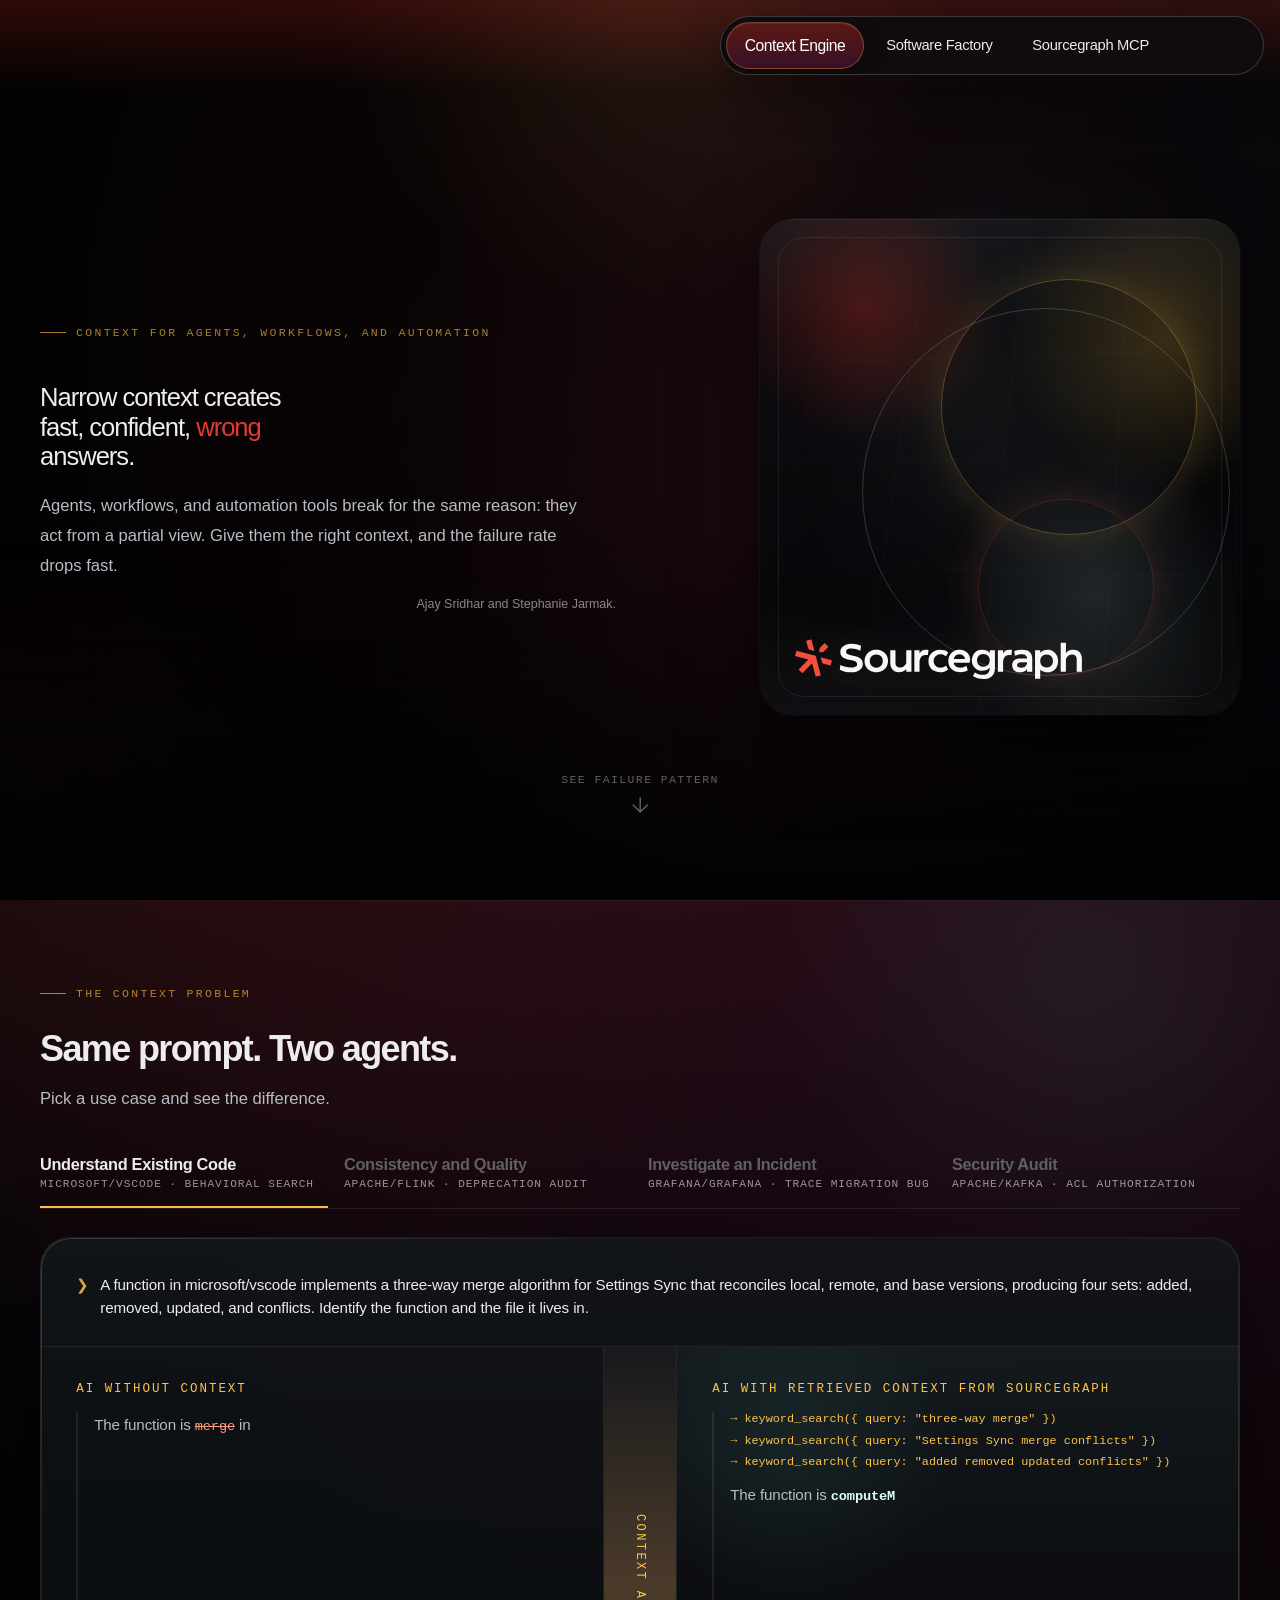
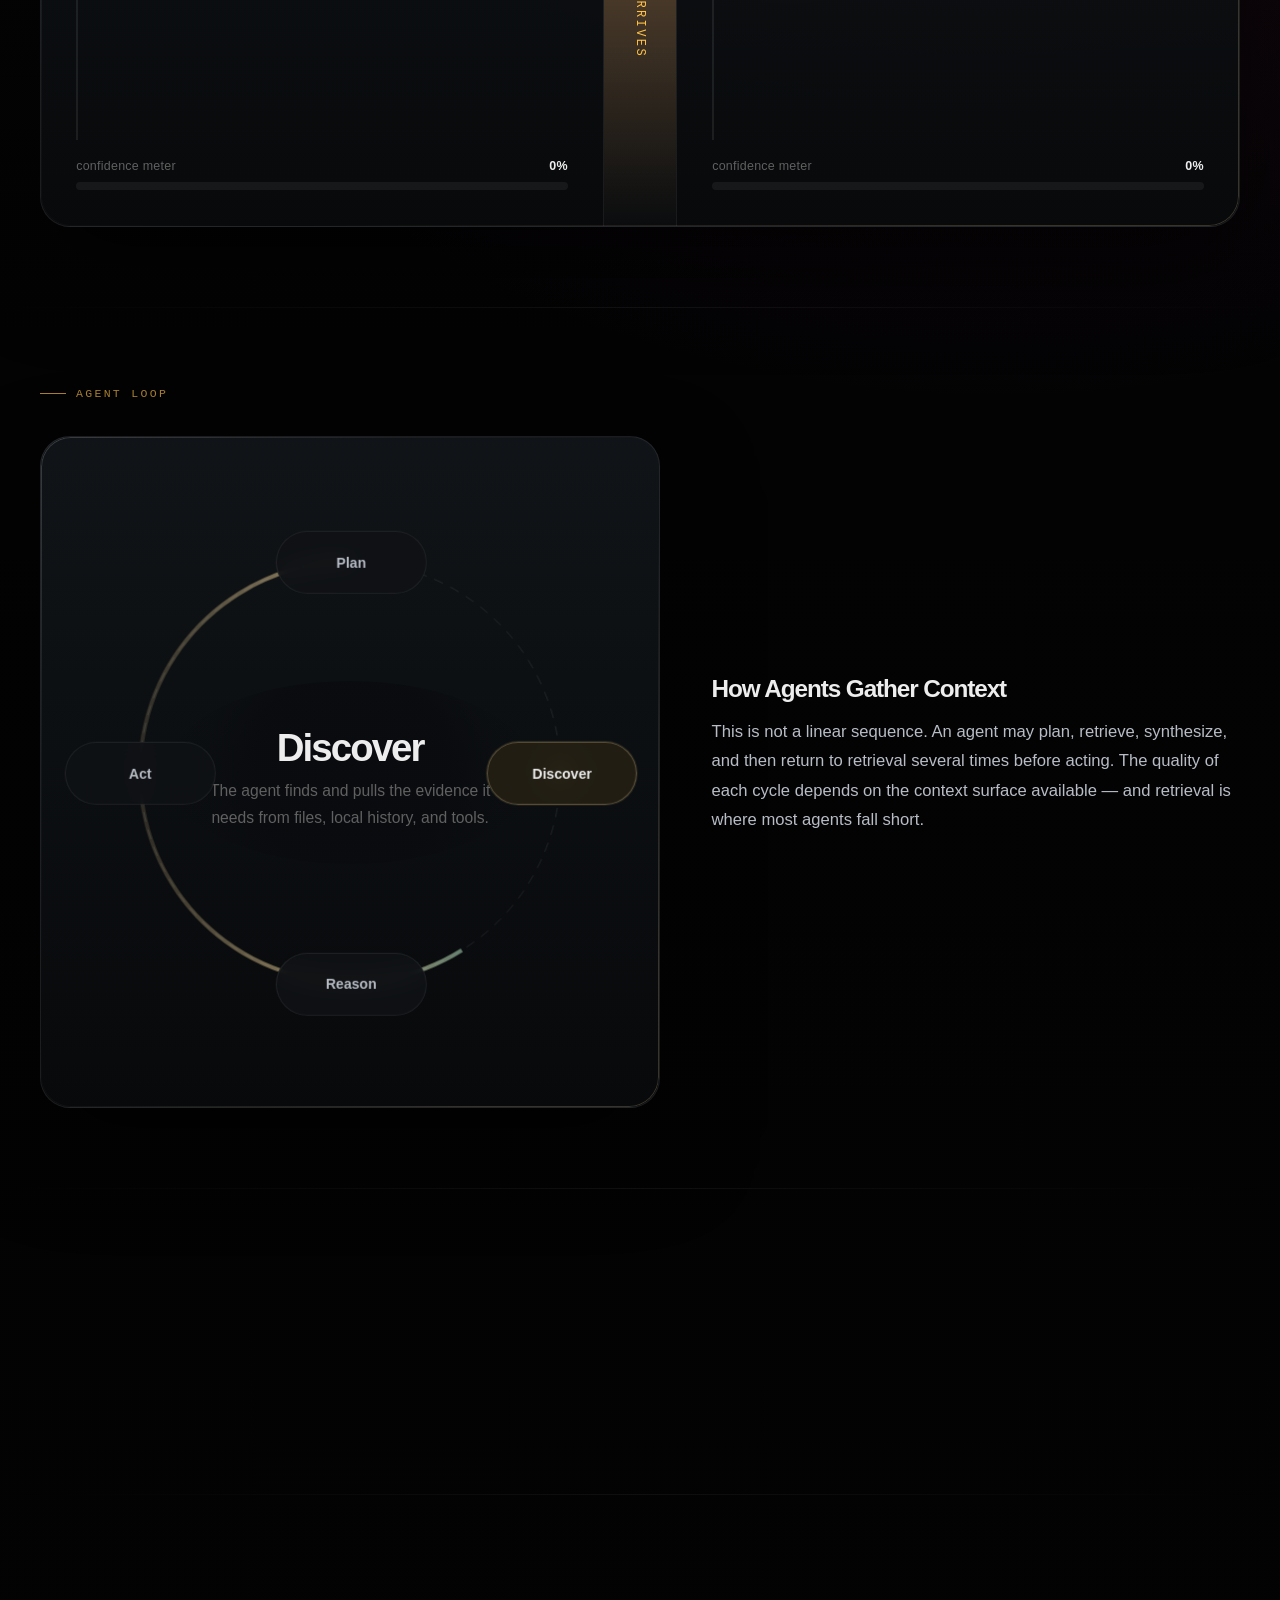
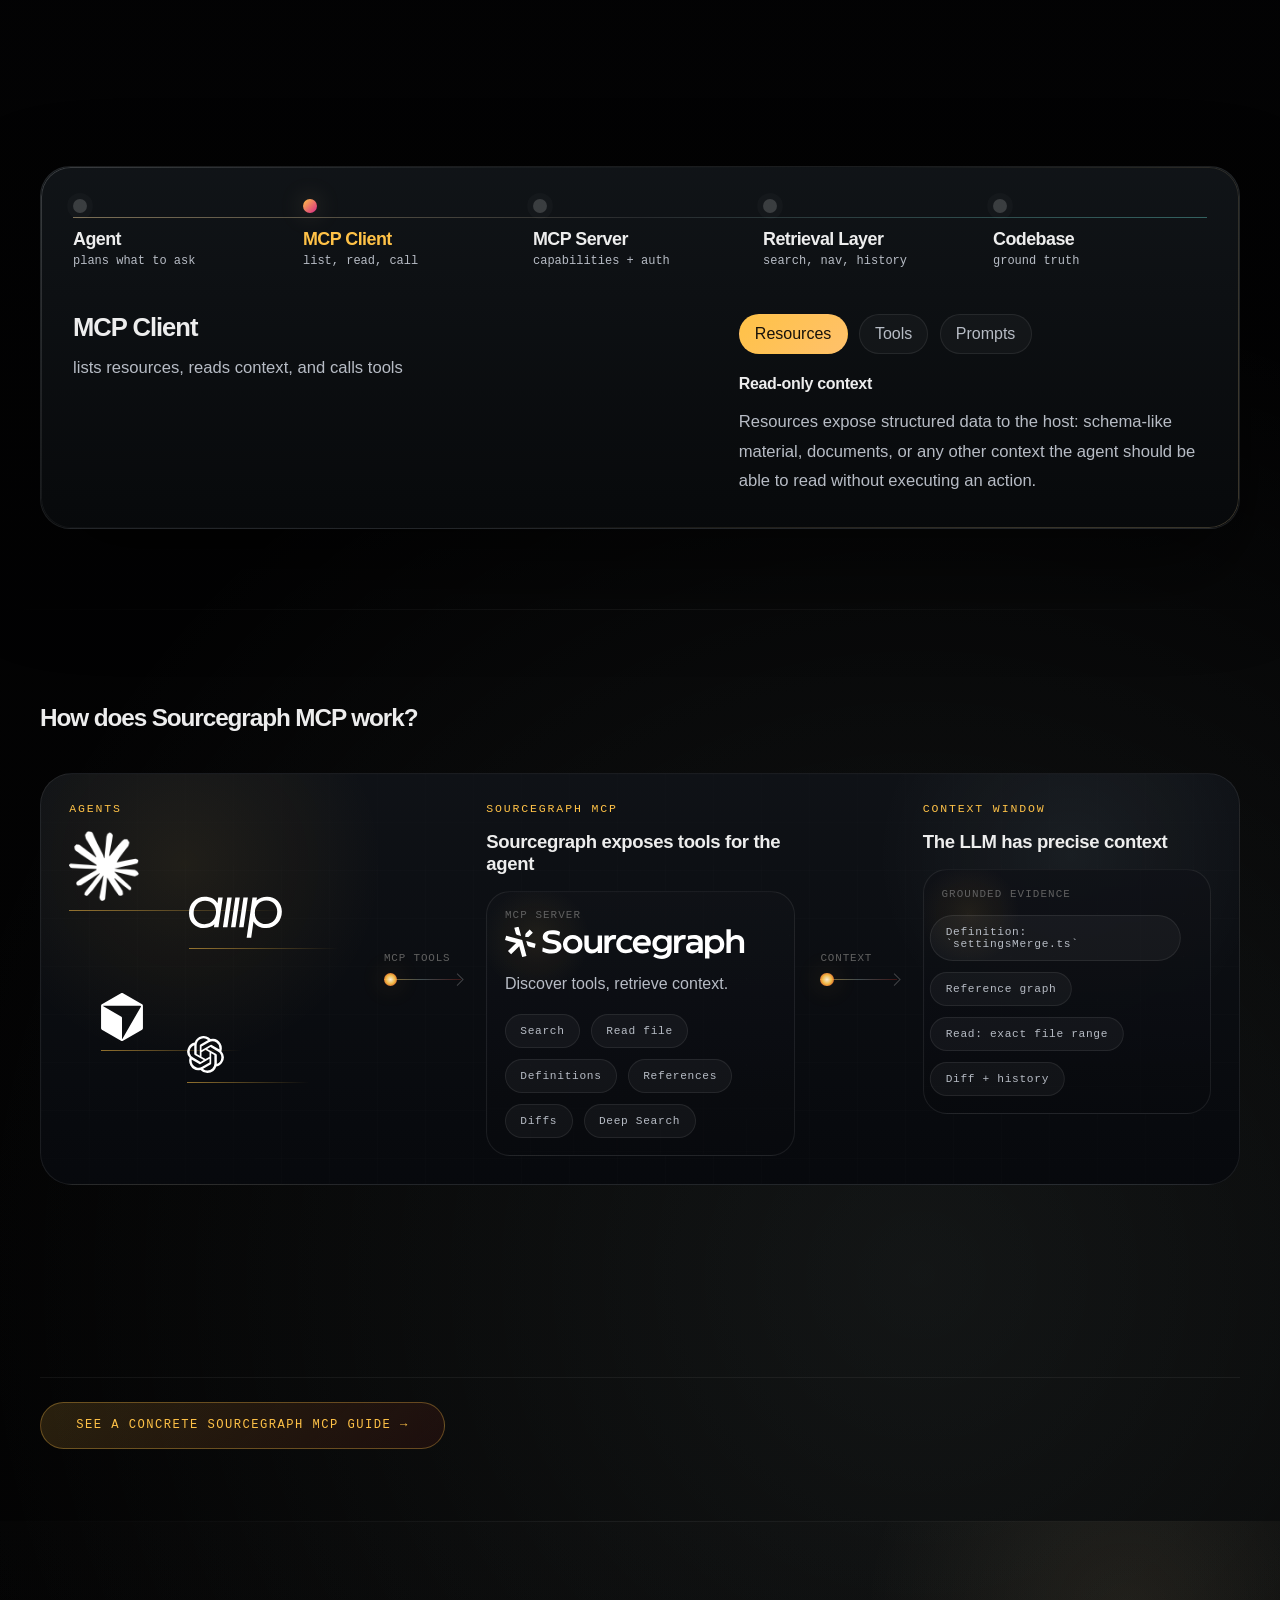
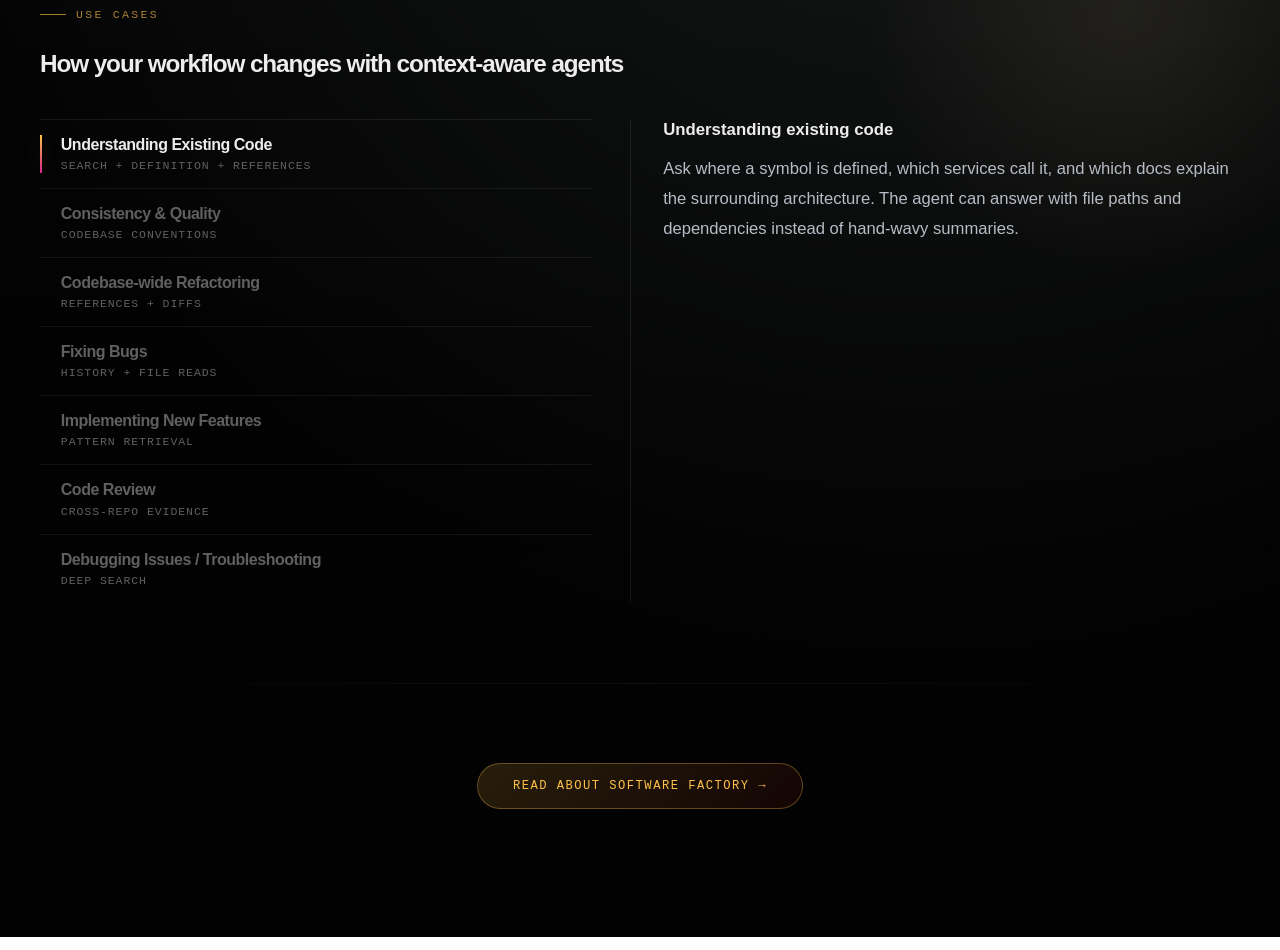
==== commit 7fe2eb6a: "Edits" ====
--- a/index.html
+++ b/index.html
@@ -31,11 +31,11 @@
         <span class="chapter-title">Context Problem</span>
       </span>
     </a>
-    <a class="chapter-link" href="#context-loop" data-chapter-target="context-loop">
+    <a class="chapter-link" href="#agent-loop" data-chapter-target="agent-loop">
       <span class="chapter-dot" aria-hidden="true"></span>
       <span class="chapter-copy">
         <span class="chapter-index">02</span>
-        <span class="chapter-title">Context Loop</span>
+        <span class="chapter-title">Agent Loop</span>
       </span>
     </a>
     <a class="chapter-link" href="#how-mcp-works" data-chapter-target="how-mcp-works">
@@ -65,7 +65,7 @@
         <div class="hero-copy reveal">
           <span class="f-kicker">Context for Agents, Workflows, and Automation</span>
           <p class="hero-statement" id="heroTitle">
-            <span data-typewriter="Without context, agents work in the dark."></span>
+            <span>Narrow context creates fast, confident, <span class="text-wrong">wrong</span> answers.</span>
           </p>
           <p class="hero-support">
             Agents, workflows, and automation tools break for the same reason: they act from a partial view. Give them the right context, and the failure rate drops fast.
@@ -100,10 +100,8 @@
       <div class="container">
         <div class="section-heading reveal">
           <span class="f-kicker">The Context Problem</span>
-          <h2 class="section-title section-title-small statement-title">Narrow context creates fast, confident, <span class="statement-emphasis">wrong</span> answers.</h2>
-          <p class="section-copy">
-            Same prompt. Two agents. Pick a use case and see the difference.
-          </p>
+          <h2 class="section-title section-title-small">Same prompt. Two agents.</h2>
+          <p class="section-copy">Pick a use case and see the difference.</p>
         </div>
 
         <div class="question-bar reveal">
@@ -126,56 +124,57 @@
         </div>
 
         <div class="contrast-stage reveal" id="problemDemo">
-          <article class="contrast-column">
-            <p class="contrast-label">AI without context</p>
-
-            <div class="console-view">
-              <div class="console-query">
-                <span class="prompt">❯</span>
-                <span id="withoutQuery">A function in microsoft/vscode implements a three-way merge algorithm for Settings Sync that reconciles local, remote, and base versions, producing four sets: added, removed, updated, and conflicts. Identify the function and the file it lives in.</span>
-              </div>
-              <div class="console-response">
-                <p id="withoutResponse"></p>
-              </div>
-              <div class="confidence">
-                <div class="confidence-meta">
-                  <span>confidence meter</span>
-                  <strong id="withoutConfidence">0%</strong>
-                </div>
-                <div class="confidence-bar">
-                  <div class="confidence-fill blind" id="withoutConfidenceFill"></div>
-                </div>
-              </div>
-            </div>
-          </article>
-
-          <div class="contrast-divider" aria-hidden="true">
-            <span>Context arrives</span>
-          </div>
-
-          <article class="contrast-column contrast-column-lit">
-            <p class="contrast-label">AI with retrieved context from Sourcegraph</p>
-
-            <div class="console-view console-view-lit">
-              <div class="console-query">
-                <span class="prompt prompt-good">❯</span>
-                <span id="withQuery">A function in microsoft/vscode implements a three-way merge algorithm for Settings Sync that reconciles local, remote, and base versions, producing four sets: added, removed, updated, and conflicts. Identify the function and the file it lives in.</span>
-              </div>
-              <div class="console-response">
-                <div class="log-stream" id="contextLogs"></div>
-                <p id="withResponse"></p>
-              </div>
-              <div class="confidence">
-                <div class="confidence-meta">
-                  <span>confidence meter</span>
-                  <strong id="withConfidence">0%</strong>
-                </div>
-                <div class="confidence-bar">
-                  <div class="confidence-fill lit" id="withConfidenceFill"></div>
-                </div>
-              </div>
-            </div>
-          </article>
+          <div class="problem-prompt">
+            <div class="console-query problem-prompt-query">
+              <span class="prompt prompt-shared" aria-hidden="true">❯</span>
+              <span id="problemQuery">A function in microsoft/vscode implements a three-way merge algorithm for Settings Sync that reconciles local, remote, and base versions, producing four sets: added, removed, updated, and conflicts. Identify the function and the file it lives in.</span>
+            </div>
+          </div>
+
+          <div class="problem-compare-grid">
+            <article class="contrast-column">
+              <p class="contrast-label">AI without context</p>
+
+              <div class="console-view">
+                <div class="console-response">
+                  <p id="withoutResponse"></p>
+                </div>
+                <div class="confidence">
+                  <div class="confidence-meta">
+                    <span>confidence meter</span>
+                    <strong id="withoutConfidence">0%</strong>
+                  </div>
+                  <div class="confidence-bar">
+                    <div class="confidence-fill blind" id="withoutConfidenceFill"></div>
+                  </div>
+                </div>
+              </div>
+            </article>
+
+            <div class="contrast-divider" aria-hidden="true">
+              <span>Context arrives</span>
+            </div>
+
+            <article class="contrast-column contrast-column-lit">
+              <p class="contrast-label">AI with retrieved context from Sourcegraph</p>
+
+              <div class="console-view console-view-lit">
+                <div class="console-response">
+                  <div class="log-stream" id="contextLogs"></div>
+                  <p id="withResponse"></p>
+                </div>
+                <div class="confidence">
+                  <div class="confidence-meta">
+                    <span>confidence meter</span>
+                    <strong id="withConfidence">0%</strong>
+                  </div>
+                  <div class="confidence-bar">
+                    <div class="confidence-fill lit" id="withConfidenceFill"></div>
+                  </div>
+                </div>
+              </div>
+            </article>
+          </div>
         </div>
 
       </div>
@@ -183,11 +182,11 @@
 
     <div class="section-anchor" id="inside-outside-loop" aria-hidden="true"></div>
 
-    <section class="section loop-section" id="context-loop">
+    <section class="section loop-section" id="agent-loop">
       <div class="container">
         <div class="loop-layout">
           <div class="loop-visual reveal">
-            <span class="f-kicker loop-eyebrow">Context Loop</span>
+            <span class="f-kicker loop-eyebrow">Agent Loop</span>
             <article class="loop-shell" id="loopShell">
               <canvas class="loop-canvas" id="loopCanvas" aria-hidden="true"></canvas>
 
@@ -227,7 +226,7 @@
           <div class="section-heading reveal">
             <h2 class="section-title section-title-small statement-title">The agentic loop with Sourcegraph</h2>
             <p class="section-copy">
-              Sourcegraph adds retrieval between discovery and reasoning so the agent can act from grounded codebase context.
+              Agents retrieve the correct context before reasoning begins: exact files, definitions, references, and history on demand, so the agent acts on full context, not just a partial picture.
             </p>
           </div>
 
@@ -245,9 +244,6 @@
                   <div class="loop-flow-connector loop-flow-connector-lit" aria-hidden="true"></div>
                   <div class="loop-flow-node">Act</div>
                 </div>
-                <p class="loop-advantage-copy">
-                  Agents retrieve the correct context before reasoning begins: exact files, definitions, references, and history on demand, so the agent acts on full context, not just a partial picture.
-                </p>
               </div>
             </div>
           </div>
@@ -325,9 +321,6 @@
       <div class="container">
         <div class="section-heading reveal">
           <h2 class="section-title statement-title">How does Sourcegraph MCP work?</h2>
-          <p class="section-copy">
-            Model Context Protocol (MCP) gives agents a standard way to retrieve information beyond their context window: search indexes, code intelligence, and other retrieval systems on demand.
-          </p>
         </div>
 
         <div class="mcp-scene reveal" aria-label="Agent to Sourcegraph MCP flow">
@@ -383,7 +376,6 @@
               <h3 class="mcp-scene-title mcp-context-title" id="mcpContextTitle">The LLM has precise context</h3>
               <div class="mcp-context-shell">
                 <div class="mcp-context-bar">
-                  <span>Context Window</span>
                   <span>Grounded Evidence</span>
                 </div>
                 <div class="mcp-context-items" aria-hidden="true">
--- a/assets/site.css
+++ b/assets/site.css
@@ -415,7 +415,7 @@
   margin: 1rem 0 0.9rem;
   font-family: var(--display);
   font-size: clamp(1.7rem, 3.2vw, 2.6rem);
-  font-weight: 500;
+  font-weight: 700;
   line-height: 1.08;
   letter-spacing: -0.045em;
 }
@@ -427,7 +427,7 @@
 .statement-title {
   font-family: var(--display);
   font-size: clamp(1.18rem, 1.9vw, 1.65rem);
-  font-weight: 500;
+  font-weight: 700;
   line-height: 1.08;
   letter-spacing: -0.045em;
 }
@@ -3764,6 +3764,10 @@
   letter-spacing: -0.04em;
 }
 
+.hero-statement .text-wrong {
+  color: #e53935;
+}
+
 .hero-statement-wide {
   max-width: none;
 }
@@ -4310,9 +4314,31 @@
 }
 
 .contrast-stage {
+  display: flex;
+  flex-direction: column;
+  align-items: stretch;
+}
+
+.problem-prompt {
+  padding: 2.2rem 2.2rem 1.65rem;
+  border-bottom: 1px solid rgba(255, 255, 255, 0.08);
+}
+
+.problem-prompt-query {
+  max-width: 100%;
+}
+
+.problem-prompt .prompt-shared {
+  color: rgba(255, 194, 71, 0.85);
+  flex-shrink: 0;
+}
+
+.problem-compare-grid {
   display: grid;
   grid-template-columns: minmax(0, 1fr) auto minmax(0, 1fr);
   align-items: stretch;
+  flex: 1 1 auto;
+  min-width: 0;
 }
 
 .problem-footer {
@@ -4407,9 +4433,9 @@
   display: flex;
   flex: 1 1 auto;
   flex-direction: column;
-  margin-bottom: 1.8rem;
-  padding-bottom: 1.5rem;
-  border-bottom: 1px solid rgba(255, 255, 255, 0.08);
+  margin-bottom: 0;
+  padding-bottom: 0;
+  border-bottom: 0;
 }
 
 .console-view-lit {
@@ -4420,8 +4446,10 @@
   display: flex;
   gap: 0.7rem;
   align-items: flex-start;
-  font-family: var(--mono);
-  font-size: 0.9rem;
+  font-family: var(--body);
+  font-size: 0.95rem;
+  line-height: 1.55;
+  letter-spacing: -0.01em;
 }
 
 .prompt {
@@ -4435,7 +4463,7 @@
 .console-response {
   flex: 1 1 auto;
   min-height: 13rem;
-  margin-top: 1rem;
+  margin-top: 0;
   padding-left: 1rem;
   border-left: 2px solid rgba(255, 255, 255, 0.08);
 }
@@ -4443,19 +4471,25 @@
 .console-response p {
   margin: 0;
   color: var(--text-dim);
-  font-family: var(--mono);
-  font-size: 0.86rem;
-  line-height: 1.75;
+  font-family: var(--body);
+  font-size: 0.95rem;
+  line-height: 1.65;
+  letter-spacing: -0.01em;
   overflow-wrap: break-word;
   word-break: break-word;
 }
 
 .console-response .bad-file {
+  font-family: var(--mono);
+  font-size: 0.9em;
   color: #ff9a80;
   text-decoration: line-through;
 }
 
 .console-response .good-file {
+  font-family: var(--mono);
+  font-size: 0.9em;
+  font-weight: 600;
   color: var(--ice);
 }
 
@@ -4490,8 +4524,9 @@
   justify-content: space-between;
   gap: 1rem;
   color: var(--text-soft);
-  font-family: var(--mono);
-  font-size: 0.74rem;
+  font-family: var(--body);
+  font-size: 0.78rem;
+  letter-spacing: 0.02em;
   margin-bottom: 0.6rem;
 }
 
@@ -4620,6 +4655,7 @@
   margin: 0 0 0.8rem;
   font-family: var(--display);
   font-size: clamp(1.18rem, 2vw, 1.72rem);
+  font-weight: 700;
   line-height: 1.02;
   letter-spacing: -0.04em;
 }
@@ -4745,6 +4781,7 @@
   margin: 0;
   font-family: var(--display);
   font-size: clamp(1.1rem, 1.9vw, 1.55rem);
+  font-weight: 700;
   line-height: 1.08;
   letter-spacing: -0.04em;
 }
@@ -5179,6 +5216,7 @@
   margin: 1rem 0 0.7rem;
   font-family: var(--display);
   font-size: clamp(2rem, 3vw, 2.8rem);
+  font-weight: 700;
   line-height: 0.98;
   letter-spacing: -0.05em;
 }
@@ -5277,6 +5315,7 @@
   margin: 0.65rem 0 0.5rem;
   font-family: var(--display);
   font-size: 1.35rem;
+  font-weight: 700;
   line-height: 1.04;
   letter-spacing: -0.03em;
 }
@@ -7319,7 +7358,7 @@
     gap: 1.3rem;
   }
 
-  .contrast-stage {
+  .problem-compare-grid {
     grid-template-columns: 1fr;
   }
 
@@ -8143,6 +8182,7 @@
     grid-template-columns: 1fr;
   }
 
+  .problem-prompt,
   .contrast-column,
   .protocol-stage,
   .workbench-panel,
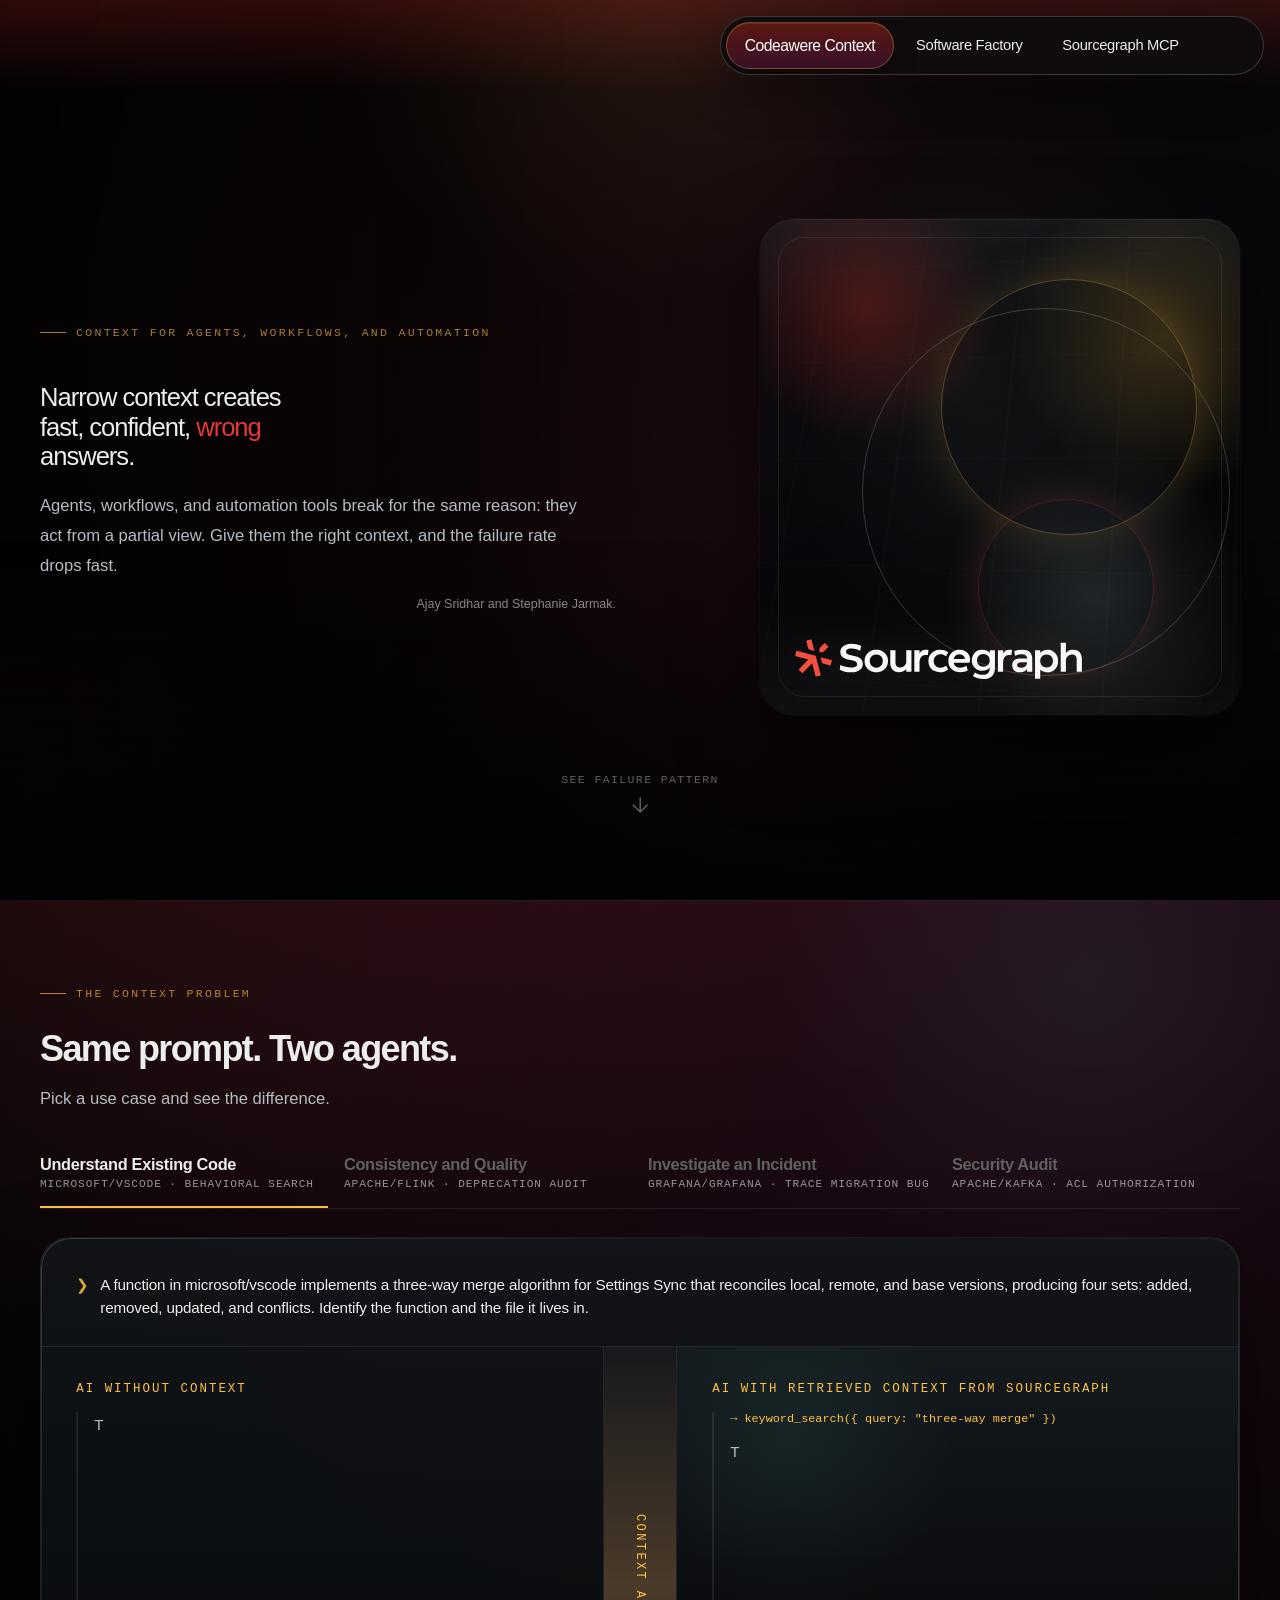
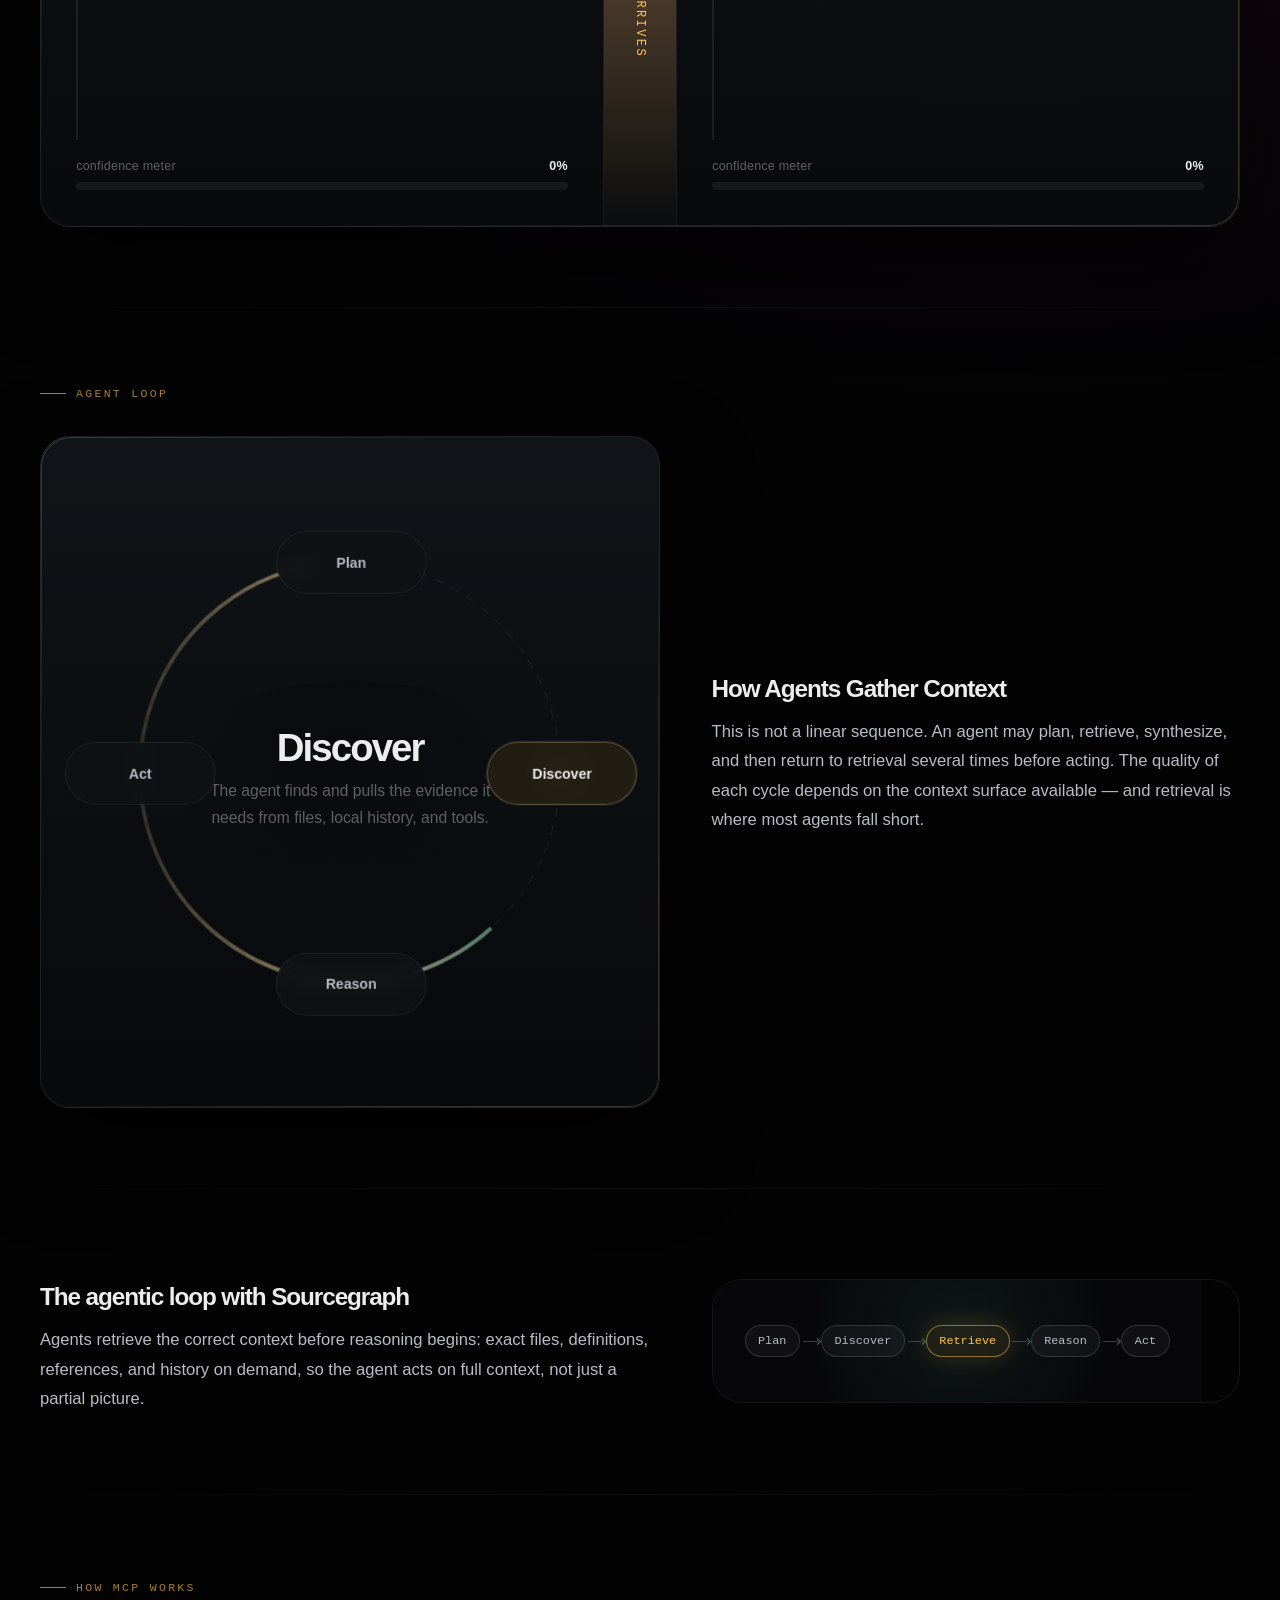
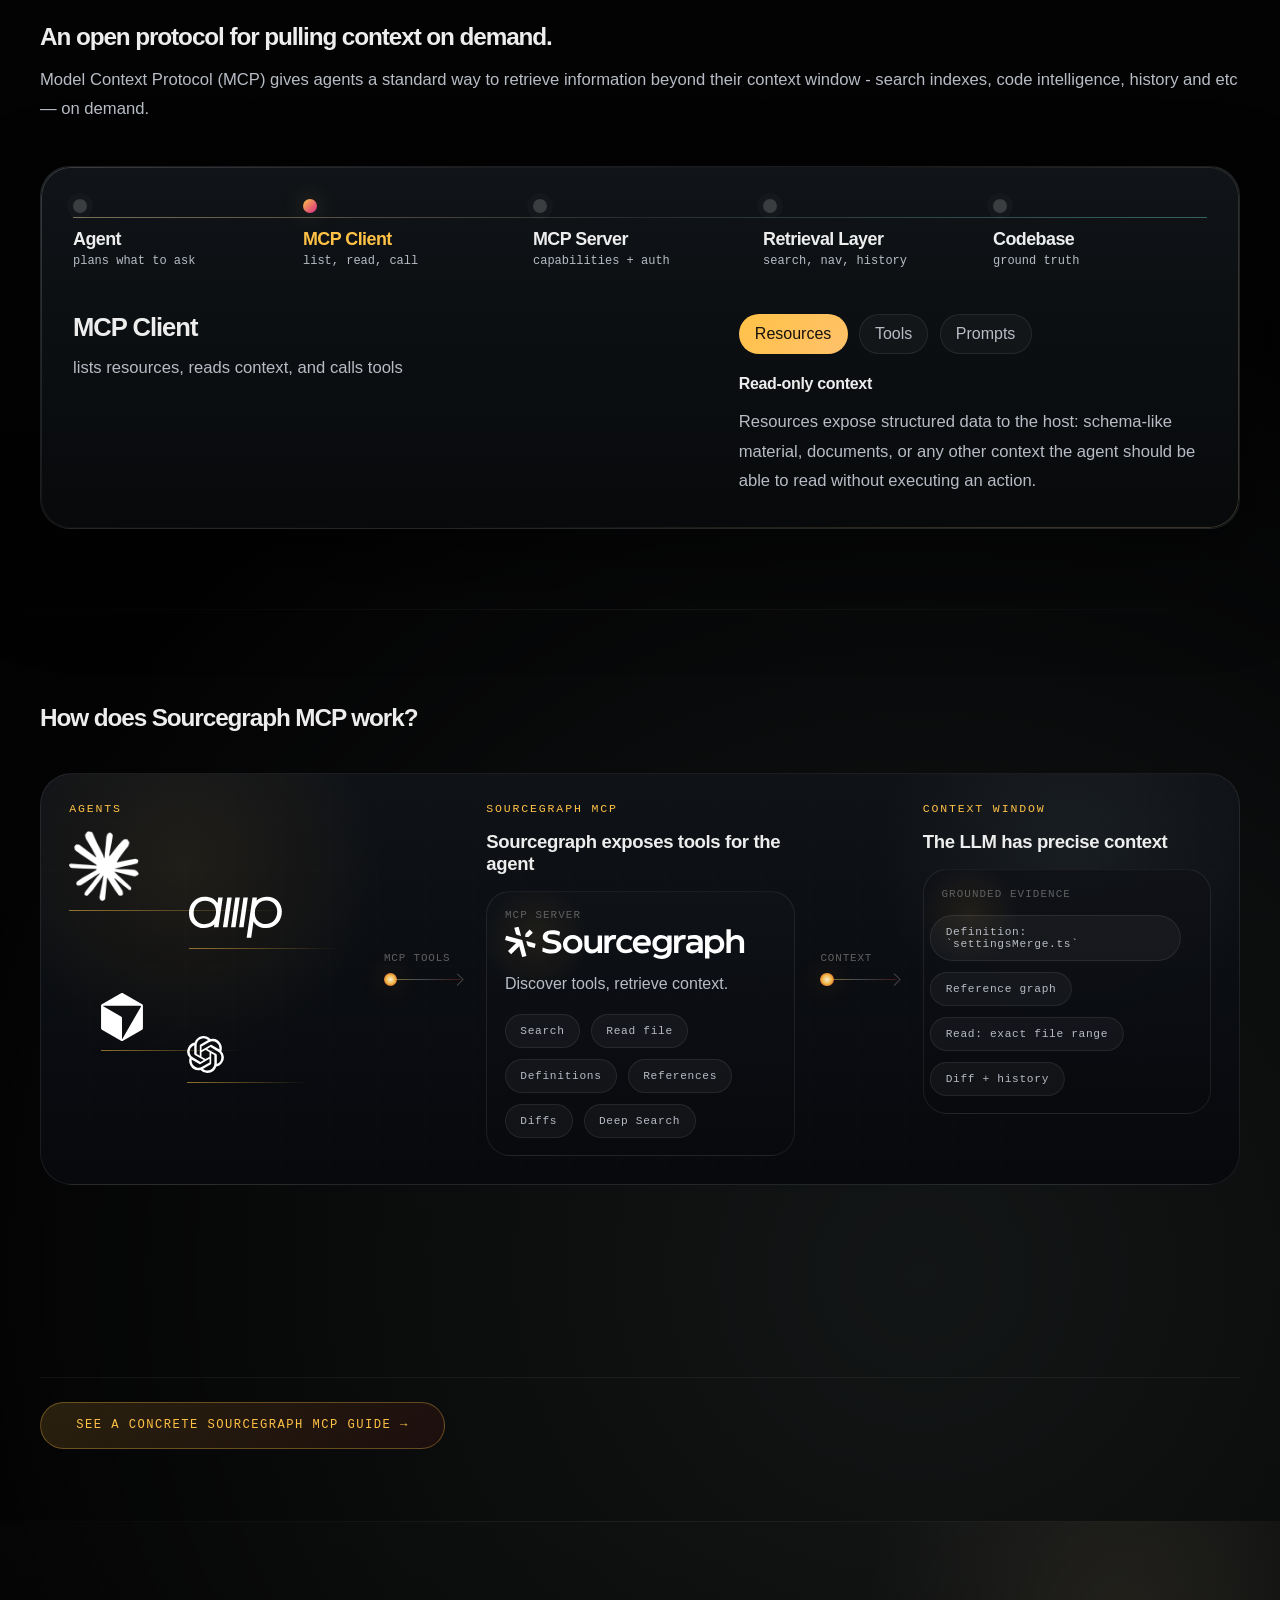
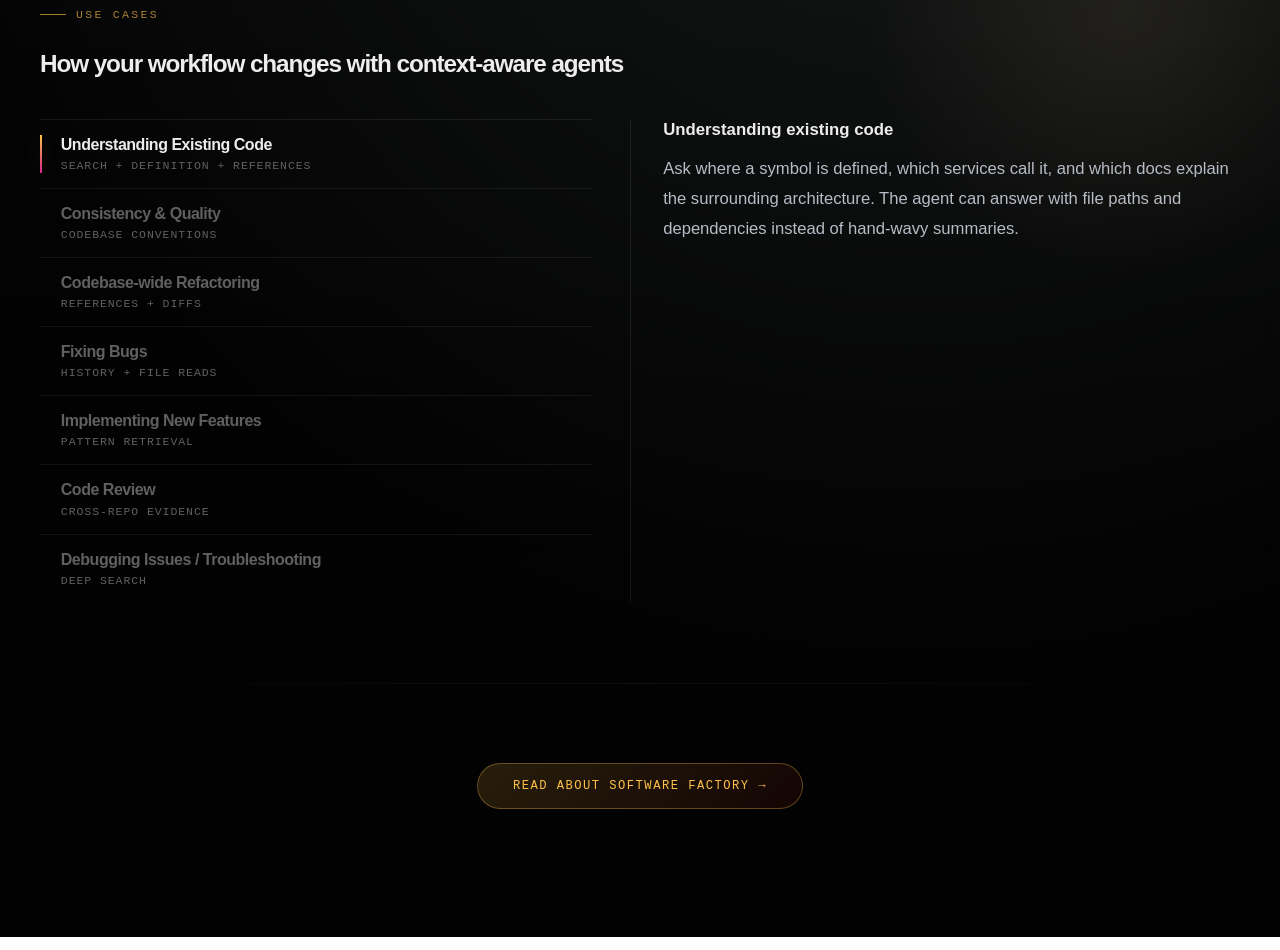
==== commit 2f08695c: "Fix alignment" ====
--- a/index.html
+++ b/index.html
@@ -15,7 +15,7 @@
   <div class="site-utility">
     <nav class="utility-group" aria-label="Primary">
       <a class="utility-link utility-link-brand" href="#top" aria-current="page">
-        <span class="brand-text">Context Engine</span>
+        <span class="brand-text">Codeawere Context</span>
       </a>
       <a class="utility-link" href="./context-problem.html">Software Factory</a>
       <a class="utility-link" href="./mcp-guide.html">Sourcegraph MCP</a>
